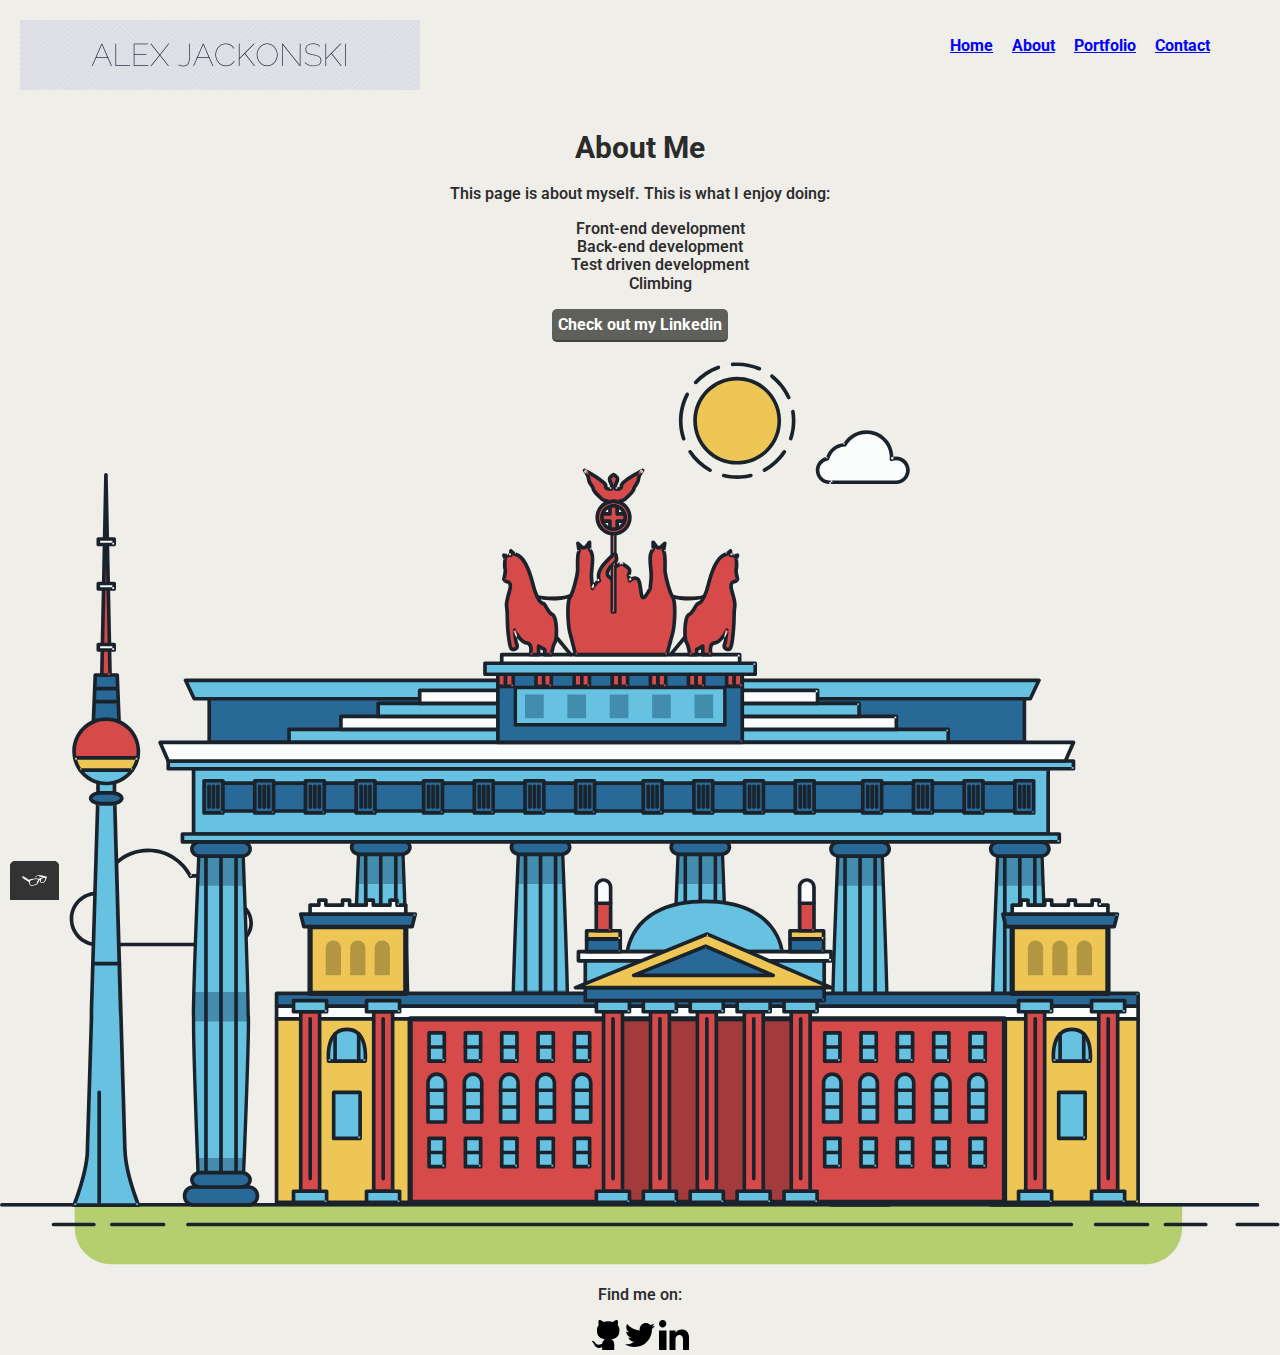
==== about.html @ c76a2e48 "Initial commit" ====
<!DOCTYPE html>
<html lang="en">

<head>
    <meta charset="UTF-8">
    <meta http-equiv="X-UA-Compatible" content="IE=edge">
    <meta name="viewport" content="width=device-width, initial-scale=1.0">
    <link rel="icon" href="img/wikipedia.ico" /> <!--add a proper favicon-->
    <link rel="stylesheet" type="text/css" href="css/normalize.css"/>
    <link rel="stylesheet" type="text/CSS" href="css/style.production.css">
    <link rel="preconnect" href="https://fonts.googleapis.com">
    <link rel="preconnect" href="https://fonts.gstatic.com" crossorigin>
    <link href="https://fonts.googleapis.com/css2?family=Roboto:wght@300&display=swap" rel="stylesheet">
    <title>Alex Jackonski - Portfolio</title>

</head>

<body>
    <header class="page-header">
        <img src="img/Alex Jackonski.png" alt="logo" class="page-header__item">
        <nav class="main-navigation page-header__item">
            <ul role="menubar" class="navigation-list">
                <li role="presentation">
                    <a href="index.html" role="menuitem" class="navigation-list__item navigation-list__item">Home</a>
                </li>
                <li role="presentation">
                    <a href="about.html" role="menuitem" class="navigation-list__item">About</a>
                </li>
                <li role="presentation">
                    <a href="work.html" role="menuitem" class="navigation-list__item">Portfolio</a>
                </li>
                <li role="presentation">
                    <a href="contact.html" role="menuitem" class="navigation-list__item">Contact</a>
                </li>
            </ul>
        </nav>
    </header>
    <div class="about-me">
        <h1>About Me</h1>

        <p>This page is about myself. This is what I enjoy doing:</p>
        <ul class="about-list">
          <li>Front-end development</li>
          <li>Back-end development</li>
          <li>Test driven development</li>
          <li>Climbing</li>
        </ul>
        
        <a href="https://www.linkedin.com/in/alex-jackonski-99b544273/" target="_blank" class="button" id="linkedin-button">Check out my Linkedin</a>

        <svg id="about-picture" xmlns="http://www.w3.org/2000/svg" class="berlin-illustration" height="auto" viewBox="0 0 700 505" xmlns:xlink="http://www.w3.org/1999/xlink">
            <defs>
                <polygon id="a" points=".06 231.917 .06 .929 688.717 .929 688.717 231.917"></polygon>
            </defs>
            <g fill="none" fill-rule="evenodd">
              <g transform="translate(0 241)" class="cloud-front">
              <path fill="#1A232C" d="M87.602,29 L87.602,28 C87.326,28.001 87.103,28.024 86.927,28.033 L86.979,29.031 L87.947,28.78 C85.741,20.282 78.041,14.002 68.852,14 C67.858,14 66.904,14.096 65.98,14.231 L66.125,15.22 L67.019,14.772 C62.626,6.015 53.567,0.001 43.102,0 C29.041,0.002 17.524,10.848 16.443,24.632 L17.44,24.71 L17.606,23.724 C16.803,23.589 15.969,23.5 15.102,23.5 C6.817,23.501 0.102,30.215 0.102,38.5 C0.102,46.785 6.817,53.499 15.102,53.5 L87.602,53.5 C94.644,53.499 100.351,47.792 100.352,40.75 C100.351,33.708 94.644,28.001 87.602,28 L87.602,30 C90.573,30 93.254,31.202 95.203,33.149 C97.15,35.097 98.351,37.778 98.352,40.75 C98.351,43.722 97.15,46.403 95.203,48.351 C93.254,50.298 90.573,51.5 87.602,51.5 L15.102,51.5 C11.509,51.5 8.265,50.046 5.909,47.692 C3.555,45.337 2.102,42.093 2.102,38.5 C2.102,34.907 3.555,31.663 5.909,29.308 C8.265,26.954 11.509,25.5 15.102,25.5 C15.831,25.5 16.553,25.575 17.273,25.697 C17.551,25.743 17.832,25.672 18.055,25.499 C18.277,25.325 18.414,25.07 18.436,24.789 C19.436,12.04 30.094,1.998 43.102,2 C52.786,1.999 61.163,7.564 65.231,15.669 C65.425,16.055 65.842,16.272 66.27,16.21 C67.132,16.084 67.988,16 68.852,16 C77.108,15.998 84.027,21.647 86.011,29.283 C86.13,29.741 86.557,30.054 87.031,30.03 C87.27,30.017 87.457,29.999 87.602,30 L87.602,29" transform="translate(38 36)"></path>
                </g>
                <path fill="#B5CE6F" d="M646.484,484.382 C646.484,489.501 644.531,494.62 640.627,498.525 C636.722,502.43 631.603,504.382 626.484,504.382 L60.873,504.382 C55.754,504.382 50.636,502.43 46.731,498.525 C42.826,494.62 40.873,489.501 40.873,484.382 L40.873,471.917 L646.484,471.917 L646.484,484.382"></path>
                <polyline fill="#67C2E2" points="334.824 185.029 101.449 185.029 106.209 195.08 563.438 195.08 568.2 185.029 334.824 185.029"></polyline>
                <path fill="#1A232C" d="M334.824,185.029 L334.824,184.029 L101.449,184.029 C101.104,184.029 100.788,184.203 100.604,184.494 C100.42,184.785 100.398,185.146 100.545,185.457 L105.306,195.508 C105.471,195.856 105.824,196.079 106.209,196.079 L563.438,196.079 C563.824,196.079 564.177,195.856 564.342,195.508 L569.104,185.457 C569.251,185.146 569.229,184.785 569.045,184.494 C568.861,184.203 568.544,184.029 568.2,184.029 L334.824,184.029 L334.824,186.029 L566.62,186.029 L562.806,194.08 L106.842,194.08 L103.029,186.029 L334.824,186.029 L334.824,185.029"></path>
                <polygon fill="#296997" points="114.416 218.974 560.222 218.974 560.222 195.08 114.416 195.08"></polygon>
                <path fill="#1A232C" d="M560.222,218.974 L560.222,217.974 L115.416,217.974 L115.416,196.079 L559.222,196.079 L559.222,218.974 L560.222,218.974 L560.222,217.974 L560.222,218.974 L561.222,218.974 L561.222,195.08 C561.222,194.816 561.115,194.559 560.929,194.372 C560.742,194.186 560.485,194.08 560.222,194.08 L114.416,194.08 C114.152,194.08 113.895,194.186 113.708,194.372 C113.522,194.559 113.416,194.816 113.416,195.08 L113.416,218.974 C113.416,219.237 113.522,219.495 113.708,219.681 C113.895,219.867 114.152,219.974 114.416,219.974 L560.222,219.974 C560.485,219.974 560.742,219.867 560.929,219.681 C561.115,219.495 561.222,219.237 561.222,218.974 L560.222,218.974"></path>
                <polygon fill="#67C2E2" points="105.85 269.08 573.225 269.08 573.225 233.398 105.85 233.398"></polygon>
                <path fill="#1A232C" d="M573.225,233.398 L573.225,232.398 L105.85,232.398 C105.587,232.398 105.329,232.505 105.143,232.691 C104.957,232.877 104.85,233.134 104.85,233.398 L104.85,269.08 C104.85,269.344 104.957,269.601 105.143,269.788 C105.329,269.974 105.587,270.08 105.85,270.08 L573.225,270.08 C573.488,270.08 573.745,269.974 573.932,269.788 C574.118,269.601 574.225,269.344 574.225,269.08 L574.225,233.398 C574.225,233.134 574.118,232.877 573.932,232.691 C573.745,232.505 573.488,232.398 573.225,232.398 L573.225,233.398 L572.225,233.398 L572.225,268.08 L106.85,268.08 L106.85,234.398 L573.225,234.398 L573.225,233.398 L572.225,233.398 L573.225,233.398"></path>
                <polygon fill="#296997" points="116.751 256.508 562.557 256.508 562.557 241.243 116.751 241.243"></polygon>
                <path fill="#1A232C" d="M562.557,256.508 L562.557,255.508 L117.75,255.508 L117.75,242.243 L561.557,242.243 L561.557,256.508 L562.557,256.508 L562.557,255.508 L562.557,256.508 L563.557,256.508 L563.557,241.243 C563.557,240.979 563.45,240.722 563.264,240.535 C563.078,240.349 562.82,240.243 562.557,240.243 L116.75,240.243 C116.487,240.243 116.23,240.349 116.043,240.535 C115.857,240.722 115.751,240.979 115.751,241.243 L115.751,256.508 C115.751,256.771 115.857,257.029 116.043,257.215 C116.23,257.401 116.487,257.508 116.751,257.508 L562.557,257.508 C562.82,257.508 563.077,257.401 563.264,257.215 C563.45,257.029 563.557,256.771 563.557,256.508 L562.557,256.508"></path>
                <polygon fill="#67C2E2" points="158.07 218.974 518.563 218.974 518.563 211.858 158.07 211.858"></polygon>
                <path fill="#1A232C" d="M518.563,211.858 L518.563,210.858 L158.07,210.858 C157.807,210.858 157.549,210.964 157.363,211.151 C157.177,211.337 157.07,211.594 157.07,211.858 L157.07,218.974 C157.07,219.237 157.177,219.495 157.363,219.681 C157.549,219.867 157.807,219.974 158.07,219.974 L518.563,219.974 C518.826,219.974 519.083,219.867 519.27,219.681 C519.456,219.495 519.562,219.237 519.562,218.974 L519.562,211.858 C519.562,211.594 519.456,211.337 519.27,211.151 C519.083,210.964 518.826,210.858 518.563,210.858 L518.563,211.858 L517.563,211.858 L517.563,217.974 L159.07,217.974 L159.07,212.858 L518.563,212.858 L518.563,211.858 L517.563,211.858 L518.563,211.858"></path>
                <polygon fill="#FBFDFC" points="186.438 211.858 490.194 211.858 490.194 204.741 186.438 204.741"></polygon>
                <path fill="#1A232C" d="M490.194,204.741 L490.194,203.741 L186.438,203.741 C186.175,203.741 185.917,203.848 185.731,204.034 C185.545,204.221 185.438,204.478 185.438,204.741 L185.438,211.858 C185.438,212.121 185.545,212.379 185.731,212.565 C185.917,212.751 186.175,212.858 186.438,212.858 L490.194,212.858 C490.458,212.858 490.715,212.751 490.902,212.565 C491.088,212.379 491.194,212.121 491.194,211.858 L491.194,204.741 C491.194,204.478 491.088,204.221 490.902,204.034 C490.715,203.848 490.458,203.741 490.194,203.741 L490.194,204.741 L489.194,204.741 L489.194,210.858 L187.438,210.858 L187.438,205.741 L490.194,205.741 L490.194,204.741 L489.194,204.741 L490.194,204.741"></path>
                <polygon fill="#67C2E2" points="206.805 204.741 469.828 204.741 469.828 197.624 206.805 197.624"></polygon>
                <path fill="#1A232C" d="M469.828,197.624 L469.828,196.624 L206.805,196.624 C206.541,196.624 206.284,196.731 206.098,196.917 C205.911,197.103 205.805,197.361 205.805,197.624 L205.805,204.741 C205.805,205.005 205.911,205.262 206.098,205.449 C206.284,205.635 206.541,205.741 206.805,205.741 L469.828,205.741 C470.091,205.741 470.349,205.635 470.535,205.449 C470.722,205.262 470.828,205.005 470.828,204.741 L470.828,197.624 C470.828,197.361 470.722,197.103 470.535,196.917 C470.349,196.731 470.091,196.624 469.828,196.624 L469.828,197.624 L468.828,197.624 L468.828,203.741 L207.805,203.741 L207.805,198.624 L469.828,198.624 L469.828,197.624 L468.828,197.624 L469.828,197.624"></path>
                <polygon fill="#FBFDFC" points="229.521 197.624 447.111 197.624 447.111 190.509 229.521 190.509"></polygon>
                <path fill="#1A232C" d="M447.111,190.509 L447.111,189.509 L229.521,189.509 C229.258,189.509 229,189.616 228.814,189.802 C228.628,189.988 228.521,190.246 228.521,190.509 L228.521,197.624 C228.521,197.888 228.628,198.145 228.814,198.332 C229,198.518 229.258,198.624 229.521,198.624 L447.111,198.624 C447.375,198.624 447.632,198.518 447.818,198.332 C448.005,198.145 448.111,197.888 448.111,197.624 L448.111,190.509 C448.111,190.246 448.005,189.988 447.818,189.802 C447.632,189.616 447.375,189.509 447.111,189.509 L447.111,190.509 L446.111,190.509 L446.111,196.624 L230.521,196.624 L230.521,191.509 L447.111,191.509 L447.111,190.509 L446.111,190.509 L447.111,190.509"></path>
                <path fill="#67C2E2" d="M135.607,355.447 C135.163,337.766 134.264,313.326 133.648,297.387 C133.274,287.721 133.004,281.18 133.004,281.18 L108.722,281.18 C108.722,281.18 108.452,287.721 108.079,297.387 C107.462,313.326 106.563,337.766 106.119,355.447 C105.953,362.059 105.85,367.732 105.85,371.653 L105.85,371.654 C105.85,386.117 107.243,424.332 108.089,446.189 C108.457,455.706 108.722,462.126 108.722,462.126 L133.004,462.126 C133.004,462.126 133.269,455.706 133.637,446.189 C134.482,424.332 135.876,386.117 135.876,371.654 L135.876,371.653 C135.876,367.732 135.773,362.059 135.607,355.447"></path>
                <path fill="#428DAE" d="M133.648 297.387L108.079 297.387C108.452 287.721 108.722 281.18 108.722 281.18L133.004 281.18C133.004 281.18 133.274 287.721 133.648 297.387M135.876 371.654L105.85 371.654 105.85 371.653C105.85 367.732 105.953 362.059 106.119 355.447L135.607 355.447C135.773 362.059 135.876 367.732 135.876 371.653L135.876 371.654M133.004 462.126L108.722 462.126C108.722 462.126 108.457 455.706 108.089 446.189L133.637 446.189C133.269 455.706 133.004 462.126 133.004 462.126"></path>
                <path fill="#1A232C" d="M109.612,461.199 L132.114,461.199 C132.447,453.007 134.949,390.886 134.949,371.653 C134.949,352.42 132.447,290.299 132.114,282.108 L109.612,282.108 C109.279,290.299 106.778,352.42 106.778,371.653 C106.778,390.886 109.279,453.007 109.612,461.199 Z M133.895,463.054 L107.832,463.054 L107.794,462.164 C107.766,461.466 104.922,392.193 104.922,371.653 C104.922,351.114 107.766,281.839 107.794,281.142 L107.832,280.252 L133.895,280.252 L133.931,281.142 C133.96,281.839 136.804,351.114 136.804,371.653 C136.804,392.193 133.96,461.466 133.931,462.164 L133.895,463.054 L133.895,463.054 Z"></path>
                <path fill="#1A232C" d="M111.638 281.18L111.638 462.126C111.638 462.679 112.086 463.126 112.638 463.126 113.19 463.126 113.638 462.679 113.638 462.126L113.638 281.18C113.638 280.628 113.19 280.18 112.638 280.18 112.086 280.18 111.638 280.628 111.638 281.18M119.863 281.18L119.863 462.126C119.863 462.679 120.311 463.126 120.863 463.126 121.416 463.126 121.863 462.679 121.863 462.126L121.863 281.18C121.863 280.628 121.416 280.18 120.863 280.18 120.311 280.18 119.863 280.628 119.863 281.18M128.088 281.18L128.088 462.126C128.088 462.679 128.536 463.126 129.088 463.126 129.64 463.126 130.088 462.679 130.088 462.126L130.088 281.18C130.088 280.628 129.64 280.18 129.088 280.18 128.536 280.18 128.088 280.628 128.088 281.18"></path>
                <path fill="#296997" d="M136.79,277.265 C136.79,279.418 134.675,281.18 132.09,281.18 L109.636,281.18 C107.051,281.18 104.936,279.418 104.936,277.265 C104.936,275.111 107.051,273.349 109.636,273.349 L132.09,273.349 C134.675,273.349 136.79,275.111 136.79,277.265"></path>
                <path fill="#1A232C" d="M136.79,277.265 L135.79,277.265 C135.789,278.005 135.433,278.704 134.769,279.262 C134.109,279.814 133.155,280.181 132.09,280.18 L109.636,280.18 C108.571,280.181 107.617,279.814 106.956,279.262 C106.293,278.704 105.936,278.005 105.936,277.265 C105.936,276.524 106.293,275.825 106.957,275.267 C107.617,274.715 108.571,274.348 109.636,274.349 L132.09,274.349 C133.155,274.348 134.109,274.716 134.769,275.267 C135.433,275.825 135.789,276.524 135.79,277.265 L137.79,277.265 C137.791,275.851 137.09,274.593 136.049,273.731 C135.006,272.863 133.61,272.35 132.09,272.349 L109.636,272.349 C108.116,272.35 106.72,272.863 105.676,273.731 C104.636,274.593 103.935,275.851 103.936,277.265 C103.935,278.678 104.636,279.937 105.677,280.798 C106.72,281.666 108.116,282.179 109.636,282.18 L132.09,282.18 C133.61,282.179 135.006,281.666 136.049,280.798 C137.09,279.937 137.791,278.678 137.79,277.265 L136.79,277.265"></path>
                <path fill="#296997" d="M140.775,467.217 C140.775,469.803 138.661,471.917 136.076,471.917 L105.65,471.917 C103.065,471.917 100.951,469.803 100.951,467.217 L100.951,466.825 C100.951,464.241 103.065,462.126 105.65,462.126 L136.076,462.126 C138.661,462.126 140.775,464.241 140.775,466.825 L140.775,467.217"></path>
                <path fill="#1A232C" d="M140.775,467.217 L139.775,467.217 C139.775,468.235 139.361,469.155 138.688,469.83 C138.013,470.503 137.093,470.917 136.076,470.917 L105.65,470.917 C104.633,470.917 103.713,470.504 103.038,469.83 C102.365,469.155 101.951,468.235 101.951,467.217 L101.951,466.825 C101.951,465.808 102.365,464.889 103.038,464.214 C103.713,463.54 104.633,463.127 105.65,463.126 L136.076,463.126 C137.093,463.127 138.013,463.54 138.688,464.214 C139.362,464.889 139.775,465.808 139.775,466.825 L139.775,467.217 L141.775,467.217 L141.775,466.825 C141.772,463.684 139.217,461.13 136.076,461.126 L105.65,461.126 C102.509,461.13 99.955,463.684 99.951,466.825 L99.951,467.217 C99.954,470.36 102.509,472.914 105.65,472.917 L136.076,472.917 C139.217,472.914 141.772,470.36 141.775,467.217 L140.775,467.217"></path>
                <path fill="#296997" d="M136.79,458.208 C136.79,460.363 134.675,462.126 132.09,462.126 L109.636,462.126 C107.051,462.126 104.936,460.363 104.936,458.208 C104.936,456.057 107.051,454.292 109.636,454.292 L132.09,454.292 C134.675,454.292 136.79,456.057 136.79,458.208"></path>
                <path fill="#1A232C" d="M136.79,458.208 L135.79,458.208 C135.789,458.949 135.432,459.649 134.769,460.207 C134.108,460.76 133.154,461.128 132.09,461.126 L109.636,461.126 C108.572,461.128 107.617,460.76 106.957,460.207 C106.293,459.649 105.936,458.949 105.936,458.208 C105.936,457.47 106.293,456.77 106.957,456.212 C107.617,455.659 108.572,455.291 109.636,455.292 L132.09,455.292 C133.154,455.291 134.108,455.659 134.769,456.212 C135.433,456.77 135.789,457.47 135.79,458.208 L137.79,458.208 C137.791,456.796 137.09,455.538 136.05,454.675 C135.006,453.808 133.61,453.294 132.09,453.292 L109.636,453.292 C108.115,453.294 106.719,453.808 105.676,454.675 C104.636,455.538 103.935,456.796 103.936,458.208 C103.935,459.622 104.636,460.881 105.676,461.743 C106.72,462.611 108.116,463.125 109.636,463.126 L132.09,463.126 C133.61,463.125 135.006,462.611 136.05,461.743 C137.09,460.881 137.791,459.622 137.79,458.208 L136.79,458.208"></path>
                <path fill="#67C2E2" d="M572.471,355.447 C572.025,337.766 571.126,313.326 570.51,297.387 C570.137,287.721 569.867,281.18 569.867,281.18 L545.585,281.18 C545.585,281.18 545.315,287.721 544.942,297.387 C544.326,313.326 543.427,337.766 542.981,355.447 C542.815,362.059 542.713,367.732 542.713,371.653 L542.713,371.654 C542.713,386.117 544.107,424.332 544.952,446.189 C545.32,455.706 545.585,462.126 545.585,462.126 L569.867,462.126 C569.867,462.126 570.132,455.706 570.499,446.189 C571.346,424.332 572.739,386.117 572.739,371.654 L572.739,371.653 C572.739,367.732 572.637,362.059 572.471,355.447"></path>
                <path fill="#428DAE" d="M569.582 297.387L566.951 297.387 566.951 282.108 568.977 282.108C569.063 284.206 569.29 289.841 569.582 297.387M564.951 297.387L545.871 297.387C546.162 289.841 546.39 284.206 546.476 282.108L564.951 282.108 564.951 297.387M571.8 369.187L566.951 369.187 566.951 356.265 571.562 356.265C571.685 361.272 571.771 365.701 571.8 369.187M564.951 369.187L543.653 369.187C543.684 365.512 543.777 360.79 543.912 355.447L553.551 355.447 553.551 356.265 564.951 356.265 564.951 369.187"></path>
                <path fill="#1A232C" d="M546.476,461.199 L568.977,461.199 C569.31,453.007 571.812,390.886 571.812,371.653 C571.812,352.42 569.31,290.299 568.977,282.108 L546.476,282.108 C546.142,290.299 543.642,352.42 543.642,371.653 C543.642,390.886 546.142,453.007 546.476,461.199 M570.758,463.054 L544.694,463.054 L544.658,462.164 C544.629,461.466 541.785,392.193 541.785,371.653 C541.785,351.114 544.629,281.839 544.658,281.142 L544.694,280.252 L570.758,280.252 L570.795,281.142 C570.823,281.839 573.667,351.114 573.667,371.653 C573.667,392.193 570.823,461.466 570.795,462.164 L570.758,463.054"></path>
                <path fill="#1A232C" d="M548.501 281.18L548.501 462.126C548.501 462.679 548.949 463.126 549.501 463.126 550.053 463.126 550.501 462.679 550.501 462.126L550.501 281.18C550.501 280.628 550.053 280.18 549.501 280.18 548.949 280.18 548.501 280.628 548.501 281.18M556.727 281.18L556.727 462.126C556.727 462.679 557.174 463.126 557.727 463.126 558.279 463.126 558.727 462.679 558.727 462.126L558.727 281.18C558.727 280.628 558.279 280.18 557.727 280.18 557.174 280.18 556.727 280.628 556.727 281.18M564.951 281.18L564.951 462.126C564.951 462.679 565.399 463.126 565.951 463.126 566.503 463.126 566.951 462.679 566.951 462.126L566.951 281.18C566.951 280.628 566.503 280.18 565.951 280.18 565.399 280.18 564.951 280.628 564.951 281.18"></path>
                <path fill="#296997" d="M573.653,277.265 C573.653,279.418 571.537,281.18 568.953,281.18 L546.499,281.18 C543.915,281.18 541.799,279.418 541.799,277.265 C541.799,275.111 543.915,273.349 546.499,273.349 L568.953,273.349 C571.537,273.349 573.653,275.111 573.653,277.265"></path>
                <path fill="#1A232C" d="M573.653,277.265 L572.653,277.265 C572.653,278.005 572.296,278.704 571.632,279.262 C570.972,279.814 570.017,280.181 568.953,280.18 L546.499,280.18 C545.435,280.181 544.48,279.814 543.82,279.262 C543.156,278.704 542.8,278.005 542.799,277.265 C542.8,276.525 543.156,275.825 543.82,275.267 C544.481,274.715 545.435,274.348 546.499,274.349 L568.953,274.349 C570.017,274.348 570.972,274.715 571.632,275.267 C572.296,275.825 572.653,276.525 572.653,277.265 L574.653,277.265 C574.654,275.851 573.953,274.593 572.912,273.731 C571.869,272.863 570.473,272.35 568.953,272.349 L546.499,272.349 C544.979,272.35 543.583,272.863 542.54,273.731 C541.499,274.593 540.798,275.851 540.799,277.265 C540.798,278.679 541.499,279.937 542.54,280.798 C543.583,281.666 544.979,282.179 546.499,282.18 L568.953,282.18 C570.473,282.179 571.869,281.666 572.912,280.798 C573.953,279.937 574.654,278.679 574.653,277.265 L573.653,277.265"></path>
                <path fill="#296997" d="M577.639,467.217 C577.639,469.803 575.524,471.917 572.938,471.917 L542.514,471.917 C539.929,471.917 537.813,469.803 537.813,467.217 L537.813,466.825 C537.813,464.241 539.929,462.126 542.514,462.126 L572.938,462.126 C575.524,462.126 577.639,464.241 577.639,466.825 L577.639,467.217"></path>
                <path fill="#1A232C" d="M577.639,467.217 L576.639,467.217 C576.638,468.235 576.225,469.155 575.551,469.83 C574.876,470.503 573.956,470.917 572.938,470.917 L542.514,470.917 C541.497,470.917 540.576,470.503 539.901,469.83 C539.227,469.155 538.814,468.234 538.813,467.217 L538.813,466.825 C538.814,465.808 539.227,464.889 539.901,464.214 C540.576,463.54 541.497,463.127 542.514,463.126 L572.938,463.126 C573.956,463.127 574.876,463.54 575.551,464.214 C576.225,464.888 576.638,465.808 576.639,466.825 L576.639,467.217 L578.639,467.217 L578.639,466.825 C578.635,463.684 576.081,461.13 572.938,461.126 L542.514,461.126 C539.372,461.13 536.817,463.684 536.813,466.825 L536.813,467.217 C536.817,470.36 539.372,472.914 542.514,472.917 L572.938,472.917 C576.081,472.914 578.635,470.359 578.639,467.217 L577.639,467.217"></path>
                <path fill="#296997" d="M573.653,458.208 C573.653,460.363 571.537,462.126 568.953,462.126 L546.499,462.126 C543.915,462.126 541.799,460.363 541.799,458.208 C541.799,456.057 543.915,454.292 546.499,454.292 L568.953,454.292 C571.537,454.292 573.653,456.057 573.653,458.208"></path>
                <path fill="#1A232C" d="M573.653,458.208 L572.653,458.208 C572.653,458.949 572.296,459.649 571.632,460.207 C570.971,460.76 570.017,461.128 568.953,461.126 L546.499,461.126 C545.435,461.128 544.481,460.76 543.82,460.207 C543.157,459.649 542.799,458.949 542.799,458.208 C542.799,457.47 543.156,456.77 543.82,456.212 C544.481,455.659 545.435,455.291 546.499,455.292 L568.953,455.292 C570.017,455.291 570.971,455.659 571.632,456.212 C572.296,456.77 572.653,457.47 572.653,458.208 L574.653,458.208 C574.654,456.796 573.953,455.538 572.912,454.675 C571.869,453.808 570.473,453.294 568.953,453.292 L546.499,453.292 C544.979,453.294 543.583,453.808 542.54,454.675 C541.499,455.538 540.798,456.796 540.799,458.208 C540.798,459.622 541.499,460.881 542.54,461.743 C543.583,462.611 544.979,463.125 546.499,463.126 L568.953,463.126 C570.473,463.125 571.869,462.611 572.912,461.743 C573.953,460.881 574.654,459.622 574.653,458.208 L573.653,458.208"></path>
                <path fill="#67C2E2" d="M485.098,355.447 C484.654,337.766 483.753,313.326 483.137,297.387 C482.764,287.721 482.494,281.18 482.494,281.18 L458.213,281.18 C458.213,281.18 457.942,287.721 457.569,297.387 C456.953,313.326 456.055,337.766 455.608,355.447 C455.443,362.059 455.34,367.732 455.34,371.653 L455.34,371.654 C455.34,386.117 456.733,424.332 457.58,446.189 C457.948,455.706 458.213,462.126 458.213,462.126 L482.494,462.126 C482.494,462.126 482.759,455.706 483.126,446.189 C483.973,424.332 485.366,386.117 485.366,371.654 L485.366,371.653 C485.366,367.732 485.265,362.059 485.098,355.447"></path>
                <path fill="#428DAE" d="M483.137 297.387L457.569 297.387C457.942 287.721 458.213 281.18 458.213 281.18L482.494 281.18C482.494 281.18 482.764 287.721 483.137 297.387M485.355 369.187L455.351 369.187C455.382 365.502 455.475 360.78 455.608 355.447L485.098 355.447C485.232 360.78 485.325 365.502 485.355 369.187"></path>
                <path fill="#1A232C" d="M459.103,461.199 L481.605,461.199 C481.938,453.007 484.439,390.886 484.439,371.653 C484.439,352.42 481.938,290.299 481.605,282.108 L459.103,282.108 C458.769,290.299 456.268,352.42 456.268,371.653 C456.268,390.886 458.769,453.007 459.103,461.199 Z M483.386,463.054 L457.321,463.054 L457.285,462.164 C457.256,461.466 454.412,392.193 454.412,371.653 C454.412,351.114 457.256,281.839 457.285,281.142 L457.321,280.252 L483.386,280.252 L483.422,281.142 C483.45,281.839 486.294,351.114 486.294,371.653 C486.294,392.193 483.45,461.466 483.422,462.164 L483.386,463.054 L483.386,463.054 Z"></path>
                <path fill="#1A232C" d="M461.128 281.18L461.128 462.126C461.128 462.679 461.576 463.126 462.128 463.126 462.68 463.126 463.128 462.679 463.128 462.126L463.128 281.18C463.128 280.628 462.68 280.18 462.128 280.18 461.576 280.18 461.128 280.628 461.128 281.18M469.354 281.18L469.354 462.126C469.354 462.679 469.801 463.126 470.354 463.126 470.906 463.126 471.354 462.679 471.354 462.126L471.354 281.18C471.354 280.628 470.906 280.18 470.354 280.18 469.801 280.18 469.354 280.628 469.354 281.18M477.578 281.18L477.578 462.126C477.578 462.679 478.026 463.126 478.578 463.126 479.13 463.126 479.578 462.679 479.578 462.126L479.578 281.18C479.578 280.628 479.13 280.18 478.578 280.18 478.026 280.18 477.578 280.628 477.578 281.18"></path>
                <path fill="#296997" d="M486.281,277.265 C486.281,279.418 484.164,281.18 481.58,281.18 L459.126,281.18 C456.542,281.18 454.426,279.418 454.426,277.265 C454.426,275.111 456.542,273.349 459.126,273.349 L481.58,273.349 C484.164,273.349 486.281,275.111 486.281,277.265"></path>
                <path fill="#1A232C" d="M486.281,277.265 L485.281,277.265 C485.281,278.005 484.924,278.704 484.26,279.262 C483.599,279.814 482.644,280.181 481.58,280.18 L459.126,280.18 C458.062,280.181 457.107,279.814 456.447,279.262 C455.783,278.704 455.427,278.005 455.426,277.265 C455.427,276.525 455.783,275.825 456.447,275.267 C457.108,274.715 458.062,274.348 459.126,274.349 L481.58,274.349 C482.644,274.348 483.599,274.716 484.26,275.268 C484.924,275.825 485.281,276.525 485.281,277.265 L487.281,277.265 C487.282,275.851 486.58,274.593 485.54,273.731 C484.496,272.863 483.1,272.35 481.58,272.349 L459.126,272.349 C457.606,272.35 456.21,272.863 455.167,273.731 C454.126,274.593 453.425,275.851 453.426,277.265 C453.425,278.679 454.126,279.937 455.167,280.798 C456.21,281.666 457.606,282.179 459.126,282.18 L481.58,282.18 C483.1,282.179 484.496,281.666 485.54,280.799 C486.58,279.937 487.282,278.679 487.281,277.265 L486.281,277.265"></path>
                <path fill="#296997" d="M490.266,467.217 C490.266,469.803 488.151,471.917 485.565,471.917 L455.141,471.917 C452.556,471.917 450.44,469.803 450.44,467.217 L450.44,466.825 C450.44,464.241 452.556,462.126 455.141,462.126 L485.565,462.126 C488.151,462.126 490.266,464.241 490.266,466.825 L490.266,467.217"></path>
                <path fill="#1A232C" d="M490.266,467.217 L489.266,467.217 C489.265,468.235 488.852,469.155 488.178,469.83 C487.503,470.503 486.583,470.917 485.565,470.917 L455.141,470.917 C454.124,470.917 453.203,470.503 452.528,469.83 C451.854,469.155 451.441,468.234 451.44,467.217 L451.44,466.825 C451.441,465.808 451.854,464.889 452.528,464.214 C453.203,463.54 454.124,463.127 455.141,463.126 L485.565,463.126 C486.583,463.127 487.503,463.54 488.178,464.214 C488.852,464.888 489.265,465.808 489.266,466.825 L489.266,467.217 L491.266,467.217 L491.266,466.825 C491.262,463.684 488.708,461.13 485.565,461.126 L455.141,461.126 C451.999,461.13 449.444,463.684 449.44,466.825 L449.44,467.217 C449.444,470.36 451.999,472.914 455.141,472.917 L485.565,472.917 C488.708,472.914 491.262,470.359 491.266,467.217 L490.266,467.217"></path>
                <path fill="#296997" d="M486.281,458.208 C486.281,460.363 484.164,462.126 481.58,462.126 L459.126,462.126 C456.542,462.126 454.426,460.363 454.426,458.208 C454.426,456.057 456.542,454.292 459.126,454.292 L481.58,454.292 C484.164,454.292 486.281,456.057 486.281,458.208"></path>
                <path fill="#1A232C" d="M486.281,458.208 L485.281,458.208 C485.281,458.949 484.923,459.649 484.26,460.207 C483.599,460.76 482.644,461.128 481.58,461.126 L459.126,461.126 C458.062,461.128 457.108,460.76 456.447,460.207 C455.784,459.649 455.427,458.949 455.426,458.208 C455.426,457.47 455.783,456.77 456.447,456.212 C457.108,455.659 458.062,455.291 459.126,455.292 L481.58,455.292 C482.644,455.291 483.598,455.659 484.26,456.212 C484.924,456.77 485.281,457.47 485.281,458.208 L487.281,458.208 C487.282,456.795 486.58,455.538 485.54,454.675 C484.496,453.808 483.1,453.294 481.58,453.292 L459.126,453.292 C457.606,453.294 456.21,453.808 455.167,454.675 C454.126,455.538 453.425,456.796 453.426,458.208 C453.425,459.622 454.126,460.881 455.167,461.743 C456.21,462.611 457.606,463.125 459.126,463.126 L481.58,463.126 C483.1,463.125 484.496,462.611 485.54,461.743 C486.581,460.881 487.282,459.622 487.281,458.208 L486.281,458.208"></path>
                <path fill="#67C2E2" d="M397.726,354.466 C397.28,336.787 396.381,312.346 395.765,296.407 C395.392,286.742 395.122,280.2 395.122,280.2 L370.84,280.2 C370.84,280.2 370.57,286.742 370.197,296.407 C369.581,312.346 368.682,336.787 368.236,354.466 C368.07,361.078 367.968,366.751 367.968,370.672 L367.968,370.673 C367.968,385.136 369.361,423.352 370.207,445.208 C370.575,454.726 370.84,461.146 370.84,461.146 L395.122,461.146 C395.122,461.146 395.386,454.726 395.754,445.208 C396.601,423.352 397.994,385.136 397.994,370.673 L397.994,370.672 C397.994,366.751 397.892,361.078 397.726,354.466"></path>
                <path fill="#428DAE" d="M394.837 296.407L392.206 296.407 392.206 281.127 394.233 281.127C394.318 283.225 394.545 288.861 394.837 296.407L394.837 296.407zM383.981 296.407L390.206 296.407 390.206 281.127 383.981 281.127 383.981 296.407zM375.756 296.407L381.98 296.407 381.98 281.127 375.756 281.127 375.756 296.407zM373.756 296.407L371.126 296.407C371.417 288.861 371.645 283.225 371.73 281.127L373.756 281.127 373.756 296.407 373.756 296.407zM397.062 369.187L392.206 369.187 392.206 354.466 396.796 354.466C396.943 360.298 397.041 365.389 397.062 369.187L397.062 369.187zM383.981 369.187L390.206 369.187 390.206 354.466 383.981 354.466 383.981 369.187zM375.756 369.187L381.98 369.187 381.98 354.466 375.756 354.466 375.756 369.187zM373.756 369.187L368.9 369.187C368.921 365.389 369.019 360.298 369.166 354.466L373.756 354.466 373.756 369.187 373.756 369.187z"></path>
                <path fill="#1A232C" d="M371.73,460.218 L394.233,460.218 C394.565,452.027 397.066,389.906 397.066,370.672 C397.066,351.44 394.565,289.319 394.233,281.127 L371.73,281.127 C371.397,289.319 368.895,351.44 368.895,370.672 C368.895,389.906 371.397,452.027 371.73,460.218 M396.013,462.074 L369.949,462.074 L369.912,461.184 C369.884,460.486 367.04,391.212 367.04,370.672 C367.04,350.133 369.884,280.859 369.912,280.162 L369.949,279.272 L396.013,279.272 L396.05,280.162 C396.078,280.859 398.922,350.133 398.922,370.672 C398.922,391.212 396.078,460.486 396.05,461.184 L396.013,462.074"></path>
                <path fill="#1A232C" d="M373.756 280.2L373.756 461.146C373.756 461.698 374.203 462.146 374.756 462.146 375.308 462.146 375.756 461.698 375.756 461.146L375.756 280.2C375.756 279.647 375.308 279.2 374.756 279.2 374.203 279.2 373.756 279.647 373.756 280.2M381.98 280.2L381.98 461.146C381.98 461.698 382.428 462.146 382.98 462.146 383.533 462.146 383.981 461.698 383.981 461.146L383.981 280.2C383.981 279.647 383.533 279.2 382.98 279.2 382.428 279.2 381.98 279.647 381.98 280.2M390.206 280.2L390.206 461.146C390.206 461.698 390.654 462.146 391.206 462.146 391.758 462.146 392.206 461.698 392.206 461.146L392.206 280.2C392.206 279.647 391.758 279.2 391.206 279.2 390.654 279.2 390.206 279.647 390.206 280.2"></path>
                <path fill="#296997" d="M398.908,276.285 C398.908,278.439 396.792,280.2 394.208,280.2 L371.754,280.2 C369.17,280.2 367.053,278.439 367.053,276.285 C367.053,274.13 369.17,272.369 371.754,272.369 L394.208,272.369 C396.792,272.369 398.908,274.13 398.908,276.285"></path>
                <path fill="#1A232C" d="M398.908,276.285 L397.908,276.285 C397.907,277.025 397.551,277.724 396.887,278.281 C396.227,278.833 395.272,279.201 394.208,279.2 L371.754,279.2 C370.69,279.201 369.735,278.833 369.074,278.281 C368.41,277.724 368.053,277.025 368.053,276.285 C368.053,275.544 368.41,274.845 369.074,274.287 C369.735,273.735 370.69,273.367 371.754,273.369 L394.208,273.369 C395.272,273.367 396.227,273.735 396.887,274.287 C397.551,274.844 397.907,275.544 397.908,276.285 L399.908,276.285 C399.909,274.871 399.208,273.612 398.167,272.75 C397.124,271.883 395.728,271.37 394.208,271.369 L371.754,271.369 C370.234,271.37 368.838,271.883 367.794,272.75 C366.754,273.612 366.052,274.871 366.053,276.285 C366.052,277.699 366.754,278.957 367.795,279.818 C368.838,280.686 370.234,281.198 371.754,281.2 L394.208,281.2 C395.728,281.198 397.123,280.686 398.167,279.818 C399.208,278.957 399.909,277.698 399.908,276.285 L398.908,276.285"></path>
                <path fill="#296997" d="M402.894,466.237 C402.894,468.823 400.779,470.937 398.193,470.937 L367.768,470.937 C365.183,470.937 363.068,468.823 363.068,466.237 L363.068,465.844 C363.068,463.26 365.183,461.146 367.768,461.146 L398.193,461.146 C400.779,461.146 402.894,463.26 402.894,465.844 L402.894,466.237"></path>
                <path fill="#1A232C" d="M402.894,466.237 L401.894,466.237 C401.893,467.254 401.48,468.174 400.806,468.849 C400.131,469.523 399.211,469.937 398.193,469.937 L367.768,469.937 C366.751,469.937 365.831,469.523 365.156,468.849 C364.482,468.174 364.069,467.254 364.068,466.237 L364.068,465.844 C364.069,464.828 364.482,463.908 365.156,463.233 C365.831,462.56 366.751,462.146 367.768,462.146 L398.193,462.146 C399.211,462.146 400.131,462.56 400.806,463.233 C401.48,463.908 401.893,464.828 401.894,465.844 L401.894,466.237 L403.894,466.237 L403.894,465.844 C403.89,462.703 401.336,460.15 398.193,460.146 L367.768,460.146 C364.626,460.15 362.072,462.703 362.068,465.844 L362.068,466.237 C362.072,469.379 364.626,471.933 367.768,471.937 L398.193,471.937 C401.336,471.933 403.89,469.379 403.894,466.237 L402.894,466.237"></path>
                <path fill="#296997" d="M398.908,457.228 C398.908,459.382 396.792,461.146 394.208,461.146 L371.754,461.146 C369.17,461.146 367.053,459.382 367.053,457.228 C367.053,455.077 369.17,453.312 371.754,453.312 L394.208,453.312 C396.792,453.312 398.908,455.077 398.908,457.228"></path>
                <path fill="#1A232C" d="M398.908,457.228 L397.908,457.228 C397.908,457.968 397.55,458.669 396.887,459.226 C396.226,459.779 395.272,460.147 394.208,460.146 L371.754,460.146 C370.69,460.147 369.736,459.779 369.074,459.226 C368.411,458.668 368.053,457.968 368.053,457.228 C368.053,456.489 368.41,455.789 369.074,455.231 C369.736,454.679 370.69,454.311 371.754,454.312 L394.208,454.312 C395.272,454.311 396.226,454.679 396.887,455.231 C397.551,455.789 397.908,456.489 397.908,457.228 L399.908,457.228 C399.909,455.815 399.208,454.557 398.167,453.695 C397.124,452.827 395.728,452.313 394.208,452.312 L371.754,452.312 C370.234,452.313 368.838,452.827 367.794,453.695 C366.754,454.557 366.052,455.815 366.053,457.228 C366.052,458.642 366.753,459.901 367.794,460.763 C368.838,461.631 370.234,462.145 371.754,462.146 L394.208,462.146 C395.728,462.145 397.124,461.631 398.167,460.763 C399.208,459.9 399.909,458.642 399.908,457.228 L398.908,457.228"></path>
                <path fill="#67C2E2" d="M310.353,354.466 C309.908,336.787 309.009,312.346 308.393,296.407 C308.019,286.742 307.75,280.2 307.75,280.2 L283.467,280.2 C283.467,280.2 283.198,286.742 282.824,296.407 C282.208,312.346 281.309,336.787 280.864,354.466 C280.698,361.078 280.596,366.751 280.596,370.672 L280.596,370.673 C280.596,385.136 281.989,423.352 282.834,445.208 C283.202,454.726 283.467,461.146 283.467,461.146 L307.75,461.146 C307.75,461.146 308.014,454.726 308.382,445.208 C309.228,423.352 310.622,385.136 310.622,370.673 L310.622,370.672 C310.622,366.751 310.518,361.078 310.353,354.466"></path>
                <path fill="#428DAE" d="M308.393 296.407L282.824 296.407C283.198 286.742 283.467 280.2 283.467 280.2L307.75 280.2C307.75 280.2 308.019 286.742 308.393 296.407M310.617 369.187L280.6 369.187C280.621 365.377 280.718 360.285 280.864 354.466L310.353 354.466C310.498 360.285 310.596 365.377 310.617 369.187"></path>
                <path fill="#1A232C" d="M284.357,460.218 L306.86,460.218 C307.193,452.027 309.694,389.906 309.694,370.672 C309.694,351.44 307.193,289.319 306.86,281.127 L284.357,281.127 C284.024,289.319 281.523,351.44 281.523,370.672 C281.523,389.906 284.024,452.027 284.357,460.218 Z M308.639,462.074 L282.576,462.074 L282.54,461.184 C282.511,460.486 279.668,391.212 279.668,370.672 C279.668,350.133 282.511,280.859 282.54,280.162 L282.576,279.272 L308.639,279.272 L308.677,280.162 C308.706,280.859 311.549,350.133 311.549,370.672 C311.549,391.212 308.706,460.486 308.677,461.184 L308.639,462.074 L308.639,462.074 Z"></path>
                <path fill="#1A232C" d="M286.383 280.2L286.383 461.146C286.383 461.698 286.831 462.146 287.383 462.146 287.936 462.146 288.383 461.698 288.383 461.146L288.383 280.2C288.383 279.647 287.936 279.2 287.383 279.2 286.831 279.2 286.383 279.647 286.383 280.2M294.608 280.2L294.608 461.146C294.608 461.698 295.056 462.146 295.608 462.146 296.161 462.146 296.608 461.698 296.608 461.146L296.608 280.2C296.608 279.647 296.161 279.2 295.608 279.2 295.056 279.2 294.608 279.647 294.608 280.2M302.834 280.2L302.834 461.146C302.834 461.698 303.281 462.146 303.834 462.146 304.386 462.146 304.834 461.698 304.834 461.146L304.834 280.2C304.834 279.647 304.386 279.2 303.834 279.2 303.281 279.2 302.834 279.647 302.834 280.2"></path>
                <path fill="#296997" d="M311.535,276.285 C311.535,278.439 309.42,280.2 306.836,280.2 L284.381,280.2 C281.797,280.2 279.681,278.439 279.681,276.285 C279.681,274.13 281.797,272.369 284.381,272.369 L306.836,272.369 C309.42,272.369 311.535,274.13 311.535,276.285"></path>
                <path fill="#1A232C" d="M311.535,276.285 L310.535,276.285 C310.534,277.025 310.177,277.724 309.514,278.282 C308.854,278.833 307.901,279.201 306.836,279.2 L284.381,279.2 C283.316,279.201 282.362,278.833 281.702,278.281 C281.038,277.724 280.681,277.025 280.681,276.285 C280.681,275.544 281.038,274.844 281.702,274.287 C282.362,273.735 283.317,273.367 284.381,273.369 L306.836,273.369 C307.9,273.367 308.854,273.735 309.514,274.287 C310.177,274.844 310.534,275.544 310.535,276.285 L312.535,276.285 C312.535,274.871 311.835,273.613 310.795,272.75 C309.751,271.883 308.356,271.37 306.836,271.369 L284.381,271.369 C282.861,271.37 281.465,271.883 280.422,272.75 C279.381,273.612 278.68,274.871 278.681,276.285 C278.68,277.698 279.381,278.957 280.422,279.818 C281.465,280.686 282.861,281.198 284.381,281.2 L306.836,281.2 C308.356,281.198 309.751,280.685 310.794,279.818 C311.835,278.956 312.535,277.698 312.535,276.285 L311.535,276.285"></path>
                <path fill="#296997" d="M315.522,466.237 C315.522,468.823 313.407,470.937 310.821,470.937 L280.396,470.937 C277.811,470.937 275.696,468.823 275.696,466.237 L275.696,465.844 C275.696,463.26 277.811,461.146 280.396,461.146 L310.821,461.146 C313.407,461.146 315.522,463.26 315.522,465.844 L315.522,466.237"></path>
                <path fill="#1A232C" d="M315.522,466.237 L314.522,466.237 C314.521,467.254 314.108,468.174 313.434,468.849 C312.759,469.523 311.838,469.937 310.821,469.937 L280.396,469.937 C279.379,469.937 278.458,469.523 277.783,468.849 C277.11,468.174 276.696,467.254 276.696,466.237 L276.696,465.844 C276.696,464.828 277.11,463.908 277.783,463.233 C278.458,462.56 279.379,462.146 280.396,462.146 L310.821,462.146 C311.838,462.146 312.759,462.56 313.434,463.233 C314.108,463.908 314.521,464.828 314.522,465.844 L314.522,466.237 L316.521,466.237 L316.521,465.844 C316.518,462.703 313.963,460.15 310.821,460.146 L280.396,460.146 C277.254,460.15 274.7,462.703 274.696,465.844 L274.696,466.237 C274.699,469.379 277.254,471.933 280.396,471.937 L310.821,471.937 C313.963,471.933 316.518,469.379 316.521,466.237 L315.522,466.237"></path>
                <path fill="#296997" d="M311.535,457.228 C311.535,459.382 309.42,461.146 306.836,461.146 L284.381,461.146 C281.797,461.146 279.681,459.382 279.681,457.228 C279.681,455.077 281.797,453.312 284.381,453.312 L306.836,453.312 C309.42,453.312 311.535,455.077 311.535,457.228"></path>
                <path fill="#1A232C" d="M311.535,457.228 L310.535,457.228 C310.534,457.969 310.177,458.669 309.514,459.227 C308.854,459.779 307.9,460.147 306.836,460.146 L284.381,460.146 C283.317,460.147 282.363,459.779 281.702,459.227 C281.038,458.669 280.681,457.968 280.681,457.228 C280.681,456.489 281.038,455.789 281.702,455.231 C282.363,454.679 283.317,454.311 284.381,454.312 L306.836,454.312 C307.9,454.311 308.854,454.679 309.514,455.231 C310.177,455.789 310.534,456.489 310.535,457.228 L312.535,457.228 C312.535,455.815 311.835,454.558 310.795,453.695 C309.752,452.827 308.356,452.313 306.836,452.312 L284.381,452.312 C282.861,452.313 281.465,452.827 280.422,453.695 C279.381,454.557 278.68,455.815 278.681,457.228 C278.68,458.642 279.381,459.9 280.422,460.763 C281.465,461.631 282.861,462.145 284.381,462.146 L306.836,462.146 C308.356,462.145 309.752,461.631 310.795,460.763 C311.835,459.9 312.535,458.641 312.535,457.228 L311.535,457.228"></path>
                <path fill="#67C2E2" d="M222.981,354.466 C222.535,336.787 221.636,312.346 221.02,296.407 C220.647,286.742 220.377,280.2 220.377,280.2 L196.094,280.2 C196.094,280.2 195.825,286.742 195.452,296.407 C194.835,312.346 193.936,336.787 193.491,354.466 C193.325,361.078 193.223,366.751 193.223,370.672 L193.223,370.673 C193.223,385.136 194.616,423.352 195.462,445.208 C195.83,454.726 196.094,461.146 196.094,461.146 L220.377,461.146 C220.377,461.146 220.642,454.726 221.009,445.208 C221.855,423.352 223.249,385.136 223.249,370.673 L223.249,370.672 C223.249,366.751 223.146,361.078 222.981,354.466"></path>
                <path fill="#428DAE" d="M220.091 296.407L209.236 296.407 209.236 281.127 219.487 281.127C219.573 283.225 219.8 288.861 220.091 296.407L220.091 296.407zM201.011 296.407L207.236 296.407 207.236 281.127 201.011 281.127 201.011 296.407zM199.011 296.407L196.381 296.407C196.672 288.861 196.899 283.225 196.985 281.127L199.011 281.127 199.011 296.407 199.011 296.407zM222.317 369.187L209.236 369.187 209.236 356.265 221.923 356.265 221.923 354.466 222.051 354.466C222.198 360.298 222.296 365.389 222.317 369.187L222.317 369.187zM201.011 369.187L207.236 369.187 207.236 356.265 201.011 356.265 201.011 369.187zM199.011 369.187L194.155 369.187C194.174 365.784 194.255 361.345 194.377 356.265L199.011 356.265 199.011 369.187 199.011 369.187z"></path>
                <path fill="#1A232C" d="M196.985,460.218 L219.487,460.218 C219.82,452.027 222.321,389.906 222.321,370.672 C222.321,351.44 219.82,289.319 219.487,281.127 L196.985,281.127 C196.651,289.319 194.151,351.44 194.151,370.672 C194.151,389.906 196.651,452.027 196.985,460.218 M221.267,462.074 L195.204,462.074 L195.167,461.184 C195.138,460.486 192.295,391.212 192.295,370.672 C192.295,350.133 195.138,280.859 195.167,280.162 L195.204,279.272 L221.267,279.272 L221.305,280.162 C221.334,280.859 224.177,350.133 224.177,370.672 C224.177,391.212 221.334,460.486 221.305,461.184 L221.267,462.074"></path>
                <path fill="#1A232C" d="M199.011 280.2L199.011 461.146C199.011 461.698 199.458 462.146 200.011 462.146 200.563 462.146 201.011 461.698 201.011 461.146L201.011 280.2C201.011 279.647 200.563 279.2 200.011 279.2 199.458 279.2 199.011 279.647 199.011 280.2M207.236 280.2L207.236 461.146C207.236 461.698 207.684 462.146 208.236 462.146 208.788 462.146 209.236 461.698 209.236 461.146L209.236 280.2C209.236 279.647 208.788 279.2 208.236 279.2 207.684 279.2 207.236 279.647 207.236 280.2M215.461 280.2L215.461 461.146C215.461 461.698 215.909 462.146 216.461 462.146 217.013 462.146 217.461 461.698 217.461 461.146L217.461 280.2C217.461 279.647 217.013 279.2 216.461 279.2 215.909 279.2 215.461 279.647 215.461 280.2"></path>
                <path fill="#296997" d="M224.162,276.285 C224.162,278.439 222.047,280.2 219.463,280.2 L197.008,280.2 C194.424,280.2 192.308,278.439 192.308,276.285 C192.308,274.13 194.424,272.369 197.008,272.369 L219.463,272.369 C222.047,272.369 224.162,274.13 224.162,276.285"></path>
                <path fill="#1A232C" d="M224.162,276.285 L223.162,276.285 C223.161,277.025 222.805,277.724 222.142,278.282 C221.482,278.833 220.528,279.201 219.463,279.2 L197.008,279.2 C195.944,279.201 194.99,278.833 194.329,278.281 C193.665,277.724 193.308,277.025 193.308,276.285 C193.308,275.544 193.665,274.845 194.329,274.287 C194.99,273.735 195.944,273.367 197.008,273.369 L219.463,273.369 C220.528,273.367 221.481,273.735 222.142,274.287 C222.805,274.844 223.161,275.544 223.162,276.285 L225.162,276.285 C225.163,274.871 224.462,273.613 223.422,272.75 C222.379,271.883 220.983,271.37 219.463,271.369 L197.008,271.369 C195.489,271.37 194.093,271.883 193.049,272.75 C192.008,273.612 191.307,274.871 191.308,276.285 C191.307,277.698 192.008,278.957 193.049,279.818 C194.093,280.686 195.489,281.198 197.008,281.2 L219.463,281.2 C220.983,281.198 222.379,280.686 223.422,279.818 C224.462,278.956 225.163,277.698 225.162,276.285 L224.162,276.285"></path>
                <path fill="#296997" d="M228.149,466.237 C228.149,468.823 226.034,470.937 223.448,470.937 L193.022,470.937 C190.438,470.937 188.323,468.823 188.323,466.237 L188.323,465.844 C188.323,463.26 190.438,461.146 193.022,461.146 L223.448,461.146 C226.034,461.146 228.149,463.26 228.149,465.844 L228.149,466.237"></path>
                <path fill="#1A232C" d="M228.149,466.237 L227.149,466.237 C227.149,467.254 226.735,468.174 226.061,468.849 C225.386,469.523 224.466,469.937 223.448,469.937 L193.022,469.937 C192.006,469.937 191.086,469.523 190.411,468.849 C189.737,468.174 189.324,467.254 189.323,466.237 L189.323,465.844 C189.324,464.828 189.737,463.908 190.411,463.233 C191.086,462.56 192.006,462.146 193.022,462.146 L223.448,462.146 C224.466,462.146 225.386,462.56 226.061,463.233 C226.735,463.908 227.149,464.828 227.149,465.844 L227.149,466.237 L229.149,466.237 L229.149,465.844 C229.145,462.703 226.59,460.15 223.448,460.146 L193.022,460.146 C189.881,460.15 187.327,462.703 187.323,465.844 L187.323,466.237 C187.327,469.379 189.881,471.933 193.022,471.937 L223.448,471.937 C226.59,471.933 229.145,469.379 229.149,466.237 L228.149,466.237"></path>
                <path fill="#296997" d="M224.162,457.228 C224.162,459.382 222.047,461.146 219.463,461.146 L197.008,461.146 C194.424,461.146 192.308,459.382 192.308,457.228 C192.308,455.077 194.424,453.312 197.008,453.312 L219.463,453.312 C222.047,453.312 224.162,455.077 224.162,457.228"></path>
                <path fill="#1A232C" d="M224.162,457.228 L223.162,457.228 C223.161,457.969 222.805,458.669 222.141,459.227 C221.481,459.779 220.527,460.147 219.463,460.146 L197.008,460.146 C195.944,460.147 194.99,459.779 194.329,459.227 C193.665,458.669 193.308,457.968 193.308,457.228 C193.308,456.489 193.665,455.789 194.329,455.231 C194.99,454.679 195.945,454.311 197.008,454.312 L219.463,454.312 C220.527,454.311 221.481,454.679 222.141,455.231 C222.805,455.789 223.161,456.489 223.162,457.228 L225.162,457.228 C225.163,455.815 224.462,454.557 223.422,453.695 C222.379,452.827 220.984,452.313 219.463,452.312 L197.008,452.312 C195.488,452.313 194.092,452.827 193.049,453.695 C192.008,454.557 191.307,455.815 191.308,457.228 C191.307,458.642 192.008,459.9 193.049,460.763 C194.092,461.631 195.488,462.145 197.008,462.146 L219.463,462.146 C220.983,462.145 222.379,461.631 223.422,460.763 C224.462,459.9 225.163,458.641 225.162,457.228 L224.162,457.228"></path>
                <polygon fill="#67C2E2" points="99.774 273.349 579.301 273.349 579.301 269.08 99.774 269.08"></polygon>
                <path fill="#1A232C" d="M579.301,273.349 L579.301,272.349 L100.774,272.349 L100.774,270.08 L578.301,270.08 L578.301,273.349 L579.301,273.349 L579.301,272.349 L579.301,273.349 L580.301,273.349 L580.301,269.08 C580.301,268.817 580.194,268.56 580.008,268.373 C579.822,268.187 579.564,268.08 579.301,268.08 L99.774,268.08 C99.511,268.08 99.254,268.187 99.067,268.373 C98.881,268.56 98.774,268.817 98.774,269.08 L98.774,273.349 C98.774,273.612 98.881,273.87 99.067,274.056 C99.254,274.242 99.511,274.349 99.774,274.349 L579.301,274.349 C579.564,274.349 579.822,274.242 580.008,274.056 C580.194,273.87 580.301,273.612 580.301,273.349 L579.301,273.349"></path>
                <polygon fill="#67C2E2" points="92.01 233.398 587.064 233.398 587.064 229.131 92.01 229.131"></polygon>
                <path fill="#1A232C" d="M587.064,233.398 L587.064,232.398 L93.01,232.398 L93.01,230.131 L586.064,230.131 L586.064,233.398 L587.064,233.398 L587.064,232.398 L587.064,233.398 L588.064,233.398 L588.064,229.131 C588.064,228.868 587.958,228.61 587.772,228.424 C587.585,228.238 587.328,228.131 587.064,228.131 L92.01,228.131 C91.746,228.131 91.489,228.238 91.303,228.424 C91.116,228.61 91.01,228.868 91.01,229.131 L91.01,233.398 C91.01,233.661 91.117,233.919 91.303,234.105 C91.489,234.291 91.746,234.398 92.01,234.398 L587.064,234.398 C587.328,234.398 587.585,234.291 587.771,234.105 C587.958,233.919 588.064,233.661 588.064,233.398 L587.064,233.398"></path>
                <polyline fill="#FBFDFC" points="337.318 218.974 87.572 218.974 92.01 229.131 582.626 229.131 587.064 218.974 337.318 218.974"></polyline>
                <path fill="#1A232C" d="M337.318,218.974 L337.318,217.974 L87.572,217.974 C87.235,217.974 86.92,218.144 86.736,218.426 C86.551,218.709 86.521,219.065 86.656,219.374 L91.093,229.532 C91.253,229.896 91.612,230.131 92.01,230.131 L582.626,230.131 C583.024,230.131 583.383,229.897 583.542,229.532 L587.981,219.374 C588.116,219.065 588.086,218.709 587.901,218.426 C587.716,218.144 587.402,217.974 587.064,217.974 L337.318,217.974 L337.318,219.974 L585.536,219.974 L581.972,228.131 L92.664,228.131 L89.1,219.974 L337.318,219.974 L337.318,218.974"></path>
                <polygon fill="#296997" points="272.283 218.974 405.943 218.974 405.943 181.701 272.283 181.701"></polygon>
                <path fill="#1A232C" d="M405.943,218.974 L405.943,217.974 L273.283,217.974 L273.283,182.701 L404.943,182.701 L404.943,218.974 L405.943,218.974 L405.943,217.974 L405.943,218.974 L406.943,218.974 L406.943,181.701 C406.943,181.437 406.837,181.18 406.65,180.993 C406.464,180.807 406.207,180.701 405.943,180.701 L272.283,180.701 C272.02,180.701 271.762,180.807 271.576,180.993 C271.39,181.18 271.283,181.437 271.283,181.701 L271.283,218.974 C271.283,219.237 271.39,219.495 271.576,219.681 C271.762,219.867 272.02,219.974 272.283,219.974 L405.943,219.974 C406.207,219.974 406.464,219.867 406.65,219.681 C406.837,219.495 406.943,219.237 406.943,218.974 L405.943,218.974"></path>
                <polygon fill="#67C2E2" points="281.833 209.312 396.393 209.312 396.393 188.946 281.833 188.946"></polygon>
                <polygon fill="#428DAE" points="287.111 205.753 297.328 205.753 297.328 192.749 287.111 192.749"></polygon>
                <polygon fill="#428DAE" points="310.284 205.753 320.501 205.753 320.501 192.749 310.284 192.749"></polygon>
                <polygon fill="#428DAE" points="333.457 205.753 343.673 205.753 343.673 192.749 333.457 192.749"></polygon>
                <polygon fill="#428DAE" points="356.63 205.753 366.847 205.753 366.847 192.749 356.63 192.749"></polygon>
                <polygon fill="#428DAE" points="379.804 205.753 390.02 205.753 390.02 192.749 379.804 192.749"></polygon>
                <path fill="#1A232C" d="M282.761,208.384 L395.465,208.384 L395.465,189.873 L282.761,189.873 L282.761,208.384 Z M280.905,210.24 L397.32,210.24 L397.32,188.018 L280.905,188.018 L280.905,210.24 Z"></path>
                <polygon fill="#D64A4A" points="272.283 188.359 276.48 188.359 276.48 181.701 272.283 181.701"></polygon>
                <path fill="#1A232C" d="M276.48,188.359 L276.48,187.359 L273.283,187.359 L273.283,182.701 L275.48,182.701 L275.48,188.359 L276.48,188.359 L276.48,187.359 L276.48,188.359 L277.48,188.359 L277.48,181.701 C277.48,181.437 277.374,181.18 277.188,180.993 C277.001,180.807 276.744,180.701 276.48,180.701 L272.283,180.701 C272.02,180.701 271.762,180.807 271.576,180.993 C271.39,181.18 271.283,181.437 271.283,181.701 L271.283,188.359 C271.283,188.622 271.39,188.88 271.576,189.066 C271.762,189.252 272.02,189.359 272.283,189.359 L276.48,189.359 C276.744,189.359 277.001,189.252 277.188,189.066 C277.374,188.88 277.48,188.622 277.48,188.359 L276.48,188.359"></path>
                <polygon fill="#D64A4A" points="276.48 188.359 280.678 188.359 280.678 181.701 276.48 181.701"></polygon>
                <path fill="#1A232C" d="M280.678,188.359 L280.678,187.359 L277.48,187.359 L277.48,182.701 L279.678,182.701 L279.678,188.359 L280.678,188.359 L280.678,187.359 L280.678,188.359 L281.678,188.359 L281.678,181.701 C281.678,181.437 281.571,181.18 281.385,180.993 C281.199,180.807 280.941,180.701 280.678,180.701 L276.48,180.701 C276.217,180.701 275.96,180.807 275.773,180.993 C275.587,181.18 275.48,181.437 275.48,181.701 L275.48,188.359 C275.48,188.622 275.587,188.88 275.773,189.066 C275.96,189.252 276.217,189.359 276.48,189.359 L280.678,189.359 C280.941,189.359 281.199,189.252 281.385,189.066 C281.571,188.88 281.678,188.622 281.678,188.359 L280.678,188.359"></path>
                <polygon fill="#D64A4A" points="293.13 188.359 297.328 188.359 297.328 181.701 293.13 181.701"></polygon>
                <path fill="#1A232C" d="M297.328,188.359 L297.328,187.359 L294.13,187.359 L294.13,182.701 L296.328,182.701 L296.328,188.359 L297.328,188.359 L297.328,187.359 L297.328,188.359 L298.328,188.359 L298.328,181.701 C298.328,181.437 298.221,181.18 298.035,180.993 C297.849,180.807 297.591,180.701 297.328,180.701 L293.13,180.701 C292.867,180.701 292.609,180.807 292.423,180.993 C292.237,181.18 292.13,181.437 292.13,181.701 L292.13,188.359 C292.13,188.622 292.237,188.88 292.423,189.066 C292.609,189.252 292.867,189.359 293.13,189.359 L297.328,189.359 C297.591,189.359 297.849,189.252 298.035,189.066 C298.221,188.88 298.328,188.622 298.328,188.359 L297.328,188.359"></path>
                <polygon fill="#D64A4A" points="297.328 188.359 301.524 188.359 301.524 181.701 297.328 181.701"></polygon>
                <path fill="#1A232C" d="M301.524,188.359 L301.524,187.359 L298.328,187.359 L298.328,182.701 L300.524,182.701 L300.524,188.359 L301.524,188.359 L301.524,187.359 L301.524,188.359 L302.524,188.359 L302.524,181.701 C302.524,181.437 302.418,181.18 302.232,180.993 C302.045,180.807 301.788,180.701 301.524,180.701 L297.328,180.701 C297.064,180.701 296.807,180.807 296.621,180.993 C296.434,181.18 296.328,181.437 296.328,181.701 L296.328,188.359 C296.328,188.622 296.434,188.88 296.621,189.066 C296.807,189.252 297.064,189.359 297.328,189.359 L301.524,189.359 C301.788,189.359 302.045,189.252 302.232,189.066 C302.418,188.88 302.524,188.622 302.524,188.359 L301.524,188.359"></path>
                <polygon fill="#D64A4A" points="313.977 188.359 318.175 188.359 318.175 181.701 313.977 181.701"></polygon>
                <path fill="#1A232C" d="M318.175,188.359 L318.175,187.359 L314.977,187.359 L314.977,182.701 L317.175,182.701 L317.175,188.359 L318.175,188.359 L318.175,187.359 L318.175,188.359 L319.175,188.359 L319.175,181.701 C319.175,181.437 319.068,181.18 318.882,180.993 C318.696,180.807 318.438,180.701 318.175,180.701 L313.977,180.701 C313.714,180.701 313.456,180.807 313.27,180.993 C313.084,181.18 312.977,181.437 312.977,181.701 L312.977,188.359 C312.977,188.622 313.084,188.88 313.27,189.066 C313.456,189.252 313.714,189.359 313.977,189.359 L318.175,189.359 C318.438,189.359 318.696,189.252 318.882,189.066 C319.068,188.88 319.175,188.622 319.175,188.359 L318.175,188.359"></path>
                <polygon fill="#D64A4A" points="318.175 188.359 322.372 188.359 322.372 181.701 318.175 181.701"></polygon>
                <path fill="#1A232C" d="M322.372,188.359 L322.372,187.359 L319.175,187.359 L319.175,182.701 L321.372,182.701 L321.372,188.359 L322.372,188.359 L322.372,187.359 L322.372,188.359 L323.372,188.359 L323.372,181.701 C323.372,181.437 323.265,181.18 323.079,180.993 C322.893,180.807 322.635,180.701 322.372,180.701 L318.175,180.701 C317.911,180.701 317.654,180.807 317.468,180.993 C317.281,181.18 317.175,181.437 317.175,181.701 L317.175,188.359 C317.175,188.622 317.282,188.88 317.468,189.066 C317.654,189.252 317.911,189.359 318.175,189.359 L322.372,189.359 C322.635,189.359 322.892,189.252 323.079,189.066 C323.265,188.88 323.372,188.622 323.372,188.359 L322.372,188.359"></path>
                <polygon fill="#D64A4A" points="334.824 188.359 339.022 188.359 339.022 181.701 334.824 181.701"></polygon>
                <path fill="#1A232C" d="M339.022,188.359 L339.022,187.359 L335.824,187.359 L335.824,182.701 L338.021,182.701 L338.022,188.359 L339.022,188.359 L339.022,187.359 L339.022,188.359 L340.021,188.359 L340.021,181.701 C340.021,181.437 339.915,181.18 339.729,180.993 C339.542,180.807 339.285,180.701 339.022,180.701 L334.824,180.701 C334.561,180.701 334.303,180.807 334.117,180.993 C333.931,181.18 333.824,181.437 333.824,181.701 L333.824,188.359 C333.824,188.622 333.931,188.88 334.117,189.066 C334.303,189.252 334.561,189.359 334.824,189.359 L339.022,189.359 C339.285,189.359 339.542,189.252 339.729,189.066 C339.915,188.88 340.021,188.622 340.021,188.359 L339.022,188.359"></path>
                <polygon fill="#D64A4A" points="339.022 188.359 343.219 188.359 343.219 181.701 339.022 181.701"></polygon>
                <path fill="#1A232C" d="M343.219,188.359 L343.219,187.359 L340.021,187.359 L340.021,182.701 L342.219,182.701 L342.219,188.359 L343.219,188.359 L343.219,187.359 L343.219,188.359 L344.219,188.359 L344.219,181.701 C344.219,181.437 344.112,181.18 343.926,180.993 C343.74,180.807 343.482,180.701 343.219,180.701 L339.022,180.701 C338.758,180.701 338.501,180.807 338.314,180.993 C338.128,181.18 338.022,181.437 338.022,181.701 L338.022,188.359 C338.022,188.622 338.128,188.88 338.314,189.066 C338.501,189.252 338.758,189.359 339.022,189.359 L343.219,189.359 C343.482,189.359 343.74,189.252 343.926,189.066 C344.112,188.88 344.219,188.622 344.219,188.359 L343.219,188.359"></path>
                <polygon fill="#D64A4A" points="355.671 188.359 359.868 188.359 359.868 181.701 355.671 181.701"></polygon>
                <path fill="#1A232C" d="M359.868,188.359 L359.868,187.359 L356.671,187.359 L356.671,182.701 L358.868,182.701 L358.868,188.359 L359.868,188.359 L359.868,187.359 L359.868,188.359 L360.868,188.359 L360.868,181.701 C360.868,181.437 360.762,181.18 360.575,180.993 C360.389,180.807 360.132,180.701 359.868,180.701 L355.671,180.701 C355.408,180.701 355.15,180.807 354.964,180.993 C354.778,181.18 354.671,181.437 354.671,181.701 L354.671,188.359 C354.671,188.622 354.778,188.88 354.964,189.066 C355.15,189.252 355.408,189.359 355.671,189.359 L359.868,189.359 C360.132,189.359 360.389,189.252 360.575,189.066 C360.762,188.88 360.868,188.622 360.868,188.359 L359.868,188.359"></path>
                <polygon fill="#D64A4A" points="359.868 188.359 364.065 188.359 364.065 181.701 359.868 181.701"></polygon>
                <path fill="#1A232C" d="M364.065,188.359 L364.065,187.359 L360.868,187.359 L360.868,182.701 L363.065,182.701 L363.065,188.359 L364.065,188.359 L364.065,187.359 L364.065,188.359 L365.065,188.359 L365.065,181.701 C365.065,181.437 364.959,181.18 364.773,180.993 C364.586,180.807 364.329,180.701 364.065,180.701 L359.868,180.701 C359.605,180.701 359.347,180.807 359.161,180.993 C358.975,181.18 358.868,181.437 358.868,181.701 L358.868,188.359 C358.868,188.622 358.975,188.88 359.161,189.066 C359.347,189.252 359.605,189.359 359.868,189.359 L364.065,189.359 C364.329,189.359 364.586,189.252 364.773,189.066 C364.959,188.88 365.065,188.622 365.065,188.359 L364.065,188.359"></path>
                <polygon fill="#D64A4A" points="376.518 188.359 380.715 188.359 380.715 181.701 376.518 181.701"></polygon>
                <path fill="#1A232C" d="M380.715,188.359 L380.715,187.359 L377.518,187.359 L377.518,182.701 L379.715,182.701 L379.715,188.359 L380.715,188.359 L380.715,187.359 L380.715,188.359 L381.715,188.359 L381.715,181.701 C381.715,181.437 381.608,181.18 381.422,180.993 C381.236,180.807 380.978,180.701 380.715,180.701 L376.518,180.701 C376.254,180.701 375.997,180.807 375.81,180.993 C375.624,181.18 375.518,181.437 375.518,181.701 L375.518,188.359 C375.518,188.622 375.624,188.88 375.81,189.066 C375.997,189.252 376.254,189.359 376.518,189.359 L380.715,189.359 C380.978,189.359 381.236,189.252 381.422,189.066 C381.608,188.88 381.715,188.622 381.715,188.359 L380.715,188.359"></path>
                <polygon fill="#D64A4A" points="380.715 188.359 384.912 188.359 384.912 181.701 380.715 181.701"></polygon>
                <path fill="#1A232C" d="M384.912,188.359 L384.912,187.359 L381.715,187.359 L381.715,182.701 L383.912,182.701 L383.912,188.359 L384.912,188.359 L384.912,187.359 L384.912,188.359 L385.912,188.359 L385.912,181.701 C385.912,181.437 385.805,181.18 385.619,180.993 C385.433,180.807 385.175,180.701 384.912,180.701 L380.715,180.701 C380.452,180.701 380.194,180.807 380.008,180.993 C379.822,181.18 379.715,181.437 379.715,181.701 L379.715,188.359 C379.715,188.622 379.822,188.88 380.008,189.066 C380.194,189.252 380.452,189.359 380.715,189.359 L384.912,189.359 C385.175,189.359 385.433,189.252 385.619,189.066 C385.805,188.88 385.912,188.622 385.912,188.359 L384.912,188.359"></path>
                <polygon fill="#D64A4A" points="397.364 188.359 401.561 188.359 401.561 181.701 397.364 181.701"></polygon>
                <path fill="#1A232C" d="M401.561,188.359 L401.561,187.359 L398.364,187.359 L398.364,182.701 L400.561,182.701 L400.561,188.359 L401.561,188.359 L401.561,187.359 L401.561,188.359 L402.561,188.359 L402.561,181.701 C402.561,181.437 402.454,181.18 402.268,180.993 C402.081,180.807 401.824,180.701 401.561,180.701 L397.364,180.701 C397.101,180.701 396.843,180.807 396.657,180.993 C396.471,181.18 396.364,181.437 396.364,181.701 L396.364,188.359 C396.364,188.622 396.471,188.88 396.657,189.066 C396.843,189.252 397.101,189.359 397.364,189.359 L401.561,189.359 C401.824,189.359 402.081,189.252 402.268,189.066 C402.454,188.88 402.561,188.622 402.561,188.359 L401.561,188.359"></path>
                <polygon fill="#D64A4A" points="401.561 188.359 405.759 188.359 405.759 181.701 401.561 181.701"></polygon>
                <path fill="#1A232C" d="M405.759,188.359 L405.759,187.359 L402.561,187.359 L402.561,182.701 L404.759,182.701 L404.759,188.359 L405.759,188.359 L405.759,187.359 L405.759,188.359 L406.759,188.359 L406.759,181.701 C406.759,181.437 406.652,181.18 406.466,180.993 C406.28,180.807 406.022,180.701 405.759,180.701 L401.561,180.701 C401.297,180.701 401.04,180.807 400.853,180.993 C400.667,181.18 400.561,181.437 400.561,181.701 L400.561,188.359 C400.561,188.622 400.667,188.88 400.853,189.066 C401.04,189.252 401.297,189.359 401.561,189.359 L405.759,189.359 C406.022,189.359 406.28,189.252 406.466,189.066 C406.652,188.88 406.759,188.622 406.759,188.359 L405.759,188.359"></path>
                <polygon fill="#67C2E2" points="265.221 181.701 413.006 181.701 413.006 175.695 265.221 175.695"></polygon>
                <path fill="#1A232C" d="M413.006,175.695 L413.006,174.695 L265.221,174.695 C264.957,174.695 264.7,174.801 264.514,174.988 C264.327,175.174 264.221,175.431 264.221,175.695 L264.221,181.701 C264.221,181.964 264.327,182.221 264.514,182.408 C264.7,182.594 264.957,182.701 265.221,182.701 L413.006,182.701 C413.269,182.701 413.527,182.594 413.713,182.408 C413.899,182.221 414.006,181.964 414.006,181.701 L414.006,175.695 C414.006,175.431 413.899,175.174 413.713,174.988 C413.527,174.801 413.269,174.695 413.006,174.695 L413.006,175.695 L412.006,175.695 L412.006,180.701 L266.221,180.701 L266.221,176.695 L413.006,176.695 L413.006,175.695 L412.006,175.695 L413.006,175.695"></path>
                <polygon fill="#FBFDFC" points="274.382 175.695 404.506 175.695 404.506 170.979 274.382 170.979"></polygon>
                <path fill="#1A232C" d="M404.506,170.979 L404.506,169.979 L274.382,169.979 C274.119,169.979 273.861,170.086 273.675,170.272 C273.489,170.458 273.382,170.716 273.382,170.979 L273.382,175.695 C273.382,175.958 273.489,176.216 273.675,176.402 C273.861,176.588 274.119,176.695 274.382,176.695 L404.506,176.695 C404.769,176.695 405.027,176.588 405.213,176.402 C405.399,176.216 405.506,175.958 405.506,175.695 L405.506,170.979 C405.506,170.716 405.399,170.458 405.213,170.272 C405.027,170.086 404.769,169.979 404.506,169.979 L404.506,170.979 L403.506,170.979 L403.506,174.695 L275.382,174.695 L275.382,171.979 L404.506,171.979 L404.506,170.979 L403.506,170.979 L404.506,170.979"></path>
                <path fill="#D64A4A" d="M375.91,159.845 L366.735,170.979"></path>
                <path fill="#1A232C" d="M375.138,159.209 L365.964,170.343 C365.612,170.769 365.673,171.399 366.099,171.751 C366.526,172.102 367.156,172.041 367.507,171.615 L376.682,160.481 C377.033,160.055 376.972,159.425 376.546,159.073 C376.12,158.722 375.49,158.783 375.138,159.209"></path>
                <path fill="#D64A4A" d="M401.361,153.429 C401.361,153.429 400.742,167.964 398.733,168.119 C396.723,168.273 395.486,167.037 396.259,165.335 C397.031,163.634 397.495,157.604 397.495,157.604 C397.495,157.604 394.402,164.098 390.847,164.562 C387.29,165.026 388.837,170.979 388.837,170.979 L384.353,170.979 L384.353,166.263 L380.95,168.273 L380.95,170.979 L377.239,170.979 C377.239,170.979 376.621,165.953 375.384,164.252 C374.147,162.552 374.147,150.336 376.775,149.099 C379.404,147.862 380.485,143.068 382.033,142.914 C383.579,142.759 385.435,139.049 386.672,135.183 C387.909,131.317 390.46,117.285 397.418,116.009 L399.506,114.269 L399.506,116.704 C399.506,116.704 400.55,116.473 401.361,116.936 L403.333,116.588 L402.637,118.676 C402.637,118.676 403.101,122.851 402.637,124.011 C402.173,125.17 403.333,129.693 403.333,129.693 C403.333,129.693 402.985,130.737 401.478,131.085 C399.97,131.433 399.622,132.593 399.854,134.448 C400.086,136.304 402.289,141.986 401.825,144.653 C401.361,147.321 401.519,150.726 401.361,153.429"></path>
                <path fill="#1A232C" d="M401.361,153.429 L400.362,153.387 C400.362,153.387 400.353,153.608 400.332,154.002 C400.26,155.379 400.05,158.847 399.645,161.95 C399.444,163.499 399.189,164.962 398.898,165.982 C398.756,166.49 398.597,166.888 398.479,167.088 L398.408,167.196 L398.387,167.221 L398.569,167.406 L398.449,167.179 L398.387,167.221 L398.569,167.406 L398.449,167.179 L398.697,167.651 L398.657,167.121 L398.449,167.179 L398.697,167.651 L398.657,167.121 L398.4,167.132 C397.86,167.133 397.483,166.988 397.289,166.836 C397.096,166.675 397.036,166.56 397.026,166.316 C397.026,166.178 397.06,165.99 397.169,165.749 C397.429,165.165 397.598,164.439 397.76,163.595 C398.232,161.093 398.49,157.699 398.492,157.681 C398.529,157.199 398.219,156.762 397.753,156.638 C397.286,156.513 396.8,156.738 396.592,157.174 L396.563,157.235 C396.404,157.559 395.603,159.129 394.473,160.622 C393.91,161.368 393.264,162.092 392.605,162.628 C391.945,163.168 391.285,163.5 390.717,163.57 C390.092,163.65 389.529,163.876 389.079,164.214 C388.399,164.723 388.006,165.437 387.788,166.143 C387.568,166.854 387.503,167.584 387.502,168.266 C387.505,169.843 387.859,171.184 387.869,171.23 L388.837,170.979 L388.837,169.979 L385.353,169.979 L385.353,166.263 C385.353,165.903 385.161,165.573 384.848,165.395 C384.535,165.216 384.154,165.219 383.844,165.402 L380.442,167.412 C380.137,167.592 379.95,167.919 379.95,168.273 L379.95,169.979 L377.239,169.979 L377.239,170.979 L378.232,170.857 C378.229,170.84 378.073,169.562 377.754,168.047 C377.594,167.289 377.395,166.472 377.146,165.71 C376.893,164.947 376.61,164.245 376.192,163.664 L376.176,163.636 C376.129,163.552 376.04,163.311 375.966,162.986 C375.733,162 375.58,160.263 375.582,158.403 C375.581,156.47 375.74,154.375 376.074,152.735 C376.24,151.917 376.452,151.213 376.681,150.727 C376.904,150.231 377.156,150.009 377.201,150.004 C378.062,149.596 378.721,148.948 379.272,148.253 C380.096,147.208 380.706,146.017 381.241,145.125 C381.505,144.681 381.752,144.314 381.942,144.105 C382.036,144 382.113,143.937 382.15,143.914 L382.173,143.901 L382.117,143.754 L382.132,143.909 L382.173,143.901 L382.117,143.754 L382.132,143.909 C382.515,143.87 382.854,143.729 383.15,143.547 C383.668,143.224 384.09,142.773 384.499,142.232 C385.107,141.42 385.67,140.39 386.198,139.232 C386.723,138.074 387.208,136.789 387.624,135.488 C387.953,134.457 388.339,132.869 388.858,131.003 C389.632,128.212 390.698,124.826 392.168,122.09 C392.9,120.722 393.733,119.522 394.645,118.638 C395.56,117.752 396.531,117.189 397.598,116.992 C397.765,116.962 397.928,116.885 398.058,116.777 L398.506,116.404 L398.506,116.704 C398.506,117.008 398.643,117.294 398.88,117.484 C399.117,117.674 399.426,117.747 399.723,117.681 L399.644,117.325 L399.716,117.682 L399.723,117.681 L399.644,117.325 L399.716,117.682 C399.725,117.68 399.905,117.646 400.129,117.646 C400.388,117.644 400.688,117.698 400.865,117.805 C401.069,117.921 401.303,117.962 401.535,117.921 L401.853,117.865 L401.688,118.36 C401.642,118.498 401.627,118.641 401.643,118.787 C401.643,118.787 401.655,118.894 401.674,119.088 C401.73,119.666 401.843,120.989 401.843,122.112 C401.843,122.485 401.83,122.836 401.803,123.115 C401.778,123.391 401.725,123.606 401.708,123.639 C401.549,124.057 401.533,124.424 401.527,124.834 C401.531,125.838 401.744,127.072 401.95,128.105 C402.157,129.132 402.362,129.931 402.364,129.942 L403.333,129.693 L402.384,129.377 L402.762,129.503 L402.395,129.347 L402.384,129.377 L402.762,129.503 L402.395,129.347 C402.392,129.356 402.329,129.497 402.165,129.654 C401.999,129.81 401.739,129.996 401.253,130.11 C400.462,130.284 399.756,130.712 399.337,131.358 C398.916,131.999 398.789,132.737 398.788,133.5 C398.788,133.844 398.815,134.201 398.861,134.572 C398.93,135.103 399.092,135.731 399.296,136.481 C399.602,137.597 400.005,138.947 400.329,140.271 C400.655,141.591 400.892,142.895 400.889,143.819 C400.889,144.076 400.872,144.301 400.84,144.482 C400.353,147.317 400.521,150.743 400.363,153.371 L400.362,153.387 L401.361,153.429 L402.36,153.487 C402.516,150.709 402.37,147.325 402.81,144.825 C402.867,144.499 402.889,144.165 402.889,143.819 C402.883,142.181 402.401,140.226 401.915,138.423 C401.671,137.525 401.422,136.673 401.225,135.952 C401.027,135.236 400.882,134.633 400.846,134.324 C400.807,134.016 400.788,133.74 400.788,133.5 C400.787,132.958 400.889,132.631 401.005,132.462 C401.122,132.297 401.261,132.17 401.703,132.059 C402.656,131.843 403.32,131.368 403.712,130.929 C404.108,130.49 404.25,130.103 404.282,130.009 C404.342,129.829 404.349,129.629 404.302,129.445 L404.269,129.315 C404.195,129.014 404.006,128.224 403.837,127.337 C403.668,126.455 403.525,125.457 403.527,124.834 C403.527,124.694 403.534,124.575 403.545,124.493 L403.561,124.4 L403.566,124.381 L403.547,124.375 L403.565,124.382 L403.566,124.381 L403.547,124.375 L403.565,124.382 C403.703,124.028 403.753,123.689 403.793,123.311 C403.83,122.935 403.843,122.529 403.843,122.112 C403.842,120.451 403.632,118.585 403.631,118.566 L402.637,118.676 L403.585,118.993 L404.282,116.905 C404.394,116.569 404.321,116.203 404.09,115.935 C403.859,115.667 403.508,115.542 403.159,115.603 L401.187,115.952 L401.361,116.936 L401.858,116.068 C401.224,115.711 400.595,115.649 400.129,115.646 C399.661,115.647 399.337,115.718 399.289,115.728 L399.506,116.704 L400.506,116.704 L400.506,114.269 C400.506,113.88 400.282,113.528 399.93,113.363 C399.578,113.198 399.165,113.252 398.866,113.501 L396.778,115.24 L397.418,116.009 L397.238,115.025 C395.176,115.405 393.519,116.71 392.195,118.377 C390.205,120.888 388.847,124.295 387.829,127.447 C387.323,129.023 386.907,130.535 386.561,131.829 C386.215,133.121 385.936,134.204 385.719,134.878 C385.118,136.76 384.36,138.607 383.599,139.946 C383.22,140.615 382.838,141.155 382.513,141.494 C382.352,141.663 382.206,141.78 382.101,141.844 C381.995,141.91 381.938,141.919 381.934,141.919 C381.485,141.964 381.12,142.169 380.841,142.397 C380.351,142.803 380.016,143.307 379.669,143.86 C379.161,144.688 378.665,145.643 378.108,146.459 C377.555,147.28 376.945,147.922 376.35,148.194 C375.615,148.556 375.203,149.184 374.869,149.88 C374.379,150.938 374.079,152.284 373.874,153.772 C373.673,155.257 373.583,156.873 373.582,158.403 C373.583,159.803 373.658,161.127 373.803,162.222 C373.876,162.77 373.966,163.261 374.081,163.689 C374.201,164.12 374.322,164.481 374.575,164.84 C374.777,165.11 375.034,165.674 375.245,166.331 C375.569,167.321 375.826,168.528 375.994,169.475 C376.079,169.949 376.142,170.358 376.185,170.648 C376.206,170.793 376.221,170.908 376.232,170.985 L376.247,171.101 C376.308,171.601 376.735,171.979 377.239,171.979 L380.95,171.979 C381.214,171.979 381.471,171.872 381.657,171.686 C381.844,171.5 381.95,171.242 381.95,170.979 L381.95,168.844 L383.353,168.015 L383.353,170.979 C383.353,171.242 383.459,171.5 383.645,171.686 C383.832,171.872 384.089,171.979 384.353,171.979 L388.837,171.979 C389.148,171.979 389.438,171.836 389.628,171.591 C389.818,171.345 389.883,171.028 389.805,170.727 L389.803,170.721 C389.776,170.62 389.5,169.458 389.502,168.266 C389.498,167.536 389.614,166.806 389.854,166.343 C389.973,166.109 390.11,165.941 390.277,165.816 C390.445,165.692 390.65,165.598 390.976,165.553 C392.149,165.395 393.157,164.785 394.035,164.04 C395.349,162.913 396.412,161.428 397.176,160.214 C397.937,159.001 398.386,158.058 398.398,158.034 L397.495,157.604 L396.498,157.527 C396.498,157.528 396.47,157.894 396.415,158.479 C396.333,159.356 396.191,160.715 396,161.994 C395.905,162.634 395.798,163.254 395.683,163.775 C395.571,164.294 395.44,164.725 395.348,164.922 C395.14,165.379 395.026,165.85 395.026,166.316 C395.016,167.158 395.435,167.95 396.075,168.426 C396.713,168.91 397.523,169.13 398.4,169.131 C398.535,169.131 398.671,169.126 398.81,169.116 C399.245,169.082 399.583,168.857 399.801,168.635 C400.213,168.207 400.418,167.722 400.63,167.14 C400.982,166.128 401.245,164.807 401.468,163.351 C402.127,158.999 402.359,153.49 402.36,153.472 L401.361,153.429 L402.36,153.487 L401.361,153.429"></path>
                <path fill="#D64A4A" d="M385.085,139.252 C385.085,139.252 376.873,142.052 366.735,138.714"></path>
                <path fill="#1A232C" d="M384.762,138.305 L384.739,138.313 C384.438,138.411 381.414,139.352 376.96,139.351 C374.127,139.351 370.717,138.973 367.048,137.764 C366.523,137.592 365.958,137.877 365.786,138.402 C365.613,138.926 365.898,139.491 366.423,139.664 C370.325,140.949 373.949,141.351 376.96,141.351 C382.011,141.35 385.335,140.222 385.408,140.198 C385.93,140.02 386.21,139.452 386.031,138.929 C385.853,138.406 385.285,138.127 384.762,138.305"></path>
                <polyline fill="#CA6A6F" points="334.873 122.735 336.209 121.807 336.209 103.793 334.873 103.793 334.873 122.735"></polyline>
                <path fill="#1A232C" d="M334.873,122.735 L335.443,123.556 L336.779,122.628 C337.049,122.441 337.209,122.135 337.209,121.807 L337.209,103.793 C337.209,103.53 337.102,103.272 336.916,103.086 C336.73,102.9 336.472,102.793 336.209,102.793 L334.873,102.793 C334.61,102.793 334.352,102.9 334.166,103.086 C333.98,103.272 333.873,103.53 333.873,103.793 L333.873,122.735 C333.873,123.108 334.079,123.448 334.41,123.621 C334.74,123.794 335.137,123.769 335.443,123.556 L334.873,122.735 L335.873,122.735 L335.873,104.793 L336.209,104.793 L336.209,103.793 L335.209,103.793 L335.209,121.284 L334.303,121.913 L334.873,122.735 L335.873,122.735 L334.873,122.735"></path>
                <path fill="#D64A4A" d="M367.891,139.512 C366.035,136.729 363.603,126.832 363.659,124.359 C363.715,121.885 363.909,115.777 362.865,114.269 L363.562,110.094 L361.01,112.53 L359.387,112.298 L357.183,109.514 L357.183,113.457 C357.183,113.457 355.676,114.849 355.56,118.212 C355.443,121.575 356.255,125.75 356.139,128.302 C356.023,130.853 355.549,134.796 355.549,134.796 C355.549,134.796 352.987,140.117 351.563,139.742 C350.139,139.367 350.663,130.296 348.414,129.396 C346.166,128.497 344.426,130.621 344.426,130.621 L343.614,127.606 C343.614,127.606 344.774,125.634 344.194,124.359 C343.628,123.113 339.976,121.209 339.804,121.12 L339.804,121.111 L339.796,121.116 L339.787,121.111 L339.787,121.12 C339.614,121.21 335.963,123.113 335.397,124.359 C334.816,125.634 335.977,127.606 335.977,127.606 L335.165,130.621 C335.165,130.621 334.469,129.345 332.846,128.185 C331.222,127.026 332.961,123.895 333.657,123.083 C334.353,122.271 337.601,120.415 337.137,118.096 C336.673,115.777 337.368,114.153 331.338,120.3 C325.307,126.446 327.858,130.505 327.858,130.505 C326.351,130.853 324.043,134.796 324.043,134.796 C324.043,134.796 323.568,130.853 323.452,128.302 C323.336,125.75 324.147,121.575 324.032,118.212 C323.916,114.849 322.408,113.457 322.408,113.457 L322.408,109.514 L320.205,112.298 L318.581,112.53 L316.03,110.094 L316.726,114.269 C315.682,115.777 315.875,121.885 315.931,124.359 C315.987,126.832 313.555,136.729 311.7,139.512 C309.844,142.295 310.617,155.285 311.7,159.15 C312.782,163.015 314.792,170.979 314.792,170.979 L364.799,170.979 C364.799,170.979 366.809,163.015 367.891,159.15 C368.974,155.285 369.746,142.295 367.891,139.512"></path>
                <path fill="#1A232C" d="M367.891,139.512 L368.723,138.957 C368.35,138.406 367.861,137.322 367.396,136.025 C366.691,134.073 365.998,131.609 365.488,129.41 C365.233,128.31 365.022,127.275 364.878,126.407 C364.733,125.542 364.656,124.828 364.658,124.447 L364.659,124.386 L364.659,124.381 C364.677,123.58 364.71,122.379 364.71,121.071 C364.71,119.714 364.675,118.244 364.547,116.949 C364.482,116.3 364.395,115.696 364.268,115.155 C364.136,114.613 363.984,114.138 363.687,113.7 L362.865,114.269 L363.852,114.433 L364.548,110.259 C364.619,109.833 364.411,109.412 364.029,109.21 C363.648,109.008 363.184,109.073 362.871,109.371 L360.671,111.471 L359.923,111.364 L357.967,108.893 C357.702,108.559 357.256,108.43 356.854,108.57 C356.452,108.71 356.183,109.088 356.183,109.514 L356.183,113.457 L357.183,113.457 L356.504,112.723 C356.362,112.843 354.68,114.514 354.56,118.178 C354.552,118.416 354.548,118.657 354.548,118.9 C354.549,120.464 354.703,122.111 354.854,123.658 C355.005,125.203 355.151,126.654 355.15,127.767 C355.15,127.939 355.147,128.102 355.14,128.257 C355.084,129.495 354.938,131.11 354.806,132.404 C354.74,133.052 354.677,133.621 354.631,134.028 C354.585,134.434 354.556,134.676 354.556,134.676 L355.549,134.796 L354.648,134.362 L354.624,134.411 C354.5,134.664 353.897,135.868 353.185,136.968 C352.832,137.516 352.447,138.038 352.119,138.379 C351.958,138.549 351.81,138.671 351.719,138.727 L351.641,138.769 L351.712,138.968 L351.712,138.76 L351.641,138.769 L351.712,138.968 L351.712,138.76 L351.712,139.173 L351.816,138.774 L351.712,138.76 L351.712,139.173 L351.816,138.774 L351.691,139.252 L352.076,138.922 C352.063,138.906 351.978,138.817 351.817,138.775 L351.691,139.252 L352.076,138.922 L352.021,138.969 L352.08,138.927 L352.076,138.922 L352.021,138.969 L352.08,138.927 C352.066,138.917 351.966,138.714 351.888,138.414 C351.741,137.884 351.611,137.06 351.488,136.142 C351.301,134.758 351.122,133.155 350.799,131.766 C350.636,131.07 350.44,130.425 350.153,129.856 C350.008,129.571 349.838,129.303 349.619,129.061 C349.401,128.821 349.124,128.603 348.786,128.468 C348.276,128.263 347.766,128.174 347.289,128.174 C346.154,128.178 345.255,128.651 344.647,129.084 C344.035,129.522 343.69,129.943 343.652,129.987 L344.426,130.621 L345.391,130.361 L344.58,127.346 L343.614,127.606 L344.476,128.113 C344.493,128.084 344.7,127.731 344.913,127.204 C345.123,126.675 345.352,125.977 345.357,125.186 C345.356,124.791 345.295,124.364 345.105,123.945 C344.969,123.65 344.791,123.418 344.593,123.196 C344.247,122.814 343.826,122.468 343.375,122.135 C342.031,121.149 340.398,120.304 340.265,120.233 L339.804,121.12 L340.804,121.12 L340.804,121.111 C340.804,120.757 340.614,120.427 340.309,120.248 C340.003,120.069 339.622,120.066 339.313,120.24 L339.306,120.244 L339.796,121.116 L340.243,120.221 L340.234,120.217 C339.923,120.061 339.557,120.078 339.261,120.261 C338.966,120.443 338.787,120.764 338.787,121.111 L338.787,121.12 L339.787,121.12 L339.326,120.233 C339.226,120.285 338.249,120.793 337.201,121.463 C336.675,121.8 336.132,122.175 335.656,122.573 C335.418,122.772 335.196,122.977 334.998,123.196 C334.8,123.418 334.622,123.65 334.486,123.945 C334.296,124.364 334.234,124.791 334.234,125.186 C334.239,125.977 334.468,126.675 334.678,127.204 C334.891,127.731 335.098,128.084 335.115,128.113 L335.977,127.606 L335.011,127.346 L334.199,130.361 L335.165,130.621 L336.043,130.142 C335.995,130.057 335.223,128.658 333.427,127.372 C333.33,127.3 333.288,127.243 333.245,127.148 C333.204,127.054 333.173,126.912 333.173,126.722 C333.167,126.278 333.363,125.608 333.639,125.023 C333.907,124.44 334.262,123.909 334.416,123.734 C334.465,123.669 334.758,123.413 335.116,123.124 C335.66,122.677 336.383,122.09 337.003,121.354 C337.313,120.984 337.6,120.574 337.818,120.109 C338.035,119.645 338.182,119.118 338.182,118.55 C338.182,118.336 338.161,118.118 338.117,117.9 C338.016,117.403 337.978,116.908 337.867,116.413 C337.805,116.163 337.736,115.896 337.518,115.592 C337.409,115.442 337.248,115.287 337.042,115.178 C336.837,115.068 336.599,115.018 336.389,115.019 C335.932,115.029 335.609,115.188 335.271,115.38 C334.77,115.679 334.219,116.129 333.471,116.81 C332.727,117.49 331.801,118.4 330.624,119.599 C327.22,123.058 326.316,126.058 326.322,128.137 C326.323,129.893 326.943,130.927 327.012,131.037 L327.858,130.505 L327.633,129.53 C327.271,129.616 326.974,129.777 326.699,129.962 C326.221,130.29 325.799,130.714 325.394,131.173 C324.197,132.543 323.198,134.264 323.18,134.291 L324.043,134.796 L325.035,134.676 C325.035,134.676 325.006,134.434 324.96,134.027 C324.822,132.81 324.535,130.118 324.451,128.256 C324.444,128.103 324.44,127.94 324.44,127.769 C324.439,126.656 324.585,125.204 324.737,123.658 C324.888,122.11 325.043,120.462 325.043,118.897 C325.043,118.655 325.039,118.416 325.031,118.178 C324.911,114.514 323.229,112.843 323.087,112.723 L322.408,113.457 L323.408,113.457 L323.408,109.514 C323.408,109.088 323.139,108.709 322.737,108.57 C322.335,108.43 321.888,108.559 321.624,108.893 L319.668,111.364 L318.92,111.471 L316.72,109.371 C316.408,109.073 315.944,109.008 315.562,109.21 C315.18,109.412 314.972,109.832 315.043,110.259 L315.739,114.433 L316.726,114.269 L315.903,113.7 C315.607,114.138 315.455,114.614 315.323,115.157 C315.133,115.967 315.028,116.928 314.963,117.954 C314.9,118.978 314.88,120.061 314.88,121.079 C314.88,122.384 314.913,123.581 314.931,124.382 L314.931,124.38 L314.932,124.446 C314.935,124.96 314.795,126.042 314.546,127.326 C314.175,129.263 313.567,131.723 312.889,133.931 C312.55,135.034 312.193,136.076 311.843,136.953 C311.495,137.828 311.144,138.546 310.868,138.957 C310.573,139.404 310.38,139.916 310.218,140.502 C309.746,142.248 309.583,144.724 309.579,147.403 C309.58,149.695 309.709,152.114 309.916,154.248 C310.125,156.387 310.402,158.218 310.737,159.42 C311.274,161.337 312.047,164.293 312.683,166.763 C313.002,167.999 313.287,169.114 313.492,169.921 C313.697,170.727 313.822,171.222 313.822,171.224 C313.935,171.669 314.333,171.979 314.792,171.979 L364.799,171.979 C365.258,171.979 365.656,171.669 365.768,171.224 C365.769,171.222 365.894,170.727 366.099,169.921 C366.714,167.504 368.048,162.297 368.854,159.419 C369.188,158.218 369.465,156.387 369.675,154.249 C369.882,152.115 370.011,149.696 370.011,147.404 C370.011,145.621 369.933,143.919 369.747,142.472 C369.653,141.748 369.532,141.088 369.373,140.502 C369.21,139.916 369.018,139.404 368.723,138.957 L367.059,140.067 C367.169,140.228 367.32,140.569 367.443,141.03 C367.83,142.422 368.015,144.825 368.011,147.404 C368.011,149.62 367.885,151.987 367.684,154.055 C367.485,156.119 367.203,157.907 366.928,158.88 C365.839,162.771 363.831,170.73 363.829,170.734 L364.799,170.979 L364.799,169.979 L314.792,169.979 L314.792,170.979 L315.762,170.734 C315.76,170.73 313.752,162.771 312.663,158.88 C312.388,157.907 312.105,156.119 311.906,154.055 C311.706,151.986 311.579,149.619 311.579,147.403 C311.579,145.681 311.656,144.046 311.827,142.728 C311.912,142.069 312.021,141.49 312.147,141.03 C312.271,140.569 312.421,140.228 312.532,140.067 C313.077,139.242 313.575,138.082 314.075,136.704 C314.819,134.644 315.524,132.128 316.05,129.861 C316.313,128.727 316.531,127.657 316.685,126.734 C316.838,125.807 316.93,125.043 316.932,124.446 L316.93,124.337 L316.93,124.336 C316.912,123.529 316.88,122.351 316.88,121.079 C316.879,119.758 316.915,118.335 317.033,117.15 C317.092,116.559 317.172,116.028 317.269,115.615 C317.362,115.204 317.492,114.909 317.548,114.838 C317.695,114.625 317.755,114.36 317.712,114.105 L317.509,112.889 L317.891,113.253 C318.113,113.465 318.418,113.563 318.723,113.52 L320.346,113.288 C320.599,113.252 320.83,113.119 320.989,112.918 L321.408,112.388 L321.408,113.457 C321.408,113.736 321.525,114.003 321.73,114.192 L321.98,113.921 L321.72,114.183 L321.73,114.192 L321.98,113.921 L321.72,114.183 C321.749,114.222 322.927,115.373 323.032,118.247 C323.04,118.459 323.043,118.676 323.043,118.897 C323.043,120.33 322.897,121.924 322.746,123.464 C322.597,125.007 322.441,126.493 322.44,127.769 C322.44,127.966 322.444,128.159 322.453,128.347 C322.573,130.964 323.049,134.903 323.05,134.915 C323.101,135.341 323.419,135.688 323.839,135.775 C324.259,135.862 324.689,135.671 324.905,135.301 L324.928,135.264 C325.045,135.066 325.627,134.109 326.326,133.195 C326.673,132.738 327.053,132.293 327.394,131.971 C327.563,131.811 327.723,131.682 327.85,131.599 C327.977,131.514 328.07,131.48 328.083,131.479 C328.399,131.406 328.659,131.186 328.783,130.886 C328.907,130.586 328.878,130.247 328.705,129.973 L328.242,130.263 L328.712,129.984 L328.705,129.973 L328.242,130.263 L328.712,129.984 L328.654,129.869 C328.545,129.629 328.323,129.035 328.322,128.137 C328.329,126.634 328.923,124.201 332.052,121 C333.601,119.42 334.701,118.363 335.449,117.731 C335.822,117.416 336.108,117.208 336.289,117.102 L336.463,117.014 L336.461,117.009 L336.462,117.013 L336.463,117.014 L336.461,117.009 L336.462,117.013 L336.389,116.646 L336.389,117.019 L336.462,117.013 L336.389,116.646 L336.389,117.019 L336.389,116.416 L336.109,116.947 C336.206,117 336.321,117.021 336.389,117.019 L336.389,116.416 L336.109,116.947 L336.385,116.423 L335.924,116.799 L336.109,116.947 L336.385,116.423 L335.924,116.799 L336.176,116.593 L335.881,116.734 L335.924,116.799 L336.176,116.593 L335.881,116.734 L335.891,116.762 C335.918,116.84 335.959,117.051 335.998,117.32 C336.038,117.591 336.083,117.925 336.156,118.292 L336.182,118.55 C336.182,118.845 336.081,119.166 335.866,119.524 C335.547,120.06 334.976,120.627 334.407,121.112 C334.122,121.356 333.839,121.583 333.585,121.794 C333.328,122.009 333.107,122.192 332.898,122.432 C332.566,122.825 332.178,123.429 331.826,124.181 C331.482,124.931 331.18,125.796 331.173,126.722 C331.173,127.119 331.235,127.535 331.408,127.939 C331.579,128.342 331.873,128.722 332.265,128.999 C332.99,129.517 333.507,130.062 333.838,130.469 C334.003,130.672 334.122,130.841 334.196,130.953 L334.274,131.077 L334.288,131.102 L334.29,131.105 L334.771,130.836 L334.287,131.1 L334.29,131.105 L334.771,130.836 L334.287,131.1 C334.482,131.458 334.878,131.662 335.283,131.614 C335.688,131.566 336.025,131.274 336.131,130.881 L336.942,127.866 C337.012,127.608 336.974,127.329 336.838,127.099 L336.547,127.27 L336.84,127.101 L336.838,127.099 L336.547,127.27 L336.84,127.101 C336.835,127.093 336.671,126.807 336.518,126.419 C336.362,126.034 336.23,125.541 336.234,125.186 C336.234,125.002 336.265,124.864 336.307,124.773 C336.312,124.756 336.372,124.656 336.484,124.535 C336.678,124.318 337.014,124.029 337.4,123.747 C338.565,122.888 340.156,122.054 340.248,122.007 C340.579,121.835 340.787,121.493 340.787,121.12 L340.787,121.111 L339.787,121.111 L339.34,122.006 L339.349,122.01 C339.645,122.158 339.998,122.149 340.286,121.987 L340.294,121.983 L339.804,121.111 L338.804,121.111 L338.804,121.12 C338.804,121.493 339.011,121.835 339.342,122.007 C339.415,122.045 340.35,122.533 341.312,123.148 C341.792,123.455 342.279,123.794 342.652,124.107 C342.839,124.262 342.996,124.411 343.107,124.535 C343.218,124.656 343.279,124.756 343.284,124.773 C343.326,124.864 343.357,125.002 343.357,125.186 C343.361,125.553 343.219,126.065 343.058,126.456 C342.979,126.653 342.898,126.821 342.84,126.936 L342.771,127.066 L342.754,127.096 L342.751,127.101 L343.045,127.271 L342.752,127.099 L342.751,127.101 L343.045,127.271 L342.752,127.099 C342.617,127.329 342.579,127.608 342.649,127.866 L343.46,130.881 C343.558,131.244 343.848,131.52 344.216,131.599 C344.584,131.678 344.961,131.546 345.199,131.255 L345.151,131.215 L345.198,131.256 L345.199,131.255 L345.151,131.215 L345.198,131.256 C345.227,131.221 345.494,130.922 345.886,130.658 C346.281,130.389 346.779,130.172 347.289,130.174 C347.522,130.175 347.767,130.215 348.043,130.325 L348.11,130.376 C348.192,130.452 348.335,130.656 348.465,130.968 C348.7,131.511 348.903,132.349 349.062,133.274 C349.305,134.668 349.464,136.261 349.677,137.579 C349.786,138.241 349.904,138.831 350.084,139.346 C350.176,139.604 350.282,139.848 350.453,140.09 C350.62,140.324 350.887,140.595 351.308,140.709 C351.443,140.744 351.58,140.761 351.712,140.76 C352.185,140.755 352.546,140.576 352.846,140.379 C353.37,140.025 353.788,139.544 354.199,139.009 C355.406,137.413 356.433,135.258 356.45,135.23 C356.498,135.13 356.528,135.025 356.542,134.915 C356.543,134.903 357.019,130.964 357.138,128.347 C357.146,128.158 357.15,127.965 357.15,127.767 C357.149,126.491 356.994,125.007 356.844,123.464 C356.694,121.925 356.548,120.332 356.548,118.9 C356.548,118.678 356.552,118.46 356.559,118.247 C356.613,116.71 356.978,115.674 357.306,115.027 C357.47,114.705 357.627,114.48 357.733,114.343 L357.85,114.204 L357.871,114.183 L357.611,113.922 L357.861,114.192 L357.871,114.183 L357.611,113.922 L357.861,114.192 C358.066,114.003 358.183,113.736 358.183,113.457 L358.183,112.388 L358.603,112.918 C358.761,113.119 358.992,113.252 359.245,113.288 L360.868,113.52 C361.172,113.563 361.478,113.465 361.7,113.253 L362.082,112.889 L361.879,114.104 C361.836,114.36 361.895,114.625 362.043,114.838 C362.099,114.909 362.228,115.203 362.321,115.614 C362.468,116.233 362.571,117.114 362.63,118.073 C362.69,119.034 362.71,120.081 362.71,121.071 C362.71,122.346 362.678,123.527 362.659,124.336 L362.66,124.332 L362.658,124.447 C362.661,125.238 362.822,126.348 363.079,127.704 C363.468,129.726 364.088,132.233 364.79,134.519 C365.141,135.661 365.512,136.748 365.89,137.695 C366.271,138.644 366.647,139.447 367.059,140.067 L367.891,139.512"></path>
                <polyline fill="#CA6A6F" points="334.873 122.028 334.873 147.553 336.209 147.553 336.209 120.741 334.873 122.028"></polyline>
                <path fill="#1A232C" d="M334.873,122.028 L333.873,122.028 L333.873,147.553 C333.873,147.816 333.98,148.074 334.166,148.26 C334.352,148.446 334.61,148.553 334.873,148.553 L336.209,148.553 C336.472,148.553 336.73,148.446 336.916,148.26 C337.102,148.074 337.209,147.816 337.209,147.553 L337.209,120.741 C337.209,120.339 336.97,119.977 336.6,119.82 C336.231,119.663 335.804,119.742 335.515,120.02 L334.179,121.308 C333.984,121.496 333.873,121.757 333.873,122.028 L334.873,122.028 L335.567,122.748 L336.903,121.461 L336.209,120.741 L335.209,120.741 L335.209,146.553 L334.873,146.553 L334.873,147.553 L335.873,147.553 L335.873,122.028 L334.873,122.028 L335.567,122.748 L334.873,122.028"></path>
                <polyline fill="#D64A4A" points="342.586 93.971 337.516 93.971 337.516 88.9 333.565 88.9 333.565 93.971 328.495 93.971 328.495 97.921 333.565 97.921 333.565 102.991 337.516 102.991 337.516 97.921 342.586 97.921 342.586 93.971"></polyline>
                <path fill="#1A232C" d="M342.586,93.971 L342.586,92.971 L338.516,92.971 L338.516,88.9 C338.516,88.637 338.409,88.379 338.223,88.193 C338.037,88.007 337.779,87.9 337.516,87.9 L333.565,87.9 C333.302,87.9 333.045,88.007 332.858,88.193 C332.672,88.379 332.565,88.637 332.565,88.9 L332.565,92.971 L328.495,92.971 C328.232,92.971 327.974,93.077 327.788,93.263 C327.602,93.45 327.495,93.707 327.495,93.971 L327.495,97.921 C327.495,98.184 327.602,98.442 327.788,98.628 C327.974,98.814 328.232,98.921 328.495,98.921 L332.565,98.921 L332.565,102.991 C332.565,103.254 332.672,103.512 332.858,103.698 C333.045,103.884 333.302,103.991 333.565,103.991 L337.516,103.991 C337.779,103.991 338.037,103.884 338.223,103.698 C338.409,103.512 338.516,103.254 338.516,102.991 L338.516,98.921 L342.586,98.921 C342.849,98.921 343.107,98.814 343.293,98.628 C343.479,98.442 343.586,98.184 343.586,97.921 L343.586,93.971 C343.586,93.707 343.479,93.45 343.293,93.263 C343.107,93.077 342.849,92.971 342.586,92.971 L342.586,93.971 L341.586,93.971 L341.586,96.921 L337.516,96.921 C337.252,96.921 336.995,97.027 336.809,97.214 C336.622,97.4 336.516,97.657 336.516,97.921 L336.516,101.991 L334.565,101.991 L334.565,97.921 C334.565,97.657 334.459,97.4 334.273,97.214 C334.086,97.027 333.829,96.921 333.565,96.921 L329.495,96.921 L329.495,94.971 L333.565,94.971 C333.829,94.971 334.086,94.864 334.273,94.678 C334.459,94.491 334.565,94.234 334.565,93.971 L334.565,89.9 L336.516,89.9 L336.516,93.971 C336.516,94.234 336.622,94.491 336.809,94.678 C336.995,94.864 337.252,94.971 337.516,94.971 L342.586,94.971 L342.586,93.971 L341.586,93.971 L342.586,93.971"></path>
                <path fill="#D64A4A" d="M335.541,102.324 C332.019,102.324 329.162,99.468 329.162,95.946 C329.162,92.423 332.019,89.567 335.541,89.567 C339.064,89.567 341.919,92.423 341.919,95.946 C341.919,99.468 339.064,102.324 335.541,102.324 Z M335.541,87.016 C330.609,87.016 326.611,91.014 326.611,95.946 C326.611,100.878 330.609,104.875 335.541,104.875 C340.473,104.875 344.471,100.878 344.471,95.946 C344.471,91.014 340.473,87.016 335.541,87.016 L335.541,87.016 Z"></path>
                <path fill="#1A232C" d="M335.541,102.324 L335.541,101.324 C334.053,101.324 332.714,100.724 331.738,99.749 C330.763,98.772 330.163,97.434 330.162,95.946 C330.163,94.458 330.763,93.119 331.738,92.143 C332.714,91.168 334.053,90.568 335.541,90.567 C337.029,90.568 338.367,91.168 339.344,92.143 C340.319,93.119 340.918,94.457 340.919,95.946 C340.918,97.434 340.319,98.772 339.344,99.749 C338.367,100.724 337.029,101.324 335.541,101.324 L335.541,103.324 C339.616,103.323 342.918,100.021 342.919,95.946 C342.918,91.871 339.616,88.568 335.541,88.567 C331.466,88.568 328.163,91.87 328.162,95.946 C328.163,100.021 331.466,103.323 335.541,103.324 L335.541,102.324 Z M335.541,87.016 L335.541,86.016 C330.057,86.017 325.612,90.461 325.611,95.946 C325.612,101.431 330.057,105.875 335.541,105.875 C341.025,105.875 345.47,101.43 345.471,95.946 C345.47,90.461 341.025,86.017 335.541,86.016 L335.541,88.016 C337.734,88.016 339.71,88.902 341.148,90.339 C342.585,91.777 343.47,93.753 343.471,95.946 C343.47,98.139 342.585,100.115 341.148,101.553 C339.71,102.989 337.734,103.875 335.541,103.875 C333.348,103.875 331.372,102.989 329.934,101.553 C328.497,100.115 327.611,98.139 327.611,95.946 C327.611,93.753 328.497,91.777 329.934,90.339 C331.372,88.902 333.348,88.016 335.541,88.016 L335.541,87.016 L335.541,87.016 Z"></path>
                <path fill="#D64A4A" d="M339.82,78.756 C340.028,80.465 338.022,80.532 336.685,80.394 C336.639,80.248 336.308,79.108 336.693,77.97 C337.106,76.752 338.44,75.129 337.223,73.853 C336.005,72.578 335.541,72.531 335.541,72.531 C335.541,72.531 335.077,72.578 333.859,73.853 C332.642,75.129 333.976,76.752 334.389,77.97 C334.774,79.108 334.442,80.248 334.397,80.394 C333.061,80.532 331.054,80.465 331.261,78.756 C331.569,76.217 319.664,70.239 319.664,70.239 C319.664,70.239 321.751,72.868 321.905,74.955 C322.06,77.042 324.303,78.975 324.457,80.367 C324.611,81.759 327.858,84.62 328.941,85.702 C330.024,86.784 333.432,87.272 333.432,87.272 L335.541,87.016 L337.65,87.272 C337.65,87.272 341.058,86.784 342.141,85.702 C343.223,84.62 346.47,81.759 346.624,80.367 C346.779,78.975 349.022,77.042 349.176,74.955 C349.33,72.868 351.418,70.239 351.418,70.239 C351.418,70.239 339.512,76.217 339.82,78.756"></path>
                <path fill="#1A232C" d="M339.82,78.756 L338.828,78.876 L338.835,78.993 C338.832,79.12 338.813,79.136 338.803,79.155 C338.793,79.177 338.711,79.261 338.471,79.333 C338.239,79.403 337.894,79.442 337.536,79.441 C337.284,79.441 337.025,79.424 336.787,79.4 L336.685,80.394 L337.639,80.094 C337.629,80.067 337.507,79.648 337.509,79.151 C337.508,78.872 337.545,78.571 337.64,78.291 C337.74,77.987 337.987,77.518 338.229,76.983 C338.466,76.445 338.718,75.822 338.723,75.074 C338.734,74.437 338.483,73.711 337.946,73.163 C337.297,72.484 336.824,72.102 336.463,71.871 C336.103,71.642 335.847,71.558 335.641,71.536 L335.442,71.536 C335.235,71.558 334.979,71.642 334.619,71.871 C334.258,72.102 333.785,72.484 333.136,73.163 C332.599,73.711 332.348,74.437 332.359,75.074 C332.364,75.822 332.616,76.445 332.853,76.983 C333.095,77.518 333.342,77.987 333.442,78.291 C333.537,78.57 333.573,78.871 333.573,79.15 C333.574,79.649 333.454,80.062 333.441,80.102 L334.397,80.394 L334.295,79.4 C334.057,79.424 333.798,79.441 333.546,79.441 C333.068,79.446 332.614,79.365 332.42,79.26 C332.319,79.209 332.29,79.172 332.278,79.155 C332.268,79.136 332.249,79.119 332.246,78.992 L332.253,78.877 L332.254,78.876 L332.267,78.657 C332.266,78.306 332.172,77.996 332.045,77.718 C331.802,77.197 331.435,76.752 330.989,76.296 C330.206,75.506 329.155,74.707 327.998,73.918 C324.537,71.564 320.132,69.357 320.112,69.345 C319.694,69.135 319.183,69.245 318.888,69.608 C318.592,69.972 318.589,70.495 318.88,70.861 L318.897,70.882 C318.993,71.006 319.488,71.658 319.96,72.485 C320.436,73.306 320.866,74.325 320.908,75.029 C321.023,76.411 321.738,77.524 322.344,78.468 C322.651,78.939 322.943,79.366 323.147,79.724 C323.355,80.08 323.457,80.368 323.463,80.477 L323.463,80.478 C323.503,80.824 323.616,81.114 323.753,81.395 C323.997,81.883 324.336,82.35 324.727,82.826 C325.311,83.537 326.014,84.255 326.662,84.891 C327.308,85.524 327.904,86.078 328.235,86.409 C328.666,86.833 329.176,87.096 329.713,87.326 C330.517,87.662 331.392,87.886 332.084,88.038 C332.773,88.188 333.273,88.26 333.29,88.262 L333.552,88.265 L335.541,88.023 L337.53,88.265 L337.792,88.262 C337.815,88.259 338.694,88.133 339.742,87.861 C340.266,87.723 340.833,87.551 341.369,87.326 C341.906,87.096 342.416,86.833 342.848,86.409 C343.356,85.899 344.46,84.894 345.458,83.837 C345.959,83.304 346.438,82.757 346.825,82.216 C347.018,81.945 347.189,81.675 347.328,81.395 C347.465,81.114 347.577,80.823 347.618,80.477 L347.618,80.478 C347.624,80.369 347.726,80.08 347.934,79.725 C348.241,79.185 348.743,78.5 349.202,77.727 C349.657,76.95 350.092,76.065 350.173,75.029 C350.217,74.277 350.706,73.171 351.216,72.322 C351.468,71.894 351.719,71.522 351.905,71.261 C351.997,71.131 352.074,71.028 352.126,70.959 L352.185,70.882 L352.201,70.861 C352.492,70.495 352.489,69.972 352.194,69.608 C351.899,69.245 351.388,69.135 350.969,69.345 C350.955,69.353 348.039,70.816 345.093,72.624 C343.619,73.529 342.139,74.516 340.986,75.481 C340.408,75.966 339.911,76.442 339.524,76.936 C339.331,77.185 339.165,77.439 339.036,77.718 C338.909,77.996 338.815,78.306 338.814,78.657 L338.828,78.879 L338.828,78.876 L339.82,78.756 L340.813,78.633 L340.62,78.657 L340.814,78.657 L340.813,78.633 L340.62,78.657 L340.814,78.657 L340.756,78.657 L340.814,78.664 L340.814,78.657 L340.756,78.657 L340.814,78.664 C340.804,78.655 340.903,78.387 341.189,78.057 C341.677,77.468 342.617,76.685 343.724,75.907 C345.387,74.733 347.433,73.531 349.054,72.631 C349.865,72.181 350.57,71.805 351.072,71.543 C351.322,71.411 351.522,71.308 351.659,71.238 C351.795,71.169 351.866,71.133 351.867,71.133 L351.418,70.239 L350.635,69.617 C350.617,69.641 350.071,70.327 349.493,71.306 C348.921,72.294 348.289,73.545 348.179,74.881 C348.139,75.587 347.655,76.484 347.063,77.375 C346.771,77.823 346.463,78.27 346.199,78.731 C345.938,79.194 345.702,79.669 345.63,80.256 L345.63,80.257 C345.632,80.259 345.609,80.362 345.535,80.508 C345.409,80.767 345.146,81.15 344.81,81.556 C344.306,82.17 343.643,82.852 343.019,83.463 C342.394,84.076 341.813,84.615 341.434,84.994 C341.324,85.112 341.002,85.315 340.595,85.482 C339.984,85.74 339.194,85.949 338.573,86.084 C338.262,86.151 337.991,86.202 337.801,86.235 C337.706,86.251 337.631,86.264 337.58,86.272 L337.509,86.282 L337.65,87.272 L337.771,86.28 L335.662,86.023 L335.42,86.023 L333.311,86.28 L333.432,87.272 L333.574,86.282 L333.443,86.262 C333.134,86.212 332.316,86.067 331.495,85.829 C331.085,85.711 330.675,85.57 330.339,85.417 C330.003,85.268 329.745,85.096 329.648,84.994 C329.074,84.422 328.013,83.455 327.078,82.464 C326.613,81.972 326.184,81.475 325.884,81.055 C325.735,80.845 325.618,80.655 325.545,80.508 C325.471,80.362 325.448,80.258 325.45,80.257 L325.451,80.257 C325.38,79.67 325.143,79.195 324.883,78.731 C324.486,78.042 323.992,77.373 323.601,76.709 C323.206,76.047 322.937,75.41 322.903,74.881 C322.792,73.545 322.161,72.294 321.588,71.306 C321.01,70.327 320.465,69.641 320.447,69.617 L319.664,70.239 L319.215,71.133 C319.215,71.133 319.389,71.22 319.702,71.382 C320.797,71.949 323.555,73.414 326.005,74.997 C327.228,75.786 328.376,76.608 329.174,77.329 C329.573,77.687 329.883,78.022 330.065,78.28 C330.156,78.408 330.214,78.515 330.241,78.584 L330.265,78.655 L330.267,78.665 L330.335,78.657 L330.267,78.657 L330.267,78.665 L330.335,78.657 L330.267,78.657 L330.443,78.657 L330.268,78.635 L330.267,78.657 L330.443,78.657 L330.268,78.635 L330.268,78.634 C330.254,78.754 330.246,78.873 330.246,78.992 C330.243,79.45 330.371,79.907 330.617,80.269 C330.99,80.82 331.537,81.1 332.04,81.25 C332.551,81.4 333.063,81.44 333.546,81.441 C333.885,81.441 334.208,81.419 334.5,81.389 C334.899,81.348 335.236,81.071 335.354,80.687 C335.398,80.539 335.572,79.948 335.573,79.15 C335.573,78.703 335.517,78.187 335.336,77.649 C335.146,77.1 334.878,76.617 334.678,76.165 C334.472,75.717 334.353,75.318 334.359,75.074 C334.369,74.861 334.39,74.761 334.583,74.544 C335.152,73.947 335.519,73.668 335.695,73.557 L335.79,73.501 L335.813,73.49 L335.582,72.942 L335.641,73.526 C335.756,73.515 335.813,73.49 335.813,73.49 L335.582,72.942 L335.641,73.526 L335.541,72.531 L335.442,73.526 L335.506,72.885 L335.27,73.49 C335.28,73.494 335.339,73.516 335.442,73.526 L335.506,72.885 L335.27,73.49 L335.28,73.495 C335.352,73.527 335.753,73.76 336.499,74.544 C336.692,74.761 336.713,74.861 336.723,75.074 C336.729,75.318 336.61,75.717 336.404,76.165 C336.204,76.617 335.936,77.1 335.746,77.649 C335.564,78.187 335.509,78.704 335.509,79.151 C335.51,79.95 335.682,80.535 335.731,80.694 C335.85,81.074 336.186,81.348 336.582,81.389 C336.874,81.419 337.197,81.441 337.536,81.441 C338.179,81.436 338.876,81.378 339.551,81.051 C339.885,80.886 340.22,80.634 340.464,80.27 C340.71,79.908 340.838,79.451 340.835,78.993 C340.835,78.875 340.828,78.755 340.813,78.635 L340.813,78.633 L339.82,78.756"></path>
                <path fill="#D64A4A" d="M302.979,159.845 L312.154,170.979"></path>
                <path fill="#1A232C" d="M302.207,160.481 L311.382,171.615 C311.733,172.041 312.364,172.102 312.79,171.751 C313.216,171.399 313.277,170.769 312.926,170.343 L303.75,159.209 C303.399,158.783 302.769,158.722 302.343,159.073 C301.916,159.425 301.856,160.055 302.207,160.481"></path>
                <path fill="#D64A4A" d="M277.527,153.429 C277.527,153.429 278.146,167.964 280.156,168.119 C282.166,168.273 283.403,167.037 282.63,165.335 C281.856,163.634 281.393,157.604 281.393,157.604 C281.393,157.604 284.485,164.098 288.042,164.562 C291.598,165.026 290.052,170.979 290.052,170.979 L294.536,170.979 L294.536,166.263 L297.938,168.273 L297.938,170.979 L301.649,170.979 C301.649,170.979 302.267,165.953 303.505,164.252 C304.742,162.552 304.742,150.336 302.113,149.099 C299.484,147.862 298.402,143.068 296.855,142.914 C295.309,142.759 293.454,139.049 292.217,135.183 C290.98,131.317 288.429,117.285 281.47,116.009 L279.383,114.269 L279.383,116.704 C279.383,116.704 278.339,116.473 277.527,116.936 L275.556,116.588 L276.251,118.676 C276.251,118.676 275.788,122.851 276.251,124.011 C276.715,125.17 275.556,129.693 275.556,129.693 C275.556,129.693 275.904,130.737 277.411,131.085 C278.919,131.433 279.267,132.593 279.035,134.448 C278.803,136.304 276.6,141.986 277.064,144.653 C277.527,147.321 277.37,150.726 277.527,153.429"></path>
                <path fill="#1A232C" d="M277.527,153.429 L276.528,153.472 C276.529,153.484 276.684,157.131 277.094,160.826 C277.3,162.677 277.567,164.534 277.926,165.997 C278.109,166.732 278.307,167.364 278.574,167.896 C278.711,168.162 278.863,168.408 279.088,168.635 C279.307,168.857 279.644,169.082 280.079,169.116 C280.218,169.126 280.354,169.131 280.489,169.131 C281.366,169.13 282.176,168.91 282.814,168.426 C283.454,167.95 283.873,167.158 283.862,166.316 C283.862,165.85 283.748,165.379 283.54,164.922 C283.414,164.655 283.234,163.989 283.093,163.224 C282.873,162.065 282.695,160.63 282.575,159.496 C282.514,158.928 282.468,158.434 282.437,158.083 C282.405,157.732 282.39,157.528 282.39,157.527 L281.393,157.604 L280.49,158.034 C280.506,158.066 281.297,159.73 282.574,161.495 C283.214,162.379 283.975,163.289 284.853,164.04 C285.731,164.785 286.739,165.395 287.912,165.553 C288.238,165.598 288.444,165.692 288.612,165.816 C288.858,166 289.054,166.298 289.191,166.737 C289.328,167.172 289.387,167.721 289.386,168.268 C289.387,168.902 289.31,169.531 289.233,169.992 C289.194,170.223 289.156,170.413 289.128,170.541 L289.094,170.687 L289.086,170.721 L289.084,170.728 C289.006,171.028 289.071,171.345 289.261,171.591 C289.451,171.836 289.742,171.979 290.052,171.979 L294.536,171.979 C294.799,171.979 295.057,171.872 295.243,171.686 C295.429,171.5 295.536,171.242 295.536,170.979 L295.536,168.015 L296.938,168.844 L296.938,170.979 C296.938,171.242 297.045,171.5 297.231,171.686 C297.417,171.872 297.675,171.979 297.938,171.979 L301.649,171.979 C302.153,171.979 302.581,171.601 302.642,171.101 C302.642,171.101 302.651,171.031 302.669,170.895 C302.734,170.421 302.917,169.189 303.211,167.919 C303.357,167.285 303.531,166.641 303.725,166.089 C303.916,165.538 304.139,165.076 304.313,164.841 C304.567,164.481 304.688,164.12 304.808,163.689 C304.979,163.048 305.098,162.261 305.181,161.36 C305.264,160.46 305.306,159.452 305.307,158.402 C305.306,156.361 305.147,154.172 304.774,152.337 C304.586,151.417 304.348,150.586 304.02,149.88 C303.686,149.184 303.273,148.556 302.539,148.194 C302.085,147.983 301.623,147.569 301.184,147.012 C300.522,146.179 299.939,145.069 299.364,144.1 C299.072,143.614 298.784,143.161 298.433,142.768 C298.257,142.572 298.062,142.388 297.822,142.232 C297.584,142.078 297.289,141.952 296.955,141.919 C296.951,141.919 296.893,141.91 296.787,141.844 C296.601,141.734 296.301,141.453 295.989,141.032 C295.514,140.402 294.997,139.475 294.512,138.405 C294.025,137.333 293.565,136.114 293.169,134.878 C292.88,133.976 292.483,132.36 291.958,130.468 C291.166,127.622 290.079,124.123 288.484,121.144 C287.683,119.654 286.755,118.29 285.636,117.203 C284.521,116.119 283.192,115.307 281.651,115.025 L281.47,116.009 L282.11,115.24 L280.023,113.501 C279.724,113.252 279.311,113.198 278.959,113.363 C278.606,113.528 278.383,113.88 278.383,114.269 L278.383,116.704 L279.383,116.704 L279.6,115.728 C279.551,115.718 279.228,115.647 278.759,115.646 C278.293,115.649 277.665,115.711 277.031,116.068 L277.527,116.936 L277.701,115.952 L275.73,115.603 C275.384,115.543 275.028,115.669 274.799,115.935 C274.569,116.201 274.496,116.572 274.607,116.904 L275.303,118.992 L276.251,118.676 L275.258,118.566 C275.256,118.585 275.046,120.451 275.045,122.112 C275.045,122.529 275.058,122.935 275.095,123.311 C275.135,123.689 275.185,124.028 275.323,124.382 L275.342,124.374 L275.322,124.38 L275.323,124.382 L275.342,124.374 L275.322,124.38 C275.333,124.405 275.363,124.59 275.361,124.834 C275.364,125.549 275.175,126.744 274.978,127.711 C274.88,128.197 274.782,128.634 274.708,128.947 C274.671,129.104 274.641,129.229 274.619,129.315 L274.587,129.445 C274.54,129.629 274.547,129.829 274.607,130.01 C274.639,130.103 274.781,130.49 275.177,130.929 C275.569,131.368 276.233,131.843 277.186,132.059 C277.628,132.17 277.766,132.297 277.884,132.462 C278,132.631 278.102,132.958 278.101,133.499 C278.101,133.739 278.081,134.016 278.043,134.324 C278.006,134.633 277.862,135.237 277.664,135.952 C277.368,137.034 276.957,138.407 276.617,139.796 C276.278,141.189 276.003,142.587 275.999,143.82 C276,144.165 276.022,144.5 276.078,144.825 C276.296,146.07 276.373,147.548 276.411,149.053 C276.449,150.56 276.448,152.093 276.529,153.487 L277.527,153.429 L276.528,153.472 L277.527,153.429 L278.526,153.371 C278.449,152.062 278.448,150.541 278.41,149.003 C278.371,147.462 278.295,145.904 278.049,144.482 C278.017,144.301 277.999,144.076 277.999,143.82 C277.993,142.582 278.424,140.691 278.903,138.948 C279.142,138.072 279.389,137.225 279.593,136.481 C279.797,135.731 279.959,135.103 280.027,134.572 C280.074,134.201 280.101,133.844 280.101,133.499 C280.099,132.737 279.973,131.998 279.551,131.357 C279.132,130.712 278.426,130.284 277.636,130.11 C277.082,129.979 276.818,129.757 276.66,129.587 L276.512,129.384 L276.493,129.346 L276.127,129.503 L276.504,129.377 L276.493,129.346 L276.127,129.503 L276.504,129.377 L275.556,129.693 L276.524,129.942 C276.527,129.931 276.732,129.132 276.939,128.105 C277.144,127.072 277.357,125.838 277.361,124.834 C277.355,124.425 277.339,124.057 277.18,123.639 C277.163,123.606 277.11,123.391 277.086,123.115 C277.058,122.836 277.045,122.485 277.045,122.112 C277.045,121.364 277.095,120.525 277.145,119.879 C277.171,119.556 277.196,119.281 277.215,119.088 C277.233,118.894 277.245,118.787 277.245,118.787 C277.261,118.641 277.246,118.499 277.2,118.36 L277.035,117.865 L277.353,117.921 C277.585,117.962 277.819,117.921 278.024,117.805 C278.201,117.698 278.501,117.644 278.759,117.646 C278.887,117.646 279.001,117.657 279.077,117.667 L279.159,117.68 L279.173,117.682 L279.245,117.324 L279.166,117.681 L279.173,117.682 L279.245,117.324 L279.166,117.681 C279.462,117.747 279.772,117.674 280.009,117.484 C280.245,117.294 280.383,117.008 280.383,116.704 L280.383,116.404 L280.83,116.777 C280.964,116.889 281.118,116.961 281.29,116.992 C282.707,117.25 283.978,118.178 285.128,119.622 C286.85,121.776 288.181,125.012 289.156,128.06 C289.646,129.584 290.053,131.062 290.396,132.346 C290.74,133.631 291.017,134.712 291.264,135.488 C291.9,137.471 292.689,139.412 293.551,140.934 C293.984,141.695 294.433,142.353 294.929,142.875 C295.179,143.136 295.441,143.364 295.739,143.547 C296.035,143.729 296.373,143.87 296.756,143.909 L296.775,143.724 L296.723,143.903 L296.756,143.909 L296.775,143.724 L296.723,143.903 L296.738,143.852 L296.715,143.9 L296.723,143.903 L296.738,143.852 L296.715,143.9 C296.723,143.902 296.807,143.953 296.92,144.076 C297.122,144.289 297.395,144.696 297.686,145.191 C298.128,145.935 298.626,146.875 299.248,147.76 C299.873,148.641 300.627,149.499 301.688,150.004 C301.733,150.009 301.984,150.231 302.208,150.727 C302.554,151.458 302.85,152.671 303.033,154.04 C303.219,155.413 303.307,156.952 303.307,158.402 C303.307,159.728 303.233,160.983 303.103,161.958 C303.039,162.445 302.959,162.863 302.877,163.171 C302.836,163.324 302.794,163.449 302.758,163.536 L302.713,163.636 L302.696,163.664 C302.279,164.245 301.995,164.947 301.742,165.71 C301.004,167.983 300.663,170.825 300.657,170.857 L301.649,170.979 L301.649,169.979 L298.938,169.979 L298.938,168.273 C298.938,167.919 298.751,167.592 298.447,167.412 L295.045,165.402 C294.734,165.219 294.354,165.216 294.04,165.395 C293.727,165.573 293.536,165.903 293.536,166.263 L293.536,169.979 L290.052,169.979 L290.052,170.979 L291.02,171.23 C291.03,171.184 291.384,169.844 291.386,168.268 C291.382,167.36 291.277,166.361 290.82,165.443 C290.591,164.987 290.261,164.552 289.809,164.214 C289.359,163.876 288.796,163.65 288.171,163.57 C287.565,163.496 286.854,163.121 286.151,162.518 C285.096,161.622 284.104,160.27 283.406,159.152 C283.055,158.593 282.775,158.092 282.583,157.735 C282.488,157.556 282.414,157.413 282.365,157.316 L282.311,157.206 L282.295,157.174 C282.088,156.738 281.602,156.513 281.135,156.638 C280.668,156.762 280.358,157.199 280.396,157.681 C280.396,157.69 280.513,159.208 280.729,160.954 C280.837,161.828 280.969,162.758 281.128,163.596 C281.291,164.439 281.459,165.165 281.72,165.749 C281.829,165.99 281.862,166.178 281.862,166.316 C281.852,166.56 281.792,166.676 281.6,166.837 C281.405,166.988 281.028,167.133 280.489,167.132 L280.232,167.121 L280.192,167.649 L280.442,167.18 L280.232,167.121 L280.192,167.649 L280.442,167.18 L280.323,167.403 L280.502,167.221 L280.442,167.18 L280.323,167.403 L280.502,167.221 C280.487,167.222 280.298,166.935 280.15,166.49 C279.872,165.706 279.61,164.454 279.4,163.063 C279.082,160.972 278.862,158.544 278.723,156.647 C278.654,155.698 278.605,154.881 278.573,154.302 C278.541,153.724 278.527,153.387 278.526,153.387 L278.526,153.371 L277.527,153.429"></path>
                <path fill="#D64A4A" d="M293.804,139.252 C293.804,139.252 302.015,142.052 312.154,138.714"></path>
                <path fill="#1A232C" d="M293.481,140.198 C293.555,140.222 296.878,141.35 301.929,141.351 C304.939,141.351 308.564,140.949 312.467,139.664 C312.991,139.491 313.276,138.926 313.104,138.402 C312.931,137.877 312.366,137.592 311.841,137.764 C308.171,138.973 304.762,139.351 301.929,139.351 C299.553,139.351 297.585,139.084 296.219,138.82 C295.536,138.687 295.004,138.556 294.647,138.459 C294.469,138.41 294.334,138.37 294.246,138.343 L294.15,138.313 L294.127,138.305 C293.604,138.127 293.036,138.406 292.858,138.929 C292.679,139.452 292.959,140.02 293.481,140.198"></path>
                <polygon fill="#296997" points="111.594 257.55 121.907 257.55 121.907 239.925 111.594 239.925"></polygon>
                <path fill="#1A232C" d="M121.907,257.55 L121.907,256.55 L112.594,256.55 L112.594,240.925 L120.907,240.925 L120.907,257.55 L121.907,257.55 L121.907,256.55 L121.907,257.55 L122.907,257.55 L122.907,239.925 C122.907,239.662 122.801,239.404 122.614,239.218 C122.428,239.032 122.171,238.925 121.907,238.925 L111.594,238.925 C111.331,238.925 111.073,239.032 110.887,239.218 C110.701,239.404 110.594,239.662 110.594,239.925 L110.594,257.55 C110.594,257.813 110.701,258.071 110.887,258.257 C111.073,258.443 111.331,258.55 111.594,258.55 L121.907,258.55 C122.171,258.55 122.428,258.443 122.614,258.257 C122.801,258.071 122.907,257.813 122.907,257.55 L121.907,257.55"></path>
                <path fill="#296997" d="M114.335,242.929 L114.335,254.287"></path>
                <path fill="#1A232C" d="M113.335,242.929 L113.335,254.287 C113.335,254.839 113.783,255.287 114.335,255.287 C114.888,255.287 115.335,254.839 115.335,254.287 L115.335,242.929 C115.335,242.377 114.888,241.929 114.335,241.929 C113.783,241.929 113.335,242.377 113.335,242.929"></path>
                <path fill="#296997" d="M116.751,242.929 L116.751,254.287"></path>
                <path fill="#1A232C" d="M115.751,242.929 L115.751,254.287 C115.751,254.839 116.198,255.287 116.751,255.287 C117.303,255.287 117.751,254.839 117.751,254.287 L117.751,242.929 C117.751,242.377 117.303,241.929 116.751,241.929 C116.198,241.929 115.751,242.377 115.751,242.929"></path>
                <path fill="#296997" d="M119.166,242.929 L119.166,254.287"></path>
                <path fill="#1A232C" d="M118.166,242.929 L118.166,254.287 C118.166,254.839 118.614,255.287 119.166,255.287 C119.718,255.287 120.166,254.839 120.166,254.287 L120.166,242.929 C120.166,242.377 119.718,241.929 119.166,241.929 C118.614,241.929 118.166,242.377 118.166,242.929"></path>
                <polygon fill="#296997" points="139.314 257.55 149.627 257.55 149.627 239.925 139.314 239.925"></polygon>
                <path fill="#1A232C" d="M149.627,257.55 L149.627,256.55 L140.314,256.55 L140.314,240.925 L148.627,240.925 L148.627,257.55 L149.627,257.55 L149.627,256.55 L149.627,257.55 L150.627,257.55 L150.627,239.925 C150.627,239.662 150.521,239.404 150.335,239.218 C150.148,239.032 149.891,238.925 149.627,238.925 L139.314,238.925 C139.051,238.925 138.794,239.032 138.607,239.218 C138.421,239.404 138.314,239.662 138.314,239.925 L138.314,257.55 C138.314,257.813 138.421,258.071 138.607,258.257 C138.794,258.443 139.051,258.55 139.314,258.55 L149.627,258.55 C149.891,258.55 150.148,258.443 150.335,258.257 C150.521,258.071 150.627,257.813 150.627,257.55 L149.627,257.55"></path>
                <path fill="#296997" d="M142.055,242.929 L142.055,254.287"></path>
                <path fill="#1A232C" d="M141.055,242.929 L141.055,254.287 C141.055,254.839 141.503,255.287 142.055,255.287 C142.607,255.287 143.055,254.839 143.055,254.287 L143.055,242.929 C143.055,242.377 142.607,241.929 142.055,241.929 C141.503,241.929 141.055,242.377 141.055,242.929"></path>
                <path fill="#296997" d="M144.47,242.929 L144.47,254.287"></path>
                <path fill="#1A232C" d="M143.47,242.929 L143.47,254.287 C143.47,254.839 143.918,255.287 144.47,255.287 C145.023,255.287 145.47,254.839 145.47,254.287 L145.47,242.929 C145.47,242.377 145.023,241.929 144.47,241.929 C143.918,241.929 143.47,242.377 143.47,242.929"></path>
                <path fill="#296997" d="M146.886,242.929 L146.886,254.287"></path>
                <path fill="#1A232C" d="M145.886,242.929 L145.886,254.287 C145.886,254.839 146.333,255.287 146.886,255.287 C147.438,255.287 147.886,254.839 147.886,254.287 L147.886,242.929 C147.886,242.377 147.438,241.929 146.886,241.929 C146.333,241.929 145.886,242.377 145.886,242.929"></path>
                <polygon fill="#296997" points="167.034 257.55 177.347 257.55 177.347 239.925 167.034 239.925"></polygon>
                <path fill="#1A232C" d="M177.347,257.55 L177.347,256.55 L168.034,256.55 L168.034,240.925 L176.347,240.925 L176.347,257.55 L177.347,257.55 L177.347,256.55 L177.347,257.55 L178.347,257.55 L178.347,239.925 C178.347,239.662 178.241,239.404 178.054,239.218 C177.868,239.032 177.611,238.925 177.347,238.925 L167.034,238.925 C166.771,238.925 166.513,239.032 166.327,239.218 C166.141,239.404 166.034,239.662 166.034,239.925 L166.034,257.55 C166.034,257.813 166.141,258.071 166.327,258.257 C166.513,258.443 166.771,258.55 167.034,258.55 L177.347,258.55 C177.611,258.55 177.868,258.443 178.054,258.257 C178.24,258.071 178.347,257.813 178.347,257.55 L177.347,257.55"></path>
                <path fill="#296997" d="M169.775,242.929 L169.775,254.287"></path>
                <path fill="#1A232C" d="M168.775,242.929 L168.775,254.287 C168.775,254.839 169.223,255.287 169.775,255.287 C170.327,255.287 170.775,254.839 170.775,254.287 L170.775,242.929 C170.775,242.377 170.327,241.929 169.775,241.929 C169.223,241.929 168.775,242.377 168.775,242.929"></path>
                <path fill="#296997" d="M172.19,242.929 L172.19,254.287"></path>
                <path fill="#1A232C" d="M171.19,242.929 L171.19,254.287 C171.19,254.839 171.638,255.287 172.19,255.287 C172.743,255.287 173.19,254.839 173.19,254.287 L173.19,242.929 C173.19,242.377 172.743,241.929 172.19,241.929 C171.638,241.929 171.19,242.377 171.19,242.929"></path>
                <path fill="#296997" d="M174.606,242.929 L174.606,254.287"></path>
                <path fill="#1A232C" d="M173.606,242.929 L173.606,254.287 C173.606,254.839 174.054,255.287 174.606,255.287 C175.158,255.287 175.606,254.839 175.606,254.287 L175.606,242.929 C175.606,242.377 175.158,241.929 174.606,241.929 C174.054,241.929 173.606,242.377 173.606,242.929"></path>
                <polygon fill="#296997" points="194.754 257.55 205.067 257.55 205.067 239.925 194.754 239.925"></polygon>
                <path fill="#1A232C" d="M205.067,257.55 L205.067,256.55 L195.754,256.55 L195.754,240.925 L204.067,240.925 L204.067,257.55 L205.067,257.55 L205.067,256.55 L205.067,257.55 L206.067,257.55 L206.067,239.925 C206.067,239.662 205.961,239.404 205.775,239.218 C205.588,239.032 205.331,238.925 205.067,238.925 L194.754,238.925 C194.491,238.925 194.233,239.032 194.047,239.218 C193.861,239.404 193.754,239.662 193.754,239.925 L193.754,257.55 C193.754,257.813 193.861,258.071 194.047,258.257 C194.233,258.443 194.491,258.55 194.754,258.55 L205.067,258.55 C205.331,258.55 205.588,258.443 205.775,258.257 C205.961,258.071 206.067,257.813 206.067,257.55 L205.067,257.55"></path>
                <path fill="#296997" d="M197.495,242.929 L197.495,254.287"></path>
                <path fill="#1A232C" d="M196.495,242.929 L196.495,254.287 C196.495,254.839 196.942,255.287 197.495,255.287 C198.047,255.287 198.495,254.839 198.495,254.287 L198.495,242.929 C198.495,242.377 198.047,241.929 197.495,241.929 C196.942,241.929 196.495,242.377 196.495,242.929"></path>
                <path fill="#296997" d="M199.91,242.929 L199.91,254.287"></path>
                <path fill="#1A232C" d="M198.91,242.929 L198.91,254.287 C198.91,254.839 199.358,255.287 199.91,255.287 C200.462,255.287 200.91,254.839 200.91,254.287 L200.91,242.929 C200.91,242.377 200.462,241.929 199.91,241.929 C199.358,241.929 198.91,242.377 198.91,242.929"></path>
                <path fill="#296997" d="M202.326,242.929 L202.326,254.287"></path>
                <path fill="#1A232C" d="M201.326,242.929 L201.326,254.287 C201.326,254.839 201.773,255.287 202.326,255.287 C202.878,255.287 203.326,254.839 203.326,254.287 L203.326,242.929 C203.326,242.377 202.878,241.929 202.326,241.929 C201.773,241.929 201.326,242.377 201.326,242.929"></path>
                <polygon fill="#296997" points="231.671 257.55 241.985 257.55 241.985 239.925 231.671 239.925"></polygon>
                <path fill="#1A232C" d="M241.985,257.55 L241.985,256.55 L232.671,256.55 L232.671,240.925 L240.985,240.925 L240.985,257.55 L241.985,257.55 L241.985,256.55 L241.985,257.55 L242.985,257.55 L242.985,239.925 C242.985,239.662 242.878,239.404 242.692,239.218 C242.506,239.032 242.248,238.925 241.985,238.925 L231.671,238.925 C231.408,238.925 231.15,239.032 230.964,239.218 C230.778,239.404 230.671,239.662 230.671,239.925 L230.671,257.55 C230.671,257.813 230.778,258.071 230.964,258.257 C231.15,258.443 231.408,258.55 231.671,258.55 L241.985,258.55 C242.248,258.55 242.506,258.443 242.692,258.257 C242.878,258.071 242.985,257.813 242.985,257.55 L241.985,257.55"></path>
                <path fill="#296997" d="M234.413,242.929 L234.413,254.287"></path>
                <path fill="#1A232C" d="M233.413,242.929 L233.413,254.287 C233.413,254.839 233.86,255.287 234.413,255.287 C234.965,255.287 235.413,254.839 235.413,254.287 L235.413,242.929 C235.413,242.377 234.965,241.929 234.413,241.929 C233.86,241.929 233.413,242.377 233.413,242.929"></path>
                <path fill="#296997" d="M236.828,242.929 L236.828,254.287"></path>
                <path fill="#1A232C" d="M235.828,242.929 L235.828,254.287 C235.828,254.839 236.276,255.287 236.828,255.287 C237.38,255.287 237.828,254.839 237.828,254.287 L237.828,242.929 C237.828,242.377 237.38,241.929 236.828,241.929 C236.276,241.929 235.828,242.377 235.828,242.929"></path>
                <path fill="#296997" d="M239.243,242.929 L239.243,254.287"></path>
                <path fill="#1A232C" d="M238.243,242.929 L238.243,254.287 C238.243,254.839 238.691,255.287 239.243,255.287 C239.795,255.287 240.243,254.839 240.243,254.287 L240.243,242.929 C240.243,242.377 239.795,241.929 239.243,241.929 C238.691,241.929 238.243,242.377 238.243,242.929"></path>
                <polygon fill="#296997" points="259.391 257.55 269.705 257.55 269.705 239.925 259.391 239.925"></polygon>
                <path fill="#1A232C" d="M269.705,257.55 L269.705,256.55 L260.391,256.55 L260.391,240.925 L268.705,240.925 L268.705,257.55 L269.705,257.55 L269.705,256.55 L269.705,257.55 L270.705,257.55 L270.705,239.925 C270.705,239.662 270.598,239.404 270.412,239.218 C270.226,239.032 269.968,238.925 269.705,238.925 L259.391,238.925 C259.128,238.925 258.87,239.032 258.684,239.218 C258.498,239.404 258.391,239.662 258.391,239.925 L258.391,257.55 C258.391,257.813 258.498,258.071 258.684,258.257 C258.87,258.443 259.128,258.55 259.391,258.55 L269.705,258.55 C269.968,258.55 270.225,258.443 270.412,258.257 C270.598,258.071 270.705,257.813 270.705,257.55 L269.705,257.55"></path>
                <path fill="#296997" d="M262.133,242.929 L262.133,254.287"></path>
                <path fill="#1A232C" d="M261.133,242.929 L261.133,254.287 C261.133,254.839 261.581,255.287 262.133,255.287 C262.685,255.287 263.133,254.839 263.133,254.287 L263.133,242.929 C263.133,242.377 262.685,241.929 262.133,241.929 C261.581,241.929 261.133,242.377 261.133,242.929"></path>
                <path fill="#296997" d="M264.548,242.929 L264.548,254.287"></path>
                <path fill="#1A232C" d="M263.548,242.929 L263.548,254.287 C263.548,254.839 263.996,255.287 264.548,255.287 C265.1,255.287 265.548,254.839 265.548,254.287 L265.548,242.929 C265.548,242.377 265.1,241.929 264.548,241.929 C263.996,241.929 263.548,242.377 263.548,242.929"></path>
                <path fill="#296997" d="M266.963,242.929 L266.963,254.287"></path>
                <path fill="#1A232C" d="M265.963,242.929 L265.963,254.287 C265.963,254.839 266.411,255.287 266.963,255.287 C267.515,255.287 267.963,254.839 267.963,254.287 L267.963,242.929 C267.963,242.377 267.515,241.929 266.963,241.929 C266.411,241.929 265.963,242.377 265.963,242.929"></path>
                <polygon fill="#296997" points="287.111 257.55 297.425 257.55 297.425 239.925 287.111 239.925"></polygon>
                <path fill="#1A232C" d="M297.425,257.55 L297.425,256.55 L288.111,256.55 L288.111,240.925 L296.425,240.925 L296.425,257.55 L297.425,257.55 L297.425,256.55 L297.425,257.55 L298.425,257.55 L298.425,239.925 C298.425,239.662 298.318,239.404 298.132,239.218 C297.946,239.032 297.688,238.925 297.425,238.925 L287.111,238.925 C286.848,238.925 286.59,239.032 286.404,239.218 C286.218,239.404 286.111,239.662 286.111,239.925 L286.111,257.55 C286.111,257.813 286.218,258.071 286.404,258.257 C286.59,258.443 286.848,258.55 287.111,258.55 L297.425,258.55 C297.688,258.55 297.946,258.443 298.132,258.257 C298.318,258.071 298.425,257.813 298.425,257.55 L297.425,257.55"></path>
                <path fill="#296997" d="M289.853,242.929 L289.853,254.287"></path>
                <path fill="#1A232C" d="M288.853,242.929 L288.853,254.287 C288.853,254.839 289.3,255.287 289.853,255.287 C290.405,255.287 290.853,254.839 290.853,254.287 L290.853,242.929 C290.853,242.377 290.405,241.929 289.853,241.929 C289.3,241.929 288.853,242.377 288.853,242.929"></path>
                <path fill="#296997" d="M292.268,242.929 L292.268,254.287"></path>
                <path fill="#1A232C" d="M291.268,242.929 L291.268,254.287 C291.268,254.839 291.715,255.287 292.268,255.287 C292.82,255.287 293.268,254.839 293.268,254.287 L293.268,242.929 C293.268,242.377 292.82,241.929 292.268,241.929 C291.715,241.929 291.268,242.377 291.268,242.929"></path>
                <path fill="#296997" d="M294.683,242.929 L294.683,254.287"></path>
                <path fill="#1A232C" d="M293.683,242.929 L293.683,254.287 C293.683,254.839 294.13,255.287 294.683,255.287 C295.235,255.287 295.683,254.839 295.683,254.287 L295.683,242.929 C295.683,242.377 295.235,241.929 294.683,241.929 C294.13,241.929 293.683,242.377 293.683,242.929"></path>
                <polygon fill="#296997" points="314.831 257.55 325.145 257.55 325.145 239.925 314.831 239.925"></polygon>
                <path fill="#1A232C" d="M325.145,257.55 L325.145,256.55 L315.831,256.55 L315.831,240.925 L324.145,240.925 L324.145,257.55 L325.145,257.55 L325.145,256.55 L325.145,257.55 L326.145,257.55 L326.145,239.925 C326.145,239.662 326.038,239.404 325.852,239.218 C325.665,239.032 325.408,238.925 325.145,238.925 L314.831,238.925 C314.568,238.925 314.31,239.032 314.124,239.218 C313.938,239.404 313.831,239.662 313.831,239.925 L313.831,257.55 C313.831,257.813 313.938,258.071 314.124,258.257 C314.31,258.443 314.568,258.55 314.831,258.55 L325.145,258.55 C325.408,258.55 325.665,258.443 325.852,258.257 C326.038,258.071 326.145,257.813 326.145,257.55 L325.145,257.55"></path>
                <path fill="#296997" d="M317.573,242.929 L317.573,254.287"></path>
                <path fill="#1A232C" d="M316.573,242.929 L316.573,254.287 C316.573,254.839 317.02,255.287 317.573,255.287 C318.125,255.287 318.573,254.839 318.573,254.287 L318.573,242.929 C318.573,242.377 318.125,241.929 317.573,241.929 C317.02,241.929 316.573,242.377 316.573,242.929"></path>
                <path fill="#296997" d="M319.987,242.929 L319.987,254.287"></path>
                <path fill="#1A232C" d="M318.987,242.929 L318.987,254.287 C318.987,254.839 319.435,255.287 319.987,255.287 C320.54,255.287 320.987,254.839 320.987,254.287 L320.987,242.929 C320.987,242.377 320.54,241.929 319.987,241.929 C319.435,241.929 318.987,242.377 318.987,242.929"></path>
                <path fill="#296997" d="M322.403,242.929 L322.403,254.287"></path>
                <path fill="#1A232C" d="M321.403,242.929 L321.403,254.287 C321.403,254.839 321.851,255.287 322.403,255.287 C322.955,255.287 323.403,254.839 323.403,254.287 L323.403,242.929 C323.403,242.377 322.955,241.929 322.403,241.929 C321.851,241.929 321.403,242.377 321.403,242.929"></path>
                <polygon fill="#296997" points="351.749 257.55 362.063 257.55 362.063 239.925 351.749 239.925"></polygon>
                <path fill="#1A232C" d="M362.063,257.55 L362.063,256.55 L352.749,256.55 L352.749,240.925 L361.063,240.925 L361.063,257.55 L362.063,257.55 L362.063,256.55 L362.063,257.55 L363.063,257.55 L363.063,239.925 C363.063,239.662 362.956,239.404 362.77,239.218 C362.583,239.032 362.326,238.925 362.063,238.925 L351.749,238.925 C351.486,238.925 351.228,239.032 351.042,239.218 C350.856,239.404 350.749,239.662 350.749,239.925 L350.749,257.55 C350.749,257.813 350.856,258.071 351.042,258.257 C351.228,258.443 351.486,258.55 351.749,258.55 L362.063,258.55 C362.326,258.55 362.583,258.443 362.77,258.257 C362.956,258.071 363.063,257.813 363.063,257.55 L362.063,257.55"></path>
                <path fill="#296997" d="M354.49,242.929 L354.49,254.287"></path>
                <path fill="#1A232C" d="M353.49,242.929 L353.49,254.287 C353.49,254.839 353.938,255.287 354.49,255.287 C355.043,255.287 355.49,254.839 355.49,254.287 L355.49,242.929 C355.49,242.377 355.043,241.929 354.49,241.929 C353.938,241.929 353.49,242.377 353.49,242.929"></path>
                <path fill="#296997" d="M356.904,242.929 L356.904,254.287"></path>
                <path fill="#1A232C" d="M355.904,242.929 L355.904,254.287 C355.904,254.839 356.352,255.287 356.904,255.287 C357.457,255.287 357.904,254.839 357.904,254.287 L357.904,242.929 C357.904,242.377 357.457,241.929 356.904,241.929 C356.352,241.929 355.904,242.377 355.904,242.929"></path>
                <path fill="#296997" d="M359.321,242.929 L359.321,254.287"></path>
                <path fill="#1A232C" d="M358.321,242.929 L358.321,254.287 C358.321,254.839 358.769,255.287 359.321,255.287 C359.874,255.287 360.321,254.839 360.321,254.287 L360.321,242.929 C360.321,242.377 359.874,241.929 359.321,241.929 C358.769,241.929 358.321,242.377 358.321,242.929"></path>
                <polygon fill="#296997" points="379.469 257.55 389.781 257.55 389.781 239.925 379.469 239.925"></polygon>
                <path fill="#1A232C" d="M389.781,257.55 L389.781,256.55 L380.469,256.55 L380.469,240.925 L388.781,240.925 L388.781,257.55 L389.781,257.55 L389.781,256.55 L389.781,257.55 L390.781,257.55 L390.781,239.925 C390.781,239.662 390.675,239.404 390.488,239.218 C390.302,239.032 390.045,238.925 389.781,238.925 L379.469,238.925 C379.205,238.925 378.948,239.032 378.762,239.218 C378.575,239.404 378.469,239.662 378.469,239.925 L378.469,257.55 C378.469,257.813 378.575,258.071 378.762,258.257 C378.948,258.443 379.205,258.55 379.469,258.55 L389.781,258.55 C390.045,258.55 390.302,258.443 390.488,258.257 C390.675,258.071 390.781,257.813 390.781,257.55 L389.781,257.55"></path>
                <path fill="#296997" d="M382.21,242.929 L382.21,254.287"></path>
                <path fill="#1A232C" d="M381.21,242.929 L381.21,254.287 C381.21,254.839 381.658,255.287 382.21,255.287 C382.762,255.287 383.21,254.839 383.21,254.287 L383.21,242.929 C383.21,242.377 382.762,241.929 382.21,241.929 C381.658,241.929 381.21,242.377 381.21,242.929"></path>
                <path fill="#296997" d="M384.625,242.929 L384.625,254.287"></path>
                <path fill="#1A232C" d="M383.625,242.929 L383.625,254.287 C383.625,254.839 384.073,255.287 384.625,255.287 C385.177,255.287 385.625,254.839 385.625,254.287 L385.625,242.929 C385.625,242.377 385.177,241.929 384.625,241.929 C384.073,241.929 383.625,242.377 383.625,242.929"></path>
                <path fill="#296997" d="M387.041,242.929 L387.041,254.287"></path>
                <path fill="#1A232C" d="M386.041,242.929 L386.041,254.287 C386.041,254.839 386.489,255.287 387.041,255.287 C387.593,255.287 388.041,254.839 388.041,254.287 L388.041,242.929 C388.041,242.377 387.593,241.929 387.041,241.929 C386.489,241.929 386.041,242.377 386.041,242.929"></path>
                <polygon fill="#296997" points="407.189 257.55 417.502 257.55 417.502 239.925 407.189 239.925"></polygon>
                <path fill="#1A232C" d="M417.502,257.55 L417.502,256.55 L408.188,256.55 L408.188,240.925 L416.502,240.925 L416.502,257.55 L417.502,257.55 L417.502,256.55 L417.502,257.55 L418.502,257.55 L418.502,239.925 C418.502,239.662 418.395,239.404 418.209,239.218 C418.023,239.032 417.765,238.925 417.502,238.925 L407.189,238.925 C406.925,238.925 406.668,239.032 406.481,239.218 C406.295,239.404 406.189,239.662 406.189,239.925 L406.189,257.55 C406.189,257.813 406.295,258.071 406.481,258.257 C406.668,258.443 406.925,258.55 407.189,258.55 L417.502,258.55 C417.765,258.55 418.023,258.443 418.209,258.257 C418.395,258.071 418.502,257.813 418.502,257.55 L417.502,257.55"></path>
                <path fill="#296997" d="M409.93,242.929 L409.93,254.287"></path>
                <path fill="#1A232C" d="M408.93,242.929 L408.93,254.287 C408.93,254.839 409.377,255.287 409.93,255.287 C410.482,255.287 410.93,254.839 410.93,254.287 L410.93,242.929 C410.93,242.377 410.482,241.929 409.93,241.929 C409.377,241.929 408.93,242.377 408.93,242.929"></path>
                <path fill="#296997" d="M412.345,242.929 L412.345,254.287"></path>
                <path fill="#1A232C" d="M411.345,242.929 L411.345,254.287 C411.345,254.839 411.792,255.287 412.345,255.287 C412.897,255.287 413.345,254.839 413.345,254.287 L413.345,242.929 C413.345,242.377 412.897,241.929 412.345,241.929 C411.792,241.929 411.345,242.377 411.345,242.929"></path>
                <path fill="#296997" d="M414.761,242.929 L414.761,254.287"></path>
                <path fill="#1A232C" d="M413.761,242.929 L413.761,254.287 C413.761,254.839 414.208,255.287 414.761,255.287 C415.313,255.287 415.761,254.839 415.761,254.287 L415.761,242.929 C415.761,242.377 415.313,241.929 414.761,241.929 C414.208,241.929 413.761,242.377 413.761,242.929"></path>
                <polygon fill="#296997" points="434.908 257.55 445.222 257.55 445.222 239.925 434.908 239.925"></polygon>
                <path fill="#1A232C" d="M445.222,257.55 L445.222,256.55 L435.908,256.55 L435.908,240.925 L444.222,240.925 L444.222,257.55 L445.222,257.55 L445.222,256.55 L445.222,257.55 L446.222,257.55 L446.222,239.925 C446.222,239.662 446.115,239.404 445.929,239.218 C445.743,239.032 445.485,238.925 445.222,238.925 L434.908,238.925 C434.645,238.925 434.387,239.032 434.201,239.218 C434.015,239.404 433.908,239.662 433.908,239.925 L433.908,257.55 C433.908,257.813 434.015,258.071 434.201,258.257 C434.387,258.443 434.645,258.55 434.908,258.55 L445.222,258.55 C445.485,258.55 445.743,258.443 445.929,258.257 C446.115,258.071 446.222,257.813 446.222,257.55 L445.222,257.55"></path>
                <path fill="#296997" d="M437.649,242.929 L437.649,254.287"></path>
                <path fill="#1A232C" d="M436.649,242.929 L436.649,254.287 C436.649,254.839 437.097,255.287 437.649,255.287 C438.202,255.287 438.649,254.839 438.649,254.287 L438.649,242.929 C438.649,242.377 438.202,241.929 437.649,241.929 C437.097,241.929 436.649,242.377 436.649,242.929"></path>
                <path fill="#296997" d="M440.065,242.929 L440.065,254.287"></path>
                <path fill="#1A232C" d="M439.065,242.929 L439.065,254.287 C439.065,254.839 439.513,255.287 440.065,255.287 C440.618,255.287 441.065,254.839 441.065,254.287 L441.065,242.929 C441.065,242.377 440.618,241.929 440.065,241.929 C439.513,241.929 439.065,242.377 439.065,242.929"></path>
                <path fill="#296997" d="M442.48,242.929 L442.48,254.287"></path>
                <path fill="#1A232C" d="M441.48,242.929 L441.48,254.287 C441.48,254.839 441.928,255.287 442.48,255.287 C443.033,255.287 443.48,254.839 443.48,254.287 L443.48,242.929 C443.48,242.377 443.033,241.929 442.48,241.929 C441.928,241.929 441.48,242.377 441.48,242.929"></path>
                <polygon fill="#296997" points="471.825 257.55 482.139 257.55 482.139 239.925 471.825 239.925"></polygon>
                <path fill="#1A232C" d="M482.139,257.55 L482.139,256.55 L472.825,256.55 L472.825,240.925 L481.139,240.925 L481.139,257.55 L482.139,257.55 L482.139,256.55 L482.139,257.55 L483.139,257.55 L483.139,239.925 C483.139,239.662 483.032,239.404 482.846,239.218 C482.66,239.032 482.402,238.925 482.139,238.925 L471.825,238.925 C471.562,238.925 471.304,239.032 471.118,239.218 C470.932,239.404 470.825,239.662 470.825,239.925 L470.825,257.55 C470.825,257.813 470.932,258.071 471.118,258.257 C471.304,258.443 471.562,258.55 471.825,258.55 L482.139,258.55 C482.402,258.55 482.66,258.443 482.846,258.257 C483.032,258.071 483.139,257.813 483.139,257.55 L482.139,257.55"></path>
                <path fill="#296997" d="M474.566,242.929 L474.566,254.287"></path>
                <path fill="#1A232C" d="M473.566,242.929 L473.566,254.287 C473.566,254.839 474.014,255.287 474.566,255.287 C475.119,255.287 475.566,254.839 475.566,254.287 L475.566,242.929 C475.566,242.377 475.119,241.929 474.566,241.929 C474.014,241.929 473.566,242.377 473.566,242.929"></path>
                <path fill="#296997" d="M476.981,242.929 L476.981,254.287"></path>
                <path fill="#1A232C" d="M475.981,242.929 L475.981,254.287 C475.981,254.839 476.429,255.287 476.981,255.287 C477.534,255.287 477.981,254.839 477.981,254.287 L477.981,242.929 C477.981,242.377 477.534,241.929 476.981,241.929 C476.429,241.929 475.981,242.377 475.981,242.929"></path>
                <path fill="#296997" d="M479.397,242.929 L479.397,254.287"></path>
                <path fill="#1A232C" d="M478.397,242.929 L478.397,254.287 C478.397,254.839 478.844,255.287 479.397,255.287 C479.949,255.287 480.397,254.839 480.397,254.287 L480.397,242.929 C480.397,242.377 479.949,241.929 479.397,241.929 C478.844,241.929 478.397,242.377 478.397,242.929"></path>
                <polygon fill="#296997" points="499.545 257.55 509.858 257.55 509.858 239.925 499.545 239.925"></polygon>
                <path fill="#1A232C" d="M509.858,257.55 L509.858,256.55 L500.545,256.55 L500.545,240.925 L508.858,240.925 L508.858,257.55 L509.858,257.55 L509.858,256.55 L509.858,257.55 L510.858,257.55 L510.858,239.925 C510.858,239.662 510.752,239.404 510.566,239.218 C510.379,239.032 510.122,238.925 509.858,238.925 L499.545,238.925 C499.282,238.925 499.024,239.032 498.838,239.218 C498.652,239.404 498.545,239.662 498.545,239.925 L498.545,257.55 C498.545,257.813 498.652,258.071 498.838,258.257 C499.024,258.443 499.282,258.55 499.545,258.55 L509.858,258.55 C510.122,258.55 510.379,258.443 510.566,258.257 C510.752,258.071 510.858,257.813 510.858,257.55 L509.858,257.55"></path>
                <path fill="#296997" d="M502.286,242.929 L502.286,254.287"></path>
                <path fill="#1A232C" d="M501.286,242.929 L501.286,254.287 C501.286,254.839 501.734,255.287 502.286,255.287 C502.838,255.287 503.286,254.839 503.286,254.287 L503.286,242.929 C503.286,242.377 502.838,241.929 502.286,241.929 C501.734,241.929 501.286,242.377 501.286,242.929"></path>
                <path fill="#296997" d="M504.702,242.929 L504.702,254.287"></path>
                <path fill="#1A232C" d="M503.702,242.929 L503.702,254.287 C503.702,254.839 504.15,255.287 504.702,255.287 C505.254,255.287 505.702,254.839 505.702,254.287 L505.702,242.929 C505.702,242.377 505.254,241.929 504.702,241.929 C504.15,241.929 503.702,242.377 503.702,242.929"></path>
                <path fill="#296997" d="M507.117,242.929 L507.117,254.287"></path>
                <path fill="#1A232C" d="M506.117,242.929 L506.117,254.287 C506.117,254.839 506.565,255.287 507.117,255.287 C507.669,255.287 508.117,254.839 508.117,254.287 L508.117,242.929 C508.117,242.377 507.669,241.929 507.117,241.929 C506.565,241.929 506.117,242.377 506.117,242.929"></path>
                <polygon fill="#296997" points="527.265 257.55 537.579 257.55 537.579 239.925 527.265 239.925"></polygon>
                <path fill="#1A232C" d="M537.579,257.55 L537.579,256.55 L528.265,256.55 L528.265,240.925 L536.579,240.925 L536.579,257.55 L537.579,257.55 L537.579,256.55 L537.579,257.55 L538.579,257.55 L538.579,239.925 C538.579,239.662 538.472,239.404 538.286,239.218 C538.1,239.032 537.842,238.925 537.579,238.925 L527.265,238.925 C527.001,238.925 526.744,239.032 526.557,239.218 C526.371,239.404 526.265,239.662 526.265,239.925 L526.265,257.55 C526.265,257.813 526.371,258.071 526.557,258.257 C526.744,258.443 527.001,258.55 527.265,258.55 L537.579,258.55 C537.842,258.55 538.1,258.443 538.286,258.257 C538.472,258.071 538.579,257.813 538.579,257.55 L537.579,257.55"></path>
                <path fill="#296997" d="M530.007,242.929 L530.007,254.287"></path>
                <path fill="#1A232C" d="M529.007,242.929 L529.007,254.287 C529.007,254.839 529.455,255.287 530.007,255.287 C530.559,255.287 531.007,254.839 531.007,254.287 L531.007,242.929 C531.007,242.377 530.559,241.929 530.007,241.929 C529.455,241.929 529.007,242.377 529.007,242.929"></path>
                <path fill="#296997" d="M532.422,242.929 L532.422,254.287"></path>
                <path fill="#1A232C" d="M531.422,242.929 L531.422,254.287 C531.422,254.839 531.87,255.287 532.422,255.287 C532.974,255.287 533.422,254.839 533.422,254.287 L533.422,242.929 C533.422,242.377 532.974,241.929 532.422,241.929 C531.87,241.929 531.422,242.377 531.422,242.929"></path>
                <path fill="#296997" d="M534.838,242.929 L534.838,254.287"></path>
                <path fill="#1A232C" d="M533.838,242.929 L533.838,254.287 C533.838,254.839 534.286,255.287 534.838,255.287 C535.39,255.287 535.838,254.839 535.838,254.287 L535.838,242.929 C535.838,242.377 535.39,241.929 534.838,241.929 C534.286,241.929 533.838,242.377 533.838,242.929"></path>
                <polygon fill="#296997" points="554.985 257.55 565.299 257.55 565.299 239.925 554.985 239.925"></polygon>
                <path fill="#1A232C" d="M565.299,257.55 L565.299,256.55 L555.985,256.55 L555.985,240.925 L564.299,240.925 L564.299,257.55 L565.299,257.55 L565.299,256.55 L565.299,257.55 L566.299,257.55 L566.299,239.925 C566.299,239.662 566.192,239.404 566.006,239.218 C565.82,239.032 565.562,238.925 565.299,238.925 L554.985,238.925 C554.722,238.925 554.464,239.032 554.278,239.218 C554.092,239.404 553.985,239.662 553.985,239.925 L553.985,257.55 C553.985,257.813 554.092,258.071 554.278,258.257 C554.464,258.443 554.722,258.55 554.985,258.55 L565.299,258.55 C565.562,258.55 565.82,258.443 566.006,258.257 C566.192,258.071 566.299,257.813 566.299,257.55 L565.299,257.55"></path>
                <path fill="#296997" d="M557.727,242.929 L557.727,254.287"></path>
                <path fill="#1A232C" d="M556.727,242.929 L556.727,254.287 C556.727,254.839 557.174,255.287 557.727,255.287 C558.279,255.287 558.727,254.839 558.727,254.287 L558.727,242.929 C558.727,242.377 558.279,241.929 557.727,241.929 C557.174,241.929 556.727,242.377 556.727,242.929"></path>
                <path fill="#296997" d="M560.142,242.929 L560.142,254.287"></path>
                <path fill="#1A232C" d="M559.142,242.929 L559.142,254.287 C559.142,254.839 559.589,255.287 560.142,255.287 C560.694,255.287 561.142,254.839 561.142,254.287 L561.142,242.929 C561.142,242.377 560.694,241.929 560.142,241.929 C559.589,241.929 559.142,242.377 559.142,242.929"></path>
                <path fill="#296997" d="M562.557,242.929 L562.557,254.287"></path>
                <g transform="translate(0 241)">
                    <mask id="b" fill="white">
                        <use xlink:href="#a"></use>
                    </mask>
                    <path fill="#1A232C" d="M561.557 1.929L561.557 13.287C561.557 13.839 562.004 14.287 562.557 14.287 563.109 14.287 563.557 13.839 563.557 13.287L563.557 1.929C563.557 1.377 563.109.929 562.557.929 562.004.929 561.557 1.377 561.557 1.929M1 231.917L687.717 231.917C688.269 231.917 688.717 231.47 688.717 230.917 688.717 230.365 688.269 229.917 687.717 229.917L1 229.917C.448 229.917 0 230.365 0 230.917 0 231.47.448 231.917 1 231.917" mask="url(#b)"></path>
                </g>
    
                <path fill="#FBFDFC" d="M102.808,482.615 L585.908,482.615"></path>
                <path fill="#1A232C" d="M102.808,483.615 L585.908,483.615 C586.46,483.615 586.908,483.167 586.908,482.615 C586.908,482.062 586.46,481.615 585.908,481.615 L102.808,481.615 C102.256,481.615 101.808,482.062 101.808,482.615 C101.808,483.167 102.256,483.615 102.808,483.615"></path>
                <path fill="#67C2E2" d="M68.388,442.64 C67.908,430.16 62.767,252.426 62.767,252.426 L53.434,252.426 C53.434,252.426 48.293,430.16 47.814,442.64 C47.333,455.12 40.434,472.06 40.434,472.06 L75.767,472.06 C75.767,472.06 68.868,455.12 68.388,442.64"></path>
                <path fill="#1A232C" d="M68.388,442.64 L69.387,442.602 C69.147,436.377 67.742,388.814 66.397,342.824 C65.724,319.827 65.067,297.22 64.577,280.363 C64.333,271.934 64.13,264.943 63.988,260.059 C63.918,257.616 63.862,255.701 63.824,254.396 C63.787,253.091 63.767,252.399 63.767,252.397 C63.751,251.857 63.307,251.426 62.767,251.426 L53.434,251.426 C52.894,251.426 52.45,251.857 52.434,252.397 C52.434,252.399 52.414,253.091 52.377,254.396 C51.81,273.964 47.264,430.919 46.814,442.602 C46.584,448.681 44.762,455.987 42.988,461.736 C42.102,464.612 41.23,467.104 40.581,468.874 C40.256,469.759 39.987,470.463 39.799,470.945 C39.706,471.186 39.632,471.372 39.583,471.496 C39.533,471.621 39.508,471.683 39.508,471.683 C39.382,471.992 39.418,472.34 39.604,472.618 C39.791,472.895 40.1,473.06 40.434,473.06 L75.767,473.06 C76.101,473.06 76.41,472.895 76.597,472.618 C76.784,472.34 76.819,471.992 76.693,471.683 C76.693,471.683 76.668,471.621 76.618,471.496 C76.246,470.562 74.542,466.204 72.881,460.64 C71.218,455.079 69.603,448.3 69.387,442.602 L68.388,442.64 L67.388,442.678 C67.638,449.08 69.505,456.484 71.302,462.324 C73.1,468.161 74.834,472.419 74.841,472.437 L75.767,472.06 L75.767,471.06 L40.434,471.06 L40.434,472.06 L41.36,472.437 C41.368,472.419 43.102,468.161 44.9,462.324 C46.696,456.484 48.563,449.08 48.813,442.678 C49.293,430.18 54.434,252.459 54.434,252.455 L53.434,252.426 L53.434,253.426 L62.767,253.426 L62.767,252.426 L61.768,252.455 C61.768,252.459 66.908,430.18 67.388,442.678 L68.388,442.64"></path>
                <polygon fill="#67C2E2" points="53.601 247.426 62.601 247.426 62.601 239.676 53.601 239.676"></polygon>
                <path fill="#1A232C" d="M62.601,247.426 L62.601,246.426 L54.601,246.426 L54.601,240.676 L61.601,240.676 L61.601,247.426 L62.601,247.426 L62.601,246.426 L62.601,247.426 L63.601,247.426 L63.601,239.676 C63.601,239.413 63.494,239.155 63.308,238.969 C63.121,238.783 62.864,238.676 62.601,238.676 L53.601,238.676 C53.337,238.676 53.08,238.783 52.894,238.969 C52.707,239.155 52.601,239.413 52.601,239.676 L52.601,247.426 C52.601,247.689 52.707,247.947 52.894,248.133 C53.08,248.319 53.337,248.426 53.601,248.426 L62.601,248.426 C62.864,248.426 63.121,248.319 63.308,248.133 C63.494,247.947 63.601,247.689 63.601,247.426 L62.601,247.426"></path>
                <polyline fill="#296997" points="65.267 211.176 50.934 211.176 52.101 182.093 64.101 182.093 65.267 211.176"></polyline>
                <path fill="#1A232C" d="M65.267,211.176 L65.267,210.176 L51.975,210.176 L53.061,183.093 L63.14,183.093 L64.268,211.216 L65.267,211.176 L65.267,210.176 L65.267,211.176 L66.266,211.136 L65.1,182.053 C65.078,181.516 64.638,181.093 64.101,181.093 L52.101,181.093 C51.564,181.093 51.123,181.516 51.101,182.053 L49.935,211.136 C49.924,211.407 50.025,211.674 50.213,211.869 C50.401,212.064 50.663,212.176 50.934,212.176 L65.267,212.176 C65.538,212.176 65.8,212.064 65.988,211.869 C66.176,211.674 66.277,211.407 66.266,211.136 L65.267,211.176"></path>
                <path fill="#296997" d="M66.601,249.509 C66.601,251.114 63.9,252.426 60.601,252.426 L55.601,252.426 C52.301,252.426 49.601,251.114 49.601,249.509 C49.601,247.906 52.301,246.593 55.601,246.593 L60.601,246.593 C63.9,246.593 66.601,247.906 66.601,249.509"></path>
                <path fill="#296997" d="M66.601,249.509 C66.601,251.114 63.9,252.426 60.601,252.426 L55.601,252.426 C52.301,252.426 49.601,251.114 49.601,249.509 C49.601,247.906 52.301,246.593 55.601,246.593 L60.601,246.593 C63.9,246.593 66.601,247.906 66.601,249.509"></path>
                <path fill="#1A232C" d="M66.601,249.509 L65.601,249.509 C65.599,249.621 65.562,249.764 65.374,249.984 C65.099,250.308 64.48,250.703 63.637,250.976 C62.794,251.254 61.738,251.427 60.601,251.426 L55.601,251.426 C54.084,251.429 52.71,251.116 51.8,250.67 C51.345,250.45 51.012,250.198 50.827,249.984 C50.639,249.764 50.602,249.621 50.601,249.509 C50.602,249.397 50.639,249.255 50.827,249.035 C51.102,248.711 51.721,248.316 52.565,248.043 C53.407,247.765 54.463,247.592 55.601,247.593 L60.601,247.593 C62.117,247.59 63.491,247.903 64.401,248.349 C64.856,248.569 65.189,248.821 65.374,249.035 C65.562,249.255 65.599,249.397 65.601,249.509 L67.601,249.509 C67.602,248.819 67.301,248.196 66.88,247.719 C66.241,246.998 65.334,246.501 64.262,246.143 C63.188,245.79 61.938,245.594 60.601,245.593 L55.601,245.593 C53.817,245.596 52.191,245.939 50.926,246.55 C50.294,246.859 49.746,247.236 49.321,247.719 C48.9,248.196 48.599,248.819 48.601,249.509 C48.599,250.199 48.9,250.823 49.321,251.3 C49.96,252.021 50.867,252.518 51.939,252.876 C53.013,253.229 54.263,253.425 55.601,253.426 L60.601,253.426 C62.384,253.423 64.01,253.08 65.275,252.469 C65.907,252.16 66.456,251.783 66.88,251.3 C67.301,250.823 67.602,250.199 67.601,249.509 L66.601,249.509"></path>
                <polyline fill="#D64A4A" points="60.184 182.093 55.684 182.093 57.934 72.676 60.184 182.093"></polyline>
                <path fill="#1A232C" d="M60.184,182.093 L60.184,181.093 L56.705,181.093 L57.934,121.316 L59.184,182.114 L60.184,182.093 L60.184,181.093 L60.184,182.093 L61.184,182.073 L58.934,72.656 C58.923,72.113 58.477,71.676 57.934,71.676 C57.391,71.676 56.945,72.113 56.934,72.656 L54.684,182.073 C54.679,182.34 54.783,182.602 54.97,182.793 C55.157,182.984 55.417,183.093 55.684,183.093 L60.184,183.093 C60.451,183.093 60.712,182.984 60.898,182.793 C61.085,182.602 61.189,182.34 61.184,182.073 L60.184,182.093"></path>
                <polygon fill="#FBFDFC" points="53.768 168.426 62.435 168.426 62.435 165.426 53.768 165.426"></polygon>
                <path fill="#1A232C" d="M62.434,168.426 L62.434,167.426 L54.768,167.426 L54.768,166.426 L61.434,166.426 L61.434,168.426 L62.434,168.426 L62.434,167.426 L62.434,168.426 L63.434,168.426 L63.434,165.426 C63.434,165.163 63.327,164.905 63.141,164.719 C62.955,164.533 62.697,164.426 62.434,164.426 L53.768,164.426 C53.504,164.426 53.247,164.533 53.061,164.719 C52.874,164.905 52.768,165.163 52.768,165.426 L52.768,168.426 C52.768,168.689 52.874,168.947 53.061,169.133 C53.247,169.319 53.504,169.426 53.768,169.426 L62.434,169.426 C62.697,169.426 62.955,169.319 63.141,169.133 C63.327,168.947 63.434,168.689 63.434,168.426 L62.434,168.426"></path>
                <polygon fill="#FBFDFC" points="53.768 135.093 62.435 135.093 62.435 132.093 53.768 132.093"></polygon>
                <path fill="#1A232C" d="M62.434,135.093 L62.434,134.093 L54.768,134.093 L54.768,133.093 L61.434,133.093 L61.434,135.093 L62.434,135.093 L62.434,134.093 L62.434,135.093 L63.434,135.093 L63.434,132.093 C63.434,131.829 63.327,131.572 63.141,131.386 C62.955,131.199 62.697,131.093 62.434,131.093 L53.768,131.093 C53.504,131.093 53.247,131.199 53.061,131.386 C52.874,131.572 52.768,131.829 52.768,132.093 L52.768,135.093 C52.768,135.356 52.874,135.614 53.061,135.8 C53.247,135.986 53.504,136.093 53.768,136.093 L62.434,136.093 C62.697,136.093 62.955,135.986 63.141,135.8 C63.327,135.614 63.434,135.356 63.434,135.093 L62.434,135.093"></path>
                <polygon fill="#FBFDFC" points="53.768 110.759 62.435 110.759 62.435 107.759 53.768 107.759"></polygon>
                <path fill="#1A232C" d="M62.434 110.759L62.434 109.759 54.768 109.759 54.768 108.759 61.434 108.759 61.434 110.759 62.434 110.759 62.434 109.759 62.434 110.759 63.434 110.759 63.434 107.759C63.434 107.496 63.327 107.238 63.141 107.052 62.955 106.866 62.697 106.759 62.434 106.759L53.768 106.759C53.504 106.759 53.247 106.866 53.061 107.052 52.874 107.238 52.768 107.496 52.768 107.759L52.768 110.759C52.768 111.022 52.874 111.28 53.061 111.466 53.247 111.652 53.504 111.759 53.768 111.759L62.434 111.759C62.697 111.759 62.955 111.652 63.141 111.466 63.327 111.28 63.434 111.022 63.434 110.759L62.434 110.759M52.05 190.551L63.809 190.551C64.361 190.551 64.809 190.103 64.809 189.551 64.809 188.999 64.361 188.551 63.809 188.551L52.05 188.551C51.498 188.551 51.05 188.999 51.05 189.551 51.05 190.103 51.498 190.551 52.05 190.551M52.05 197.634L63.809 197.634C64.361 197.634 64.809 197.186 64.809 196.634 64.809 196.082 64.361 195.634 63.809 195.634L52.05 195.634C51.498 195.634 51.05 196.082 51.05 196.634 51.05 197.186 51.498 197.634 52.05 197.634"></path>
                <path fill="#D64A4A" d="M75.684,223.843 C75.684,214.132 67.811,206.259 58.101,206.259 C48.39,206.259 40.517,214.132 40.517,223.843 C40.517,225.072 40.645,226.269 40.884,227.426 L75.317,227.426 C75.556,226.269 75.684,225.072 75.684,223.843"></path>
                <path fill="#1A232C" d="M75.684,223.843 L76.684,223.843 C76.683,213.58 68.364,205.26 58.101,205.259 C47.837,205.26 39.518,213.58 39.517,223.843 C39.517,225.141 39.652,226.407 39.905,227.629 C40.001,228.093 40.41,228.426 40.884,228.426 L75.317,228.426 C75.791,228.426 76.2,228.093 76.296,227.629 C76.549,226.407 76.684,225.141 76.684,223.843 L74.684,223.843 C74.684,225.002 74.564,226.131 74.338,227.224 L75.317,227.426 L75.317,226.426 L40.884,226.426 L40.884,227.426 L41.864,227.224 C41.638,226.131 41.517,225.002 41.517,223.843 C41.518,219.261 43.372,215.121 46.374,212.117 C49.379,209.114 53.518,207.26 58.101,207.259 C62.683,207.26 66.823,209.114 69.827,212.117 C72.829,215.121 74.684,219.261 74.684,223.843 L75.684,223.843"></path>
                <path fill="#67C2E2" d="M58.101,241.426 C63.971,241.426 69.155,238.538 72.349,234.118 L43.852,234.118 C47.046,238.538 52.23,241.426 58.101,241.426"></path>
                <path fill="#1A232C" d="M58.101,241.426 L58.101,242.426 C64.305,242.426 69.789,239.371 73.16,234.703 C73.38,234.398 73.411,233.998 73.24,233.662 C73.068,233.327 72.725,233.118 72.349,233.118 L43.852,233.118 C43.476,233.118 43.133,233.327 42.962,233.662 C42.79,233.997 42.821,234.398 43.042,234.703 C46.412,239.371 51.897,242.426 58.101,242.426 L58.101,240.426 C52.563,240.426 47.68,237.705 44.663,233.532 L43.852,234.118 L43.852,235.118 L72.349,235.118 L72.349,234.118 L71.538,233.532 C68.521,237.705 63.638,240.426 58.101,240.426 L58.101,241.426"></path>
                <path fill="#EDC655" d="M40.884,227.426 C41.394,229.888 42.431,232.15 43.852,234.118 L72.349,234.118 C73.771,232.15 74.807,229.888 75.317,227.426 L40.884,227.426"></path>
                <path fill="#1A232C" d="M40.884,227.426 L39.905,227.629 C40.445,230.236 41.542,232.628 43.041,234.703 C43.229,234.963 43.531,235.118 43.852,235.118 L72.349,235.118 C72.67,235.118 72.972,234.963 73.16,234.703 C74.659,232.628 75.756,230.236 76.296,227.629 C76.357,227.335 76.282,227.028 76.092,226.795 C75.903,226.562 75.617,226.426 75.317,226.426 L40.884,226.426 C40.584,226.426 40.298,226.562 40.109,226.795 C39.919,227.028 39.844,227.335 39.905,227.629 L40.884,227.426 L40.884,228.426 L75.317,228.426 L75.317,227.426 L74.338,227.223 C73.858,229.54 72.882,231.672 71.538,233.532 L72.349,234.118 L72.349,233.118 L43.852,233.118 L43.852,234.118 L44.663,233.532 C43.319,231.672 42.343,229.54 41.863,227.223 L40.884,227.426 L40.884,228.426 L40.884,227.426"></path>
                <polygon fill="#FBFDFC" points="151.248 370.187 622.418 370.187 622.418 363.226 151.248 363.226"></polygon>
                <path fill="#1A232C" d="M622.418,363.226 L622.418,362.226 L151.248,362.226 C150.984,362.226 150.727,362.333 150.54,362.519 C150.354,362.705 150.248,362.963 150.248,363.226 L150.248,370.187 C150.248,370.45 150.354,370.708 150.54,370.894 C150.727,371.08 150.984,371.187 151.248,371.187 L622.418,371.187 C622.681,371.187 622.939,371.08 623.125,370.894 C623.311,370.708 623.418,370.45 623.418,370.187 L623.418,363.226 C623.418,362.963 623.311,362.705 623.125,362.519 C622.939,362.333 622.681,362.226 622.418,362.226 L622.418,363.226 L621.418,363.226 L621.418,369.187 L152.248,369.187 L152.248,364.226 L622.418,364.226 L622.418,363.226 L621.418,363.226 L622.418,363.226"></path>
                <polygon fill="#296997" points="151.248 363.226 622.418 363.226 622.418 356.265 151.248 356.265"></polygon>
                <path fill="#1A232C" d="M622.418,356.265 L622.418,355.265 L151.248,355.265 C150.984,355.265 150.727,355.372 150.54,355.558 C150.354,355.744 150.248,356.002 150.248,356.265 L150.248,363.226 C150.248,363.489 150.354,363.747 150.54,363.933 C150.727,364.119 150.984,364.226 151.248,364.226 L622.418,364.226 C622.681,364.226 622.939,364.119 623.125,363.933 C623.311,363.747 623.418,363.489 623.418,363.226 L623.418,356.265 C623.418,356.002 623.311,355.744 623.125,355.558 C622.939,355.372 622.681,355.265 622.418,355.265 L622.418,356.265 L621.418,356.265 L621.418,362.226 L152.248,362.226 L152.248,357.265 L622.418,357.265 L622.418,356.265 L621.418,356.265 L622.418,356.265"></path>
                <polygon fill="#EDC655" points="151.248 470.489 622.418 470.489 622.418 370.187 151.248 370.187"></polygon>
                <path fill="#1A232C" d="M622.418,470.489 L622.418,469.489 L152.248,469.489 L152.248,371.187 L621.418,371.187 L621.418,470.489 L622.418,470.489 L622.418,469.489 L622.418,470.489 L623.418,470.489 L623.418,370.187 C623.418,369.923 623.311,369.666 623.125,369.48 C622.939,369.294 622.681,369.187 622.418,369.187 L151.248,369.187 C150.984,369.187 150.727,369.294 150.541,369.48 C150.354,369.666 150.248,369.923 150.248,370.187 L150.248,470.489 C150.248,470.752 150.354,471.009 150.541,471.196 C150.727,471.382 150.984,471.489 151.248,471.489 L622.418,471.489 C622.681,471.489 622.939,471.382 623.125,471.196 C623.311,471.009 623.418,470.752 623.418,470.489 L622.418,470.489"></path>
                <path fill="#67C2E2" d="M385.404,305.937 C345.101,305.937 343.136,333.42 343.136,333.42 L427.674,333.42 C427.674,333.42 425.709,305.937 385.404,305.937"></path>
                <path fill="#1A232C" d="M385.404,305.937 L385.404,304.937 C375.216,304.937 367.392,306.675 361.394,309.316 C352.392,313.274 347.542,319.273 344.993,324.269 C342.438,329.268 342.146,333.259 342.138,333.349 C342.118,333.627 342.214,333.898 342.404,334.102 C342.594,334.305 342.857,334.42 343.136,334.42 L427.674,334.42 C427.952,334.42 428.216,334.305 428.406,334.102 C428.595,333.898 428.691,333.627 428.671,333.349 C428.66,333.234 428.148,326.163 422.432,319.052 C419.576,315.5 415.414,311.955 409.415,309.316 C403.417,306.675 395.593,304.937 385.404,304.937 L385.404,306.937 C395.368,306.937 402.904,308.634 408.609,311.146 C417.164,314.918 421.644,320.513 424.036,325.18 C425.229,327.512 425.892,329.612 426.255,331.118 C426.436,331.871 426.542,332.476 426.603,332.887 C426.633,333.092 426.652,333.249 426.663,333.352 L426.674,333.464 L426.676,333.492 L427.674,333.42 L427.674,332.42 L343.136,332.42 L343.136,333.42 L344.133,333.492 L344.134,333.483 C344.156,333.184 344.779,326.52 350.189,319.994 C352.896,316.727 356.796,313.478 362.469,311.029 C368.141,308.582 375.597,306.937 385.404,306.937 L385.404,305.937"></path>
                <polygon fill="#FBFDFC" points="316.336 338.418 454.474 338.418 454.474 333.42 316.336 333.42"></polygon>
                <path fill="#1A232C" d="M454.474,338.418 L454.474,337.418 L317.336,337.418 L317.336,334.42 L453.474,334.42 L453.474,338.418 L454.474,338.418 L454.474,337.418 L454.474,338.418 L455.474,338.418 L455.474,333.42 C455.474,333.157 455.367,332.899 455.181,332.713 C454.995,332.527 454.737,332.42 454.474,332.42 L316.336,332.42 C316.073,332.42 315.815,332.527 315.629,332.713 C315.443,332.899 315.336,333.157 315.336,333.42 L315.336,338.418 C315.336,338.682 315.443,338.939 315.629,339.125 C315.815,339.312 316.073,339.418 316.336,339.418 L454.474,339.418 C454.737,339.418 454.995,339.312 455.181,339.125 C455.367,338.939 455.474,338.682 455.474,338.418 L454.474,338.418"></path>
                <polygon fill="#67C2E2" points="320.084 353.053 450.726 353.053 450.726 338.418 320.084 338.418"></polygon>
                <path fill="#1A232C" d="M450.726,353.053 L450.726,352.053 L321.083,352.053 L321.083,339.418 L449.726,339.418 L449.726,353.053 L450.726,353.053 L450.726,352.053 L450.726,353.053 L451.726,353.053 L451.726,338.418 C451.726,338.155 451.619,337.897 451.433,337.711 C451.247,337.525 450.989,337.418 450.726,337.418 L320.084,337.418 C319.82,337.418 319.563,337.525 319.376,337.711 C319.19,337.897 319.084,338.155 319.084,338.418 L319.084,353.053 C319.084,353.316 319.19,353.574 319.376,353.76 C319.563,353.946 319.82,354.053 320.084,354.053 L450.726,354.053 C450.989,354.053 451.246,353.946 451.433,353.76 C451.619,353.574 451.726,353.316 451.726,353.053 L450.726,353.053"></path>
                <polygon fill="#D64A4A" points="224.304 470.489 549.362 470.489 549.362 370.187 224.304 370.187"></polygon>
                <polygon fill="#A33B3C" points="333.939 470.489 437.875 470.489 437.875 371.615 333.939 371.615"></polygon>
                <path fill="#1A232C" d="M225.731,469.061 L547.935,469.061 L547.935,371.615 L225.731,371.615 L225.731,469.061 Z M549.362,471.916 L224.304,471.916 C223.514,471.916 222.876,471.278 222.876,470.489 L222.876,370.187 C222.876,369.397 223.514,368.758 224.304,368.758 L549.362,368.758 C550.151,368.758 550.79,369.397 550.79,370.187 L550.79,470.489 C550.79,471.278 550.151,471.916 549.362,471.916 L549.362,471.916 Z"></path>
                <polygon fill="#D64A4A" points="330.079 464.42 340.429 464.42 340.429 366.26 330.079 366.26"></polygon>
                <path fill="#1A232C" d="M340.429,464.42 L340.429,463.42 L331.079,463.42 L331.079,367.26 L339.429,367.26 L339.429,464.42 L340.429,464.42 L340.429,463.42 L340.429,464.42 L341.429,464.42 L341.429,366.26 C341.429,365.997 341.322,365.739 341.136,365.553 C340.95,365.367 340.692,365.26 340.429,365.26 L330.079,365.26 C329.816,365.26 329.558,365.367 329.372,365.553 C329.186,365.739 329.079,365.997 329.079,366.26 L329.079,464.42 C329.079,464.684 329.186,464.941 329.372,465.127 C329.558,465.314 329.816,465.42 330.079,465.42 L340.429,465.42 C340.692,465.42 340.95,465.314 341.136,465.127 C341.322,464.941 341.429,464.684 341.429,464.42 L340.429,464.42"></path>
                <path fill="#1A232C" d="M334.254,370.187 L334.254,457.52 C334.254,458.072 334.702,458.52 335.254,458.52 C335.806,458.52 336.254,458.072 336.254,457.52 L336.254,370.187 C336.254,369.635 335.806,369.187 335.254,369.187 C334.702,369.187 334.254,369.635 334.254,370.187"></path>
                <polygon fill="#67C2E2" points="326.15 366.26 344.237 366.26 344.237 360.192 326.15 360.192"></polygon>
                <path fill="#1A232C" d="M344.237,366.26 L344.237,365.26 L327.15,365.26 L327.15,361.192 L343.237,361.192 L343.237,366.26 L344.237,366.26 L344.237,365.26 L344.237,366.26 L345.237,366.26 L345.237,360.192 C345.237,359.928 345.131,359.671 344.944,359.485 C344.758,359.298 344.501,359.192 344.237,359.192 L326.15,359.192 C325.887,359.192 325.63,359.298 325.443,359.485 C325.257,359.671 325.15,359.928 325.15,360.192 L325.15,366.26 C325.15,366.523 325.257,366.781 325.443,366.967 C325.63,367.153 325.887,367.26 326.15,367.26 L344.237,367.26 C344.501,367.26 344.758,367.153 344.944,366.967 C345.131,366.781 345.237,366.523 345.237,366.26 L344.237,366.26"></path>
                <polygon fill="#67C2E2" points="326.15 470.489 344.237 470.489 344.237 464.42 326.15 464.42"></polygon>
                <path fill="#1A232C" d="M344.237,470.489 L344.237,469.489 L327.15,469.489 L327.15,465.42 L343.237,465.42 L343.237,470.489 L344.237,470.489 L344.237,469.489 L344.237,470.489 L345.237,470.489 L345.237,464.42 C345.237,464.157 345.131,463.899 344.944,463.713 C344.758,463.527 344.501,463.42 344.237,463.42 L326.15,463.42 C325.887,463.42 325.63,463.527 325.443,463.713 C325.257,463.899 325.15,464.157 325.15,464.42 L325.15,470.489 C325.15,470.752 325.257,471.01 325.443,471.196 C325.63,471.382 325.887,471.489 326.15,471.489 L344.237,471.489 C344.501,471.489 344.758,471.382 344.944,471.196 C345.131,471.01 345.237,470.752 345.237,470.489 L344.237,470.489"></path>
                <polygon fill="#D64A4A" points="164.455 464.42 174.806 464.42 174.806 366.26 164.455 366.26"></polygon>
                <path fill="#1A232C" d="M174.806,464.42 L174.806,463.42 L165.455,463.42 L165.455,367.26 L173.806,367.26 L173.806,464.42 L174.806,464.42 L174.806,463.42 L174.806,464.42 L175.806,464.42 L175.806,366.26 C175.806,365.997 175.699,365.739 175.513,365.553 C175.327,365.367 175.069,365.26 174.806,365.26 L164.455,365.26 C164.191,365.26 163.934,365.367 163.748,365.553 C163.561,365.739 163.455,365.997 163.455,366.26 L163.455,464.42 C163.455,464.684 163.561,464.941 163.748,465.127 C163.934,465.314 164.191,465.42 164.455,465.42 L174.806,465.42 C175.069,465.42 175.327,465.314 175.513,465.127 C175.699,464.941 175.806,464.684 175.806,464.42 L174.806,464.42"></path>
                <path fill="#1A232C" d="M168.631,370.187 L168.631,457.52 C168.631,458.072 169.079,458.52 169.631,458.52 C170.183,458.52 170.631,458.072 170.631,457.52 L170.631,370.187 C170.631,369.635 170.183,369.187 169.631,369.187 C169.079,369.187 168.631,369.635 168.631,370.187"></path>
                <polygon fill="#67C2E2" points="160.528 366.26 178.614 366.26 178.614 360.192 160.528 360.192"></polygon>
                <path fill="#1A232C" d="M178.614,366.26 L178.614,365.26 L161.528,365.26 L161.528,361.192 L177.614,361.192 L177.614,366.26 L178.614,366.26 L178.614,365.26 L178.614,366.26 L179.614,366.26 L179.614,360.192 C179.614,359.928 179.507,359.671 179.321,359.485 C179.135,359.298 178.877,359.192 178.614,359.192 L160.528,359.192 C160.265,359.192 160.007,359.298 159.821,359.485 C159.635,359.671 159.528,359.928 159.528,360.192 L159.528,366.26 C159.528,366.523 159.635,366.781 159.821,366.967 C160.007,367.153 160.265,367.26 160.528,367.26 L178.614,367.26 C178.877,367.26 179.135,367.153 179.321,366.967 C179.507,366.781 179.614,366.523 179.614,366.26 L178.614,366.26"></path>
                <polygon fill="#67C2E2" points="160.528 470.489 178.614 470.489 178.614 464.42 160.528 464.42"></polygon>
                <path fill="#1A232C" d="M178.614,470.489 L178.614,469.489 L161.528,469.489 L161.528,465.42 L177.614,465.42 L177.614,470.489 L178.614,470.489 L178.614,469.489 L178.614,470.489 L179.614,470.489 L179.614,464.42 C179.614,464.157 179.507,463.899 179.321,463.713 C179.135,463.527 178.877,463.42 178.614,463.42 L160.528,463.42 C160.265,463.42 160.007,463.527 159.821,463.713 C159.635,463.899 159.528,464.157 159.528,464.42 L159.528,470.489 C159.528,470.752 159.635,471.01 159.821,471.196 C160.007,471.382 160.265,471.489 160.528,471.489 L178.614,471.489 C178.877,471.489 179.135,471.382 179.321,471.196 C179.507,471.01 179.614,470.752 179.614,470.489 L178.614,470.489"></path>
                <polygon fill="#D64A4A" points="204.375 464.42 214.726 464.42 214.726 366.26 204.375 366.26"></polygon>
                <path fill="#1A232C" d="M214.726,464.42 L214.726,463.42 L205.375,463.42 L205.375,367.26 L213.726,367.26 L213.726,464.42 L214.726,464.42 L214.726,463.42 L214.726,464.42 L215.726,464.42 L215.726,366.26 C215.726,365.997 215.619,365.739 215.433,365.553 C215.247,365.367 214.989,365.26 214.726,365.26 L204.375,365.26 C204.111,365.26 203.854,365.367 203.667,365.553 C203.481,365.739 203.375,365.997 203.375,366.26 L203.375,464.42 C203.375,464.684 203.481,464.941 203.667,465.127 C203.854,465.314 204.111,465.42 204.375,465.42 L214.726,465.42 C214.989,465.42 215.246,465.314 215.433,465.127 C215.619,464.941 215.726,464.684 215.726,464.42 L214.726,464.42"></path>
                <path fill="#1A232C" d="M208.55,370.187 L208.55,457.52 C208.55,458.072 208.998,458.52 209.55,458.52 C210.102,458.52 210.55,458.072 210.55,457.52 L210.55,370.187 C210.55,369.635 210.102,369.187 209.55,369.187 C208.998,369.187 208.55,369.635 208.55,370.187"></path>
                <polygon fill="#67C2E2" points="200.447 366.26 218.534 366.26 218.534 360.192 200.447 360.192"></polygon>
                <path fill="#1A232C" d="M218.534,366.26 L218.534,365.26 L201.447,365.26 L201.447,361.192 L217.534,361.192 L217.534,366.26 L218.534,366.26 L218.534,365.26 L218.534,366.26 L219.534,366.26 L219.534,360.192 C219.534,359.928 219.427,359.671 219.241,359.485 C219.055,359.298 218.797,359.192 218.534,359.192 L200.447,359.192 C200.184,359.192 199.926,359.298 199.74,359.485 C199.554,359.671 199.447,359.928 199.447,360.192 L199.447,366.26 C199.447,366.523 199.554,366.781 199.74,366.967 C199.926,367.153 200.184,367.26 200.447,367.26 L218.534,367.26 C218.797,367.26 219.055,367.153 219.241,366.967 C219.427,366.781 219.534,366.523 219.534,366.26 L218.534,366.26"></path>
                <polygon fill="#67C2E2" points="200.447 470.489 218.534 470.489 218.534 464.42 200.447 464.42"></polygon>
                <path fill="#1A232C" d="M218.534,470.489 L218.534,469.489 L201.447,469.489 L201.447,465.42 L217.534,465.42 L217.534,470.489 L218.534,470.489 L218.534,469.489 L218.534,470.489 L219.534,470.489 L219.534,464.42 C219.534,464.157 219.427,463.899 219.241,463.713 C219.055,463.527 218.797,463.42 218.534,463.42 L200.447,463.42 C200.184,463.42 199.926,463.527 199.74,463.713 C199.554,463.899 199.447,464.157 199.447,464.42 L199.447,470.489 C199.447,470.752 199.554,471.01 199.74,471.196 C199.926,471.382 200.184,471.489 200.447,471.489 L218.534,471.489 C218.797,471.489 219.055,471.382 219.241,471.196 C219.427,471.01 219.534,470.752 219.534,470.489 L218.534,470.489"></path>
                <polygon fill="#D64A4A" points="432.7 464.42 443.053 464.42 443.053 366.26 432.7 366.26"></polygon>
                <path fill="#1A232C" d="M443.053,464.42 L443.053,463.42 L433.7,463.42 L433.7,367.26 L442.053,367.26 L442.053,464.42 L443.053,464.42 L443.053,463.42 L443.053,464.42 L444.053,464.42 L444.053,366.26 C444.053,365.997 443.946,365.739 443.76,365.553 C443.574,365.367 443.316,365.26 443.053,365.26 L432.7,365.26 C432.437,365.26 432.179,365.367 431.993,365.553 C431.807,365.739 431.7,365.997 431.7,366.26 L431.7,464.42 C431.7,464.684 431.807,464.941 431.993,465.127 C432.179,465.314 432.437,465.42 432.7,465.42 L443.053,465.42 C443.316,465.42 443.574,465.314 443.76,465.127 C443.946,464.941 444.053,464.684 444.053,464.42 L443.053,464.42"></path>
                <path fill="#1A232C" d="M436.875,370.187 L436.875,457.52 C436.875,458.072 437.323,458.52 437.875,458.52 C438.427,458.52 438.875,458.072 438.875,457.52 L438.875,370.187 C438.875,369.635 438.427,369.187 437.875,369.187 C437.323,369.187 436.875,369.635 436.875,370.187"></path>
                <polygon fill="#67C2E2" points="428.774 366.26 446.859 366.26 446.859 360.192 428.774 360.192"></polygon>
                <path fill="#1A232C" d="M446.859,366.26 L446.859,365.26 L429.774,365.26 L429.774,361.192 L445.859,361.192 L445.859,366.26 L446.859,366.26 L446.859,365.26 L446.859,366.26 L447.859,366.26 L447.859,360.192 C447.859,359.928 447.753,359.671 447.566,359.485 C447.38,359.298 447.123,359.192 446.859,359.192 L428.774,359.192 C428.511,359.192 428.254,359.298 428.067,359.485 C427.881,359.671 427.774,359.928 427.774,360.192 L427.774,366.26 C427.774,366.523 427.881,366.781 428.067,366.967 C428.254,367.153 428.511,367.26 428.774,367.26 L446.859,367.26 C447.123,367.26 447.38,367.153 447.566,366.967 C447.753,366.781 447.859,366.523 447.859,366.26 L446.859,366.26"></path>
                <polygon fill="#67C2E2" points="428.774 470.489 446.859 470.489 446.859 464.42 428.774 464.42"></polygon>
                <path fill="#1A232C" d="M446.859,470.489 L446.859,469.489 L429.774,469.489 L429.774,465.42 L445.859,465.42 L445.859,470.489 L446.859,470.489 L446.859,469.489 L446.859,470.489 L447.859,470.489 L447.859,464.42 C447.859,464.157 447.753,463.899 447.566,463.713 C447.38,463.527 447.123,463.42 446.859,463.42 L428.774,463.42 C428.511,463.42 428.254,463.527 428.067,463.713 C427.881,463.899 427.774,464.157 427.774,464.42 L427.774,470.489 C427.774,470.752 427.881,471.01 428.067,471.196 C428.254,471.382 428.511,471.489 428.774,471.489 L446.859,471.489 C447.123,471.489 447.38,471.382 447.566,471.196 C447.753,471.01 447.859,470.752 447.859,470.489 L446.859,470.489"></path>
                <polygon fill="#D64A4A" points="407.045 464.42 417.396 464.42 417.396 366.26 407.045 366.26"></polygon>
                <path fill="#1A232C" d="M417.396,464.42 L417.396,463.42 L408.045,463.42 L408.045,367.26 L416.396,367.26 L416.396,464.42 L417.396,464.42 L417.396,463.42 L417.396,464.42 L418.396,464.42 L418.396,366.26 C418.396,365.997 418.289,365.739 418.103,365.553 C417.916,365.367 417.659,365.26 417.396,365.26 L407.045,365.26 C406.782,365.26 406.524,365.367 406.338,365.553 C406.152,365.739 406.045,365.997 406.045,366.26 L406.045,464.42 C406.045,464.684 406.152,464.941 406.338,465.127 C406.524,465.314 406.782,465.42 407.045,465.42 L417.396,465.42 C417.659,465.42 417.916,465.314 418.103,465.127 C418.289,464.941 418.396,464.684 418.396,464.42 L417.396,464.42"></path>
                <path fill="#1A232C" d="M411.221,370.187 L411.221,457.52 C411.221,458.072 411.668,458.52 412.221,458.52 C412.773,458.52 413.221,458.072 413.221,457.52 L413.221,370.187 C413.221,369.635 412.773,369.187 412.221,369.187 C411.668,369.187 411.221,369.635 411.221,370.187"></path>
                <polygon fill="#67C2E2" points="403.118 366.26 421.203 366.26 421.203 360.192 403.118 360.192"></polygon>
                <path fill="#1A232C" d="M421.203,366.26 L421.203,365.26 L404.118,365.26 L404.118,361.192 L420.203,361.192 L420.203,366.26 L421.203,366.26 L421.203,365.26 L421.203,366.26 L422.203,366.26 L422.203,360.192 C422.203,359.928 422.096,359.671 421.91,359.485 C421.724,359.298 421.466,359.192 421.203,359.192 L403.118,359.192 C402.855,359.192 402.597,359.298 402.411,359.485 C402.225,359.671 402.118,359.928 402.118,360.192 L402.118,366.26 C402.118,366.523 402.225,366.781 402.411,366.967 C402.597,367.153 402.855,367.26 403.118,367.26 L421.203,367.26 C421.466,367.26 421.724,367.153 421.91,366.967 C422.096,366.781 422.203,366.523 422.203,366.26 L421.203,366.26"></path>
                <polygon fill="#67C2E2" points="403.118 470.489 421.203 470.489 421.203 464.42 403.118 464.42"></polygon>
                <path fill="#1A232C" d="M421.203,470.489 L421.203,469.489 L404.118,469.489 L404.118,465.42 L420.203,465.42 L420.203,470.489 L421.203,470.489 L421.203,469.489 L421.203,470.489 L422.203,470.489 L422.203,464.42 C422.203,464.157 422.096,463.899 421.91,463.713 C421.724,463.527 421.466,463.42 421.203,463.42 L403.118,463.42 C402.855,463.42 402.597,463.527 402.411,463.713 C402.225,463.899 402.118,464.157 402.118,464.42 L402.118,470.489 C402.118,470.752 402.225,471.01 402.411,471.196 C402.597,471.382 402.855,471.489 403.118,471.489 L421.203,471.489 C421.466,471.489 421.724,471.382 421.91,471.196 C422.096,471.01 422.203,470.752 422.203,470.489 L421.203,470.489"></path>
                <polygon fill="#D64A4A" points="381.389 464.42 391.74 464.42 391.74 366.26 381.389 366.26"></polygon>
                <path fill="#1A232C" d="M391.74,464.42 L391.74,463.42 L382.389,463.42 L382.389,367.26 L390.74,367.26 L390.74,464.42 L391.74,464.42 L391.74,463.42 L391.74,464.42 L392.74,464.42 L392.74,366.26 C392.74,365.997 392.634,365.739 392.447,365.553 C392.261,365.367 392.004,365.26 391.74,365.26 L381.389,365.26 C381.125,365.26 380.868,365.367 380.682,365.553 C380.495,365.739 380.389,365.997 380.389,366.26 L380.389,464.42 C380.389,464.684 380.495,464.941 380.682,465.127 C380.868,465.314 381.125,465.42 381.389,465.42 L391.74,465.42 C392.004,465.42 392.261,465.314 392.447,465.127 C392.634,464.941 392.74,464.684 392.74,464.42 L391.74,464.42"></path>
                <path fill="#1A232C" d="M385.565,370.187 L385.565,457.52 C385.565,458.072 386.013,458.52 386.565,458.52 C387.118,458.52 387.565,458.072 387.565,457.52 L387.565,370.187 C387.565,369.635 387.118,369.187 386.565,369.187 C386.013,369.187 385.565,369.635 385.565,370.187"></path>
                <polygon fill="#67C2E2" points="377.463 366.26 395.549 366.26 395.549 360.192 377.463 360.192"></polygon>
                <path fill="#1A232C" d="M395.549,366.26 L395.549,365.26 L378.463,365.26 L378.463,361.192 L394.549,361.192 L394.549,366.26 L395.549,366.26 L395.549,365.26 L395.549,366.26 L396.549,366.26 L396.549,360.192 C396.549,359.928 396.442,359.671 396.256,359.485 C396.07,359.298 395.812,359.192 395.549,359.192 L377.463,359.192 C377.2,359.192 376.942,359.298 376.756,359.485 C376.57,359.671 376.463,359.928 376.463,360.192 L376.463,366.26 C376.463,366.523 376.57,366.781 376.756,366.967 C376.942,367.153 377.2,367.26 377.463,367.26 L395.549,367.26 C395.812,367.26 396.07,367.153 396.256,366.967 C396.442,366.781 396.549,366.523 396.549,366.26 L395.549,366.26"></path>
                <polygon fill="#67C2E2" points="377.463 470.489 395.549 470.489 395.549 464.42 377.463 464.42"></polygon>
                <path fill="#1A232C" d="M395.549,470.489 L395.549,469.489 L378.463,469.489 L378.463,465.42 L394.549,465.42 L394.549,470.489 L395.549,470.489 L395.549,469.489 L395.549,470.489 L396.549,470.489 L396.549,464.42 C396.549,464.157 396.442,463.899 396.256,463.713 C396.07,463.527 395.812,463.42 395.549,463.42 L377.463,463.42 C377.2,463.42 376.942,463.527 376.756,463.713 C376.57,463.899 376.463,464.157 376.463,464.42 L376.463,470.489 C376.463,470.752 376.57,471.01 376.756,471.196 C376.942,471.382 377.2,471.489 377.463,471.489 L395.549,471.489 C395.812,471.489 396.07,471.382 396.256,471.196 C396.442,471.01 396.549,470.752 396.549,470.489 L395.549,470.489"></path>
                <polygon fill="#D64A4A" points="355.733 464.42 366.086 464.42 366.086 366.26 355.733 366.26"></polygon>
                <path fill="#1A232C" d="M366.086,464.42 L366.086,463.42 L356.733,463.42 L356.733,367.26 L365.086,367.26 L365.086,464.42 L366.086,464.42 L366.086,463.42 L366.086,464.42 L367.086,464.42 L367.086,366.26 C367.086,365.997 366.979,365.739 366.793,365.553 C366.607,365.367 366.349,365.26 366.086,365.26 L355.733,365.26 C355.47,365.26 355.213,365.367 355.026,365.553 C354.84,365.739 354.733,365.997 354.733,366.26 L354.733,464.42 C354.733,464.684 354.84,464.941 355.026,465.127 C355.213,465.314 355.47,465.42 355.733,465.42 L366.086,465.42 C366.349,465.42 366.607,465.314 366.793,465.127 C366.979,464.941 367.086,464.684 367.086,464.42 L366.086,464.42"></path>
                <path fill="#1A232C" d="M359.909,370.187 L359.909,457.52 C359.909,458.072 360.357,458.52 360.909,458.52 C361.461,458.52 361.909,458.072 361.909,457.52 L361.909,370.187 C361.909,369.635 361.461,369.187 360.909,369.187 C360.357,369.187 359.909,369.635 359.909,370.187"></path>
                <polygon fill="#67C2E2" points="351.808 366.26 369.893 366.26 369.893 360.192 351.808 360.192"></polygon>
                <path fill="#1A232C" d="M369.893,366.26 L369.893,365.26 L352.808,365.26 L352.808,361.192 L368.893,361.192 L368.893,366.26 L369.893,366.26 L369.893,365.26 L369.893,366.26 L370.893,366.26 L370.893,360.192 C370.893,359.928 370.786,359.671 370.6,359.485 C370.414,359.298 370.156,359.192 369.893,359.192 L351.808,359.192 C351.544,359.192 351.287,359.298 351.101,359.485 C350.914,359.671 350.808,359.928 350.808,360.192 L350.808,366.26 C350.808,366.523 350.914,366.781 351.101,366.967 C351.287,367.153 351.544,367.26 351.808,367.26 L369.893,367.26 C370.156,367.26 370.413,367.153 370.6,366.967 C370.786,366.781 370.893,366.523 370.893,366.26 L369.893,366.26"></path>
                <polygon fill="#67C2E2" points="351.808 470.489 369.893 470.489 369.893 464.42 351.808 464.42"></polygon>
                <path fill="#1A232C" d="M369.893,470.489 L369.893,469.489 L352.808,469.489 L352.808,465.42 L368.893,465.42 L368.893,470.489 L369.893,470.489 L369.893,469.489 L369.893,470.489 L370.893,470.489 L370.893,464.42 C370.893,464.157 370.786,463.899 370.6,463.713 C370.414,463.527 370.156,463.42 369.893,463.42 L351.808,463.42 C351.544,463.42 351.287,463.527 351.101,463.713 C350.914,463.899 350.808,464.157 350.808,464.42 L350.808,470.489 C350.808,470.752 350.914,471.01 351.101,471.196 C351.287,471.382 351.544,471.489 351.808,471.489 L369.893,471.489 C370.156,471.489 370.413,471.382 370.6,471.196 C370.786,471.01 370.893,470.752 370.893,470.489 L369.893,470.489"></path>
                <polygon fill="#296997" points="320.084 360.192 450.726 360.192 450.726 353.053 320.084 353.053"></polygon>
                <path fill="#1A232C" d="M450.726,360.192 L450.726,359.192 L321.083,359.192 L321.083,354.053 L449.726,354.053 L449.726,360.192 L450.726,360.192 L450.726,359.192 L450.726,360.192 L451.726,360.192 L451.726,353.053 C451.726,352.79 451.619,352.532 451.433,352.346 C451.247,352.16 450.989,352.053 450.726,352.053 L320.084,352.053 C319.82,352.053 319.563,352.16 319.376,352.346 C319.19,352.532 319.084,352.79 319.084,353.053 L319.084,360.192 C319.084,360.455 319.19,360.713 319.376,360.899 C319.563,361.085 319.82,361.192 320.084,361.192 L450.726,361.192 C450.989,361.192 451.246,361.085 451.433,360.899 C451.619,360.713 451.726,360.455 451.726,360.192 L450.726,360.192"></path>
                <polyline fill="#EDC655" points="386.833 323.783 314.73 353.053 454.651 353.053 386.833 323.783"></polyline>
                <path fill="#1A232C" d="M386.833,323.783 L386.457,322.856 L314.353,352.127 C313.911,352.306 313.657,352.777 313.748,353.245 C313.839,353.713 314.253,354.053 314.73,354.053 L454.651,354.053 C455.125,354.053 455.535,353.72 455.631,353.255 C455.727,352.791 455.483,352.323 455.048,352.135 L387.229,322.864 C386.984,322.759 386.704,322.756 386.457,322.856 L386.833,323.783 L386.437,324.701 L449.811,352.053 L319.851,352.053 L387.209,324.709 L386.833,323.783 L386.437,324.701 L386.833,323.783"></path>
                <polyline fill="#296997" points="385.859 330.435 346.522 346.403 422.859 346.403 385.859 330.435"></polyline>
                <path fill="#1A232C" d="M385.859,330.435 L385.483,329.508 L346.146,345.476 C345.704,345.656 345.45,346.126 345.541,346.594 C345.632,347.062 346.046,347.403 346.522,347.403 L422.859,347.403 C423.333,347.403 423.743,347.069 423.839,346.605 C423.935,346.141 423.691,345.672 423.256,345.485 L386.256,329.517 C386.01,329.411 385.731,329.408 385.483,329.508 L385.859,330.435 L385.463,331.353 L418.018,345.403 L351.645,345.403 L386.236,331.361 L385.859,330.435 L385.463,331.353 L385.859,330.435"></path>
                <polygon fill="#296997" points="320.821 333.42 339.204 333.42 339.204 326.639 320.821 326.639"></polygon>
                <path fill="#1A232C" d="M339.204,333.42 L339.204,332.42 L321.821,332.42 L321.821,327.639 L338.204,327.639 L338.204,333.42 L339.204,333.42 L339.204,332.42 L339.204,333.42 L340.204,333.42 L340.204,326.639 C340.204,326.376 340.097,326.118 339.911,325.932 C339.725,325.746 339.467,325.639 339.204,325.639 L320.821,325.639 C320.558,325.639 320.3,325.746 320.114,325.932 C319.928,326.118 319.821,326.376 319.821,326.639 L319.821,333.42 C319.821,333.684 319.928,333.941 320.114,334.127 C320.3,334.314 320.558,334.42 320.821,334.42 L339.204,334.42 C339.467,334.42 339.725,334.314 339.911,334.127 C340.097,333.941 340.204,333.684 340.204,333.42 L339.204,333.42"></path>
                <polygon fill="#EDC655" points="320.821 326.459 339.204 326.459 339.204 321.999 320.821 321.999"></polygon>
                <path fill="#1A232C" d="M339.204,326.459 L339.204,325.459 L321.821,325.459 L321.821,322.999 L338.204,322.999 L338.204,326.459 L339.204,326.459 L339.204,325.459 L339.204,326.459 L340.204,326.459 L340.204,321.999 C340.204,321.736 340.097,321.478 339.911,321.292 C339.725,321.106 339.467,320.999 339.204,320.999 L320.821,320.999 C320.558,320.999 320.3,321.106 320.114,321.292 C319.928,321.478 319.821,321.736 319.821,321.999 L319.821,326.459 C319.821,326.723 319.928,326.98 320.114,327.166 C320.3,327.353 320.558,327.459 320.821,327.459 L339.204,327.459 C339.467,327.459 339.725,327.353 339.911,327.166 C340.097,326.98 340.204,326.723 340.204,326.459 L339.204,326.459"></path>
                <polygon fill="#D64A4A" points="326.086 321.999 333.939 321.999 333.939 306.956 326.086 306.956"></polygon>
                <path fill="#1A232C" d="M333.939,321.999 L333.939,320.999 L327.086,320.999 L327.086,307.956 L332.939,307.956 L332.939,321.999 L333.939,321.999 L333.939,320.999 L333.939,321.999 L334.939,321.999 L334.939,306.956 C334.939,306.693 334.833,306.436 334.647,306.249 C334.46,306.063 334.203,305.956 333.939,305.956 L326.086,305.956 C325.823,305.956 325.565,306.063 325.379,306.249 C325.193,306.436 325.086,306.693 325.086,306.956 L325.086,321.999 C325.086,322.263 325.193,322.52 325.379,322.706 C325.565,322.893 325.823,322.999 326.086,322.999 L333.939,322.999 C334.203,322.999 334.46,322.893 334.647,322.706 C334.833,322.52 334.939,322.263 334.939,321.999 L333.939,321.999"></path>
                <path fill="#FBFDFC" d="M330.012,294.232 C327.842,294.232 326.086,295.99 326.086,298.159 L326.086,306.956 L333.939,306.956 L333.939,298.159 C333.939,295.99 332.183,294.232 330.012,294.232"></path>
                <path fill="#1A232C" d="M330.012,294.232 L330.012,293.232 C327.29,293.232 325.086,295.438 325.086,298.159 L325.086,306.956 C325.086,307.22 325.193,307.477 325.379,307.664 C325.565,307.85 325.823,307.956 326.086,307.956 L333.939,307.956 C334.203,307.956 334.46,307.85 334.647,307.664 C334.833,307.477 334.939,307.22 334.939,306.956 L334.939,298.159 C334.939,295.437 332.735,293.232 330.012,293.232 L330.012,295.232 C331.63,295.235 332.937,296.542 332.939,298.159 L332.939,305.956 L327.086,305.956 L327.086,298.159 C327.089,296.542 328.395,295.235 330.012,295.232 L330.012,294.232"></path>
                <polygon fill="#296997" points="432.034 333.42 450.418 333.42 450.418 326.639 432.034 326.639"></polygon>
                <path fill="#1A232C" d="M450.418,333.42 L450.418,332.42 L433.034,332.42 L433.034,327.639 L449.418,327.639 L449.418,333.42 L450.418,333.42 L450.418,332.42 L450.418,333.42 L451.418,333.42 L451.418,326.639 C451.418,326.376 451.311,326.118 451.125,325.932 C450.939,325.746 450.681,325.639 450.418,325.639 L432.034,325.639 C431.771,325.639 431.513,325.746 431.327,325.932 C431.141,326.118 431.034,326.376 431.034,326.639 L431.034,333.42 C431.034,333.684 431.141,333.941 431.327,334.127 C431.513,334.314 431.771,334.42 432.034,334.42 L450.418,334.42 C450.681,334.42 450.939,334.314 451.125,334.127 C451.311,333.941 451.418,333.684 451.418,333.42 L450.418,333.42"></path>
                <polygon fill="#EDC655" points="432.034 326.459 450.418 326.459 450.418 321.999 432.034 321.999"></polygon>
                <path fill="#1A232C" d="M450.418,326.459 L450.418,325.459 L433.034,325.459 L433.034,322.999 L449.418,322.999 L449.418,326.459 L450.418,326.459 L450.418,325.459 L450.418,326.459 L451.418,326.459 L451.418,321.999 C451.418,321.736 451.311,321.478 451.125,321.292 C450.939,321.106 450.681,320.999 450.418,320.999 L432.034,320.999 C431.771,320.999 431.513,321.106 431.327,321.292 C431.141,321.478 431.034,321.736 431.034,321.999 L431.034,326.459 C431.034,326.723 431.141,326.98 431.327,327.166 C431.513,327.353 431.771,327.459 432.034,327.459 L450.418,327.459 C450.681,327.459 450.939,327.353 451.125,327.166 C451.311,326.98 451.418,326.723 451.418,326.459 L450.418,326.459"></path>
                <polygon fill="#D64A4A" points="437.301 321.999 445.152 321.999 445.152 306.956 437.301 306.956"></polygon>
                <path fill="#1A232C" d="M445.152,321.999 L445.152,320.999 L438.301,320.999 L438.301,307.956 L444.152,307.956 L444.152,321.999 L445.152,321.999 L445.152,320.999 L445.152,321.999 L446.152,321.999 L446.152,306.956 C446.152,306.693 446.046,306.436 445.859,306.249 C445.673,306.063 445.416,305.956 445.152,305.956 L437.301,305.956 C437.037,305.956 436.78,306.063 436.594,306.249 C436.407,306.436 436.301,306.693 436.301,306.956 L436.301,321.999 C436.301,322.263 436.408,322.52 436.594,322.706 C436.78,322.893 437.037,322.999 437.301,322.999 L445.152,322.999 C445.416,322.999 445.673,322.893 445.859,322.706 C446.046,322.52 446.152,322.263 446.152,321.999 L445.152,321.999"></path>
                <path fill="#FBFDFC" d="M441.227,294.232 C439.057,294.232 437.301,295.99 437.301,298.159 L437.301,306.956 L445.152,306.956 L445.152,298.159 C445.152,295.99 443.397,294.232 441.227,294.232"></path>
                <path fill="#1A232C" d="M441.227,294.232 L441.227,293.232 C438.504,293.232 436.301,295.438 436.301,298.159 L436.301,306.956 C436.301,307.22 436.408,307.477 436.594,307.664 C436.78,307.85 437.037,307.956 437.301,307.956 L445.152,307.956 C445.416,307.956 445.673,307.85 445.859,307.664 C446.046,307.477 446.152,307.22 446.152,306.956 L446.152,298.159 C446.152,295.438 443.949,293.232 441.227,293.232 L441.227,295.232 C442.844,295.235 444.149,296.541 444.152,298.159 L444.152,305.956 L438.301,305.956 L438.301,298.159 C438.304,296.541 439.609,295.235 441.227,295.232 L441.227,294.232"></path>
                <path fill="#67C2E2" d="M323.059,405.168 C323.059,402.541 320.928,400.409 318.298,400.409 C315.668,400.409 313.539,402.541 313.539,405.168 L313.539,426.585 L323.058,426.585 L323.058,405.182 L323.059,405.168"></path>
                <path fill="#1A232C" d="M323.059,405.168 L324.059,405.168 C324.058,401.989 321.481,399.409 318.298,399.409 C315.115,399.409 312.54,401.989 312.539,405.168 L312.539,426.585 C312.539,426.849 312.646,427.106 312.832,427.292 C313.018,427.479 313.276,427.585 313.539,427.585 L323.058,427.585 C323.321,427.585 323.579,427.479 323.765,427.292 C323.951,427.106 324.058,426.849 324.058,426.585 L324.058,405.182 L323.058,405.182 L324.055,405.253 L324.056,405.24 L324.059,405.168 L323.059,405.168 L322.061,405.097 L322.06,405.111 L322.058,405.182 L322.058,425.585 L314.539,425.585 L314.539,405.168 C314.54,404.128 314.958,403.194 315.64,402.51 C316.323,401.828 317.256,401.409 318.298,401.409 C319.34,401.409 320.274,401.828 320.957,402.51 C321.639,403.194 322.058,404.128 322.059,405.168 L323.059,405.168 L322.061,405.097 L323.059,405.168"></path>
                <path fill="#67C2E2" d="M313.539,409.212 L323.058,409.212"></path>
                <path fill="#1A232C" d="M313.539,410.212 L323.058,410.212 C323.61,410.212 324.058,409.765 324.058,409.212 C324.058,408.66 323.61,408.212 323.058,408.212 L313.539,408.212 C312.987,408.212 312.539,408.66 312.539,409.212 C312.539,409.765 312.987,410.212 313.539,410.212"></path>
                <path fill="#67C2E2" d="M313.539,418.373 L323.058,418.373"></path>
                <path fill="#1A232C" d="M313.539,419.373 L323.058,419.373 C323.61,419.373 324.058,418.926 324.058,418.373 C324.058,417.821 323.61,417.373 323.058,417.373 L313.539,417.373 C312.987,417.373 312.539,417.821 312.539,418.373 C312.539,418.926 312.987,419.373 313.539,419.373"></path>
                <path fill="#67C2E2" d="M303.189,405.168 C303.189,402.541 301.058,400.409 298.43,400.409 C295.8,400.409 293.67,402.541 293.67,405.168 L293.67,426.585 L303.189,426.585 L303.189,405.168"></path>
                <path fill="#1A232C" d="M303.189,405.168 L304.189,405.168 C304.188,401.988 301.611,399.41 298.43,399.409 C295.247,399.409 292.671,401.989 292.67,405.168 L292.67,426.585 C292.67,426.849 292.777,427.106 292.963,427.292 C293.149,427.479 293.407,427.585 293.67,427.585 L303.189,427.585 C303.452,427.585 303.709,427.479 303.896,427.292 C304.082,427.106 304.188,426.849 304.188,426.585 L304.188,405.182 L303.189,405.182 L304.186,405.253 L304.187,405.24 L304.189,405.168 L303.189,405.168 L302.192,405.097 L302.191,405.111 L302.189,405.182 L302.189,425.585 L294.67,425.585 L294.67,405.168 C294.67,404.128 295.089,403.194 295.771,402.51 C296.454,401.828 297.388,401.409 298.43,401.409 C299.471,401.409 300.404,401.828 301.088,402.51 C301.77,403.194 302.189,404.128 302.189,405.168 L303.189,405.168 L302.192,405.097 L303.189,405.168"></path>
                <path fill="#67C2E2" d="M293.67,409.212 L303.189,409.212"></path>
                <path fill="#1A232C" d="M293.67,410.212 L303.189,410.212 C303.741,410.212 304.189,409.765 304.189,409.212 C304.189,408.66 303.741,408.212 303.189,408.212 L293.67,408.212 C293.118,408.212 292.67,408.66 292.67,409.212 C292.67,409.765 293.118,410.212 293.67,410.212"></path>
                <path fill="#67C2E2" d="M293.67,418.373 L303.189,418.373"></path>
                <path fill="#1A232C" d="M293.67,419.373 L303.189,419.373 C303.741,419.373 304.189,418.926 304.189,418.373 C304.189,417.821 303.741,417.373 303.189,417.373 L293.67,417.373 C293.118,417.373 292.67,417.821 292.67,418.373 C292.67,418.926 293.118,419.373 293.67,419.373"></path>
                <path fill="#67C2E2" d="M283.321,405.168 C283.321,402.541 281.189,400.409 278.561,400.409 C275.931,400.409 273.8,402.541 273.8,405.168 L273.8,426.585 L283.319,426.585 L283.319,405.182 L283.321,405.168"></path>
                <path fill="#1A232C" d="M283.321,405.168 L284.321,405.168 C284.32,401.988 281.743,399.41 278.561,399.409 C275.378,399.409 272.801,401.989 272.8,405.168 L272.8,426.585 C272.8,426.849 272.907,427.106 273.093,427.292 C273.279,427.479 273.537,427.585 273.8,427.585 L283.319,427.585 C283.582,427.585 283.84,427.479 284.026,427.292 C284.212,427.106 284.319,426.849 284.319,426.585 L284.319,405.182 L283.319,405.182 L284.303,405.358 L284.306,405.344 L284.321,405.168 L283.321,405.168 L282.337,404.993 L282.334,405.006 L282.319,405.182 L282.319,425.585 L274.8,425.585 L274.8,405.168 C274.801,404.128 275.219,403.194 275.901,402.51 C276.585,401.828 277.519,401.409 278.561,401.409 C279.602,401.409 280.536,401.828 281.22,402.51 C281.902,403.194 282.321,404.128 282.321,405.168 L283.321,405.168 L282.337,404.993 L283.321,405.168"></path>
                <path fill="#67C2E2" d="M273.8,409.212 L283.319,409.212"></path>
                <path fill="#1A232C" d="M273.8,410.212 L283.319,410.212 C283.871,410.212 284.319,409.765 284.319,409.212 C284.319,408.66 283.871,408.212 283.319,408.212 L273.8,408.212 C273.248,408.212 272.8,408.66 272.8,409.212 C272.8,409.765 273.248,410.212 273.8,410.212"></path>
                <path fill="#67C2E2" d="M273.8,418.373 L283.319,418.373"></path>
                <path fill="#1A232C" d="M273.8,419.373 L283.319,419.373 C283.871,419.373 284.319,418.926 284.319,418.373 C284.319,417.821 283.871,417.373 283.319,417.373 L273.8,417.373 C273.248,417.373 272.8,417.821 272.8,418.373 C272.8,418.926 273.248,419.373 273.8,419.373"></path>
                <path fill="#67C2E2" d="M263.452,405.168 C263.452,402.541 261.32,400.409 258.691,400.409 C256.062,400.409 253.931,402.541 253.931,405.168 L253.931,426.585 L263.451,426.585 L263.451,405.182 L263.452,405.168"></path>
                <path fill="#1A232C" d="M263.452,405.168 L264.452,405.168 C264.451,401.988 261.873,399.41 258.691,399.409 C255.509,399.409 252.932,401.989 252.931,405.168 L252.931,426.585 C252.931,426.849 253.038,427.106 253.224,427.292 C253.41,427.479 253.668,427.585 253.931,427.585 L263.451,427.585 C263.714,427.585 263.972,427.479 264.158,427.292 C264.344,427.106 264.451,426.849 264.451,426.585 L264.451,405.182 L263.451,405.182 L264.448,405.253 L264.449,405.24 L264.452,405.168 L263.452,405.168 L262.454,405.097 L262.453,405.111 L262.451,405.182 L262.451,425.585 L254.931,425.585 L254.931,405.168 C254.932,404.128 255.35,403.194 256.032,402.51 C256.716,401.828 257.65,401.409 258.691,401.409 C259.732,401.409 260.666,401.828 261.35,402.51 C262.032,403.194 262.451,404.128 262.452,405.168 L263.452,405.168 L262.454,405.097 L263.452,405.168"></path>
                <path fill="#67C2E2" d="M253.931,409.212 L263.451,409.212"></path>
                <path fill="#1A232C" d="M253.931,410.212 L263.451,410.212 C264.003,410.212 264.451,409.765 264.451,409.212 C264.451,408.66 264.003,408.212 263.451,408.212 L253.931,408.212 C253.379,408.212 252.931,408.66 252.931,409.212 C252.931,409.765 253.379,410.212 253.931,410.212"></path>
                <path fill="#67C2E2" d="M253.931,418.373 L263.451,418.373"></path>
                <path fill="#1A232C" d="M253.931,419.373 L263.451,419.373 C264.003,419.373 264.451,418.926 264.451,418.373 C264.451,417.821 264.003,417.373 263.451,417.373 L253.931,417.373 C253.379,417.373 252.931,417.821 252.931,418.373 C252.931,418.926 253.379,419.373 253.931,419.373"></path>
                <path fill="#67C2E2" d="M243.583,405.168 C243.583,402.541 241.451,400.409 238.822,400.409 C236.193,400.409 234.062,402.541 234.062,405.168 L234.062,426.585 L243.581,426.585 L243.581,405.182 L243.583,405.168"></path>
                <path fill="#1A232C" d="M243.583,405.168 L244.583,405.168 C244.582,401.988 242.004,399.41 238.822,399.409 C235.64,399.409 233.063,401.989 233.062,405.168 L233.062,426.585 C233.062,426.849 233.169,427.106 233.355,427.292 C233.541,427.479 233.799,427.585 234.062,427.585 L243.581,427.585 C243.844,427.585 244.102,427.479 244.288,427.292 C244.474,427.106 244.581,426.849 244.581,426.585 L244.581,405.182 L243.581,405.182 L244.575,405.289 L244.577,405.275 L244.583,405.168 L243.583,405.168 L242.588,405.062 L242.587,405.075 L242.581,405.182 L242.581,425.585 L235.062,425.585 L235.062,405.168 C235.063,404.128 235.481,403.194 236.163,402.51 C236.847,401.828 237.781,401.409 238.822,401.409 C239.863,401.409 240.797,401.828 241.481,402.51 C242.163,403.194 242.582,404.128 242.583,405.168 L243.583,405.168 L242.588,405.062 L243.583,405.168"></path>
                <path fill="#67C2E2" d="M234.062,409.212 L243.581,409.212"></path>
                <path fill="#1A232C" d="M234.062,410.212 L243.581,410.212 C244.133,410.212 244.581,409.765 244.581,409.212 C244.581,408.66 244.133,408.212 243.581,408.212 L234.062,408.212 C233.51,408.212 233.062,408.66 233.062,409.212 C233.062,409.765 233.51,410.212 234.062,410.212"></path>
                <path fill="#67C2E2" d="M234.062,418.373 L243.581,418.373"></path>
                <path fill="#1A232C" d="M234.062,419.373 L243.581,419.373 C244.133,419.373 244.581,418.926 244.581,418.373 C244.581,417.821 244.133,417.373 243.581,417.373 L234.062,417.373 C233.51,417.373 233.062,417.821 233.062,418.373 C233.062,418.926 233.51,419.373 234.062,419.373"></path>
                <polygon fill="#67C2E2" points="314.134 393.269 322.464 393.269 322.464 377.801 314.134 377.801"></polygon>
                <path fill="#1A232C" d="M322.464,393.269 L322.464,392.269 L315.134,392.269 L315.134,378.801 L321.464,378.801 L321.464,393.269 L322.464,393.269 L322.464,392.269 L322.464,393.269 L323.464,393.269 L323.464,377.801 C323.464,377.538 323.357,377.28 323.171,377.094 C322.985,376.908 322.727,376.801 322.464,376.801 L314.134,376.801 C313.87,376.801 313.613,376.908 313.427,377.094 C313.24,377.28 313.134,377.538 313.134,377.801 L313.134,393.269 C313.134,393.532 313.241,393.79 313.427,393.976 C313.613,394.162 313.87,394.269 314.134,394.269 L322.464,394.269 C322.727,394.269 322.985,394.162 323.171,393.976 C323.357,393.79 323.464,393.532 323.464,393.269 L322.464,393.269"></path>
                <path fill="#67C2E2" d="M314.134,385.535 L322.464,385.535"></path>
                <path fill="#1A232C" d="M314.134,386.535 L322.464,386.535 C323.016,386.535 323.464,386.087 323.464,385.535 C323.464,384.982 323.016,384.535 322.464,384.535 L314.134,384.535 C313.582,384.535 313.134,384.982 313.134,385.535 C313.134,386.087 313.582,386.535 314.134,386.535"></path>
                <polygon fill="#67C2E2" points="294.264 393.269 302.593 393.269 302.593 377.801 294.264 377.801"></polygon>
                <path fill="#1A232C" d="M302.593,393.269 L302.593,392.269 L295.264,392.269 L295.264,378.801 L301.593,378.801 L301.593,393.269 L302.593,393.269 L302.593,392.269 L302.593,393.269 L303.593,393.269 L303.593,377.801 C303.593,377.538 303.486,377.28 303.3,377.094 C303.114,376.908 302.856,376.801 302.593,376.801 L294.264,376.801 C294,376.801 293.743,376.908 293.557,377.094 C293.37,377.28 293.264,377.538 293.264,377.801 L293.264,393.269 C293.264,393.532 293.37,393.79 293.557,393.976 C293.743,394.162 294,394.269 294.264,394.269 L302.593,394.269 C302.856,394.269 303.114,394.162 303.3,393.976 C303.486,393.79 303.593,393.532 303.593,393.269 L302.593,393.269"></path>
                <path fill="#67C2E2" d="M294.264,385.535 L302.593,385.535"></path>
                <path fill="#1A232C" d="M294.264,386.535 L302.593,386.535 C303.145,386.535 303.593,386.087 303.593,385.535 C303.593,384.982 303.145,384.535 302.593,384.535 L294.264,384.535 C293.711,384.535 293.264,384.982 293.264,385.535 C293.264,386.087 293.711,386.535 294.264,386.535"></path>
                <polygon fill="#67C2E2" points="274.393 393.269 282.723 393.269 282.723 377.801 274.393 377.801"></polygon>
                <path fill="#1A232C" d="M282.723,393.269 L282.723,392.269 L275.393,392.269 L275.393,378.801 L281.723,378.801 L281.723,393.269 L282.723,393.269 L282.723,392.269 L282.723,393.269 L283.723,393.269 L283.723,377.801 C283.723,377.538 283.616,377.28 283.43,377.094 C283.244,376.908 282.986,376.801 282.723,376.801 L274.393,376.801 C274.13,376.801 273.872,376.908 273.686,377.094 C273.5,377.28 273.393,377.538 273.393,377.801 L273.393,393.269 C273.393,393.532 273.5,393.79 273.686,393.976 C273.872,394.162 274.13,394.269 274.393,394.269 L282.723,394.269 C282.986,394.269 283.244,394.162 283.43,393.976 C283.616,393.79 283.723,393.532 283.723,393.269 L282.723,393.269"></path>
                <path fill="#67C2E2" d="M274.393,385.535 L282.723,385.535"></path>
                <path fill="#1A232C" d="M274.393,386.535 L282.723,386.535 C283.275,386.535 283.723,386.087 283.723,385.535 C283.723,384.982 283.275,384.535 282.723,384.535 L274.393,384.535 C273.841,384.535 273.393,384.982 273.393,385.535 C273.393,386.087 273.841,386.535 274.393,386.535"></path>
                <polygon fill="#67C2E2" points="254.522 393.269 262.852 393.269 262.852 377.801 254.522 377.801"></polygon>
                <path fill="#1A232C" d="M262.852,393.269 L262.852,392.269 L255.522,392.269 L255.522,378.801 L261.852,378.801 L261.852,393.269 L262.852,393.269 L262.852,392.269 L262.852,393.269 L263.852,393.269 L263.852,377.801 C263.852,377.538 263.745,377.28 263.559,377.094 C263.373,376.908 263.115,376.801 262.852,376.801 L254.522,376.801 C254.259,376.801 254.001,376.908 253.815,377.094 C253.629,377.28 253.522,377.538 253.522,377.801 L253.522,393.269 C253.522,393.532 253.629,393.79 253.815,393.976 C254.001,394.162 254.259,394.269 254.522,394.269 L262.852,394.269 C263.115,394.269 263.373,394.162 263.559,393.976 C263.745,393.79 263.852,393.532 263.852,393.269 L262.852,393.269"></path>
                <path fill="#67C2E2" d="M254.522,385.535 L262.852,385.535"></path>
                <path fill="#1A232C" d="M254.522,386.535 L262.852,386.535 C263.404,386.535 263.852,386.087 263.852,385.535 C263.852,384.982 263.404,384.535 262.852,384.535 L254.522,384.535 C253.97,384.535 253.522,384.982 253.522,385.535 C253.522,386.087 253.97,386.535 254.522,386.535"></path>
                <polygon fill="#67C2E2" points="234.651 393.269 242.981 393.269 242.981 377.801 234.651 377.801"></polygon>
                <path fill="#1A232C" d="M242.981,393.269 L242.981,392.269 L235.651,392.269 L235.651,378.801 L241.981,378.801 L241.981,393.269 L242.981,393.269 L242.981,392.269 L242.981,393.269 L243.981,393.269 L243.981,377.801 C243.981,377.538 243.875,377.28 243.689,377.094 C243.502,376.908 243.245,376.801 242.981,376.801 L234.651,376.801 C234.388,376.801 234.13,376.908 233.944,377.094 C233.758,377.28 233.651,377.538 233.651,377.801 L233.651,393.269 C233.651,393.532 233.758,393.79 233.944,393.976 C234.131,394.162 234.388,394.269 234.651,394.269 L242.981,394.269 C243.245,394.269 243.502,394.162 243.689,393.976 C243.875,393.79 243.981,393.532 243.981,393.269 L242.981,393.269"></path>
                <path fill="#67C2E2" d="M234.651,385.535 L242.981,385.535"></path>
                <path fill="#1A232C" d="M234.651,386.535 L242.981,386.535 C243.534,386.535 243.981,386.087 243.981,385.535 C243.981,384.982 243.534,384.535 242.981,384.535 L234.651,384.535 C234.099,384.535 233.651,384.982 233.651,385.535 C233.651,386.087 234.099,386.535 234.651,386.535"></path>
                <polygon fill="#67C2E2" points="314.134 450.974 322.464 450.974 322.464 435.506 314.134 435.506"></polygon>
                <path fill="#1A232C" d="M322.464,450.974 L322.464,449.974 L315.134,449.974 L315.134,436.506 L321.464,436.506 L321.464,450.974 L322.464,450.974 L322.464,449.974 L322.464,450.974 L323.464,450.974 L323.464,435.506 C323.464,435.243 323.357,434.985 323.171,434.799 C322.985,434.613 322.727,434.506 322.464,434.506 L314.134,434.506 C313.87,434.506 313.613,434.613 313.427,434.799 C313.24,434.985 313.134,435.243 313.134,435.506 L313.134,450.974 C313.134,451.237 313.241,451.495 313.427,451.681 C313.613,451.867 313.87,451.974 314.134,451.974 L322.464,451.974 C322.727,451.974 322.985,451.867 323.171,451.681 C323.357,451.495 323.464,451.237 323.464,450.974 L322.464,450.974"></path>
                <path fill="#67C2E2" d="M314.134,443.241 L322.464,443.241"></path>
                <path fill="#1A232C" d="M314.134,444.241 L322.464,444.241 C323.016,444.241 323.464,443.793 323.464,443.241 C323.464,442.688 323.016,442.241 322.464,442.241 L314.134,442.241 C313.582,442.241 313.134,442.688 313.134,443.241 C313.134,443.793 313.582,444.241 314.134,444.241"></path>
                <polygon fill="#67C2E2" points="294.264 450.974 302.593 450.974 302.593 435.506 294.264 435.506"></polygon>
                <path fill="#1A232C" d="M302.593,450.974 L302.593,449.974 L295.264,449.974 L295.264,436.506 L301.593,436.506 L301.593,450.974 L302.593,450.974 L302.593,449.974 L302.593,450.974 L303.593,450.974 L303.593,435.506 C303.593,435.243 303.486,434.985 303.3,434.799 C303.114,434.613 302.856,434.506 302.593,434.506 L294.264,434.506 C294,434.506 293.743,434.613 293.557,434.799 C293.37,434.985 293.264,435.243 293.264,435.506 L293.264,450.974 C293.264,451.237 293.37,451.495 293.557,451.681 C293.743,451.867 294,451.974 294.264,451.974 L302.593,451.974 C302.856,451.974 303.114,451.867 303.3,451.681 C303.486,451.495 303.593,451.237 303.593,450.974 L302.593,450.974"></path>
                <path fill="#67C2E2" d="M294.264,443.241 L302.593,443.241"></path>
                <path fill="#1A232C" d="M294.264,444.241 L302.593,444.241 C303.145,444.241 303.593,443.793 303.593,443.241 C303.593,442.688 303.145,442.241 302.593,442.241 L294.264,442.241 C293.711,442.241 293.264,442.688 293.264,443.241 C293.264,443.793 293.711,444.241 294.264,444.241"></path>
                <polygon fill="#67C2E2" points="274.393 450.974 282.723 450.974 282.723 435.506 274.393 435.506"></polygon>
                <path fill="#1A232C" d="M282.723,450.974 L282.723,449.974 L275.393,449.974 L275.393,436.506 L281.723,436.506 L281.723,450.974 L282.723,450.974 L282.723,449.974 L282.723,450.974 L283.723,450.974 L283.723,435.506 C283.723,435.243 283.616,434.985 283.43,434.799 C283.244,434.613 282.986,434.506 282.723,434.506 L274.393,434.506 C274.13,434.506 273.872,434.613 273.686,434.799 C273.5,434.985 273.393,435.243 273.393,435.506 L273.393,450.974 C273.393,451.237 273.5,451.495 273.686,451.681 C273.872,451.867 274.13,451.974 274.393,451.974 L282.723,451.974 C282.986,451.974 283.244,451.867 283.43,451.681 C283.616,451.495 283.723,451.237 283.723,450.974 L282.723,450.974"></path>
                <path fill="#67C2E2" d="M274.393,443.241 L282.723,443.241"></path>
                <path fill="#1A232C" d="M274.393,444.241 L282.723,444.241 C283.275,444.241 283.723,443.793 283.723,443.241 C283.723,442.688 283.275,442.241 282.723,442.241 L274.393,442.241 C273.841,442.241 273.393,442.688 273.393,443.241 C273.393,443.793 273.841,444.241 274.393,444.241"></path>
                <polygon fill="#67C2E2" points="254.522 450.974 262.852 450.974 262.852 435.506 254.522 435.506"></polygon>
                <path fill="#1A232C" d="M262.852,450.974 L262.852,449.974 L255.522,449.974 L255.522,436.506 L261.852,436.506 L261.852,450.974 L262.852,450.974 L262.852,449.974 L262.852,450.974 L263.852,450.974 L263.852,435.506 C263.852,435.243 263.745,434.985 263.559,434.799 C263.373,434.613 263.115,434.506 262.852,434.506 L254.522,434.506 C254.259,434.506 254.001,434.613 253.815,434.799 C253.629,434.985 253.522,435.243 253.522,435.506 L253.522,450.974 C253.522,451.237 253.629,451.495 253.815,451.681 C254.001,451.867 254.259,451.974 254.522,451.974 L262.852,451.974 C263.115,451.974 263.373,451.867 263.559,451.681 C263.745,451.495 263.852,451.237 263.852,450.974 L262.852,450.974"></path>
                <path fill="#67C2E2" d="M254.522,443.241 L262.852,443.241"></path>
                <path fill="#1A232C" d="M254.522,444.241 L262.852,444.241 C263.404,444.241 263.852,443.793 263.852,443.241 C263.852,442.688 263.404,442.241 262.852,442.241 L254.522,442.241 C253.97,442.241 253.522,442.688 253.522,443.241 C253.522,443.793 253.97,444.241 254.522,444.241"></path>
                <polygon fill="#67C2E2" points="234.651 450.974 242.981 450.974 242.981 435.506 234.651 435.506"></polygon>
                <path fill="#1A232C" d="M242.981,450.974 L242.981,449.974 L235.651,449.974 L235.651,436.506 L241.981,436.506 L241.981,450.974 L242.981,450.974 L242.981,449.974 L242.981,450.974 L243.981,450.974 L243.981,435.506 C243.981,435.243 243.875,434.985 243.689,434.799 C243.502,434.613 243.245,434.506 242.981,434.506 L234.651,434.506 C234.388,434.506 234.13,434.613 233.944,434.799 C233.758,434.985 233.651,435.243 233.651,435.506 L233.651,450.974 C233.651,451.237 233.758,451.495 233.944,451.681 C234.131,451.867 234.388,451.974 234.651,451.974 L242.981,451.974 C243.245,451.974 243.502,451.867 243.689,451.681 C243.875,451.495 243.981,451.237 243.981,450.974 L242.981,450.974"></path>
                <path fill="#67C2E2" d="M234.651,443.241 L242.981,443.241"></path>
                <path fill="#1A232C" d="M234.651,444.241 L242.981,444.241 C243.534,444.241 243.981,443.793 243.981,443.241 C243.981,442.688 243.534,442.241 242.981,442.241 L234.651,442.241 C234.099,442.241 233.651,442.688 233.651,443.241 C233.651,443.793 234.099,444.241 234.651,444.241"></path>
                <path fill="#67C2E2" d="M539.414,405.168 C539.414,402.541 537.283,400.409 534.654,400.409 C532.024,400.409 529.894,402.541 529.894,405.168 L529.894,426.585 L539.413,426.585 L539.413,405.182 L539.414,405.168"></path>
                <path fill="#1A232C" d="M539.414,405.168 L540.414,405.168 C540.413,401.989 537.836,399.409 534.654,399.409 C531.471,399.409 528.894,401.989 528.894,405.168 L528.894,426.585 C528.894,426.849 529,427.106 529.186,427.292 C529.373,427.479 529.63,427.585 529.894,427.585 L539.413,427.585 C539.676,427.585 539.934,427.479 540.12,427.292 C540.306,427.106 540.413,426.849 540.413,426.585 L540.413,405.182 L539.413,405.182 L540.411,405.253 L540.411,405.24 L540.414,405.168 L539.414,405.168 L538.417,405.097 L538.416,405.111 L538.413,405.182 L538.413,425.585 L530.893,425.585 L530.893,405.168 C530.894,404.128 531.313,403.194 531.995,402.51 C532.679,401.828 533.612,401.409 534.654,401.409 C535.695,401.409 536.629,401.828 537.313,402.51 C537.995,403.194 538.414,404.128 538.414,405.168 L539.414,405.168 L538.417,405.097 L539.414,405.168"></path>
                <path fill="#67C2E2" d="M529.894,409.212 L539.413,409.212"></path>
                <path fill="#1A232C" d="M529.894,410.212 L539.413,410.212 C539.965,410.212 540.413,409.765 540.413,409.212 C540.413,408.66 539.965,408.212 539.413,408.212 L529.894,408.212 C529.341,408.212 528.894,408.66 528.894,409.212 C528.894,409.765 529.341,410.212 529.894,410.212"></path>
                <path fill="#67C2E2" d="M529.894,418.373 L539.413,418.373"></path>
                <path fill="#1A232C" d="M529.894,419.373 L539.413,419.373 C539.965,419.373 540.413,418.926 540.413,418.373 C540.413,417.821 539.965,417.373 539.413,417.373 L529.894,417.373 C529.341,417.373 528.894,417.821 528.894,418.373 C528.894,418.926 529.341,419.373 529.894,419.373"></path>
                <path fill="#67C2E2" d="M519.545,405.168 C519.545,402.541 517.413,400.409 514.785,400.409 C512.155,400.409 510.025,402.541 510.025,405.168 L510.025,426.585 L519.544,426.585 L519.544,405.182 L519.545,405.168"></path>
                <path fill="#1A232C" d="M519.545,405.168 L520.545,405.168 C520.544,401.988 517.966,399.41 514.785,399.409 C511.602,399.409 509.026,401.989 509.025,405.168 L509.025,426.585 C509.025,426.849 509.132,427.106 509.318,427.292 C509.505,427.479 509.762,427.585 510.025,427.585 L519.544,427.585 C519.807,427.585 520.065,427.479 520.251,427.292 C520.437,427.106 520.544,426.849 520.544,426.585 L520.544,405.182 L519.544,405.182 L520.541,405.253 L520.542,405.24 L520.545,405.168 L519.545,405.168 L518.547,405.097 L518.546,405.111 L518.544,405.182 L518.544,425.585 L511.025,425.585 L511.025,405.168 C511.026,404.128 511.444,403.194 512.126,402.51 C512.81,401.828 513.743,401.409 514.785,401.409 C515.826,401.409 516.76,401.828 517.443,402.51 C518.126,403.194 518.544,404.128 518.545,405.168 L519.545,405.168 L518.547,405.097 L519.545,405.168"></path>
                <path fill="#67C2E2" d="M510.025,409.212 L519.544,409.212"></path>
                <path fill="#1A232C" d="M510.025,410.212 L519.544,410.212 C520.096,410.212 520.544,409.765 520.544,409.212 C520.544,408.66 520.096,408.212 519.544,408.212 L510.025,408.212 C509.473,408.212 509.025,408.66 509.025,409.212 C509.025,409.765 509.473,410.212 510.025,410.212"></path>
                <path fill="#67C2E2" d="M510.025,418.373 L519.544,418.373"></path>
                <path fill="#1A232C" d="M510.025,419.373 L519.544,419.373 C520.096,419.373 520.544,418.926 520.544,418.373 C520.544,417.821 520.096,417.373 519.544,417.373 L510.025,417.373 C509.473,417.373 509.025,417.821 509.025,418.373 C509.025,418.926 509.473,419.373 510.025,419.373"></path>
                <path fill="#67C2E2" d="M499.677,405.168 C499.677,402.541 497.545,400.409 494.917,400.409 C492.287,400.409 490.156,402.541 490.156,405.168 L490.156,426.585 L499.676,426.585 L499.676,405.182 L499.677,405.168"></path>
                <path fill="#1A232C" d="M499.677,405.168 L500.677,405.168 C500.676,401.988 498.098,399.41 494.917,399.409 C491.734,399.409 489.157,401.989 489.156,405.168 L489.156,426.585 C489.156,426.849 489.263,427.106 489.449,427.292 C489.635,427.479 489.893,427.585 490.156,427.585 L499.676,427.585 C499.939,427.585 500.197,427.479 500.383,427.292 C500.569,427.106 500.676,426.849 500.676,426.585 L500.676,405.182 L499.676,405.182 L500.673,405.253 L500.674,405.24 L500.677,405.168 L499.677,405.168 L498.679,405.097 L498.678,405.111 L498.676,405.182 L498.676,425.585 L491.156,425.585 L491.156,405.168 C491.157,404.128 491.575,403.194 492.258,402.51 C492.941,401.828 493.875,401.409 494.917,401.409 C495.958,401.409 496.891,401.828 497.575,402.51 C498.257,403.194 498.676,404.128 498.677,405.168 L499.677,405.168 L498.679,405.097 L499.677,405.168"></path>
                <path fill="#67C2E2" d="M490.156,409.212 L499.676,409.212"></path>
                <path fill="#1A232C" d="M490.156,410.212 L499.676,410.212 C500.228,410.212 500.676,409.765 500.676,409.212 C500.676,408.66 500.228,408.212 499.676,408.212 L490.156,408.212 C489.604,408.212 489.156,408.66 489.156,409.212 C489.156,409.765 489.604,410.212 490.156,410.212"></path>
                <path fill="#67C2E2" d="M490.156,418.373 L499.676,418.373"></path>
                <path fill="#1A232C" d="M490.156,419.373 L499.676,419.373 C500.228,419.373 500.676,418.926 500.676,418.373 C500.676,417.821 500.228,417.373 499.676,417.373 L490.156,417.373 C489.604,417.373 489.156,417.821 489.156,418.373 C489.156,418.926 489.604,419.373 490.156,419.373"></path>
                <path fill="#67C2E2" d="M479.808,405.168 C479.808,402.541 477.676,400.409 475.047,400.409 C472.418,400.409 470.286,402.541 470.286,405.168 L470.286,426.585 L479.807,426.585 L479.807,405.182 L479.808,405.168"></path>
                <path fill="#1A232C" d="M479.808,405.168 L480.808,405.168 C480.807,401.988 478.229,399.41 475.047,399.409 C471.865,399.41 469.287,401.988 469.286,405.168 L469.286,426.585 C469.286,426.849 469.393,427.106 469.579,427.292 C469.765,427.479 470.023,427.585 470.286,427.585 L479.807,427.585 C480.07,427.585 480.328,427.479 480.514,427.292 C480.7,427.106 480.807,426.849 480.807,426.585 L480.807,405.182 L479.807,405.182 L480.804,405.253 L480.805,405.24 L480.808,405.168 L479.808,405.168 L478.81,405.097 L478.809,405.111 L478.807,405.182 L478.807,425.585 L471.286,425.585 L471.286,405.168 C471.287,404.128 471.705,403.194 472.388,402.51 C473.072,401.828 474.006,401.409 475.047,401.409 C476.088,401.409 477.022,401.828 477.706,402.51 C478.388,403.194 478.807,404.128 478.808,405.168 L479.808,405.168 L478.81,405.097 L479.808,405.168"></path>
                <path fill="#67C2E2" d="M470.286,409.212 L479.807,409.212"></path>
                <path fill="#1A232C" d="M470.286,410.212 L479.807,410.212 C480.359,410.212 480.807,409.765 480.807,409.212 C480.807,408.66 480.359,408.212 479.807,408.212 L470.286,408.212 C469.734,408.212 469.286,408.66 469.286,409.212 C469.286,409.765 469.734,410.212 470.286,410.212"></path>
                <path fill="#67C2E2" d="M470.286,418.373 L479.807,418.373"></path>
                <path fill="#1A232C" d="M470.286,419.373 L479.807,419.373 C480.359,419.373 480.807,418.926 480.807,418.373 C480.807,417.821 480.359,417.373 479.807,417.373 L470.286,417.373 C469.734,417.373 469.286,417.821 469.286,418.373 C469.286,418.926 469.734,419.373 470.286,419.373"></path>
                <path fill="#67C2E2" d="M459.939,405.168 C459.939,402.541 457.806,400.409 455.178,400.409 C452.55,400.409 450.418,402.541 450.418,405.168 L450.418,426.585 L459.938,426.585 L459.938,405.182 L459.939,405.168"></path>
                <path fill="#1A232C" d="M459.939,405.168 L460.938,405.168 C460.937,401.988 458.359,399.41 455.178,399.409 C451.997,399.41 449.419,401.988 449.418,405.168 L449.418,426.585 C449.418,426.849 449.525,427.106 449.711,427.292 C449.897,427.479 450.155,427.585 450.418,427.585 L459.938,427.585 C460.201,427.585 460.458,427.479 460.645,427.292 C460.831,427.106 460.938,426.849 460.938,426.585 L460.938,405.182 L459.938,405.182 L460.935,405.253 L460.936,405.24 L460.938,405.168 L459.939,405.168 L458.941,405.097 L458.94,405.111 L458.938,405.182 L458.938,425.585 L451.418,425.585 L451.418,405.168 C451.418,404.128 451.837,403.194 452.52,402.51 C453.203,401.828 454.137,401.409 455.178,401.409 C456.218,401.409 457.152,401.828 457.837,402.511 C458.519,403.194 458.938,404.128 458.939,405.168 L459.939,405.168 L458.941,405.097 L459.939,405.168"></path>
                <path fill="#67C2E2" d="M450.418,409.212 L459.938,409.212"></path>
                <path fill="#1A232C" d="M450.418,410.212 L459.938,410.212 C460.49,410.212 460.938,409.765 460.938,409.212 C460.938,408.66 460.49,408.212 459.938,408.212 L450.418,408.212 C449.866,408.212 449.418,408.66 449.418,409.212 C449.418,409.765 449.866,410.212 450.418,410.212"></path>
                <path fill="#67C2E2" d="M450.418,418.373 L459.938,418.373"></path>
                <path fill="#1A232C" d="M450.418,419.373 L459.938,419.373 C460.49,419.373 460.938,418.926 460.938,418.373 C460.938,417.821 460.49,417.373 459.938,417.373 L450.418,417.373 C449.866,417.373 449.418,417.821 449.418,418.373 C449.418,418.926 449.866,419.373 450.418,419.373"></path>
                <polygon fill="#67C2E2" points="530.49 393.269 538.819 393.269 538.819 377.801 530.49 377.801"></polygon>
                <path fill="#1A232C" d="M538.819,393.269 L538.819,392.269 L531.49,392.269 L531.49,378.801 L537.819,378.801 L537.819,393.269 L538.819,393.269 L538.819,392.269 L538.819,393.269 L539.819,393.269 L539.819,377.801 C539.819,377.538 539.713,377.28 539.526,377.094 C539.34,376.908 539.083,376.801 538.819,376.801 L530.49,376.801 C530.227,376.801 529.969,376.908 529.783,377.094 C529.597,377.28 529.49,377.538 529.49,377.801 L529.49,393.269 C529.49,393.532 529.597,393.79 529.783,393.976 C529.969,394.162 530.227,394.269 530.49,394.269 L538.819,394.269 C539.083,394.269 539.34,394.162 539.526,393.976 C539.713,393.79 539.819,393.532 539.819,393.269 L538.819,393.269"></path>
                <path fill="#67C2E2" d="M530.49,385.535 L538.819,385.535"></path>
                <path fill="#1A232C" d="M530.49,386.535 L538.819,386.535 C539.372,386.535 539.819,386.087 539.819,385.535 C539.819,384.982 539.372,384.535 538.819,384.535 L530.49,384.535 C529.938,384.535 529.49,384.982 529.49,385.535 C529.49,386.087 529.938,386.535 530.49,386.535"></path>
                <polygon fill="#67C2E2" points="510.619 393.269 518.949 393.269 518.949 377.801 510.619 377.801"></polygon>
                <path fill="#1A232C" d="M518.949,393.269 L518.949,392.269 L511.619,392.269 L511.619,378.801 L517.949,378.801 L517.949,393.269 L518.949,393.269 L518.949,392.269 L518.949,393.269 L519.949,393.269 L519.949,377.801 C519.949,377.538 519.843,377.28 519.656,377.094 C519.47,376.908 519.213,376.801 518.949,376.801 L510.619,376.801 C510.356,376.801 510.098,376.908 509.912,377.094 C509.726,377.28 509.619,377.538 509.619,377.801 L509.619,393.269 C509.619,393.532 509.726,393.79 509.912,393.976 C510.098,394.162 510.356,394.269 510.619,394.269 L518.949,394.269 C519.213,394.269 519.47,394.162 519.656,393.976 C519.843,393.79 519.949,393.532 519.949,393.269 L518.949,393.269"></path>
                <path fill="#67C2E2" d="M510.619,385.535 L518.949,385.535"></path>
                <path fill="#1A232C" d="M510.619,386.535 L518.949,386.535 C519.501,386.535 519.949,386.087 519.949,385.535 C519.949,384.982 519.501,384.535 518.949,384.535 L510.619,384.535 C510.067,384.535 509.619,384.982 509.619,385.535 C509.619,386.087 510.067,386.535 510.619,386.535"></path>
                <polygon fill="#67C2E2" points="490.749 393.269 499.078 393.269 499.078 377.801 490.749 377.801"></polygon>
                <path fill="#1A232C" d="M499.078,393.269 L499.078,392.269 L491.749,392.269 L491.749,378.801 L498.078,378.801 L498.078,393.269 L499.078,393.269 L499.078,392.269 L499.078,393.269 L500.078,393.269 L500.078,377.801 C500.078,377.538 499.971,377.28 499.785,377.094 C499.599,376.908 499.341,376.801 499.078,376.801 L490.749,376.801 C490.486,376.801 490.228,376.908 490.042,377.094 C489.856,377.28 489.749,377.538 489.749,377.801 L489.749,393.269 C489.749,393.532 489.856,393.79 490.042,393.976 C490.228,394.162 490.486,394.269 490.749,394.269 L499.078,394.269 C499.341,394.269 499.599,394.162 499.785,393.976 C499.971,393.79 500.078,393.532 500.078,393.269 L499.078,393.269"></path>
                <path fill="#67C2E2" d="M490.749,385.535 L499.078,385.535"></path>
                <path fill="#1A232C" d="M490.749,386.535 L499.078,386.535 C499.63,386.535 500.078,386.087 500.078,385.535 C500.078,384.982 499.63,384.535 499.078,384.535 L490.749,384.535 C490.197,384.535 489.749,384.982 489.749,385.535 C489.749,386.087 490.197,386.535 490.749,386.535"></path>
                <polygon fill="#67C2E2" points="470.878 393.269 479.208 393.269 479.208 377.801 470.878 377.801"></polygon>
                <path fill="#1A232C" d="M479.208,393.269 L479.208,392.269 L471.878,392.269 L471.878,378.801 L478.208,378.801 L478.208,393.269 L479.208,393.269 L479.208,392.269 L479.208,393.269 L480.208,393.269 L480.208,377.801 C480.208,377.538 480.101,377.28 479.915,377.094 C479.729,376.908 479.471,376.801 479.208,376.801 L470.878,376.801 C470.615,376.801 470.357,376.908 470.171,377.094 C469.985,377.28 469.878,377.538 469.878,377.801 L469.878,393.269 C469.878,393.532 469.985,393.79 470.171,393.976 C470.357,394.162 470.615,394.269 470.878,394.269 L479.208,394.269 C479.471,394.269 479.729,394.162 479.915,393.976 C480.101,393.79 480.208,393.532 480.208,393.269 L479.208,393.269"></path>
                <path fill="#67C2E2" d="M470.878,385.535 L479.208,385.535"></path>
                <path fill="#1A232C" d="M470.878,386.535 L479.208,386.535 C479.76,386.535 480.208,386.087 480.208,385.535 C480.208,384.982 479.76,384.535 479.208,384.535 L470.878,384.535 C470.326,384.535 469.878,384.982 469.878,385.535 C469.878,386.087 470.326,386.535 470.878,386.535"></path>
                <polygon fill="#67C2E2" points="451.008 393.269 459.337 393.269 459.337 377.801 451.008 377.801"></polygon>
                <path fill="#1A232C" d="M459.337,393.269 L459.337,392.269 L452.008,392.269 L452.008,378.801 L458.337,378.801 L458.337,393.269 L459.337,393.269 L459.337,392.269 L459.337,393.269 L460.337,393.269 L460.337,377.801 C460.337,377.538 460.23,377.28 460.044,377.094 C459.858,376.908 459.6,376.801 459.337,376.801 L451.008,376.801 C450.745,376.801 450.487,376.908 450.301,377.094 C450.115,377.28 450.008,377.538 450.008,377.801 L450.008,393.269 C450.008,393.532 450.115,393.79 450.301,393.976 C450.487,394.162 450.745,394.269 451.008,394.269 L459.337,394.269 C459.6,394.269 459.858,394.162 460.044,393.976 C460.23,393.79 460.337,393.532 460.337,393.269 L459.337,393.269"></path>
                <path fill="#67C2E2" d="M451.008,385.535 L459.337,385.535"></path>
                <path fill="#1A232C" d="M451.008,386.535 L459.337,386.535 C459.889,386.535 460.337,386.087 460.337,385.535 C460.337,384.982 459.889,384.535 459.337,384.535 L451.008,384.535 C450.456,384.535 450.008,384.982 450.008,385.535 C450.008,386.087 450.456,386.535 451.008,386.535"></path>
                <polygon fill="#67C2E2" points="530.49 450.974 538.819 450.974 538.819 435.506 530.49 435.506"></polygon>
                <path fill="#1A232C" d="M538.819,450.974 L538.819,449.974 L531.49,449.974 L531.49,436.506 L537.819,436.506 L537.819,450.974 L538.819,450.974 L538.819,449.974 L538.819,450.974 L539.819,450.974 L539.819,435.506 C539.819,435.243 539.713,434.985 539.526,434.799 C539.34,434.613 539.083,434.506 538.819,434.506 L530.49,434.506 C530.227,434.506 529.969,434.613 529.783,434.799 C529.597,434.985 529.49,435.243 529.49,435.506 L529.49,450.974 C529.49,451.237 529.597,451.495 529.783,451.681 C529.969,451.867 530.227,451.974 530.49,451.974 L538.819,451.974 C539.083,451.974 539.34,451.867 539.526,451.681 C539.713,451.495 539.819,451.237 539.819,450.974 L538.819,450.974"></path>
                <path fill="#67C2E2" d="M530.49,443.241 L538.819,443.241"></path>
                <path fill="#1A232C" d="M530.49,444.241 L538.819,444.241 C539.372,444.241 539.819,443.793 539.819,443.241 C539.819,442.688 539.372,442.241 538.819,442.241 L530.49,442.241 C529.938,442.241 529.49,442.688 529.49,443.241 C529.49,443.793 529.938,444.241 530.49,444.241"></path>
                <polygon fill="#67C2E2" points="510.619 450.974 518.949 450.974 518.949 435.506 510.619 435.506"></polygon>
                <path fill="#1A232C" d="M518.949,450.974 L518.949,449.974 L511.619,449.974 L511.619,436.506 L517.949,436.506 L517.949,450.974 L518.949,450.974 L518.949,449.974 L518.949,450.974 L519.949,450.974 L519.949,435.506 C519.949,435.243 519.843,434.985 519.656,434.799 C519.47,434.613 519.213,434.506 518.949,434.506 L510.619,434.506 C510.356,434.506 510.098,434.613 509.912,434.799 C509.726,434.985 509.619,435.243 509.619,435.506 L509.619,450.974 C509.619,451.237 509.726,451.495 509.912,451.681 C510.098,451.867 510.356,451.974 510.619,451.974 L518.949,451.974 C519.213,451.974 519.47,451.867 519.656,451.681 C519.843,451.495 519.949,451.237 519.949,450.974 L518.949,450.974"></path>
                <path fill="#67C2E2" d="M510.619,443.241 L518.949,443.241"></path>
                <path fill="#1A232C" d="M510.619,444.241 L518.949,444.241 C519.501,444.241 519.949,443.793 519.949,443.241 C519.949,442.688 519.501,442.241 518.949,442.241 L510.619,442.241 C510.067,442.241 509.619,442.688 509.619,443.241 C509.619,443.793 510.067,444.241 510.619,444.241"></path>
                <polygon fill="#67C2E2" points="490.749 450.974 499.078 450.974 499.078 435.506 490.749 435.506"></polygon>
                <path fill="#1A232C" d="M499.078,450.974 L499.078,449.974 L491.749,449.974 L491.749,436.506 L498.078,436.506 L498.078,450.974 L499.078,450.974 L499.078,449.974 L499.078,450.974 L500.078,450.974 L500.078,435.506 C500.078,435.243 499.971,434.985 499.785,434.799 C499.599,434.613 499.341,434.506 499.078,434.506 L490.749,434.506 C490.486,434.506 490.228,434.613 490.042,434.799 C489.856,434.985 489.749,435.243 489.749,435.506 L489.749,450.974 C489.749,451.237 489.856,451.495 490.042,451.681 C490.228,451.867 490.486,451.974 490.749,451.974 L499.078,451.974 C499.341,451.974 499.599,451.867 499.785,451.681 C499.971,451.495 500.078,451.237 500.078,450.974 L499.078,450.974"></path>
                <path fill="#67C2E2" d="M490.749,443.241 L499.078,443.241"></path>
                <path fill="#1A232C" d="M490.749,444.241 L499.078,444.241 C499.63,444.241 500.078,443.793 500.078,443.241 C500.078,442.688 499.63,442.241 499.078,442.241 L490.749,442.241 C490.197,442.241 489.749,442.688 489.749,443.241 C489.749,443.793 490.197,444.241 490.749,444.241"></path>
                <polygon fill="#67C2E2" points="470.878 450.974 479.208 450.974 479.208 435.506 470.878 435.506"></polygon>
                <path fill="#1A232C" d="M479.208,450.974 L479.208,449.974 L471.878,449.974 L471.878,436.506 L478.208,436.506 L478.208,450.974 L479.208,450.974 L479.208,449.974 L479.208,450.974 L480.208,450.974 L480.208,435.506 C480.208,435.243 480.101,434.985 479.915,434.799 C479.729,434.613 479.471,434.506 479.208,434.506 L470.878,434.506 C470.615,434.506 470.357,434.613 470.171,434.799 C469.985,434.985 469.878,435.243 469.878,435.506 L469.878,450.974 C469.878,451.237 469.985,451.495 470.171,451.681 C470.357,451.867 470.615,451.974 470.878,451.974 L479.208,451.974 C479.471,451.974 479.729,451.867 479.915,451.681 C480.101,451.495 480.208,451.237 480.208,450.974 L479.208,450.974"></path>
                <path fill="#67C2E2" d="M470.878,443.241 L479.208,443.241"></path>
                <path fill="#1A232C" d="M470.878,444.241 L479.208,444.241 C479.76,444.241 480.208,443.793 480.208,443.241 C480.208,442.688 479.76,442.241 479.208,442.241 L470.878,442.241 C470.326,442.241 469.878,442.688 469.878,443.241 C469.878,443.793 470.326,444.241 470.878,444.241"></path>
                <polygon fill="#67C2E2" points="451.008 450.974 459.337 450.974 459.337 435.506 451.008 435.506"></polygon>
                <path fill="#1A232C" d="M459.337,450.974 L459.337,449.974 L452.008,449.974 L452.008,436.506 L458.337,436.506 L458.337,450.974 L459.337,450.974 L459.337,449.974 L459.337,450.974 L460.337,450.974 L460.337,435.506 C460.337,435.243 460.23,434.985 460.044,434.799 C459.858,434.613 459.6,434.506 459.337,434.506 L451.008,434.506 C450.745,434.506 450.487,434.613 450.301,434.799 C450.115,434.985 450.008,435.243 450.008,435.506 L450.008,450.974 C450.008,451.237 450.115,451.495 450.301,451.681 C450.487,451.867 450.745,451.974 451.008,451.974 L459.337,451.974 C459.6,451.974 459.858,451.867 460.044,451.681 C460.23,451.495 460.337,451.237 460.337,450.974 L459.337,450.974"></path>
                <path fill="#67C2E2" d="M451.008,443.241 L459.337,443.241"></path>
                <path fill="#1A232C" d="M451.008,444.241 L459.337,444.241 C459.889,444.241 460.337,443.793 460.337,443.241 C460.337,442.688 459.889,442.241 459.337,442.241 L451.008,442.241 C450.456,442.241 450.008,442.688 450.008,443.241 C450.008,443.793 450.456,444.241 451.008,444.241"></path>
                <path fill="#67C2E2" d="M189.709,375.898 C177.572,375.898 179.714,393.269 179.714,393.269 L199.704,393.269 C199.704,393.269 201.845,375.898 189.709,375.898"></path>
                <path fill="#1A232C" d="M189.709,375.898 L189.709,374.898 C187.292,374.894 185.306,375.549 183.764,376.641 C181.444,378.282 180.165,380.801 179.45,383.321 C178.735,385.848 178.57,388.422 178.569,390.339 C178.569,392.142 178.718,393.361 178.722,393.391 C178.784,393.891 179.21,394.269 179.714,394.269 L199.704,394.269 C200.208,394.269 200.634,393.891 200.696,393.391 C200.7,393.361 200.849,392.143 200.849,390.34 C200.844,387.785 200.564,384.061 199.047,380.835 C198.287,379.225 197.199,377.731 195.654,376.641 C194.112,375.549 192.126,374.894 189.709,374.898 L189.709,376.898 C191.777,376.901 193.301,377.433 194.501,378.275 C196.295,379.535 197.402,381.6 198.044,383.868 C198.686,386.127 198.85,388.543 198.849,390.34 C198.849,391.186 198.814,391.895 198.779,392.389 C198.761,392.636 198.744,392.829 198.731,392.959 L198.716,393.104 L198.711,393.147 L199.704,393.269 L199.704,392.269 L179.714,392.269 L179.714,393.269 L180.707,393.147 L180.702,393.104 C180.677,392.882 180.568,391.819 180.569,390.339 C180.563,387.942 180.868,384.446 182.179,381.689 C182.832,380.307 183.719,379.119 184.916,378.275 C186.116,377.433 187.641,376.901 189.709,376.898 L189.709,375.898"></path>
                <path fill="#1A232C" d="M182.25 378.326L182.25 393.269C182.25 393.821 182.698 394.269 183.25 394.269 183.802 394.269 184.25 393.821 184.25 393.269L184.25 378.326C184.25 377.773 183.802 377.326 183.25 377.326 182.698 377.326 182.25 377.773 182.25 378.326M195.167 378.326L195.167 393.269C195.167 393.821 195.615 394.269 196.167 394.269 196.719 394.269 197.167 393.821 197.167 393.269L197.167 378.326C197.167 377.773 196.719 377.326 196.167 377.326 195.615 377.326 195.167 377.773 195.167 378.326"></path>
                <polygon fill="#67C2E2" points="182.479 435.506 196.939 435.506 196.939 410.403 182.479 410.403"></polygon>
                <path fill="#1A232C" d="M196.939,435.506 L196.939,434.506 L183.479,434.506 L183.479,411.403 L195.938,411.403 L195.939,435.506 L196.939,435.506 L196.939,434.506 L196.939,435.506 L197.938,435.506 L197.938,410.403 C197.938,410.139 197.832,409.882 197.646,409.696 C197.459,409.509 197.202,409.403 196.939,409.403 L182.479,409.403 C182.216,409.403 181.958,409.509 181.772,409.696 C181.586,409.882 181.479,410.139 181.479,410.403 L181.479,435.506 C181.479,435.77 181.586,436.027 181.772,436.213 C181.958,436.4 182.216,436.506 182.479,436.506 L196.939,436.506 C197.202,436.506 197.459,436.4 197.646,436.213 C197.832,436.027 197.938,435.77 197.938,435.506 L196.939,435.506"></path>
                <polygon fill="#D64A4A" points="560.961 464.42 571.313 464.42 571.313 366.26 560.961 366.26"></polygon>
                <path fill="#1A232C" d="M571.313,464.42 L571.313,463.42 L561.961,463.42 L561.961,367.26 L570.312,367.26 L570.313,464.42 L571.313,464.42 L571.313,463.42 L571.313,464.42 L572.312,464.42 L572.312,366.26 C572.312,365.997 572.206,365.739 572.02,365.553 C571.833,365.367 571.576,365.26 571.313,365.26 L560.961,365.26 C560.698,365.26 560.44,365.367 560.254,365.553 C560.068,365.739 559.961,365.997 559.961,366.26 L559.961,464.42 C559.961,464.684 560.068,464.941 560.254,465.127 C560.44,465.314 560.698,465.42 560.961,465.42 L571.313,465.42 C571.576,465.42 571.833,465.314 572.02,465.127 C572.206,464.941 572.312,464.684 572.312,464.42 L571.313,464.42"></path>
                <path fill="#1A232C" d="M565.137,370.187 L565.137,457.52 C565.137,458.072 565.584,458.52 566.137,458.52 C566.689,458.52 567.137,458.072 567.137,457.52 L567.137,370.187 C567.137,369.635 566.689,369.187 566.137,369.187 C565.584,369.187 565.137,369.635 565.137,370.187"></path>
                <polygon fill="#67C2E2" points="557.034 366.26 575.121 366.26 575.121 360.192 557.034 360.192"></polygon>
                <path fill="#1A232C" d="M575.121,366.26 L575.121,365.26 L558.034,365.26 L558.034,361.192 L574.121,361.192 L574.121,366.26 L575.121,366.26 L575.121,365.26 L575.121,366.26 L576.121,366.26 L576.121,360.192 C576.121,359.928 576.014,359.671 575.828,359.485 C575.642,359.298 575.384,359.192 575.121,359.192 L557.034,359.192 C556.771,359.192 556.513,359.298 556.327,359.485 C556.141,359.671 556.034,359.928 556.034,360.192 L556.034,366.26 C556.034,366.523 556.141,366.781 556.327,366.967 C556.513,367.153 556.771,367.26 557.034,367.26 L575.121,367.26 C575.384,367.26 575.642,367.153 575.828,366.967 C576.014,366.781 576.121,366.523 576.121,366.26 L575.121,366.26"></path>
                <polygon fill="#67C2E2" points="557.034 470.489 575.121 470.489 575.121 464.42 557.034 464.42"></polygon>
                <path fill="#1A232C" d="M575.121,470.489 L575.121,469.489 L558.034,469.489 L558.034,465.42 L574.121,465.42 L574.121,470.489 L575.121,470.489 L575.121,469.489 L575.121,470.489 L576.121,470.489 L576.121,464.42 C576.121,464.157 576.014,463.899 575.828,463.713 C575.642,463.527 575.384,463.42 575.121,463.42 L557.034,463.42 C556.771,463.42 556.513,463.527 556.327,463.713 C556.141,463.899 556.034,464.157 556.034,464.42 L556.034,470.489 C556.034,470.752 556.141,471.01 556.327,471.196 C556.513,471.382 556.771,471.489 557.034,471.489 L575.121,471.489 C575.384,471.489 575.642,471.382 575.828,471.196 C576.014,471.01 576.121,470.752 576.121,470.489 L575.121,470.489"></path>
                <polygon fill="#D64A4A" points="600.881 464.42 611.231 464.42 611.231 366.26 600.881 366.26"></polygon>
                <path fill="#1A232C" d="M611.231,464.42 L611.231,463.42 L601.881,463.42 L601.881,367.26 L610.231,367.26 L610.231,464.42 L611.231,464.42 L611.231,463.42 L611.231,464.42 L612.231,464.42 L612.231,366.26 C612.231,365.997 612.125,365.739 611.939,365.553 C611.752,365.367 611.495,365.26 611.231,365.26 L600.881,365.26 C600.617,365.26 600.36,365.367 600.174,365.553 C599.987,365.739 599.881,365.997 599.881,366.26 L599.881,464.42 C599.881,464.684 599.988,464.941 600.174,465.127 C600.36,465.314 600.617,465.42 600.881,465.42 L611.231,465.42 C611.495,465.42 611.752,465.314 611.939,465.127 C612.125,464.941 612.231,464.684 612.231,464.42 L611.231,464.42"></path>
                <path fill="#1A232C" d="M605.057,370.187 L605.057,457.52 C605.057,458.072 605.504,458.52 606.057,458.52 C606.609,458.52 607.057,458.072 607.057,457.52 L607.057,370.187 C607.057,369.635 606.609,369.187 606.057,369.187 C605.504,369.187 605.057,369.635 605.057,370.187"></path>
                <polygon fill="#67C2E2" points="596.955 366.26 615.04 366.26 615.04 360.192 596.955 360.192"></polygon>
                <path fill="#1A232C" d="M615.04,366.26 L615.04,365.26 L597.955,365.26 L597.955,361.192 L614.04,361.192 L614.04,366.26 L615.04,366.26 L615.04,365.26 L615.04,366.26 L616.04,366.26 L616.04,360.192 C616.04,359.928 615.933,359.671 615.747,359.485 C615.561,359.298 615.303,359.192 615.04,359.192 L596.955,359.192 C596.692,359.192 596.434,359.298 596.248,359.485 C596.062,359.671 595.955,359.928 595.955,360.192 L595.955,366.26 C595.955,366.523 596.062,366.781 596.248,366.967 C596.434,367.153 596.692,367.26 596.955,367.26 L615.04,367.26 C615.303,367.26 615.561,367.153 615.747,366.967 C615.933,366.781 616.04,366.523 616.04,366.26 L615.04,366.26"></path>
                <polygon fill="#67C2E2" points="596.955 470.489 615.04 470.489 615.04 464.42 596.955 464.42"></polygon>
                <path fill="#1A232C" d="M615.04,470.489 L615.04,469.489 L597.955,469.489 L597.955,465.42 L614.04,465.42 L614.04,470.489 L615.04,470.489 L615.04,469.489 L615.04,470.489 L616.04,470.489 L616.04,464.42 C616.04,464.157 615.933,463.899 615.747,463.713 C615.561,463.527 615.303,463.42 615.04,463.42 L596.955,463.42 C596.692,463.42 596.434,463.527 596.248,463.713 C596.062,463.899 595.955,464.157 595.955,464.42 L595.955,470.489 C595.955,470.752 596.062,471.01 596.248,471.196 C596.434,471.382 596.692,471.489 596.955,471.489 L615.04,471.489 C615.303,471.489 615.561,471.382 615.747,471.196 C615.933,471.01 616.04,470.752 616.04,470.489 L615.04,470.489"></path>
                <path fill="#67C2E2" d="M586.214,375.898 C574.078,375.898 576.222,393.269 576.222,393.269 L596.209,393.269 C596.209,393.269 598.352,375.898 586.214,375.898"></path>
                <path fill="#1A232C" d="M586.214,375.898 L586.214,374.898 C583.797,374.894 581.812,375.549 580.27,376.64 C577.95,378.281 576.672,380.799 575.957,383.318 C575.242,385.845 575.077,388.419 575.076,390.336 C575.076,392.141 575.226,393.361 575.229,393.391 C575.291,393.892 575.718,394.269 576.222,394.269 L596.209,394.269 C596.713,394.269 597.14,393.891 597.201,393.391 C597.205,393.361 597.355,392.142 597.355,390.338 C597.35,387.783 597.069,384.059 595.552,380.834 C594.792,379.224 593.704,377.73 592.159,376.641 C590.617,375.549 588.631,374.894 586.214,374.898 L586.214,376.898 C588.282,376.901 589.806,377.433 591.007,378.275 C592.8,379.534 593.907,381.599 594.549,383.866 C595.192,386.125 595.356,388.541 595.355,390.338 C595.355,391.184 595.319,391.894 595.284,392.388 C595.267,392.635 595.249,392.829 595.237,392.958 L595.221,393.104 L595.216,393.147 L596.209,393.269 L596.209,392.269 L576.222,392.269 L576.222,393.269 L577.214,393.146 L577.209,393.104 C577.184,392.881 577.075,391.818 577.076,390.336 C577.07,387.939 577.375,384.443 578.686,381.687 C579.339,380.306 580.226,379.119 581.423,378.275 C582.622,377.433 584.146,376.901 586.214,376.898 L586.214,375.898"></path>
                <path fill="#1A232C" d="M578.757 378.326L578.757 393.269C578.757 393.821 579.205 394.269 579.757 394.269 580.309 394.269 580.757 393.821 580.757 393.269L580.757 378.326C580.757 377.773 580.309 377.326 579.757 377.326 579.205 377.326 578.757 377.773 578.757 378.326M591.674 378.326L591.674 393.269C591.674 393.821 592.122 394.269 592.674 394.269 593.226 394.269 593.674 393.821 593.674 393.269L593.674 378.326C593.674 377.773 593.226 377.326 592.674 377.326 592.122 377.326 591.674 377.773 591.674 378.326"></path>
                <polygon fill="#67C2E2" points="578.986 435.506 593.444 435.506 593.444 410.403 578.986 410.403"></polygon>
                <path fill="#1A232C" d="M593.444,435.506 L593.444,434.506 L579.986,434.506 L579.986,411.403 L592.444,411.403 L592.444,435.506 L593.444,435.506 L593.444,434.506 L593.444,435.506 L594.444,435.506 L594.444,410.403 C594.444,410.139 594.338,409.882 594.151,409.696 C593.965,409.509 593.708,409.403 593.444,409.403 L578.986,409.403 C578.723,409.403 578.465,409.509 578.279,409.696 C578.093,409.882 577.986,410.139 577.986,410.403 L577.986,435.506 C577.986,435.77 578.093,436.027 578.279,436.213 C578.465,436.4 578.723,436.506 578.986,436.506 L593.444,436.506 C593.708,436.506 593.965,436.4 594.151,436.213 C594.338,436.027 594.444,435.77 594.444,435.506 L593.444,435.506"></path>
                <polygon fill="#EDC655" points="169.572 356.265 221.923 356.265 221.923 319.678 169.572 319.678"></polygon>
                <path fill="#B29642" d="M186.496 346.271L178.168 346.271 178.168 331.457C178.168 329.158 180.032 327.294 182.333 327.294 184.632 327.294 186.495 329.158 186.495 331.457L186.496 331.457 186.496 346.271M199.853 346.271L191.524 346.271 191.524 331.457C191.524 329.158 193.388 327.294 195.689 327.294 197.988 327.294 199.851 329.158 199.851 331.457L199.853 331.457 199.853 346.271M213.209 346.271L204.88 346.271 204.88 331.457C204.88 329.158 206.744 327.294 209.046 327.294 211.344 327.294 213.207 329.158 213.207 331.457L213.209 331.457 213.209 346.271"></path>
                <path fill="#1A232C" d="M171,354.837 L220.496,354.837 L220.496,321.107 L171,321.107 L171,354.837 Z M221.923,357.694 L169.572,357.694 C168.782,357.694 168.144,357.055 168.144,356.265 L168.144,319.678 C168.144,318.89 168.782,318.25 169.572,318.25 L221.923,318.25 C222.712,318.25 223.35,318.89 223.35,319.678 L223.35,356.265 C223.35,357.055 222.712,357.694 221.923,357.694 L221.923,357.694 Z"></path>
                <polyline fill="#296997" points="227.102 312.858 164.455 312.858 166.154 319.678 225.402 319.678 227.102 312.858"></polyline>
                <path fill="#1A232C" d="M227.102,312.858 L227.102,311.858 L164.455,311.858 C164.147,311.858 163.856,312 163.667,312.242 C163.478,312.484 163.41,312.802 163.484,313.1 L165.184,319.92 C165.295,320.365 165.695,320.678 166.154,320.678 L225.402,320.678 C225.861,320.678 226.261,320.365 226.372,319.92 L228.072,313.1 C228.147,312.802 228.079,312.484 227.89,312.242 C227.701,312 227.409,311.858 227.102,311.858 L227.102,312.858 L226.132,312.616 L224.621,318.678 L166.936,318.678 L165.734,313.858 L227.102,313.858 L227.102,312.858 L226.132,312.616 L227.102,312.858"></path>
                <polyline fill="#FBFDFC" points="217.104 307.957 217.104 305.223 213.296 305.223 213.296 307.957 204.136 307.957 204.136 305.223 200.328 305.223 200.328 307.957 191.168 307.957 191.168 305.223 187.359 305.223 187.359 307.957 178.199 307.957 178.199 305.223 174.391 305.223 174.391 307.957 169.572 307.957 169.572 312.858 221.923 312.858 221.923 307.957 217.104 307.957"></polyline>
                <path fill="#1A232C" d="M217.104,307.957 L218.104,307.957 L218.104,305.223 C218.104,304.96 217.997,304.702 217.811,304.516 C217.625,304.33 217.367,304.223 217.104,304.223 L213.296,304.223 C213.033,304.223 212.776,304.33 212.589,304.516 C212.403,304.702 212.296,304.96 212.296,305.223 L212.296,306.957 L205.136,306.957 L205.136,305.223 C205.136,304.96 205.029,304.702 204.843,304.516 C204.657,304.33 204.399,304.223 204.136,304.223 L200.328,304.223 C200.065,304.223 199.807,304.33 199.621,304.516 C199.435,304.702 199.328,304.96 199.328,305.223 L199.328,306.957 L192.167,306.957 L192.167,305.223 C192.167,304.96 192.061,304.702 191.875,304.516 C191.688,304.33 191.431,304.223 191.168,304.223 L187.359,304.223 C187.096,304.223 186.839,304.33 186.652,304.516 C186.466,304.702 186.359,304.96 186.359,305.223 L186.359,306.957 L179.199,306.957 L179.199,305.223 C179.199,304.96 179.092,304.702 178.906,304.516 C178.72,304.33 178.462,304.223 178.199,304.223 L174.391,304.223 C174.127,304.223 173.87,304.33 173.684,304.516 C173.497,304.702 173.391,304.96 173.391,305.223 L173.391,306.957 L169.572,306.957 C169.308,306.957 169.051,307.064 168.865,307.25 C168.678,307.437 168.572,307.694 168.572,307.957 L168.572,312.858 C168.572,313.121 168.678,313.379 168.865,313.565 C169.051,313.751 169.308,313.858 169.572,313.858 L221.923,313.858 C222.187,313.858 222.444,313.751 222.63,313.565 C222.817,313.379 222.923,313.121 222.923,312.858 L222.923,307.957 C222.923,307.694 222.817,307.437 222.63,307.25 C222.444,307.064 222.187,306.957 221.923,306.957 L217.104,306.957 L217.104,307.957 L218.104,307.957 L217.104,307.957 L217.104,308.957 L220.923,308.957 L220.923,311.858 L170.572,311.858 L170.572,308.957 L174.391,308.957 C174.654,308.957 174.912,308.851 175.098,308.664 C175.284,308.478 175.391,308.221 175.391,307.957 L175.391,306.223 L177.199,306.223 L177.199,307.957 C177.199,308.221 177.305,308.478 177.492,308.664 C177.678,308.851 177.935,308.957 178.199,308.957 L187.359,308.957 C187.623,308.957 187.88,308.851 188.066,308.664 C188.253,308.478 188.359,308.221 188.359,307.957 L188.359,306.223 L190.168,306.223 L190.168,307.957 C190.168,308.221 190.274,308.478 190.46,308.664 C190.647,308.851 190.904,308.957 191.168,308.957 L200.328,308.957 C200.591,308.957 200.849,308.851 201.035,308.664 C201.221,308.478 201.328,308.221 201.328,307.957 L201.328,306.223 L203.136,306.223 L203.136,307.957 C203.136,308.221 203.242,308.478 203.429,308.664 C203.615,308.851 203.872,308.957 204.136,308.957 L213.296,308.957 C213.56,308.957 213.817,308.851 214.004,308.664 C214.19,308.478 214.296,308.221 214.296,307.957 L214.296,306.223 L216.104,306.223 L216.104,307.957 C216.104,308.221 216.211,308.478 216.397,308.664 C216.583,308.851 216.841,308.957 217.104,308.957 L217.104,307.957"></path>
                <polygon fill="#EDC655" points="553.551 356.265 605.902 356.265 605.902 319.678 553.551 319.678"></polygon>
                <path fill="#B29642" d="M570.476 346.271L562.146 346.271 562.146 331.457C562.146 329.158 564.01 327.294 566.312 327.294 568.609 327.294 570.475 329.158 570.475 331.457L570.476 331.457 570.476 346.271M583.831 346.271L575.503 346.271 575.503 331.457C575.503 329.158 577.367 327.294 579.668 327.294 581.966 327.294 583.83 329.158 583.83 331.457L583.831 331.457 583.831 346.271M597.188 346.271L588.858 346.271 588.858 331.457C588.858 329.158 590.724 327.294 593.023 327.294 595.324 327.294 597.186 329.158 597.186 331.457L597.188 331.457 597.188 346.271"></path>
                <path fill="#1A232C" d="M554.979,354.837 L604.474,354.837 L604.474,321.107 L554.979,321.107 L554.979,354.837 Z M605.902,357.694 L553.551,357.694 C552.762,357.694 552.123,357.055 552.123,356.265 L552.123,319.678 C552.123,318.89 552.762,318.25 553.551,318.25 L605.902,318.25 C606.69,318.25 607.33,318.89 607.33,319.678 L607.33,356.265 C607.33,357.055 606.69,357.694 605.902,357.694 L605.902,357.694 Z"></path>
                <polyline fill="#296997" points="611.08 312.858 548.434 312.858 550.133 319.678 609.381 319.678 611.08 312.858"></polyline>
                <path fill="#1A232C" d="M611.08,312.858 L611.08,311.858 L548.434,311.858 C548.126,311.858 547.835,312 547.646,312.242 C547.456,312.484 547.389,312.801 547.463,313.1 L549.162,319.92 C549.273,320.365 549.674,320.678 550.133,320.678 L609.381,320.678 C609.84,320.678 610.24,320.365 610.351,319.92 L612.05,313.1 C612.125,312.801 612.057,312.484 611.868,312.242 C611.679,312 611.387,311.858 611.08,311.858 L611.08,312.858 L610.11,312.616 L608.599,318.678 L550.914,318.678 L549.713,313.858 L611.08,313.858 L611.08,312.858 L610.11,312.616 L611.08,312.858"></path>
                <polyline fill="#FBFDFC" points="601.083 307.957 601.083 305.223 597.274 305.223 597.274 307.957 588.114 307.957 588.114 305.223 584.306 305.223 584.306 307.957 575.146 307.957 575.146 305.223 571.338 305.223 571.338 307.957 562.178 307.957 562.178 305.223 558.369 305.223 558.369 307.957 553.551 307.957 553.551 312.858 605.902 312.858 605.902 307.957 601.083 307.957"></polyline>
                <path fill="#1A232C" d="M601.083,307.957 L602.083,307.957 L602.083,305.223 C602.083,304.96 601.976,304.702 601.79,304.516 C601.604,304.33 601.346,304.223 601.083,304.223 L597.274,304.223 C597.011,304.223 596.753,304.33 596.567,304.516 C596.381,304.702 596.274,304.96 596.274,305.223 L596.274,306.957 L589.114,306.957 L589.114,305.223 C589.114,304.96 589.008,304.702 588.821,304.516 C588.635,304.33 588.378,304.223 588.114,304.223 L584.306,304.223 C584.042,304.223 583.785,304.33 583.599,304.516 C583.412,304.702 583.306,304.96 583.306,305.223 L583.306,306.957 L576.145,306.957 L576.145,305.223 C576.145,304.96 576.039,304.702 575.853,304.516 C575.666,304.33 575.409,304.223 575.146,304.223 L571.338,304.223 C571.075,304.223 570.817,304.33 570.631,304.516 C570.445,304.702 570.338,304.96 570.338,305.223 L570.338,306.957 L563.178,306.957 L563.178,305.223 C563.178,304.96 563.071,304.702 562.885,304.516 C562.699,304.33 562.441,304.223 562.178,304.223 L558.369,304.223 C558.106,304.223 557.848,304.33 557.662,304.516 C557.476,304.702 557.369,304.96 557.369,305.223 L557.369,306.957 L553.551,306.957 C553.287,306.957 553.03,307.064 552.844,307.25 C552.657,307.437 552.551,307.694 552.551,307.957 L552.551,312.858 C552.551,313.121 552.657,313.379 552.844,313.565 C553.03,313.751 553.287,313.858 553.551,313.858 L605.902,313.858 C606.166,313.858 606.423,313.751 606.609,313.565 C606.796,313.379 606.902,313.121 606.902,312.858 L606.902,307.957 C606.902,307.694 606.796,307.437 606.609,307.25 C606.423,307.064 606.166,306.957 605.902,306.957 L601.083,306.957 L601.083,307.957 L602.083,307.957 L601.083,307.957 L601.083,308.957 L604.902,308.957 L604.902,311.858 L554.551,311.858 L554.551,308.957 L558.369,308.957 C558.632,308.957 558.89,308.851 559.076,308.664 C559.262,308.478 559.369,308.221 559.369,307.957 L559.369,306.223 L561.178,306.223 L561.178,307.957 C561.178,308.221 561.284,308.478 561.471,308.664 C561.657,308.851 561.914,308.957 562.178,308.957 L571.338,308.957 C571.601,308.957 571.859,308.851 572.045,308.664 C572.231,308.478 572.338,308.221 572.338,307.957 L572.338,306.223 L574.145,306.223 L574.146,307.957 C574.146,308.221 574.252,308.478 574.438,308.664 C574.625,308.851 574.882,308.957 575.146,308.957 L584.306,308.957 C584.569,308.957 584.827,308.851 585.013,308.664 C585.199,308.478 585.306,308.221 585.306,307.957 L585.306,306.223 L587.114,306.223 L587.114,307.957 C587.114,308.221 587.221,308.478 587.407,308.664 C587.593,308.851 587.851,308.957 588.114,308.957 L597.274,308.957 C597.538,308.957 597.795,308.851 597.982,308.664 C598.168,308.478 598.274,308.221 598.274,307.957 L598.274,306.223 L600.083,306.223 L600.083,307.957 C600.083,308.221 600.19,308.478 600.376,308.664 C600.562,308.851 600.82,308.957 601.083,308.957 L601.083,307.957"></path>
                <path fill="#FBFDFC" d="M89.484,482.615 L61.151,482.615"></path>
                <path fill="#1A232C" d="M89.484,481.615 L61.151,481.615 C60.599,481.615 60.151,482.062 60.151,482.615 C60.151,483.167 60.599,483.615 61.151,483.615 L89.484,483.615 C90.037,483.615 90.484,483.167 90.484,482.615 C90.484,482.062 90.037,481.615 89.484,481.615"></path>
                <path fill="#FBFDFC" d="M51.309,482.615 L29.273,482.615"></path>
                <path fill="#1A232C" d="M51.309,481.615 L29.273,481.615 C28.721,481.615 28.273,482.062 28.273,482.615 C28.273,483.167 28.721,483.615 29.273,483.615 L51.309,483.615 C51.861,483.615 52.309,483.167 52.309,482.615 C52.309,482.062 51.861,481.615 51.309,481.615"></path>
                <path fill="#FBFDFC" d="M599.187,482.615 L627.52,482.615"></path>
                <path fill="#1A232C" d="M599.187,483.615 L627.52,483.615 C628.072,483.615 628.52,483.167 628.52,482.615 C628.52,482.062 628.072,481.615 627.52,481.615 L599.187,481.615 C598.634,481.615 598.187,482.062 598.187,482.615 C598.187,483.167 598.634,483.615 599.187,483.615"></path>
                <path fill="#FBFDFC" d="M637.361,482.615 L659.398,482.615"></path>
                <path fill="#1A232C" d="M637.361,483.615 L659.398,483.615 C659.951,483.615 660.398,483.167 660.398,482.615 C660.398,482.062 659.951,481.615 659.398,481.615 L637.361,481.615 C636.809,481.615 636.361,482.062 636.361,482.615 C636.361,483.167 636.809,483.615 637.361,483.615"></path>
                <path fill="#FBFDFC" d="M676.652,482.615 L698.689,482.615"></path>
                <path fill="#1A232C" d="M676.652,483.615 L698.689,483.615 C699.242,483.615 699.689,483.167 699.689,482.615 C699.689,482.062 699.242,481.615 698.689,481.615 L676.652,481.615 C676.1,481.615 675.652,482.062 675.652,482.615 C675.652,483.167 676.1,483.615 676.652,483.615"></path>
                <path fill="#EDC655" class="sun" d="M380.124,43.03 C380.124,30.313 390.433,20.004 403.149,20.004 C415.866,20.004 426.175,30.313 426.175,43.03 C426.175,55.746 415.866,66.056 403.149,66.056 C390.433,66.056 380.124,55.746 380.124,43.03"></path>
                <path fill="#1A232C" d="M380.124 43.03L381.124 43.03C381.125 36.944 383.588 31.444 387.575 27.455 391.564 23.468 397.064 21.004 403.149 21.004 409.235 21.004 414.735 23.468 418.724 27.455 422.711 31.444 425.174 36.944 425.175 43.03 425.174 49.115 422.711 54.615 418.724 58.604 414.735 62.592 409.235 65.055 403.149 65.056 397.064 65.055 391.564 62.592 387.575 58.604 383.588 54.615 381.125 49.115 381.124 43.03L379.124 43.03C379.125 56.299 389.88 67.055 403.149 67.056 416.419 67.055 427.174 56.299 427.175 43.03 427.174 29.76 416.419 19.004 403.149 19.004 389.88 19.004 379.125 29.76 379.124 43.03L380.124 43.03M381.18 22.782C384.441 19.246 388.544 16.499 393.169 14.86 393.69 14.676 393.962 14.104 393.778 13.584 393.594 13.063 393.022 12.791 392.502 12.975 387.564 14.725 383.187 17.655 379.71 21.426 379.336 21.832 379.361 22.465 379.767 22.839 380.173 23.214 380.806 23.188 381.18 22.782zM400.715 13.251C401.518 13.186 402.33 13.153 403.149 13.153 407.323 13.153 411.292 14.008 414.898 15.552 415.406 15.769 415.994 15.534 416.211 15.026 416.428 14.518 416.193 13.93 415.685 13.713 411.837 12.065 407.597 11.153 403.149 11.153 402.276 11.153 401.41 11.188 400.554 11.257 400.004 11.302 399.594 11.784 399.638 12.334 399.682 12.885 400.164 13.295 400.715 13.251zM421.54 19.483C425.344 22.458 428.408 26.335 430.411 30.789 430.638 31.293 431.23 31.518 431.734 31.291 432.237 31.065 432.462 30.473 432.236 29.969 430.097 25.214 426.829 21.081 422.773 17.907 422.338 17.567 421.709 17.644 421.369 18.079 421.029 18.514 421.105 19.143 421.54 19.483zM432.634 38.177C432.891 39.756 433.025 41.377 433.025 43.03 433.025 46.344 432.487 49.528 431.492 52.504 431.317 53.028 431.6 53.595 432.124 53.77 432.648 53.945 433.214 53.662 433.389 53.138 434.451 49.961 435.025 46.561 435.025 43.03 435.025 41.269 434.882 39.54 434.607 37.855 434.518 37.31 434.004 36.94 433.459 37.029 432.914 37.118 432.545 37.632 432.634 38.177zM428.116 59.444C425.45 63.492 421.824 66.854 417.566 69.204 417.082 69.471 416.907 70.079 417.174 70.563 417.44 71.047 418.049 71.222 418.532 70.955 423.077 68.447 426.942 64.863 429.786 60.545 430.09 60.084 429.963 59.463 429.501 59.16 429.04 58.856 428.42 58.983 428.116 59.444zM410.384 72.024C408.068 72.6 405.646 72.906 403.149 72.906 400.689 72.906 398.3 72.609 396.014 72.049 395.477 71.917 394.936 72.246 394.805 72.782 394.673 73.319 395.001 73.86 395.538 73.991 397.978 74.589 400.528 74.906 403.149 74.906 405.809 74.906 408.395 74.58 410.867 73.965 411.403 73.832 411.729 73.289 411.596 72.754 411.463 72.218 410.92 71.891 410.384 72.024zM388.821 69.253C384.554 66.916 380.917 63.566 378.238 59.528 377.932 59.068 377.312 58.942 376.852 59.248 376.391 59.553 376.266 60.174 376.571 60.634 379.43 64.941 383.307 68.513 387.86 71.007 388.345 71.272 388.952 71.094 389.218 70.61 389.483 70.126 389.305 69.518 388.821 69.253zM374.839 52.6C373.824 49.597 373.274 46.379 373.273 43.03 373.274 37.989 374.52 33.246 376.721 29.083 376.979 28.595 376.793 27.99 376.305 27.732 375.816 27.473 375.211 27.66 374.953 28.148 372.604 32.59 371.273 37.658 371.273 43.03 371.273 46.599 371.861 50.034 372.944 53.241 373.121 53.764 373.689 54.045 374.212 53.868 374.735 53.691 375.016 53.124 374.839 52.6L374.839 52.6z"></path>
    
    <g transform="translate(446 48)" class="cloud-back">
                    <path fill="#FBFDFC" d="M6.576,15.756 C7.715,11.539 11.462,8.405 15.984,8.187 C18.35,4.065 22.785,1.282 27.877,1.282 C35.451,1.282 41.59,7.422 41.59,14.995 C41.59,15.386 41.564,15.77 41.531,16.153 C42.297,15.838 43.134,15.662 44.013,15.662 C47.615,15.662 50.536,18.582 50.536,22.185 C50.536,25.787 47.615,28.708 44.013,28.708 L8.321,28.708 L8.321,28.672 C8.098,28.695 7.871,28.708 7.641,28.708 C4.039,28.708 1.117,25.787 1.117,22.185 C1.117,18.946 3.481,16.266 6.576,15.756"></path>
                    <path fill="#1A232C" d="M6.576,15.756 L7.542,16.016 C8.569,12.212 11.952,9.381 16.033,9.186 C16.373,9.169 16.682,8.98 16.852,8.685 C19.048,4.86 23.156,2.282 27.877,2.282 C31.391,2.283 34.563,3.704 36.867,6.006 C39.169,8.309 40.589,11.481 40.59,14.995 C40.59,15.343 40.567,15.698 40.535,16.066 C40.505,16.412 40.659,16.753 40.939,16.959 C41.219,17.164 41.59,17.21 41.912,17.078 C42.562,16.81 43.268,16.662 44.013,16.661 C45.541,16.662 46.916,17.278 47.918,18.279 C48.919,19.282 49.536,20.656 49.536,22.185 C49.536,23.713 48.919,25.088 47.918,26.09 C46.916,27.091 45.541,27.707 44.013,27.708 L8.321,27.708 L8.321,28.708 L9.321,28.708 L9.321,28.672 C9.321,28.39 9.201,28.119 8.991,27.93 C8.782,27.741 8.5,27.649 8.219,27.677 C8.027,27.697 7.834,27.708 7.641,27.708 C6.113,27.707 4.738,27.091 3.735,26.09 C2.734,25.088 2.118,23.713 2.117,22.185 C2.115,19.444 4.12,17.174 6.739,16.742 C7.126,16.679 7.439,16.395 7.542,16.016 L6.576,15.756 L6.414,14.769 C2.843,15.357 0.119,18.447 0.117,22.185 C0.118,26.34 3.486,29.707 7.641,29.708 C7.908,29.708 8.169,29.693 8.423,29.667 L8.321,28.672 L7.321,28.672 L7.321,28.708 C7.321,28.971 7.428,29.229 7.614,29.415 C7.8,29.601 8.058,29.708 8.321,29.708 L44.013,29.708 C48.168,29.707 51.535,26.34 51.536,22.185 C51.535,18.029 48.168,14.662 44.013,14.662 C43,14.661 42.032,14.865 41.151,15.228 L41.531,16.153 L42.528,16.239 C42.562,15.843 42.59,15.429 42.59,14.995 C42.589,6.869 36.004,0.283 27.877,0.282 C22.414,0.282 17.651,3.27 15.117,7.689 L15.984,8.187 L15.936,7.188 C10.972,7.429 6.861,10.865 5.611,15.495 L6.576,15.756 L6.414,14.769 L6.576,15.756"></path>
                </g>
                <path fill="#1A232C" d="M55.253 470.489L55.253 410.403C55.253 409.85 54.805 409.403 54.253 409.403 53.701 409.403 53.253 409.85 53.253 410.403L53.253 470.489C53.253 471.041 53.701 471.489 54.253 471.489 54.805 471.489 55.253 471.041 55.253 470.489M50.889 340.95L65.312 340.95C65.865 340.95 66.312 340.502 66.312 339.95 66.312 339.397 65.865 338.95 65.312 338.95L50.889 338.95C50.336 338.95 49.889 339.397 49.889 339.95 49.889 340.502 50.336 340.95 50.889 340.95"></path>
            </g>
        </svg>

    </div>
    
    <footer class="page-footer">
        <div class="page-footer__item">
            <p>
                Find me on:
            </p>
            <div class="social-media">
                <a href="https://github.com/ajackonski"><img src="img/github.svg" alt="Github"></a>
                <a href="#"><img src="img/twitter.svg" alt="Twitter"></a>
                <!--I dont have a twitter account to link to as of submission time but I'll create one-->
                <a href="https://www.linkedin.com/in/alex-jackonski-99b544273/"><img src="img/linkedin.svg"
                        alt="Linkedin"></a>
            </div>
        </div>
    </footer>
    <script src="js/tota11y.min.js"></script>
</body>

</html>
---- css/style.production.css ----
/*
* Prefixed by https://autoprefixer.github.io
* PostCSS: v8.4.14,
* Autoprefixer: v10.4.7
* Browsers: last 4 version
*/

* {
    -webkit-box-sizing: border-box;
            box-sizing: border-box;
  }
  
  body {
      background-color:  #efeee8;
      color: #2b2b2b;
      font-family: 'Roboto', sans-serif;
      font-weight: 550;
      min-height: 100vh; 
  }
  
  h1 {
      font-size: 30px;
      font-weight: 700;
      line-height: normal;
  }
  
  h2 {
      font-size: 24px;
      font-weight: 700;
      line-height: normal;
  }
  
  h3 {
      font-size: 20px;
      font-weight: 700;
      line-height: normal;
  }
  a {
      color: blue;
      font-weight: 700;
      line-height: normal;
  }
  
  a:hover, a:focus {
      text-decoration: none;
      cursor: pointer;
    }
  
  a:visited {
      color: blueviolet;
  }
  
  a:active {
      color: brown;
  }
  
  input[type=submit] {
      border-radius: 3cqw;
      border-color: #2b2b2b;
  }
  
  input[type=submit]:hover {
      border-color: #d3d3d3;
      cursor: pointer;
  }
  
  input[type=submit]:focus {
      border-color: #d3d3d3;
      cursor: pointer;
  }
  
  .profile {
      max-width: 700px;
      margin: 0 auto;
    }
  
    .profile__portrait {
      float: left;
      max-width: 250px;
      max-height: 250px;
      margin-right: 40px;
      border-radius: 50%;
    }
  
  
  .page-footer {
      clear: both;
      display: -webkit-box;
      display: -ms-flexbox;
      display: flex;
      -webkit-box-orient: vertical;
      -webkit-box-direction: normal;
          -ms-flex-direction: column;
              flex-direction: column;
      text-align: center;
  }
  
  .about-me {
    width: 100%;
    margin: 0 auto;
    text-align: center;
  }
  
    .about-list li {
    list-style-type: none;
    margin: 0 auto;
    }
  
  .page-header {
      display: -webkit-box;
      display: -ms-flexbox;
      display: flex;
      width: 100%;
      padding: 20px;
      margin: 0 auto;
      border-bottom: #2b2b2b;
    }
  
    .page-header__item {
      -webkit-box-flex: 0;
          -ms-flex: 0 1 200px;
              flex: 0 1 200px;
      padding-right: 50px;
    }
  
    .page-header__item:last-child {
      -webkit-box-flex: 1;
          -ms-flex-positive: 1;
              flex-grow: 1;
      text-align: right;
    }
  
  .navigation-list {
    list-style-type: none;
  }
  
  .navigation-list li {
    display: inline-block;
    margin-left: 15px; 
  }
  
  /*start grid fallback*/
  .grid__item {
    display: inline-block;
    width: 33%;
  }
  
  @supports (display: grid) {
    .grid {
      display: -ms-grid;
      display: grid;
      -ms-grid-columns: 1fr 20px 1fr;
      grid-template-columns: 1fr 1fr;
      grid-gap: 20px;
      margin: 0;
   
    }
    .grid__item {
      background-color: #d3d3d3;
      width: auto;
      min-height: auto;
      margin: 0;
    }
    }
   /*end grid fallback*/
  
  button,
  #linkedin-button,
  .button {
    border: none;
    display: inline-block;
    font-family: inherit;
    background-color: #5f5f5c;
    color: white;
    text-decoration: none;
    padding: 6px;
    border-radius: 5px;
    text-align: center;
    border-bottom: 2px solid rgba(0, 0, 0, 0.3);
    -webkit-transition: opacity 0.2s;
    -o-transition: opacity 0.2s;
    transition: opacity 0.2s;
  }
  
  button:hover,
  button:focus,
  .button:hover,
  .button:focus {
    cursor: pointer;
    opacity: 0.8;
  }
  
  @-webkit-keyframes color-change {
    0% {
      fill: #edc655;
    }
    50% {
      fill: #fcffad;
    }
    100%{
      fill: #f76414;
    }
  }
  
  @keyframes color-change {
    0% {
      fill: #edc655;
    }
    50% {
      fill: #fcffad;
    }
    100%{
      fill: #f76414;
    }
  }
  
  @-webkit-keyframes cloud-move {
    from {
      -webkit-transform: translate(0,50px);
              transform: translate(0,50px);
    }
    to {
      -webkit-transform: translate(200px, 50px);
              transform: translate(200px, 50px);
    }
  }
  
  @keyframes cloud-move {
    from {
      -webkit-transform: translate(0,50px);
              transform: translate(0,50px);
    }
    to {
      -webkit-transform: translate(200px, 50px);
              transform: translate(200px, 50px);
    }
  }
  
  @-webkit-keyframes cloud-move-reverse {
    from {
      -webkit-transform: translate(446px, 48px);
              transform: translate(446px, 48px);
    }
    to {
      -webkit-transform: translate(100px, 48px);
              transform: translate(100px, 48px);
    }
  }
  
  @keyframes cloud-move-reverse {
    from {
      -webkit-transform: translate(446px, 48px);
              transform: translate(446px, 48px);
    }
    to {
      -webkit-transform: translate(100px, 48px);
              transform: translate(100px, 48px);
    }
  }
  
  .cloud-back {
    -webkit-animation: 34s cloud-move-reverse infinite alternate linear;
            animation: 34s cloud-move-reverse infinite alternate linear;
  }
  
  .cloud-front {
    -webkit-animation: 30s cloud-move infinite alternate linear;
            animation: 30s cloud-move infinite alternate linear;
  }
  
  .sun {
    -webkit-animation: 4s color-change infinite alternate linear;
            animation: 4s color-change infinite alternate linear;
  }
  
   /*start media queries*/
   @media all and (max-width: 500px) {
    .grid {
      -ms-grid-columns: 1fr;
      grid-template-columns: 1fr;
    }
   }
  
   @media all and (min-width: 500px) and (max-width: 750px) {
    .grid {
      -ms-grid-columns: 1fr 20px 1fr;
      grid-template-columns: 1fr 1fr;
    }
   }
   @media all and (max-width: 750px) {
    .grid {
      grid-gap: 10px;
    }
    .grid__item:last-child {
      grid-column: auto/auto;
      grid-row: auto/auto;
    }
    h1 {
      font-size: 22px;
    }
   }
   
  
  /*
  Colors used
  
  Text Color : #2b2b2b;
  Primary Color : #efeee8;
  Secondary Color (lightgray): #d3d3d3;
   */
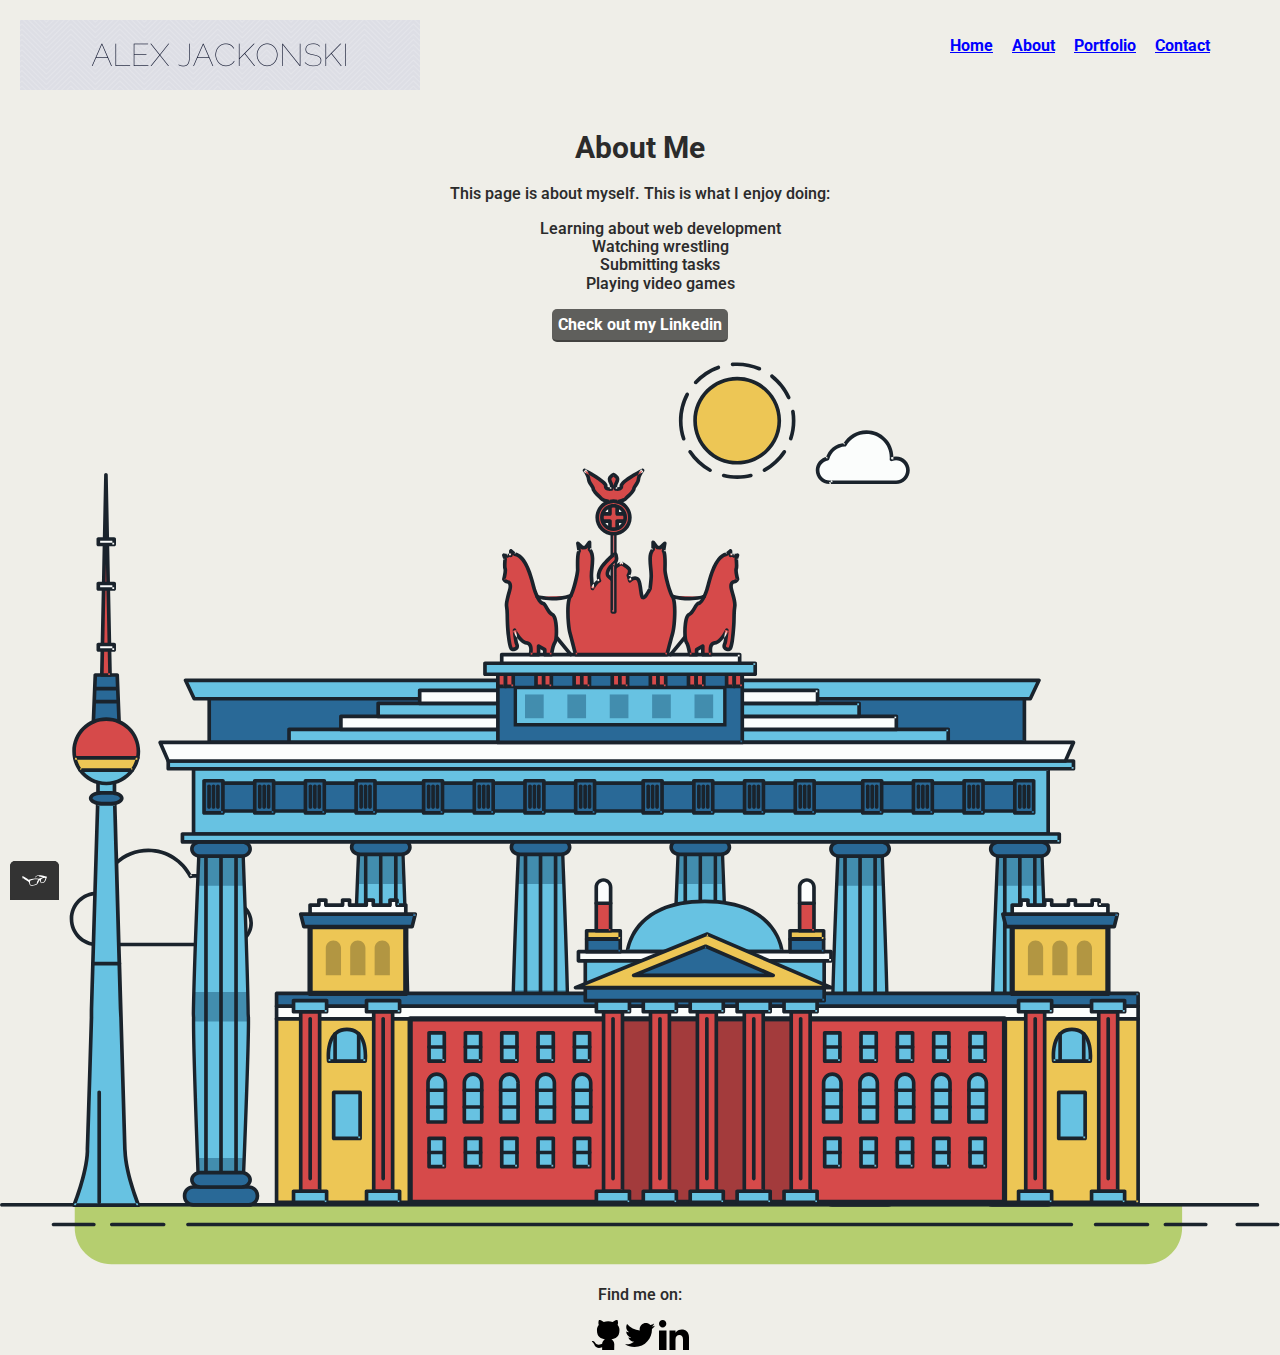
==== commit 4cd98d16: "updated about me text" ====
--- a/about.html
+++ b/about.html
@@ -11,7 +11,7 @@
     <link rel="preconnect" href="https://fonts.googleapis.com">
     <link rel="preconnect" href="https://fonts.gstatic.com" crossorigin>
     <link href="https://fonts.googleapis.com/css2?family=Roboto:wght@300&display=swap" rel="stylesheet">
-    <title>Alex Jackonski - Portfolio</title>
+    <title>Alex Jackonski - personal information</title>
 
 </head>
 
@@ -40,10 +40,10 @@
 
         <p>This page is about myself. This is what I enjoy doing:</p>
         <ul class="about-list">
-          <li>Front-end development</li>
-          <li>Back-end development</li>
-          <li>Test driven development</li>
-          <li>Climbing</li>
+          <li>Learning about web development</li>
+          <li>Watching wrestling</li>
+          <li>Submitting tasks</li>
+          <li>Playing video games</li>
         </ul>
         
         <a href="https://www.linkedin.com/in/alex-jackonski-99b544273/" target="_blank" class="button" id="linkedin-button">Check out my Linkedin</a>
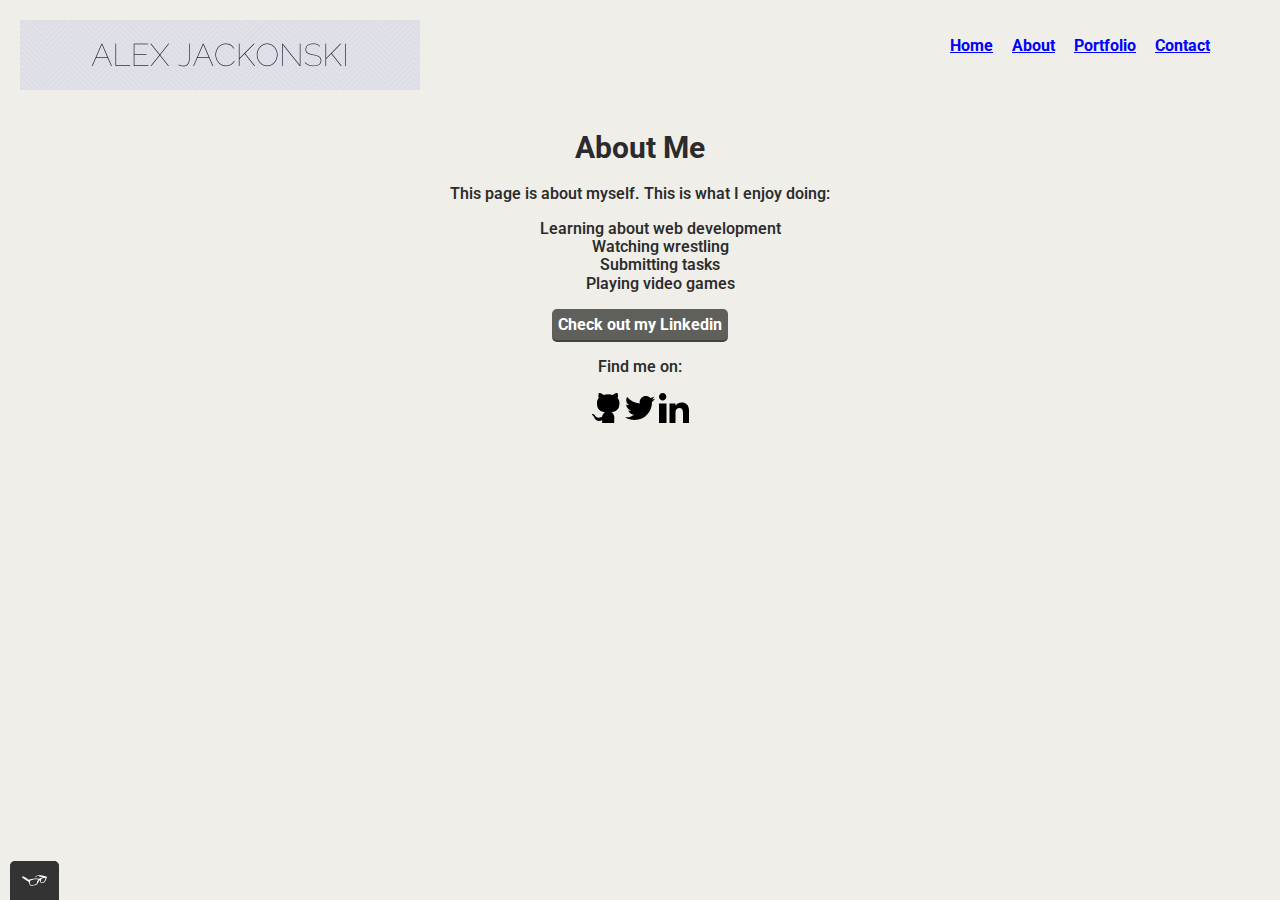
==== commit b781ed5f: "Update about.html" ====
--- a/about.html
+++ b/about.html
@@ -5,19 +5,19 @@
     <meta charset="UTF-8">
     <meta http-equiv="X-UA-Compatible" content="IE=edge">
     <meta name="viewport" content="width=device-width, initial-scale=1.0">
-    <link rel="icon" href="img/wikipedia.ico" /> <!--add a proper favicon-->
-    <link rel="stylesheet" type="text/css" href="css/normalize.css"/>
+    <link rel="icon" href="img/favicon.ico"> <!--add a proper favicon-->
+    <link rel="stylesheet" type="text/css" href="css/normalize.css">
     <link rel="stylesheet" type="text/CSS" href="css/style.production.css">
     <link rel="preconnect" href="https://fonts.googleapis.com">
     <link rel="preconnect" href="https://fonts.gstatic.com" crossorigin>
     <link href="https://fonts.googleapis.com/css2?family=Roboto:wght@300&display=swap" rel="stylesheet">
-    <title>Alex Jackonski - personal information</title>
+    <title>Alex Jackonski - About Me Page</title>
 
 </head>
 
 <body>
     <header class="page-header">
-        <img src="img/Alex Jackonski.png" alt="logo" class="page-header__item">
+        <img src="img/AlexJackonski.png" alt="website logo" class="page-header__item">
         <nav class="main-navigation page-header__item">
             <ul role="menubar" class="navigation-list">
                 <li role="presentation">
@@ -40,616 +40,17 @@
 
         <p>This page is about myself. This is what I enjoy doing:</p>
         <ul class="about-list">
-          <li>Learning about web development</li>
-          <li>Watching wrestling</li>
-          <li>Submitting tasks</li>
-          <li>Playing video games</li>
+            <li>Learning about web development</li>
+            <li>Watching wrestling</li>
+            <li>Submitting tasks</li>
+            <li>Playing video games</li>
         </ul>
+
+        <a href="https://www.linkedin.com/in/alex-jackonski-99b544273/" target="_blank" class="button"
+            id="linkedin-button">Check out my Linkedin</a>
+
         
-        <a href="https://www.linkedin.com/in/alex-jackonski-99b544273/" target="_blank" class="button" id="linkedin-button">Check out my Linkedin</a>
 
-        <svg id="about-picture" xmlns="http://www.w3.org/2000/svg" class="berlin-illustration" height="auto" viewBox="0 0 700 505" xmlns:xlink="http://www.w3.org/1999/xlink">
-            <defs>
-                <polygon id="a" points=".06 231.917 .06 .929 688.717 .929 688.717 231.917"></polygon>
-            </defs>
-            <g fill="none" fill-rule="evenodd">
-              <g transform="translate(0 241)" class="cloud-front">
-              <path fill="#1A232C" d="M87.602,29 L87.602,28 C87.326,28.001 87.103,28.024 86.927,28.033 L86.979,29.031 L87.947,28.78 C85.741,20.282 78.041,14.002 68.852,14 C67.858,14 66.904,14.096 65.98,14.231 L66.125,15.22 L67.019,14.772 C62.626,6.015 53.567,0.001 43.102,0 C29.041,0.002 17.524,10.848 16.443,24.632 L17.44,24.71 L17.606,23.724 C16.803,23.589 15.969,23.5 15.102,23.5 C6.817,23.501 0.102,30.215 0.102,38.5 C0.102,46.785 6.817,53.499 15.102,53.5 L87.602,53.5 C94.644,53.499 100.351,47.792 100.352,40.75 C100.351,33.708 94.644,28.001 87.602,28 L87.602,30 C90.573,30 93.254,31.202 95.203,33.149 C97.15,35.097 98.351,37.778 98.352,40.75 C98.351,43.722 97.15,46.403 95.203,48.351 C93.254,50.298 90.573,51.5 87.602,51.5 L15.102,51.5 C11.509,51.5 8.265,50.046 5.909,47.692 C3.555,45.337 2.102,42.093 2.102,38.5 C2.102,34.907 3.555,31.663 5.909,29.308 C8.265,26.954 11.509,25.5 15.102,25.5 C15.831,25.5 16.553,25.575 17.273,25.697 C17.551,25.743 17.832,25.672 18.055,25.499 C18.277,25.325 18.414,25.07 18.436,24.789 C19.436,12.04 30.094,1.998 43.102,2 C52.786,1.999 61.163,7.564 65.231,15.669 C65.425,16.055 65.842,16.272 66.27,16.21 C67.132,16.084 67.988,16 68.852,16 C77.108,15.998 84.027,21.647 86.011,29.283 C86.13,29.741 86.557,30.054 87.031,30.03 C87.27,30.017 87.457,29.999 87.602,30 L87.602,29" transform="translate(38 36)"></path>
-                </g>
-                <path fill="#B5CE6F" d="M646.484,484.382 C646.484,489.501 644.531,494.62 640.627,498.525 C636.722,502.43 631.603,504.382 626.484,504.382 L60.873,504.382 C55.754,504.382 50.636,502.43 46.731,498.525 C42.826,494.62 40.873,489.501 40.873,484.382 L40.873,471.917 L646.484,471.917 L646.484,484.382"></path>
-                <polyline fill="#67C2E2" points="334.824 185.029 101.449 185.029 106.209 195.08 563.438 195.08 568.2 185.029 334.824 185.029"></polyline>
-                <path fill="#1A232C" d="M334.824,185.029 L334.824,184.029 L101.449,184.029 C101.104,184.029 100.788,184.203 100.604,184.494 C100.42,184.785 100.398,185.146 100.545,185.457 L105.306,195.508 C105.471,195.856 105.824,196.079 106.209,196.079 L563.438,196.079 C563.824,196.079 564.177,195.856 564.342,195.508 L569.104,185.457 C569.251,185.146 569.229,184.785 569.045,184.494 C568.861,184.203 568.544,184.029 568.2,184.029 L334.824,184.029 L334.824,186.029 L566.62,186.029 L562.806,194.08 L106.842,194.08 L103.029,186.029 L334.824,186.029 L334.824,185.029"></path>
-                <polygon fill="#296997" points="114.416 218.974 560.222 218.974 560.222 195.08 114.416 195.08"></polygon>
-                <path fill="#1A232C" d="M560.222,218.974 L560.222,217.974 L115.416,217.974 L115.416,196.079 L559.222,196.079 L559.222,218.974 L560.222,218.974 L560.222,217.974 L560.222,218.974 L561.222,218.974 L561.222,195.08 C561.222,194.816 561.115,194.559 560.929,194.372 C560.742,194.186 560.485,194.08 560.222,194.08 L114.416,194.08 C114.152,194.08 113.895,194.186 113.708,194.372 C113.522,194.559 113.416,194.816 113.416,195.08 L113.416,218.974 C113.416,219.237 113.522,219.495 113.708,219.681 C113.895,219.867 114.152,219.974 114.416,219.974 L560.222,219.974 C560.485,219.974 560.742,219.867 560.929,219.681 C561.115,219.495 561.222,219.237 561.222,218.974 L560.222,218.974"></path>
-                <polygon fill="#67C2E2" points="105.85 269.08 573.225 269.08 573.225 233.398 105.85 233.398"></polygon>
-                <path fill="#1A232C" d="M573.225,233.398 L573.225,232.398 L105.85,232.398 C105.587,232.398 105.329,232.505 105.143,232.691 C104.957,232.877 104.85,233.134 104.85,233.398 L104.85,269.08 C104.85,269.344 104.957,269.601 105.143,269.788 C105.329,269.974 105.587,270.08 105.85,270.08 L573.225,270.08 C573.488,270.08 573.745,269.974 573.932,269.788 C574.118,269.601 574.225,269.344 574.225,269.08 L574.225,233.398 C574.225,233.134 574.118,232.877 573.932,232.691 C573.745,232.505 573.488,232.398 573.225,232.398 L573.225,233.398 L572.225,233.398 L572.225,268.08 L106.85,268.08 L106.85,234.398 L573.225,234.398 L573.225,233.398 L572.225,233.398 L573.225,233.398"></path>
-                <polygon fill="#296997" points="116.751 256.508 562.557 256.508 562.557 241.243 116.751 241.243"></polygon>
-                <path fill="#1A232C" d="M562.557,256.508 L562.557,255.508 L117.75,255.508 L117.75,242.243 L561.557,242.243 L561.557,256.508 L562.557,256.508 L562.557,255.508 L562.557,256.508 L563.557,256.508 L563.557,241.243 C563.557,240.979 563.45,240.722 563.264,240.535 C563.078,240.349 562.82,240.243 562.557,240.243 L116.75,240.243 C116.487,240.243 116.23,240.349 116.043,240.535 C115.857,240.722 115.751,240.979 115.751,241.243 L115.751,256.508 C115.751,256.771 115.857,257.029 116.043,257.215 C116.23,257.401 116.487,257.508 116.751,257.508 L562.557,257.508 C562.82,257.508 563.077,257.401 563.264,257.215 C563.45,257.029 563.557,256.771 563.557,256.508 L562.557,256.508"></path>
-                <polygon fill="#67C2E2" points="158.07 218.974 518.563 218.974 518.563 211.858 158.07 211.858"></polygon>
-                <path fill="#1A232C" d="M518.563,211.858 L518.563,210.858 L158.07,210.858 C157.807,210.858 157.549,210.964 157.363,211.151 C157.177,211.337 157.07,211.594 157.07,211.858 L157.07,218.974 C157.07,219.237 157.177,219.495 157.363,219.681 C157.549,219.867 157.807,219.974 158.07,219.974 L518.563,219.974 C518.826,219.974 519.083,219.867 519.27,219.681 C519.456,219.495 519.562,219.237 519.562,218.974 L519.562,211.858 C519.562,211.594 519.456,211.337 519.27,211.151 C519.083,210.964 518.826,210.858 518.563,210.858 L518.563,211.858 L517.563,211.858 L517.563,217.974 L159.07,217.974 L159.07,212.858 L518.563,212.858 L518.563,211.858 L517.563,211.858 L518.563,211.858"></path>
-                <polygon fill="#FBFDFC" points="186.438 211.858 490.194 211.858 490.194 204.741 186.438 204.741"></polygon>
-                <path fill="#1A232C" d="M490.194,204.741 L490.194,203.741 L186.438,203.741 C186.175,203.741 185.917,203.848 185.731,204.034 C185.545,204.221 185.438,204.478 185.438,204.741 L185.438,211.858 C185.438,212.121 185.545,212.379 185.731,212.565 C185.917,212.751 186.175,212.858 186.438,212.858 L490.194,212.858 C490.458,212.858 490.715,212.751 490.902,212.565 C491.088,212.379 491.194,212.121 491.194,211.858 L491.194,204.741 C491.194,204.478 491.088,204.221 490.902,204.034 C490.715,203.848 490.458,203.741 490.194,203.741 L490.194,204.741 L489.194,204.741 L489.194,210.858 L187.438,210.858 L187.438,205.741 L490.194,205.741 L490.194,204.741 L489.194,204.741 L490.194,204.741"></path>
-                <polygon fill="#67C2E2" points="206.805 204.741 469.828 204.741 469.828 197.624 206.805 197.624"></polygon>
-                <path fill="#1A232C" d="M469.828,197.624 L469.828,196.624 L206.805,196.624 C206.541,196.624 206.284,196.731 206.098,196.917 C205.911,197.103 205.805,197.361 205.805,197.624 L205.805,204.741 C205.805,205.005 205.911,205.262 206.098,205.449 C206.284,205.635 206.541,205.741 206.805,205.741 L469.828,205.741 C470.091,205.741 470.349,205.635 470.535,205.449 C470.722,205.262 470.828,205.005 470.828,204.741 L470.828,197.624 C470.828,197.361 470.722,197.103 470.535,196.917 C470.349,196.731 470.091,196.624 469.828,196.624 L469.828,197.624 L468.828,197.624 L468.828,203.741 L207.805,203.741 L207.805,198.624 L469.828,198.624 L469.828,197.624 L468.828,197.624 L469.828,197.624"></path>
-                <polygon fill="#FBFDFC" points="229.521 197.624 447.111 197.624 447.111 190.509 229.521 190.509"></polygon>
-                <path fill="#1A232C" d="M447.111,190.509 L447.111,189.509 L229.521,189.509 C229.258,189.509 229,189.616 228.814,189.802 C228.628,189.988 228.521,190.246 228.521,190.509 L228.521,197.624 C228.521,197.888 228.628,198.145 228.814,198.332 C229,198.518 229.258,198.624 229.521,198.624 L447.111,198.624 C447.375,198.624 447.632,198.518 447.818,198.332 C448.005,198.145 448.111,197.888 448.111,197.624 L448.111,190.509 C448.111,190.246 448.005,189.988 447.818,189.802 C447.632,189.616 447.375,189.509 447.111,189.509 L447.111,190.509 L446.111,190.509 L446.111,196.624 L230.521,196.624 L230.521,191.509 L447.111,191.509 L447.111,190.509 L446.111,190.509 L447.111,190.509"></path>
-                <path fill="#67C2E2" d="M135.607,355.447 C135.163,337.766 134.264,313.326 133.648,297.387 C133.274,287.721 133.004,281.18 133.004,281.18 L108.722,281.18 C108.722,281.18 108.452,287.721 108.079,297.387 C107.462,313.326 106.563,337.766 106.119,355.447 C105.953,362.059 105.85,367.732 105.85,371.653 L105.85,371.654 C105.85,386.117 107.243,424.332 108.089,446.189 C108.457,455.706 108.722,462.126 108.722,462.126 L133.004,462.126 C133.004,462.126 133.269,455.706 133.637,446.189 C134.482,424.332 135.876,386.117 135.876,371.654 L135.876,371.653 C135.876,367.732 135.773,362.059 135.607,355.447"></path>
-                <path fill="#428DAE" d="M133.648 297.387L108.079 297.387C108.452 287.721 108.722 281.18 108.722 281.18L133.004 281.18C133.004 281.18 133.274 287.721 133.648 297.387M135.876 371.654L105.85 371.654 105.85 371.653C105.85 367.732 105.953 362.059 106.119 355.447L135.607 355.447C135.773 362.059 135.876 367.732 135.876 371.653L135.876 371.654M133.004 462.126L108.722 462.126C108.722 462.126 108.457 455.706 108.089 446.189L133.637 446.189C133.269 455.706 133.004 462.126 133.004 462.126"></path>
-                <path fill="#1A232C" d="M109.612,461.199 L132.114,461.199 C132.447,453.007 134.949,390.886 134.949,371.653 C134.949,352.42 132.447,290.299 132.114,282.108 L109.612,282.108 C109.279,290.299 106.778,352.42 106.778,371.653 C106.778,390.886 109.279,453.007 109.612,461.199 Z M133.895,463.054 L107.832,463.054 L107.794,462.164 C107.766,461.466 104.922,392.193 104.922,371.653 C104.922,351.114 107.766,281.839 107.794,281.142 L107.832,280.252 L133.895,280.252 L133.931,281.142 C133.96,281.839 136.804,351.114 136.804,371.653 C136.804,392.193 133.96,461.466 133.931,462.164 L133.895,463.054 L133.895,463.054 Z"></path>
-                <path fill="#1A232C" d="M111.638 281.18L111.638 462.126C111.638 462.679 112.086 463.126 112.638 463.126 113.19 463.126 113.638 462.679 113.638 462.126L113.638 281.18C113.638 280.628 113.19 280.18 112.638 280.18 112.086 280.18 111.638 280.628 111.638 281.18M119.863 281.18L119.863 462.126C119.863 462.679 120.311 463.126 120.863 463.126 121.416 463.126 121.863 462.679 121.863 462.126L121.863 281.18C121.863 280.628 121.416 280.18 120.863 280.18 120.311 280.18 119.863 280.628 119.863 281.18M128.088 281.18L128.088 462.126C128.088 462.679 128.536 463.126 129.088 463.126 129.64 463.126 130.088 462.679 130.088 462.126L130.088 281.18C130.088 280.628 129.64 280.18 129.088 280.18 128.536 280.18 128.088 280.628 128.088 281.18"></path>
-                <path fill="#296997" d="M136.79,277.265 C136.79,279.418 134.675,281.18 132.09,281.18 L109.636,281.18 C107.051,281.18 104.936,279.418 104.936,277.265 C104.936,275.111 107.051,273.349 109.636,273.349 L132.09,273.349 C134.675,273.349 136.79,275.111 136.79,277.265"></path>
-                <path fill="#1A232C" d="M136.79,277.265 L135.79,277.265 C135.789,278.005 135.433,278.704 134.769,279.262 C134.109,279.814 133.155,280.181 132.09,280.18 L109.636,280.18 C108.571,280.181 107.617,279.814 106.956,279.262 C106.293,278.704 105.936,278.005 105.936,277.265 C105.936,276.524 106.293,275.825 106.957,275.267 C107.617,274.715 108.571,274.348 109.636,274.349 L132.09,274.349 C133.155,274.348 134.109,274.716 134.769,275.267 C135.433,275.825 135.789,276.524 135.79,277.265 L137.79,277.265 C137.791,275.851 137.09,274.593 136.049,273.731 C135.006,272.863 133.61,272.35 132.09,272.349 L109.636,272.349 C108.116,272.35 106.72,272.863 105.676,273.731 C104.636,274.593 103.935,275.851 103.936,277.265 C103.935,278.678 104.636,279.937 105.677,280.798 C106.72,281.666 108.116,282.179 109.636,282.18 L132.09,282.18 C133.61,282.179 135.006,281.666 136.049,280.798 C137.09,279.937 137.791,278.678 137.79,277.265 L136.79,277.265"></path>
-                <path fill="#296997" d="M140.775,467.217 C140.775,469.803 138.661,471.917 136.076,471.917 L105.65,471.917 C103.065,471.917 100.951,469.803 100.951,467.217 L100.951,466.825 C100.951,464.241 103.065,462.126 105.65,462.126 L136.076,462.126 C138.661,462.126 140.775,464.241 140.775,466.825 L140.775,467.217"></path>
-                <path fill="#1A232C" d="M140.775,467.217 L139.775,467.217 C139.775,468.235 139.361,469.155 138.688,469.83 C138.013,470.503 137.093,470.917 136.076,470.917 L105.65,470.917 C104.633,470.917 103.713,470.504 103.038,469.83 C102.365,469.155 101.951,468.235 101.951,467.217 L101.951,466.825 C101.951,465.808 102.365,464.889 103.038,464.214 C103.713,463.54 104.633,463.127 105.65,463.126 L136.076,463.126 C137.093,463.127 138.013,463.54 138.688,464.214 C139.362,464.889 139.775,465.808 139.775,466.825 L139.775,467.217 L141.775,467.217 L141.775,466.825 C141.772,463.684 139.217,461.13 136.076,461.126 L105.65,461.126 C102.509,461.13 99.955,463.684 99.951,466.825 L99.951,467.217 C99.954,470.36 102.509,472.914 105.65,472.917 L136.076,472.917 C139.217,472.914 141.772,470.36 141.775,467.217 L140.775,467.217"></path>
-                <path fill="#296997" d="M136.79,458.208 C136.79,460.363 134.675,462.126 132.09,462.126 L109.636,462.126 C107.051,462.126 104.936,460.363 104.936,458.208 C104.936,456.057 107.051,454.292 109.636,454.292 L132.09,454.292 C134.675,454.292 136.79,456.057 136.79,458.208"></path>
-                <path fill="#1A232C" d="M136.79,458.208 L135.79,458.208 C135.789,458.949 135.432,459.649 134.769,460.207 C134.108,460.76 133.154,461.128 132.09,461.126 L109.636,461.126 C108.572,461.128 107.617,460.76 106.957,460.207 C106.293,459.649 105.936,458.949 105.936,458.208 C105.936,457.47 106.293,456.77 106.957,456.212 C107.617,455.659 108.572,455.291 109.636,455.292 L132.09,455.292 C133.154,455.291 134.108,455.659 134.769,456.212 C135.433,456.77 135.789,457.47 135.79,458.208 L137.79,458.208 C137.791,456.796 137.09,455.538 136.05,454.675 C135.006,453.808 133.61,453.294 132.09,453.292 L109.636,453.292 C108.115,453.294 106.719,453.808 105.676,454.675 C104.636,455.538 103.935,456.796 103.936,458.208 C103.935,459.622 104.636,460.881 105.676,461.743 C106.72,462.611 108.116,463.125 109.636,463.126 L132.09,463.126 C133.61,463.125 135.006,462.611 136.05,461.743 C137.09,460.881 137.791,459.622 137.79,458.208 L136.79,458.208"></path>
-                <path fill="#67C2E2" d="M572.471,355.447 C572.025,337.766 571.126,313.326 570.51,297.387 C570.137,287.721 569.867,281.18 569.867,281.18 L545.585,281.18 C545.585,281.18 545.315,287.721 544.942,297.387 C544.326,313.326 543.427,337.766 542.981,355.447 C542.815,362.059 542.713,367.732 542.713,371.653 L542.713,371.654 C542.713,386.117 544.107,424.332 544.952,446.189 C545.32,455.706 545.585,462.126 545.585,462.126 L569.867,462.126 C569.867,462.126 570.132,455.706 570.499,446.189 C571.346,424.332 572.739,386.117 572.739,371.654 L572.739,371.653 C572.739,367.732 572.637,362.059 572.471,355.447"></path>
-                <path fill="#428DAE" d="M569.582 297.387L566.951 297.387 566.951 282.108 568.977 282.108C569.063 284.206 569.29 289.841 569.582 297.387M564.951 297.387L545.871 297.387C546.162 289.841 546.39 284.206 546.476 282.108L564.951 282.108 564.951 297.387M571.8 369.187L566.951 369.187 566.951 356.265 571.562 356.265C571.685 361.272 571.771 365.701 571.8 369.187M564.951 369.187L543.653 369.187C543.684 365.512 543.777 360.79 543.912 355.447L553.551 355.447 553.551 356.265 564.951 356.265 564.951 369.187"></path>
-                <path fill="#1A232C" d="M546.476,461.199 L568.977,461.199 C569.31,453.007 571.812,390.886 571.812,371.653 C571.812,352.42 569.31,290.299 568.977,282.108 L546.476,282.108 C546.142,290.299 543.642,352.42 543.642,371.653 C543.642,390.886 546.142,453.007 546.476,461.199 M570.758,463.054 L544.694,463.054 L544.658,462.164 C544.629,461.466 541.785,392.193 541.785,371.653 C541.785,351.114 544.629,281.839 544.658,281.142 L544.694,280.252 L570.758,280.252 L570.795,281.142 C570.823,281.839 573.667,351.114 573.667,371.653 C573.667,392.193 570.823,461.466 570.795,462.164 L570.758,463.054"></path>
-                <path fill="#1A232C" d="M548.501 281.18L548.501 462.126C548.501 462.679 548.949 463.126 549.501 463.126 550.053 463.126 550.501 462.679 550.501 462.126L550.501 281.18C550.501 280.628 550.053 280.18 549.501 280.18 548.949 280.18 548.501 280.628 548.501 281.18M556.727 281.18L556.727 462.126C556.727 462.679 557.174 463.126 557.727 463.126 558.279 463.126 558.727 462.679 558.727 462.126L558.727 281.18C558.727 280.628 558.279 280.18 557.727 280.18 557.174 280.18 556.727 280.628 556.727 281.18M564.951 281.18L564.951 462.126C564.951 462.679 565.399 463.126 565.951 463.126 566.503 463.126 566.951 462.679 566.951 462.126L566.951 281.18C566.951 280.628 566.503 280.18 565.951 280.18 565.399 280.18 564.951 280.628 564.951 281.18"></path>
-                <path fill="#296997" d="M573.653,277.265 C573.653,279.418 571.537,281.18 568.953,281.18 L546.499,281.18 C543.915,281.18 541.799,279.418 541.799,277.265 C541.799,275.111 543.915,273.349 546.499,273.349 L568.953,273.349 C571.537,273.349 573.653,275.111 573.653,277.265"></path>
-                <path fill="#1A232C" d="M573.653,277.265 L572.653,277.265 C572.653,278.005 572.296,278.704 571.632,279.262 C570.972,279.814 570.017,280.181 568.953,280.18 L546.499,280.18 C545.435,280.181 544.48,279.814 543.82,279.262 C543.156,278.704 542.8,278.005 542.799,277.265 C542.8,276.525 543.156,275.825 543.82,275.267 C544.481,274.715 545.435,274.348 546.499,274.349 L568.953,274.349 C570.017,274.348 570.972,274.715 571.632,275.267 C572.296,275.825 572.653,276.525 572.653,277.265 L574.653,277.265 C574.654,275.851 573.953,274.593 572.912,273.731 C571.869,272.863 570.473,272.35 568.953,272.349 L546.499,272.349 C544.979,272.35 543.583,272.863 542.54,273.731 C541.499,274.593 540.798,275.851 540.799,277.265 C540.798,278.679 541.499,279.937 542.54,280.798 C543.583,281.666 544.979,282.179 546.499,282.18 L568.953,282.18 C570.473,282.179 571.869,281.666 572.912,280.798 C573.953,279.937 574.654,278.679 574.653,277.265 L573.653,277.265"></path>
-                <path fill="#296997" d="M577.639,467.217 C577.639,469.803 575.524,471.917 572.938,471.917 L542.514,471.917 C539.929,471.917 537.813,469.803 537.813,467.217 L537.813,466.825 C537.813,464.241 539.929,462.126 542.514,462.126 L572.938,462.126 C575.524,462.126 577.639,464.241 577.639,466.825 L577.639,467.217"></path>
-                <path fill="#1A232C" d="M577.639,467.217 L576.639,467.217 C576.638,468.235 576.225,469.155 575.551,469.83 C574.876,470.503 573.956,470.917 572.938,470.917 L542.514,470.917 C541.497,470.917 540.576,470.503 539.901,469.83 C539.227,469.155 538.814,468.234 538.813,467.217 L538.813,466.825 C538.814,465.808 539.227,464.889 539.901,464.214 C540.576,463.54 541.497,463.127 542.514,463.126 L572.938,463.126 C573.956,463.127 574.876,463.54 575.551,464.214 C576.225,464.888 576.638,465.808 576.639,466.825 L576.639,467.217 L578.639,467.217 L578.639,466.825 C578.635,463.684 576.081,461.13 572.938,461.126 L542.514,461.126 C539.372,461.13 536.817,463.684 536.813,466.825 L536.813,467.217 C536.817,470.36 539.372,472.914 542.514,472.917 L572.938,472.917 C576.081,472.914 578.635,470.359 578.639,467.217 L577.639,467.217"></path>
-                <path fill="#296997" d="M573.653,458.208 C573.653,460.363 571.537,462.126 568.953,462.126 L546.499,462.126 C543.915,462.126 541.799,460.363 541.799,458.208 C541.799,456.057 543.915,454.292 546.499,454.292 L568.953,454.292 C571.537,454.292 573.653,456.057 573.653,458.208"></path>
-                <path fill="#1A232C" d="M573.653,458.208 L572.653,458.208 C572.653,458.949 572.296,459.649 571.632,460.207 C570.971,460.76 570.017,461.128 568.953,461.126 L546.499,461.126 C545.435,461.128 544.481,460.76 543.82,460.207 C543.157,459.649 542.799,458.949 542.799,458.208 C542.799,457.47 543.156,456.77 543.82,456.212 C544.481,455.659 545.435,455.291 546.499,455.292 L568.953,455.292 C570.017,455.291 570.971,455.659 571.632,456.212 C572.296,456.77 572.653,457.47 572.653,458.208 L574.653,458.208 C574.654,456.796 573.953,455.538 572.912,454.675 C571.869,453.808 570.473,453.294 568.953,453.292 L546.499,453.292 C544.979,453.294 543.583,453.808 542.54,454.675 C541.499,455.538 540.798,456.796 540.799,458.208 C540.798,459.622 541.499,460.881 542.54,461.743 C543.583,462.611 544.979,463.125 546.499,463.126 L568.953,463.126 C570.473,463.125 571.869,462.611 572.912,461.743 C573.953,460.881 574.654,459.622 574.653,458.208 L573.653,458.208"></path>
-                <path fill="#67C2E2" d="M485.098,355.447 C484.654,337.766 483.753,313.326 483.137,297.387 C482.764,287.721 482.494,281.18 482.494,281.18 L458.213,281.18 C458.213,281.18 457.942,287.721 457.569,297.387 C456.953,313.326 456.055,337.766 455.608,355.447 C455.443,362.059 455.34,367.732 455.34,371.653 L455.34,371.654 C455.34,386.117 456.733,424.332 457.58,446.189 C457.948,455.706 458.213,462.126 458.213,462.126 L482.494,462.126 C482.494,462.126 482.759,455.706 483.126,446.189 C483.973,424.332 485.366,386.117 485.366,371.654 L485.366,371.653 C485.366,367.732 485.265,362.059 485.098,355.447"></path>
-                <path fill="#428DAE" d="M483.137 297.387L457.569 297.387C457.942 287.721 458.213 281.18 458.213 281.18L482.494 281.18C482.494 281.18 482.764 287.721 483.137 297.387M485.355 369.187L455.351 369.187C455.382 365.502 455.475 360.78 455.608 355.447L485.098 355.447C485.232 360.78 485.325 365.502 485.355 369.187"></path>
-                <path fill="#1A232C" d="M459.103,461.199 L481.605,461.199 C481.938,453.007 484.439,390.886 484.439,371.653 C484.439,352.42 481.938,290.299 481.605,282.108 L459.103,282.108 C458.769,290.299 456.268,352.42 456.268,371.653 C456.268,390.886 458.769,453.007 459.103,461.199 Z M483.386,463.054 L457.321,463.054 L457.285,462.164 C457.256,461.466 454.412,392.193 454.412,371.653 C454.412,351.114 457.256,281.839 457.285,281.142 L457.321,280.252 L483.386,280.252 L483.422,281.142 C483.45,281.839 486.294,351.114 486.294,371.653 C486.294,392.193 483.45,461.466 483.422,462.164 L483.386,463.054 L483.386,463.054 Z"></path>
-                <path fill="#1A232C" d="M461.128 281.18L461.128 462.126C461.128 462.679 461.576 463.126 462.128 463.126 462.68 463.126 463.128 462.679 463.128 462.126L463.128 281.18C463.128 280.628 462.68 280.18 462.128 280.18 461.576 280.18 461.128 280.628 461.128 281.18M469.354 281.18L469.354 462.126C469.354 462.679 469.801 463.126 470.354 463.126 470.906 463.126 471.354 462.679 471.354 462.126L471.354 281.18C471.354 280.628 470.906 280.18 470.354 280.18 469.801 280.18 469.354 280.628 469.354 281.18M477.578 281.18L477.578 462.126C477.578 462.679 478.026 463.126 478.578 463.126 479.13 463.126 479.578 462.679 479.578 462.126L479.578 281.18C479.578 280.628 479.13 280.18 478.578 280.18 478.026 280.18 477.578 280.628 477.578 281.18"></path>
-                <path fill="#296997" d="M486.281,277.265 C486.281,279.418 484.164,281.18 481.58,281.18 L459.126,281.18 C456.542,281.18 454.426,279.418 454.426,277.265 C454.426,275.111 456.542,273.349 459.126,273.349 L481.58,273.349 C484.164,273.349 486.281,275.111 486.281,277.265"></path>
-                <path fill="#1A232C" d="M486.281,277.265 L485.281,277.265 C485.281,278.005 484.924,278.704 484.26,279.262 C483.599,279.814 482.644,280.181 481.58,280.18 L459.126,280.18 C458.062,280.181 457.107,279.814 456.447,279.262 C455.783,278.704 455.427,278.005 455.426,277.265 C455.427,276.525 455.783,275.825 456.447,275.267 C457.108,274.715 458.062,274.348 459.126,274.349 L481.58,274.349 C482.644,274.348 483.599,274.716 484.26,275.268 C484.924,275.825 485.281,276.525 485.281,277.265 L487.281,277.265 C487.282,275.851 486.58,274.593 485.54,273.731 C484.496,272.863 483.1,272.35 481.58,272.349 L459.126,272.349 C457.606,272.35 456.21,272.863 455.167,273.731 C454.126,274.593 453.425,275.851 453.426,277.265 C453.425,278.679 454.126,279.937 455.167,280.798 C456.21,281.666 457.606,282.179 459.126,282.18 L481.58,282.18 C483.1,282.179 484.496,281.666 485.54,280.799 C486.58,279.937 487.282,278.679 487.281,277.265 L486.281,277.265"></path>
-                <path fill="#296997" d="M490.266,467.217 C490.266,469.803 488.151,471.917 485.565,471.917 L455.141,471.917 C452.556,471.917 450.44,469.803 450.44,467.217 L450.44,466.825 C450.44,464.241 452.556,462.126 455.141,462.126 L485.565,462.126 C488.151,462.126 490.266,464.241 490.266,466.825 L490.266,467.217"></path>
-                <path fill="#1A232C" d="M490.266,467.217 L489.266,467.217 C489.265,468.235 488.852,469.155 488.178,469.83 C487.503,470.503 486.583,470.917 485.565,470.917 L455.141,470.917 C454.124,470.917 453.203,470.503 452.528,469.83 C451.854,469.155 451.441,468.234 451.44,467.217 L451.44,466.825 C451.441,465.808 451.854,464.889 452.528,464.214 C453.203,463.54 454.124,463.127 455.141,463.126 L485.565,463.126 C486.583,463.127 487.503,463.54 488.178,464.214 C488.852,464.888 489.265,465.808 489.266,466.825 L489.266,467.217 L491.266,467.217 L491.266,466.825 C491.262,463.684 488.708,461.13 485.565,461.126 L455.141,461.126 C451.999,461.13 449.444,463.684 449.44,466.825 L449.44,467.217 C449.444,470.36 451.999,472.914 455.141,472.917 L485.565,472.917 C488.708,472.914 491.262,470.359 491.266,467.217 L490.266,467.217"></path>
-                <path fill="#296997" d="M486.281,458.208 C486.281,460.363 484.164,462.126 481.58,462.126 L459.126,462.126 C456.542,462.126 454.426,460.363 454.426,458.208 C454.426,456.057 456.542,454.292 459.126,454.292 L481.58,454.292 C484.164,454.292 486.281,456.057 486.281,458.208"></path>
-                <path fill="#1A232C" d="M486.281,458.208 L485.281,458.208 C485.281,458.949 484.923,459.649 484.26,460.207 C483.599,460.76 482.644,461.128 481.58,461.126 L459.126,461.126 C458.062,461.128 457.108,460.76 456.447,460.207 C455.784,459.649 455.427,458.949 455.426,458.208 C455.426,457.47 455.783,456.77 456.447,456.212 C457.108,455.659 458.062,455.291 459.126,455.292 L481.58,455.292 C482.644,455.291 483.598,455.659 484.26,456.212 C484.924,456.77 485.281,457.47 485.281,458.208 L487.281,458.208 C487.282,456.795 486.58,455.538 485.54,454.675 C484.496,453.808 483.1,453.294 481.58,453.292 L459.126,453.292 C457.606,453.294 456.21,453.808 455.167,454.675 C454.126,455.538 453.425,456.796 453.426,458.208 C453.425,459.622 454.126,460.881 455.167,461.743 C456.21,462.611 457.606,463.125 459.126,463.126 L481.58,463.126 C483.1,463.125 484.496,462.611 485.54,461.743 C486.581,460.881 487.282,459.622 487.281,458.208 L486.281,458.208"></path>
-                <path fill="#67C2E2" d="M397.726,354.466 C397.28,336.787 396.381,312.346 395.765,296.407 C395.392,286.742 395.122,280.2 395.122,280.2 L370.84,280.2 C370.84,280.2 370.57,286.742 370.197,296.407 C369.581,312.346 368.682,336.787 368.236,354.466 C368.07,361.078 367.968,366.751 367.968,370.672 L367.968,370.673 C367.968,385.136 369.361,423.352 370.207,445.208 C370.575,454.726 370.84,461.146 370.84,461.146 L395.122,461.146 C395.122,461.146 395.386,454.726 395.754,445.208 C396.601,423.352 397.994,385.136 397.994,370.673 L397.994,370.672 C397.994,366.751 397.892,361.078 397.726,354.466"></path>
-                <path fill="#428DAE" d="M394.837 296.407L392.206 296.407 392.206 281.127 394.233 281.127C394.318 283.225 394.545 288.861 394.837 296.407L394.837 296.407zM383.981 296.407L390.206 296.407 390.206 281.127 383.981 281.127 383.981 296.407zM375.756 296.407L381.98 296.407 381.98 281.127 375.756 281.127 375.756 296.407zM373.756 296.407L371.126 296.407C371.417 288.861 371.645 283.225 371.73 281.127L373.756 281.127 373.756 296.407 373.756 296.407zM397.062 369.187L392.206 369.187 392.206 354.466 396.796 354.466C396.943 360.298 397.041 365.389 397.062 369.187L397.062 369.187zM383.981 369.187L390.206 369.187 390.206 354.466 383.981 354.466 383.981 369.187zM375.756 369.187L381.98 369.187 381.98 354.466 375.756 354.466 375.756 369.187zM373.756 369.187L368.9 369.187C368.921 365.389 369.019 360.298 369.166 354.466L373.756 354.466 373.756 369.187 373.756 369.187z"></path>
-                <path fill="#1A232C" d="M371.73,460.218 L394.233,460.218 C394.565,452.027 397.066,389.906 397.066,370.672 C397.066,351.44 394.565,289.319 394.233,281.127 L371.73,281.127 C371.397,289.319 368.895,351.44 368.895,370.672 C368.895,389.906 371.397,452.027 371.73,460.218 M396.013,462.074 L369.949,462.074 L369.912,461.184 C369.884,460.486 367.04,391.212 367.04,370.672 C367.04,350.133 369.884,280.859 369.912,280.162 L369.949,279.272 L396.013,279.272 L396.05,280.162 C396.078,280.859 398.922,350.133 398.922,370.672 C398.922,391.212 396.078,460.486 396.05,461.184 L396.013,462.074"></path>
-                <path fill="#1A232C" d="M373.756 280.2L373.756 461.146C373.756 461.698 374.203 462.146 374.756 462.146 375.308 462.146 375.756 461.698 375.756 461.146L375.756 280.2C375.756 279.647 375.308 279.2 374.756 279.2 374.203 279.2 373.756 279.647 373.756 280.2M381.98 280.2L381.98 461.146C381.98 461.698 382.428 462.146 382.98 462.146 383.533 462.146 383.981 461.698 383.981 461.146L383.981 280.2C383.981 279.647 383.533 279.2 382.98 279.2 382.428 279.2 381.98 279.647 381.98 280.2M390.206 280.2L390.206 461.146C390.206 461.698 390.654 462.146 391.206 462.146 391.758 462.146 392.206 461.698 392.206 461.146L392.206 280.2C392.206 279.647 391.758 279.2 391.206 279.2 390.654 279.2 390.206 279.647 390.206 280.2"></path>
-                <path fill="#296997" d="M398.908,276.285 C398.908,278.439 396.792,280.2 394.208,280.2 L371.754,280.2 C369.17,280.2 367.053,278.439 367.053,276.285 C367.053,274.13 369.17,272.369 371.754,272.369 L394.208,272.369 C396.792,272.369 398.908,274.13 398.908,276.285"></path>
-                <path fill="#1A232C" d="M398.908,276.285 L397.908,276.285 C397.907,277.025 397.551,277.724 396.887,278.281 C396.227,278.833 395.272,279.201 394.208,279.2 L371.754,279.2 C370.69,279.201 369.735,278.833 369.074,278.281 C368.41,277.724 368.053,277.025 368.053,276.285 C368.053,275.544 368.41,274.845 369.074,274.287 C369.735,273.735 370.69,273.367 371.754,273.369 L394.208,273.369 C395.272,273.367 396.227,273.735 396.887,274.287 C397.551,274.844 397.907,275.544 397.908,276.285 L399.908,276.285 C399.909,274.871 399.208,273.612 398.167,272.75 C397.124,271.883 395.728,271.37 394.208,271.369 L371.754,271.369 C370.234,271.37 368.838,271.883 367.794,272.75 C366.754,273.612 366.052,274.871 366.053,276.285 C366.052,277.699 366.754,278.957 367.795,279.818 C368.838,280.686 370.234,281.198 371.754,281.2 L394.208,281.2 C395.728,281.198 397.123,280.686 398.167,279.818 C399.208,278.957 399.909,277.698 399.908,276.285 L398.908,276.285"></path>
-                <path fill="#296997" d="M402.894,466.237 C402.894,468.823 400.779,470.937 398.193,470.937 L367.768,470.937 C365.183,470.937 363.068,468.823 363.068,466.237 L363.068,465.844 C363.068,463.26 365.183,461.146 367.768,461.146 L398.193,461.146 C400.779,461.146 402.894,463.26 402.894,465.844 L402.894,466.237"></path>
-                <path fill="#1A232C" d="M402.894,466.237 L401.894,466.237 C401.893,467.254 401.48,468.174 400.806,468.849 C400.131,469.523 399.211,469.937 398.193,469.937 L367.768,469.937 C366.751,469.937 365.831,469.523 365.156,468.849 C364.482,468.174 364.069,467.254 364.068,466.237 L364.068,465.844 C364.069,464.828 364.482,463.908 365.156,463.233 C365.831,462.56 366.751,462.146 367.768,462.146 L398.193,462.146 C399.211,462.146 400.131,462.56 400.806,463.233 C401.48,463.908 401.893,464.828 401.894,465.844 L401.894,466.237 L403.894,466.237 L403.894,465.844 C403.89,462.703 401.336,460.15 398.193,460.146 L367.768,460.146 C364.626,460.15 362.072,462.703 362.068,465.844 L362.068,466.237 C362.072,469.379 364.626,471.933 367.768,471.937 L398.193,471.937 C401.336,471.933 403.89,469.379 403.894,466.237 L402.894,466.237"></path>
-                <path fill="#296997" d="M398.908,457.228 C398.908,459.382 396.792,461.146 394.208,461.146 L371.754,461.146 C369.17,461.146 367.053,459.382 367.053,457.228 C367.053,455.077 369.17,453.312 371.754,453.312 L394.208,453.312 C396.792,453.312 398.908,455.077 398.908,457.228"></path>
-                <path fill="#1A232C" d="M398.908,457.228 L397.908,457.228 C397.908,457.968 397.55,458.669 396.887,459.226 C396.226,459.779 395.272,460.147 394.208,460.146 L371.754,460.146 C370.69,460.147 369.736,459.779 369.074,459.226 C368.411,458.668 368.053,457.968 368.053,457.228 C368.053,456.489 368.41,455.789 369.074,455.231 C369.736,454.679 370.69,454.311 371.754,454.312 L394.208,454.312 C395.272,454.311 396.226,454.679 396.887,455.231 C397.551,455.789 397.908,456.489 397.908,457.228 L399.908,457.228 C399.909,455.815 399.208,454.557 398.167,453.695 C397.124,452.827 395.728,452.313 394.208,452.312 L371.754,452.312 C370.234,452.313 368.838,452.827 367.794,453.695 C366.754,454.557 366.052,455.815 366.053,457.228 C366.052,458.642 366.753,459.901 367.794,460.763 C368.838,461.631 370.234,462.145 371.754,462.146 L394.208,462.146 C395.728,462.145 397.124,461.631 398.167,460.763 C399.208,459.9 399.909,458.642 399.908,457.228 L398.908,457.228"></path>
-                <path fill="#67C2E2" d="M310.353,354.466 C309.908,336.787 309.009,312.346 308.393,296.407 C308.019,286.742 307.75,280.2 307.75,280.2 L283.467,280.2 C283.467,280.2 283.198,286.742 282.824,296.407 C282.208,312.346 281.309,336.787 280.864,354.466 C280.698,361.078 280.596,366.751 280.596,370.672 L280.596,370.673 C280.596,385.136 281.989,423.352 282.834,445.208 C283.202,454.726 283.467,461.146 283.467,461.146 L307.75,461.146 C307.75,461.146 308.014,454.726 308.382,445.208 C309.228,423.352 310.622,385.136 310.622,370.673 L310.622,370.672 C310.622,366.751 310.518,361.078 310.353,354.466"></path>
-                <path fill="#428DAE" d="M308.393 296.407L282.824 296.407C283.198 286.742 283.467 280.2 283.467 280.2L307.75 280.2C307.75 280.2 308.019 286.742 308.393 296.407M310.617 369.187L280.6 369.187C280.621 365.377 280.718 360.285 280.864 354.466L310.353 354.466C310.498 360.285 310.596 365.377 310.617 369.187"></path>
-                <path fill="#1A232C" d="M284.357,460.218 L306.86,460.218 C307.193,452.027 309.694,389.906 309.694,370.672 C309.694,351.44 307.193,289.319 306.86,281.127 L284.357,281.127 C284.024,289.319 281.523,351.44 281.523,370.672 C281.523,389.906 284.024,452.027 284.357,460.218 Z M308.639,462.074 L282.576,462.074 L282.54,461.184 C282.511,460.486 279.668,391.212 279.668,370.672 C279.668,350.133 282.511,280.859 282.54,280.162 L282.576,279.272 L308.639,279.272 L308.677,280.162 C308.706,280.859 311.549,350.133 311.549,370.672 C311.549,391.212 308.706,460.486 308.677,461.184 L308.639,462.074 L308.639,462.074 Z"></path>
-                <path fill="#1A232C" d="M286.383 280.2L286.383 461.146C286.383 461.698 286.831 462.146 287.383 462.146 287.936 462.146 288.383 461.698 288.383 461.146L288.383 280.2C288.383 279.647 287.936 279.2 287.383 279.2 286.831 279.2 286.383 279.647 286.383 280.2M294.608 280.2L294.608 461.146C294.608 461.698 295.056 462.146 295.608 462.146 296.161 462.146 296.608 461.698 296.608 461.146L296.608 280.2C296.608 279.647 296.161 279.2 295.608 279.2 295.056 279.2 294.608 279.647 294.608 280.2M302.834 280.2L302.834 461.146C302.834 461.698 303.281 462.146 303.834 462.146 304.386 462.146 304.834 461.698 304.834 461.146L304.834 280.2C304.834 279.647 304.386 279.2 303.834 279.2 303.281 279.2 302.834 279.647 302.834 280.2"></path>
-                <path fill="#296997" d="M311.535,276.285 C311.535,278.439 309.42,280.2 306.836,280.2 L284.381,280.2 C281.797,280.2 279.681,278.439 279.681,276.285 C279.681,274.13 281.797,272.369 284.381,272.369 L306.836,272.369 C309.42,272.369 311.535,274.13 311.535,276.285"></path>
-                <path fill="#1A232C" d="M311.535,276.285 L310.535,276.285 C310.534,277.025 310.177,277.724 309.514,278.282 C308.854,278.833 307.901,279.201 306.836,279.2 L284.381,279.2 C283.316,279.201 282.362,278.833 281.702,278.281 C281.038,277.724 280.681,277.025 280.681,276.285 C280.681,275.544 281.038,274.844 281.702,274.287 C282.362,273.735 283.317,273.367 284.381,273.369 L306.836,273.369 C307.9,273.367 308.854,273.735 309.514,274.287 C310.177,274.844 310.534,275.544 310.535,276.285 L312.535,276.285 C312.535,274.871 311.835,273.613 310.795,272.75 C309.751,271.883 308.356,271.37 306.836,271.369 L284.381,271.369 C282.861,271.37 281.465,271.883 280.422,272.75 C279.381,273.612 278.68,274.871 278.681,276.285 C278.68,277.698 279.381,278.957 280.422,279.818 C281.465,280.686 282.861,281.198 284.381,281.2 L306.836,281.2 C308.356,281.198 309.751,280.685 310.794,279.818 C311.835,278.956 312.535,277.698 312.535,276.285 L311.535,276.285"></path>
-                <path fill="#296997" d="M315.522,466.237 C315.522,468.823 313.407,470.937 310.821,470.937 L280.396,470.937 C277.811,470.937 275.696,468.823 275.696,466.237 L275.696,465.844 C275.696,463.26 277.811,461.146 280.396,461.146 L310.821,461.146 C313.407,461.146 315.522,463.26 315.522,465.844 L315.522,466.237"></path>
-                <path fill="#1A232C" d="M315.522,466.237 L314.522,466.237 C314.521,467.254 314.108,468.174 313.434,468.849 C312.759,469.523 311.838,469.937 310.821,469.937 L280.396,469.937 C279.379,469.937 278.458,469.523 277.783,468.849 C277.11,468.174 276.696,467.254 276.696,466.237 L276.696,465.844 C276.696,464.828 277.11,463.908 277.783,463.233 C278.458,462.56 279.379,462.146 280.396,462.146 L310.821,462.146 C311.838,462.146 312.759,462.56 313.434,463.233 C314.108,463.908 314.521,464.828 314.522,465.844 L314.522,466.237 L316.521,466.237 L316.521,465.844 C316.518,462.703 313.963,460.15 310.821,460.146 L280.396,460.146 C277.254,460.15 274.7,462.703 274.696,465.844 L274.696,466.237 C274.699,469.379 277.254,471.933 280.396,471.937 L310.821,471.937 C313.963,471.933 316.518,469.379 316.521,466.237 L315.522,466.237"></path>
-                <path fill="#296997" d="M311.535,457.228 C311.535,459.382 309.42,461.146 306.836,461.146 L284.381,461.146 C281.797,461.146 279.681,459.382 279.681,457.228 C279.681,455.077 281.797,453.312 284.381,453.312 L306.836,453.312 C309.42,453.312 311.535,455.077 311.535,457.228"></path>
-                <path fill="#1A232C" d="M311.535,457.228 L310.535,457.228 C310.534,457.969 310.177,458.669 309.514,459.227 C308.854,459.779 307.9,460.147 306.836,460.146 L284.381,460.146 C283.317,460.147 282.363,459.779 281.702,459.227 C281.038,458.669 280.681,457.968 280.681,457.228 C280.681,456.489 281.038,455.789 281.702,455.231 C282.363,454.679 283.317,454.311 284.381,454.312 L306.836,454.312 C307.9,454.311 308.854,454.679 309.514,455.231 C310.177,455.789 310.534,456.489 310.535,457.228 L312.535,457.228 C312.535,455.815 311.835,454.558 310.795,453.695 C309.752,452.827 308.356,452.313 306.836,452.312 L284.381,452.312 C282.861,452.313 281.465,452.827 280.422,453.695 C279.381,454.557 278.68,455.815 278.681,457.228 C278.68,458.642 279.381,459.9 280.422,460.763 C281.465,461.631 282.861,462.145 284.381,462.146 L306.836,462.146 C308.356,462.145 309.752,461.631 310.795,460.763 C311.835,459.9 312.535,458.641 312.535,457.228 L311.535,457.228"></path>
-                <path fill="#67C2E2" d="M222.981,354.466 C222.535,336.787 221.636,312.346 221.02,296.407 C220.647,286.742 220.377,280.2 220.377,280.2 L196.094,280.2 C196.094,280.2 195.825,286.742 195.452,296.407 C194.835,312.346 193.936,336.787 193.491,354.466 C193.325,361.078 193.223,366.751 193.223,370.672 L193.223,370.673 C193.223,385.136 194.616,423.352 195.462,445.208 C195.83,454.726 196.094,461.146 196.094,461.146 L220.377,461.146 C220.377,461.146 220.642,454.726 221.009,445.208 C221.855,423.352 223.249,385.136 223.249,370.673 L223.249,370.672 C223.249,366.751 223.146,361.078 222.981,354.466"></path>
-                <path fill="#428DAE" d="M220.091 296.407L209.236 296.407 209.236 281.127 219.487 281.127C219.573 283.225 219.8 288.861 220.091 296.407L220.091 296.407zM201.011 296.407L207.236 296.407 207.236 281.127 201.011 281.127 201.011 296.407zM199.011 296.407L196.381 296.407C196.672 288.861 196.899 283.225 196.985 281.127L199.011 281.127 199.011 296.407 199.011 296.407zM222.317 369.187L209.236 369.187 209.236 356.265 221.923 356.265 221.923 354.466 222.051 354.466C222.198 360.298 222.296 365.389 222.317 369.187L222.317 369.187zM201.011 369.187L207.236 369.187 207.236 356.265 201.011 356.265 201.011 369.187zM199.011 369.187L194.155 369.187C194.174 365.784 194.255 361.345 194.377 356.265L199.011 356.265 199.011 369.187 199.011 369.187z"></path>
-                <path fill="#1A232C" d="M196.985,460.218 L219.487,460.218 C219.82,452.027 222.321,389.906 222.321,370.672 C222.321,351.44 219.82,289.319 219.487,281.127 L196.985,281.127 C196.651,289.319 194.151,351.44 194.151,370.672 C194.151,389.906 196.651,452.027 196.985,460.218 M221.267,462.074 L195.204,462.074 L195.167,461.184 C195.138,460.486 192.295,391.212 192.295,370.672 C192.295,350.133 195.138,280.859 195.167,280.162 L195.204,279.272 L221.267,279.272 L221.305,280.162 C221.334,280.859 224.177,350.133 224.177,370.672 C224.177,391.212 221.334,460.486 221.305,461.184 L221.267,462.074"></path>
-                <path fill="#1A232C" d="M199.011 280.2L199.011 461.146C199.011 461.698 199.458 462.146 200.011 462.146 200.563 462.146 201.011 461.698 201.011 461.146L201.011 280.2C201.011 279.647 200.563 279.2 200.011 279.2 199.458 279.2 199.011 279.647 199.011 280.2M207.236 280.2L207.236 461.146C207.236 461.698 207.684 462.146 208.236 462.146 208.788 462.146 209.236 461.698 209.236 461.146L209.236 280.2C209.236 279.647 208.788 279.2 208.236 279.2 207.684 279.2 207.236 279.647 207.236 280.2M215.461 280.2L215.461 461.146C215.461 461.698 215.909 462.146 216.461 462.146 217.013 462.146 217.461 461.698 217.461 461.146L217.461 280.2C217.461 279.647 217.013 279.2 216.461 279.2 215.909 279.2 215.461 279.647 215.461 280.2"></path>
-                <path fill="#296997" d="M224.162,276.285 C224.162,278.439 222.047,280.2 219.463,280.2 L197.008,280.2 C194.424,280.2 192.308,278.439 192.308,276.285 C192.308,274.13 194.424,272.369 197.008,272.369 L219.463,272.369 C222.047,272.369 224.162,274.13 224.162,276.285"></path>
-                <path fill="#1A232C" d="M224.162,276.285 L223.162,276.285 C223.161,277.025 222.805,277.724 222.142,278.282 C221.482,278.833 220.528,279.201 219.463,279.2 L197.008,279.2 C195.944,279.201 194.99,278.833 194.329,278.281 C193.665,277.724 193.308,277.025 193.308,276.285 C193.308,275.544 193.665,274.845 194.329,274.287 C194.99,273.735 195.944,273.367 197.008,273.369 L219.463,273.369 C220.528,273.367 221.481,273.735 222.142,274.287 C222.805,274.844 223.161,275.544 223.162,276.285 L225.162,276.285 C225.163,274.871 224.462,273.613 223.422,272.75 C222.379,271.883 220.983,271.37 219.463,271.369 L197.008,271.369 C195.489,271.37 194.093,271.883 193.049,272.75 C192.008,273.612 191.307,274.871 191.308,276.285 C191.307,277.698 192.008,278.957 193.049,279.818 C194.093,280.686 195.489,281.198 197.008,281.2 L219.463,281.2 C220.983,281.198 222.379,280.686 223.422,279.818 C224.462,278.956 225.163,277.698 225.162,276.285 L224.162,276.285"></path>
-                <path fill="#296997" d="M228.149,466.237 C228.149,468.823 226.034,470.937 223.448,470.937 L193.022,470.937 C190.438,470.937 188.323,468.823 188.323,466.237 L188.323,465.844 C188.323,463.26 190.438,461.146 193.022,461.146 L223.448,461.146 C226.034,461.146 228.149,463.26 228.149,465.844 L228.149,466.237"></path>
-                <path fill="#1A232C" d="M228.149,466.237 L227.149,466.237 C227.149,467.254 226.735,468.174 226.061,468.849 C225.386,469.523 224.466,469.937 223.448,469.937 L193.022,469.937 C192.006,469.937 191.086,469.523 190.411,468.849 C189.737,468.174 189.324,467.254 189.323,466.237 L189.323,465.844 C189.324,464.828 189.737,463.908 190.411,463.233 C191.086,462.56 192.006,462.146 193.022,462.146 L223.448,462.146 C224.466,462.146 225.386,462.56 226.061,463.233 C226.735,463.908 227.149,464.828 227.149,465.844 L227.149,466.237 L229.149,466.237 L229.149,465.844 C229.145,462.703 226.59,460.15 223.448,460.146 L193.022,460.146 C189.881,460.15 187.327,462.703 187.323,465.844 L187.323,466.237 C187.327,469.379 189.881,471.933 193.022,471.937 L223.448,471.937 C226.59,471.933 229.145,469.379 229.149,466.237 L228.149,466.237"></path>
-                <path fill="#296997" d="M224.162,457.228 C224.162,459.382 222.047,461.146 219.463,461.146 L197.008,461.146 C194.424,461.146 192.308,459.382 192.308,457.228 C192.308,455.077 194.424,453.312 197.008,453.312 L219.463,453.312 C222.047,453.312 224.162,455.077 224.162,457.228"></path>
-                <path fill="#1A232C" d="M224.162,457.228 L223.162,457.228 C223.161,457.969 222.805,458.669 222.141,459.227 C221.481,459.779 220.527,460.147 219.463,460.146 L197.008,460.146 C195.944,460.147 194.99,459.779 194.329,459.227 C193.665,458.669 193.308,457.968 193.308,457.228 C193.308,456.489 193.665,455.789 194.329,455.231 C194.99,454.679 195.945,454.311 197.008,454.312 L219.463,454.312 C220.527,454.311 221.481,454.679 222.141,455.231 C222.805,455.789 223.161,456.489 223.162,457.228 L225.162,457.228 C225.163,455.815 224.462,454.557 223.422,453.695 C222.379,452.827 220.984,452.313 219.463,452.312 L197.008,452.312 C195.488,452.313 194.092,452.827 193.049,453.695 C192.008,454.557 191.307,455.815 191.308,457.228 C191.307,458.642 192.008,459.9 193.049,460.763 C194.092,461.631 195.488,462.145 197.008,462.146 L219.463,462.146 C220.983,462.145 222.379,461.631 223.422,460.763 C224.462,459.9 225.163,458.641 225.162,457.228 L224.162,457.228"></path>
-                <polygon fill="#67C2E2" points="99.774 273.349 579.301 273.349 579.301 269.08 99.774 269.08"></polygon>
-                <path fill="#1A232C" d="M579.301,273.349 L579.301,272.349 L100.774,272.349 L100.774,270.08 L578.301,270.08 L578.301,273.349 L579.301,273.349 L579.301,272.349 L579.301,273.349 L580.301,273.349 L580.301,269.08 C580.301,268.817 580.194,268.56 580.008,268.373 C579.822,268.187 579.564,268.08 579.301,268.08 L99.774,268.08 C99.511,268.08 99.254,268.187 99.067,268.373 C98.881,268.56 98.774,268.817 98.774,269.08 L98.774,273.349 C98.774,273.612 98.881,273.87 99.067,274.056 C99.254,274.242 99.511,274.349 99.774,274.349 L579.301,274.349 C579.564,274.349 579.822,274.242 580.008,274.056 C580.194,273.87 580.301,273.612 580.301,273.349 L579.301,273.349"></path>
-                <polygon fill="#67C2E2" points="92.01 233.398 587.064 233.398 587.064 229.131 92.01 229.131"></polygon>
-                <path fill="#1A232C" d="M587.064,233.398 L587.064,232.398 L93.01,232.398 L93.01,230.131 L586.064,230.131 L586.064,233.398 L587.064,233.398 L587.064,232.398 L587.064,233.398 L588.064,233.398 L588.064,229.131 C588.064,228.868 587.958,228.61 587.772,228.424 C587.585,228.238 587.328,228.131 587.064,228.131 L92.01,228.131 C91.746,228.131 91.489,228.238 91.303,228.424 C91.116,228.61 91.01,228.868 91.01,229.131 L91.01,233.398 C91.01,233.661 91.117,233.919 91.303,234.105 C91.489,234.291 91.746,234.398 92.01,234.398 L587.064,234.398 C587.328,234.398 587.585,234.291 587.771,234.105 C587.958,233.919 588.064,233.661 588.064,233.398 L587.064,233.398"></path>
-                <polyline fill="#FBFDFC" points="337.318 218.974 87.572 218.974 92.01 229.131 582.626 229.131 587.064 218.974 337.318 218.974"></polyline>
-                <path fill="#1A232C" d="M337.318,218.974 L337.318,217.974 L87.572,217.974 C87.235,217.974 86.92,218.144 86.736,218.426 C86.551,218.709 86.521,219.065 86.656,219.374 L91.093,229.532 C91.253,229.896 91.612,230.131 92.01,230.131 L582.626,230.131 C583.024,230.131 583.383,229.897 583.542,229.532 L587.981,219.374 C588.116,219.065 588.086,218.709 587.901,218.426 C587.716,218.144 587.402,217.974 587.064,217.974 L337.318,217.974 L337.318,219.974 L585.536,219.974 L581.972,228.131 L92.664,228.131 L89.1,219.974 L337.318,219.974 L337.318,218.974"></path>
-                <polygon fill="#296997" points="272.283 218.974 405.943 218.974 405.943 181.701 272.283 181.701"></polygon>
-                <path fill="#1A232C" d="M405.943,218.974 L405.943,217.974 L273.283,217.974 L273.283,182.701 L404.943,182.701 L404.943,218.974 L405.943,218.974 L405.943,217.974 L405.943,218.974 L406.943,218.974 L406.943,181.701 C406.943,181.437 406.837,181.18 406.65,180.993 C406.464,180.807 406.207,180.701 405.943,180.701 L272.283,180.701 C272.02,180.701 271.762,180.807 271.576,180.993 C271.39,181.18 271.283,181.437 271.283,181.701 L271.283,218.974 C271.283,219.237 271.39,219.495 271.576,219.681 C271.762,219.867 272.02,219.974 272.283,219.974 L405.943,219.974 C406.207,219.974 406.464,219.867 406.65,219.681 C406.837,219.495 406.943,219.237 406.943,218.974 L405.943,218.974"></path>
-                <polygon fill="#67C2E2" points="281.833 209.312 396.393 209.312 396.393 188.946 281.833 188.946"></polygon>
-                <polygon fill="#428DAE" points="287.111 205.753 297.328 205.753 297.328 192.749 287.111 192.749"></polygon>
-                <polygon fill="#428DAE" points="310.284 205.753 320.501 205.753 320.501 192.749 310.284 192.749"></polygon>
-                <polygon fill="#428DAE" points="333.457 205.753 343.673 205.753 343.673 192.749 333.457 192.749"></polygon>
-                <polygon fill="#428DAE" points="356.63 205.753 366.847 205.753 366.847 192.749 356.63 192.749"></polygon>
-                <polygon fill="#428DAE" points="379.804 205.753 390.02 205.753 390.02 192.749 379.804 192.749"></polygon>
-                <path fill="#1A232C" d="M282.761,208.384 L395.465,208.384 L395.465,189.873 L282.761,189.873 L282.761,208.384 Z M280.905,210.24 L397.32,210.24 L397.32,188.018 L280.905,188.018 L280.905,210.24 Z"></path>
-                <polygon fill="#D64A4A" points="272.283 188.359 276.48 188.359 276.48 181.701 272.283 181.701"></polygon>
-                <path fill="#1A232C" d="M276.48,188.359 L276.48,187.359 L273.283,187.359 L273.283,182.701 L275.48,182.701 L275.48,188.359 L276.48,188.359 L276.48,187.359 L276.48,188.359 L277.48,188.359 L277.48,181.701 C277.48,181.437 277.374,181.18 277.188,180.993 C277.001,180.807 276.744,180.701 276.48,180.701 L272.283,180.701 C272.02,180.701 271.762,180.807 271.576,180.993 C271.39,181.18 271.283,181.437 271.283,181.701 L271.283,188.359 C271.283,188.622 271.39,188.88 271.576,189.066 C271.762,189.252 272.02,189.359 272.283,189.359 L276.48,189.359 C276.744,189.359 277.001,189.252 277.188,189.066 C277.374,188.88 277.48,188.622 277.48,188.359 L276.48,188.359"></path>
-                <polygon fill="#D64A4A" points="276.48 188.359 280.678 188.359 280.678 181.701 276.48 181.701"></polygon>
-                <path fill="#1A232C" d="M280.678,188.359 L280.678,187.359 L277.48,187.359 L277.48,182.701 L279.678,182.701 L279.678,188.359 L280.678,188.359 L280.678,187.359 L280.678,188.359 L281.678,188.359 L281.678,181.701 C281.678,181.437 281.571,181.18 281.385,180.993 C281.199,180.807 280.941,180.701 280.678,180.701 L276.48,180.701 C276.217,180.701 275.96,180.807 275.773,180.993 C275.587,181.18 275.48,181.437 275.48,181.701 L275.48,188.359 C275.48,188.622 275.587,188.88 275.773,189.066 C275.96,189.252 276.217,189.359 276.48,189.359 L280.678,189.359 C280.941,189.359 281.199,189.252 281.385,189.066 C281.571,188.88 281.678,188.622 281.678,188.359 L280.678,188.359"></path>
-                <polygon fill="#D64A4A" points="293.13 188.359 297.328 188.359 297.328 181.701 293.13 181.701"></polygon>
-                <path fill="#1A232C" d="M297.328,188.359 L297.328,187.359 L294.13,187.359 L294.13,182.701 L296.328,182.701 L296.328,188.359 L297.328,188.359 L297.328,187.359 L297.328,188.359 L298.328,188.359 L298.328,181.701 C298.328,181.437 298.221,181.18 298.035,180.993 C297.849,180.807 297.591,180.701 297.328,180.701 L293.13,180.701 C292.867,180.701 292.609,180.807 292.423,180.993 C292.237,181.18 292.13,181.437 292.13,181.701 L292.13,188.359 C292.13,188.622 292.237,188.88 292.423,189.066 C292.609,189.252 292.867,189.359 293.13,189.359 L297.328,189.359 C297.591,189.359 297.849,189.252 298.035,189.066 C298.221,188.88 298.328,188.622 298.328,188.359 L297.328,188.359"></path>
-                <polygon fill="#D64A4A" points="297.328 188.359 301.524 188.359 301.524 181.701 297.328 181.701"></polygon>
-                <path fill="#1A232C" d="M301.524,188.359 L301.524,187.359 L298.328,187.359 L298.328,182.701 L300.524,182.701 L300.524,188.359 L301.524,188.359 L301.524,187.359 L301.524,188.359 L302.524,188.359 L302.524,181.701 C302.524,181.437 302.418,181.18 302.232,180.993 C302.045,180.807 301.788,180.701 301.524,180.701 L297.328,180.701 C297.064,180.701 296.807,180.807 296.621,180.993 C296.434,181.18 296.328,181.437 296.328,181.701 L296.328,188.359 C296.328,188.622 296.434,188.88 296.621,189.066 C296.807,189.252 297.064,189.359 297.328,189.359 L301.524,189.359 C301.788,189.359 302.045,189.252 302.232,189.066 C302.418,188.88 302.524,188.622 302.524,188.359 L301.524,188.359"></path>
-                <polygon fill="#D64A4A" points="313.977 188.359 318.175 188.359 318.175 181.701 313.977 181.701"></polygon>
-                <path fill="#1A232C" d="M318.175,188.359 L318.175,187.359 L314.977,187.359 L314.977,182.701 L317.175,182.701 L317.175,188.359 L318.175,188.359 L318.175,187.359 L318.175,188.359 L319.175,188.359 L319.175,181.701 C319.175,181.437 319.068,181.18 318.882,180.993 C318.696,180.807 318.438,180.701 318.175,180.701 L313.977,180.701 C313.714,180.701 313.456,180.807 313.27,180.993 C313.084,181.18 312.977,181.437 312.977,181.701 L312.977,188.359 C312.977,188.622 313.084,188.88 313.27,189.066 C313.456,189.252 313.714,189.359 313.977,189.359 L318.175,189.359 C318.438,189.359 318.696,189.252 318.882,189.066 C319.068,188.88 319.175,188.622 319.175,188.359 L318.175,188.359"></path>
-                <polygon fill="#D64A4A" points="318.175 188.359 322.372 188.359 322.372 181.701 318.175 181.701"></polygon>
-                <path fill="#1A232C" d="M322.372,188.359 L322.372,187.359 L319.175,187.359 L319.175,182.701 L321.372,182.701 L321.372,188.359 L322.372,188.359 L322.372,187.359 L322.372,188.359 L323.372,188.359 L323.372,181.701 C323.372,181.437 323.265,181.18 323.079,180.993 C322.893,180.807 322.635,180.701 322.372,180.701 L318.175,180.701 C317.911,180.701 317.654,180.807 317.468,180.993 C317.281,181.18 317.175,181.437 317.175,181.701 L317.175,188.359 C317.175,188.622 317.282,188.88 317.468,189.066 C317.654,189.252 317.911,189.359 318.175,189.359 L322.372,189.359 C322.635,189.359 322.892,189.252 323.079,189.066 C323.265,188.88 323.372,188.622 323.372,188.359 L322.372,188.359"></path>
-                <polygon fill="#D64A4A" points="334.824 188.359 339.022 188.359 339.022 181.701 334.824 181.701"></polygon>
-                <path fill="#1A232C" d="M339.022,188.359 L339.022,187.359 L335.824,187.359 L335.824,182.701 L338.021,182.701 L338.022,188.359 L339.022,188.359 L339.022,187.359 L339.022,188.359 L340.021,188.359 L340.021,181.701 C340.021,181.437 339.915,181.18 339.729,180.993 C339.542,180.807 339.285,180.701 339.022,180.701 L334.824,180.701 C334.561,180.701 334.303,180.807 334.117,180.993 C333.931,181.18 333.824,181.437 333.824,181.701 L333.824,188.359 C333.824,188.622 333.931,188.88 334.117,189.066 C334.303,189.252 334.561,189.359 334.824,189.359 L339.022,189.359 C339.285,189.359 339.542,189.252 339.729,189.066 C339.915,188.88 340.021,188.622 340.021,188.359 L339.022,188.359"></path>
-                <polygon fill="#D64A4A" points="339.022 188.359 343.219 188.359 343.219 181.701 339.022 181.701"></polygon>
-                <path fill="#1A232C" d="M343.219,188.359 L343.219,187.359 L340.021,187.359 L340.021,182.701 L342.219,182.701 L342.219,188.359 L343.219,188.359 L343.219,187.359 L343.219,188.359 L344.219,188.359 L344.219,181.701 C344.219,181.437 344.112,181.18 343.926,180.993 C343.74,180.807 343.482,180.701 343.219,180.701 L339.022,180.701 C338.758,180.701 338.501,180.807 338.314,180.993 C338.128,181.18 338.022,181.437 338.022,181.701 L338.022,188.359 C338.022,188.622 338.128,188.88 338.314,189.066 C338.501,189.252 338.758,189.359 339.022,189.359 L343.219,189.359 C343.482,189.359 343.74,189.252 343.926,189.066 C344.112,188.88 344.219,188.622 344.219,188.359 L343.219,188.359"></path>
-                <polygon fill="#D64A4A" points="355.671 188.359 359.868 188.359 359.868 181.701 355.671 181.701"></polygon>
-                <path fill="#1A232C" d="M359.868,188.359 L359.868,187.359 L356.671,187.359 L356.671,182.701 L358.868,182.701 L358.868,188.359 L359.868,188.359 L359.868,187.359 L359.868,188.359 L360.868,188.359 L360.868,181.701 C360.868,181.437 360.762,181.18 360.575,180.993 C360.389,180.807 360.132,180.701 359.868,180.701 L355.671,180.701 C355.408,180.701 355.15,180.807 354.964,180.993 C354.778,181.18 354.671,181.437 354.671,181.701 L354.671,188.359 C354.671,188.622 354.778,188.88 354.964,189.066 C355.15,189.252 355.408,189.359 355.671,189.359 L359.868,189.359 C360.132,189.359 360.389,189.252 360.575,189.066 C360.762,188.88 360.868,188.622 360.868,188.359 L359.868,188.359"></path>
-                <polygon fill="#D64A4A" points="359.868 188.359 364.065 188.359 364.065 181.701 359.868 181.701"></polygon>
-                <path fill="#1A232C" d="M364.065,188.359 L364.065,187.359 L360.868,187.359 L360.868,182.701 L363.065,182.701 L363.065,188.359 L364.065,188.359 L364.065,187.359 L364.065,188.359 L365.065,188.359 L365.065,181.701 C365.065,181.437 364.959,181.18 364.773,180.993 C364.586,180.807 364.329,180.701 364.065,180.701 L359.868,180.701 C359.605,180.701 359.347,180.807 359.161,180.993 C358.975,181.18 358.868,181.437 358.868,181.701 L358.868,188.359 C358.868,188.622 358.975,188.88 359.161,189.066 C359.347,189.252 359.605,189.359 359.868,189.359 L364.065,189.359 C364.329,189.359 364.586,189.252 364.773,189.066 C364.959,188.88 365.065,188.622 365.065,188.359 L364.065,188.359"></path>
-                <polygon fill="#D64A4A" points="376.518 188.359 380.715 188.359 380.715 181.701 376.518 181.701"></polygon>
-                <path fill="#1A232C" d="M380.715,188.359 L380.715,187.359 L377.518,187.359 L377.518,182.701 L379.715,182.701 L379.715,188.359 L380.715,188.359 L380.715,187.359 L380.715,188.359 L381.715,188.359 L381.715,181.701 C381.715,181.437 381.608,181.18 381.422,180.993 C381.236,180.807 380.978,180.701 380.715,180.701 L376.518,180.701 C376.254,180.701 375.997,180.807 375.81,180.993 C375.624,181.18 375.518,181.437 375.518,181.701 L375.518,188.359 C375.518,188.622 375.624,188.88 375.81,189.066 C375.997,189.252 376.254,189.359 376.518,189.359 L380.715,189.359 C380.978,189.359 381.236,189.252 381.422,189.066 C381.608,188.88 381.715,188.622 381.715,188.359 L380.715,188.359"></path>
-                <polygon fill="#D64A4A" points="380.715 188.359 384.912 188.359 384.912 181.701 380.715 181.701"></polygon>
-                <path fill="#1A232C" d="M384.912,188.359 L384.912,187.359 L381.715,187.359 L381.715,182.701 L383.912,182.701 L383.912,188.359 L384.912,188.359 L384.912,187.359 L384.912,188.359 L385.912,188.359 L385.912,181.701 C385.912,181.437 385.805,181.18 385.619,180.993 C385.433,180.807 385.175,180.701 384.912,180.701 L380.715,180.701 C380.452,180.701 380.194,180.807 380.008,180.993 C379.822,181.18 379.715,181.437 379.715,181.701 L379.715,188.359 C379.715,188.622 379.822,188.88 380.008,189.066 C380.194,189.252 380.452,189.359 380.715,189.359 L384.912,189.359 C385.175,189.359 385.433,189.252 385.619,189.066 C385.805,188.88 385.912,188.622 385.912,188.359 L384.912,188.359"></path>
-                <polygon fill="#D64A4A" points="397.364 188.359 401.561 188.359 401.561 181.701 397.364 181.701"></polygon>
-                <path fill="#1A232C" d="M401.561,188.359 L401.561,187.359 L398.364,187.359 L398.364,182.701 L400.561,182.701 L400.561,188.359 L401.561,188.359 L401.561,187.359 L401.561,188.359 L402.561,188.359 L402.561,181.701 C402.561,181.437 402.454,181.18 402.268,180.993 C402.081,180.807 401.824,180.701 401.561,180.701 L397.364,180.701 C397.101,180.701 396.843,180.807 396.657,180.993 C396.471,181.18 396.364,181.437 396.364,181.701 L396.364,188.359 C396.364,188.622 396.471,188.88 396.657,189.066 C396.843,189.252 397.101,189.359 397.364,189.359 L401.561,189.359 C401.824,189.359 402.081,189.252 402.268,189.066 C402.454,188.88 402.561,188.622 402.561,188.359 L401.561,188.359"></path>
-                <polygon fill="#D64A4A" points="401.561 188.359 405.759 188.359 405.759 181.701 401.561 181.701"></polygon>
-                <path fill="#1A232C" d="M405.759,188.359 L405.759,187.359 L402.561,187.359 L402.561,182.701 L404.759,182.701 L404.759,188.359 L405.759,188.359 L405.759,187.359 L405.759,188.359 L406.759,188.359 L406.759,181.701 C406.759,181.437 406.652,181.18 406.466,180.993 C406.28,180.807 406.022,180.701 405.759,180.701 L401.561,180.701 C401.297,180.701 401.04,180.807 400.853,180.993 C400.667,181.18 400.561,181.437 400.561,181.701 L400.561,188.359 C400.561,188.622 400.667,188.88 400.853,189.066 C401.04,189.252 401.297,189.359 401.561,189.359 L405.759,189.359 C406.022,189.359 406.28,189.252 406.466,189.066 C406.652,188.88 406.759,188.622 406.759,188.359 L405.759,188.359"></path>
-                <polygon fill="#67C2E2" points="265.221 181.701 413.006 181.701 413.006 175.695 265.221 175.695"></polygon>
-                <path fill="#1A232C" d="M413.006,175.695 L413.006,174.695 L265.221,174.695 C264.957,174.695 264.7,174.801 264.514,174.988 C264.327,175.174 264.221,175.431 264.221,175.695 L264.221,181.701 C264.221,181.964 264.327,182.221 264.514,182.408 C264.7,182.594 264.957,182.701 265.221,182.701 L413.006,182.701 C413.269,182.701 413.527,182.594 413.713,182.408 C413.899,182.221 414.006,181.964 414.006,181.701 L414.006,175.695 C414.006,175.431 413.899,175.174 413.713,174.988 C413.527,174.801 413.269,174.695 413.006,174.695 L413.006,175.695 L412.006,175.695 L412.006,180.701 L266.221,180.701 L266.221,176.695 L413.006,176.695 L413.006,175.695 L412.006,175.695 L413.006,175.695"></path>
-                <polygon fill="#FBFDFC" points="274.382 175.695 404.506 175.695 404.506 170.979 274.382 170.979"></polygon>
-                <path fill="#1A232C" d="M404.506,170.979 L404.506,169.979 L274.382,169.979 C274.119,169.979 273.861,170.086 273.675,170.272 C273.489,170.458 273.382,170.716 273.382,170.979 L273.382,175.695 C273.382,175.958 273.489,176.216 273.675,176.402 C273.861,176.588 274.119,176.695 274.382,176.695 L404.506,176.695 C404.769,176.695 405.027,176.588 405.213,176.402 C405.399,176.216 405.506,175.958 405.506,175.695 L405.506,170.979 C405.506,170.716 405.399,170.458 405.213,170.272 C405.027,170.086 404.769,169.979 404.506,169.979 L404.506,170.979 L403.506,170.979 L403.506,174.695 L275.382,174.695 L275.382,171.979 L404.506,171.979 L404.506,170.979 L403.506,170.979 L404.506,170.979"></path>
-                <path fill="#D64A4A" d="M375.91,159.845 L366.735,170.979"></path>
-                <path fill="#1A232C" d="M375.138,159.209 L365.964,170.343 C365.612,170.769 365.673,171.399 366.099,171.751 C366.526,172.102 367.156,172.041 367.507,171.615 L376.682,160.481 C377.033,160.055 376.972,159.425 376.546,159.073 C376.12,158.722 375.49,158.783 375.138,159.209"></path>
-                <path fill="#D64A4A" d="M401.361,153.429 C401.361,153.429 400.742,167.964 398.733,168.119 C396.723,168.273 395.486,167.037 396.259,165.335 C397.031,163.634 397.495,157.604 397.495,157.604 C397.495,157.604 394.402,164.098 390.847,164.562 C387.29,165.026 388.837,170.979 388.837,170.979 L384.353,170.979 L384.353,166.263 L380.95,168.273 L380.95,170.979 L377.239,170.979 C377.239,170.979 376.621,165.953 375.384,164.252 C374.147,162.552 374.147,150.336 376.775,149.099 C379.404,147.862 380.485,143.068 382.033,142.914 C383.579,142.759 385.435,139.049 386.672,135.183 C387.909,131.317 390.46,117.285 397.418,116.009 L399.506,114.269 L399.506,116.704 C399.506,116.704 400.55,116.473 401.361,116.936 L403.333,116.588 L402.637,118.676 C402.637,118.676 403.101,122.851 402.637,124.011 C402.173,125.17 403.333,129.693 403.333,129.693 C403.333,129.693 402.985,130.737 401.478,131.085 C399.97,131.433 399.622,132.593 399.854,134.448 C400.086,136.304 402.289,141.986 401.825,144.653 C401.361,147.321 401.519,150.726 401.361,153.429"></path>
-                <path fill="#1A232C" d="M401.361,153.429 L400.362,153.387 C400.362,153.387 400.353,153.608 400.332,154.002 C400.26,155.379 400.05,158.847 399.645,161.95 C399.444,163.499 399.189,164.962 398.898,165.982 C398.756,166.49 398.597,166.888 398.479,167.088 L398.408,167.196 L398.387,167.221 L398.569,167.406 L398.449,167.179 L398.387,167.221 L398.569,167.406 L398.449,167.179 L398.697,167.651 L398.657,167.121 L398.449,167.179 L398.697,167.651 L398.657,167.121 L398.4,167.132 C397.86,167.133 397.483,166.988 397.289,166.836 C397.096,166.675 397.036,166.56 397.026,166.316 C397.026,166.178 397.06,165.99 397.169,165.749 C397.429,165.165 397.598,164.439 397.76,163.595 C398.232,161.093 398.49,157.699 398.492,157.681 C398.529,157.199 398.219,156.762 397.753,156.638 C397.286,156.513 396.8,156.738 396.592,157.174 L396.563,157.235 C396.404,157.559 395.603,159.129 394.473,160.622 C393.91,161.368 393.264,162.092 392.605,162.628 C391.945,163.168 391.285,163.5 390.717,163.57 C390.092,163.65 389.529,163.876 389.079,164.214 C388.399,164.723 388.006,165.437 387.788,166.143 C387.568,166.854 387.503,167.584 387.502,168.266 C387.505,169.843 387.859,171.184 387.869,171.23 L388.837,170.979 L388.837,169.979 L385.353,169.979 L385.353,166.263 C385.353,165.903 385.161,165.573 384.848,165.395 C384.535,165.216 384.154,165.219 383.844,165.402 L380.442,167.412 C380.137,167.592 379.95,167.919 379.95,168.273 L379.95,169.979 L377.239,169.979 L377.239,170.979 L378.232,170.857 C378.229,170.84 378.073,169.562 377.754,168.047 C377.594,167.289 377.395,166.472 377.146,165.71 C376.893,164.947 376.61,164.245 376.192,163.664 L376.176,163.636 C376.129,163.552 376.04,163.311 375.966,162.986 C375.733,162 375.58,160.263 375.582,158.403 C375.581,156.47 375.74,154.375 376.074,152.735 C376.24,151.917 376.452,151.213 376.681,150.727 C376.904,150.231 377.156,150.009 377.201,150.004 C378.062,149.596 378.721,148.948 379.272,148.253 C380.096,147.208 380.706,146.017 381.241,145.125 C381.505,144.681 381.752,144.314 381.942,144.105 C382.036,144 382.113,143.937 382.15,143.914 L382.173,143.901 L382.117,143.754 L382.132,143.909 L382.173,143.901 L382.117,143.754 L382.132,143.909 C382.515,143.87 382.854,143.729 383.15,143.547 C383.668,143.224 384.09,142.773 384.499,142.232 C385.107,141.42 385.67,140.39 386.198,139.232 C386.723,138.074 387.208,136.789 387.624,135.488 C387.953,134.457 388.339,132.869 388.858,131.003 C389.632,128.212 390.698,124.826 392.168,122.09 C392.9,120.722 393.733,119.522 394.645,118.638 C395.56,117.752 396.531,117.189 397.598,116.992 C397.765,116.962 397.928,116.885 398.058,116.777 L398.506,116.404 L398.506,116.704 C398.506,117.008 398.643,117.294 398.88,117.484 C399.117,117.674 399.426,117.747 399.723,117.681 L399.644,117.325 L399.716,117.682 L399.723,117.681 L399.644,117.325 L399.716,117.682 C399.725,117.68 399.905,117.646 400.129,117.646 C400.388,117.644 400.688,117.698 400.865,117.805 C401.069,117.921 401.303,117.962 401.535,117.921 L401.853,117.865 L401.688,118.36 C401.642,118.498 401.627,118.641 401.643,118.787 C401.643,118.787 401.655,118.894 401.674,119.088 C401.73,119.666 401.843,120.989 401.843,122.112 C401.843,122.485 401.83,122.836 401.803,123.115 C401.778,123.391 401.725,123.606 401.708,123.639 C401.549,124.057 401.533,124.424 401.527,124.834 C401.531,125.838 401.744,127.072 401.95,128.105 C402.157,129.132 402.362,129.931 402.364,129.942 L403.333,129.693 L402.384,129.377 L402.762,129.503 L402.395,129.347 L402.384,129.377 L402.762,129.503 L402.395,129.347 C402.392,129.356 402.329,129.497 402.165,129.654 C401.999,129.81 401.739,129.996 401.253,130.11 C400.462,130.284 399.756,130.712 399.337,131.358 C398.916,131.999 398.789,132.737 398.788,133.5 C398.788,133.844 398.815,134.201 398.861,134.572 C398.93,135.103 399.092,135.731 399.296,136.481 C399.602,137.597 400.005,138.947 400.329,140.271 C400.655,141.591 400.892,142.895 400.889,143.819 C400.889,144.076 400.872,144.301 400.84,144.482 C400.353,147.317 400.521,150.743 400.363,153.371 L400.362,153.387 L401.361,153.429 L402.36,153.487 C402.516,150.709 402.37,147.325 402.81,144.825 C402.867,144.499 402.889,144.165 402.889,143.819 C402.883,142.181 402.401,140.226 401.915,138.423 C401.671,137.525 401.422,136.673 401.225,135.952 C401.027,135.236 400.882,134.633 400.846,134.324 C400.807,134.016 400.788,133.74 400.788,133.5 C400.787,132.958 400.889,132.631 401.005,132.462 C401.122,132.297 401.261,132.17 401.703,132.059 C402.656,131.843 403.32,131.368 403.712,130.929 C404.108,130.49 404.25,130.103 404.282,130.009 C404.342,129.829 404.349,129.629 404.302,129.445 L404.269,129.315 C404.195,129.014 404.006,128.224 403.837,127.337 C403.668,126.455 403.525,125.457 403.527,124.834 C403.527,124.694 403.534,124.575 403.545,124.493 L403.561,124.4 L403.566,124.381 L403.547,124.375 L403.565,124.382 L403.566,124.381 L403.547,124.375 L403.565,124.382 C403.703,124.028 403.753,123.689 403.793,123.311 C403.83,122.935 403.843,122.529 403.843,122.112 C403.842,120.451 403.632,118.585 403.631,118.566 L402.637,118.676 L403.585,118.993 L404.282,116.905 C404.394,116.569 404.321,116.203 404.09,115.935 C403.859,115.667 403.508,115.542 403.159,115.603 L401.187,115.952 L401.361,116.936 L401.858,116.068 C401.224,115.711 400.595,115.649 400.129,115.646 C399.661,115.647 399.337,115.718 399.289,115.728 L399.506,116.704 L400.506,116.704 L400.506,114.269 C400.506,113.88 400.282,113.528 399.93,113.363 C399.578,113.198 399.165,113.252 398.866,113.501 L396.778,115.24 L397.418,116.009 L397.238,115.025 C395.176,115.405 393.519,116.71 392.195,118.377 C390.205,120.888 388.847,124.295 387.829,127.447 C387.323,129.023 386.907,130.535 386.561,131.829 C386.215,133.121 385.936,134.204 385.719,134.878 C385.118,136.76 384.36,138.607 383.599,139.946 C383.22,140.615 382.838,141.155 382.513,141.494 C382.352,141.663 382.206,141.78 382.101,141.844 C381.995,141.91 381.938,141.919 381.934,141.919 C381.485,141.964 381.12,142.169 380.841,142.397 C380.351,142.803 380.016,143.307 379.669,143.86 C379.161,144.688 378.665,145.643 378.108,146.459 C377.555,147.28 376.945,147.922 376.35,148.194 C375.615,148.556 375.203,149.184 374.869,149.88 C374.379,150.938 374.079,152.284 373.874,153.772 C373.673,155.257 373.583,156.873 373.582,158.403 C373.583,159.803 373.658,161.127 373.803,162.222 C373.876,162.77 373.966,163.261 374.081,163.689 C374.201,164.12 374.322,164.481 374.575,164.84 C374.777,165.11 375.034,165.674 375.245,166.331 C375.569,167.321 375.826,168.528 375.994,169.475 C376.079,169.949 376.142,170.358 376.185,170.648 C376.206,170.793 376.221,170.908 376.232,170.985 L376.247,171.101 C376.308,171.601 376.735,171.979 377.239,171.979 L380.95,171.979 C381.214,171.979 381.471,171.872 381.657,171.686 C381.844,171.5 381.95,171.242 381.95,170.979 L381.95,168.844 L383.353,168.015 L383.353,170.979 C383.353,171.242 383.459,171.5 383.645,171.686 C383.832,171.872 384.089,171.979 384.353,171.979 L388.837,171.979 C389.148,171.979 389.438,171.836 389.628,171.591 C389.818,171.345 389.883,171.028 389.805,170.727 L389.803,170.721 C389.776,170.62 389.5,169.458 389.502,168.266 C389.498,167.536 389.614,166.806 389.854,166.343 C389.973,166.109 390.11,165.941 390.277,165.816 C390.445,165.692 390.65,165.598 390.976,165.553 C392.149,165.395 393.157,164.785 394.035,164.04 C395.349,162.913 396.412,161.428 397.176,160.214 C397.937,159.001 398.386,158.058 398.398,158.034 L397.495,157.604 L396.498,157.527 C396.498,157.528 396.47,157.894 396.415,158.479 C396.333,159.356 396.191,160.715 396,161.994 C395.905,162.634 395.798,163.254 395.683,163.775 C395.571,164.294 395.44,164.725 395.348,164.922 C395.14,165.379 395.026,165.85 395.026,166.316 C395.016,167.158 395.435,167.95 396.075,168.426 C396.713,168.91 397.523,169.13 398.4,169.131 C398.535,169.131 398.671,169.126 398.81,169.116 C399.245,169.082 399.583,168.857 399.801,168.635 C400.213,168.207 400.418,167.722 400.63,167.14 C400.982,166.128 401.245,164.807 401.468,163.351 C402.127,158.999 402.359,153.49 402.36,153.472 L401.361,153.429 L402.36,153.487 L401.361,153.429"></path>
-                <path fill="#D64A4A" d="M385.085,139.252 C385.085,139.252 376.873,142.052 366.735,138.714"></path>
-                <path fill="#1A232C" d="M384.762,138.305 L384.739,138.313 C384.438,138.411 381.414,139.352 376.96,139.351 C374.127,139.351 370.717,138.973 367.048,137.764 C366.523,137.592 365.958,137.877 365.786,138.402 C365.613,138.926 365.898,139.491 366.423,139.664 C370.325,140.949 373.949,141.351 376.96,141.351 C382.011,141.35 385.335,140.222 385.408,140.198 C385.93,140.02 386.21,139.452 386.031,138.929 C385.853,138.406 385.285,138.127 384.762,138.305"></path>
-                <polyline fill="#CA6A6F" points="334.873 122.735 336.209 121.807 336.209 103.793 334.873 103.793 334.873 122.735"></polyline>
-                <path fill="#1A232C" d="M334.873,122.735 L335.443,123.556 L336.779,122.628 C337.049,122.441 337.209,122.135 337.209,121.807 L337.209,103.793 C337.209,103.53 337.102,103.272 336.916,103.086 C336.73,102.9 336.472,102.793 336.209,102.793 L334.873,102.793 C334.61,102.793 334.352,102.9 334.166,103.086 C333.98,103.272 333.873,103.53 333.873,103.793 L333.873,122.735 C333.873,123.108 334.079,123.448 334.41,123.621 C334.74,123.794 335.137,123.769 335.443,123.556 L334.873,122.735 L335.873,122.735 L335.873,104.793 L336.209,104.793 L336.209,103.793 L335.209,103.793 L335.209,121.284 L334.303,121.913 L334.873,122.735 L335.873,122.735 L334.873,122.735"></path>
-                <path fill="#D64A4A" d="M367.891,139.512 C366.035,136.729 363.603,126.832 363.659,124.359 C363.715,121.885 363.909,115.777 362.865,114.269 L363.562,110.094 L361.01,112.53 L359.387,112.298 L357.183,109.514 L357.183,113.457 C357.183,113.457 355.676,114.849 355.56,118.212 C355.443,121.575 356.255,125.75 356.139,128.302 C356.023,130.853 355.549,134.796 355.549,134.796 C355.549,134.796 352.987,140.117 351.563,139.742 C350.139,139.367 350.663,130.296 348.414,129.396 C346.166,128.497 344.426,130.621 344.426,130.621 L343.614,127.606 C343.614,127.606 344.774,125.634 344.194,124.359 C343.628,123.113 339.976,121.209 339.804,121.12 L339.804,121.111 L339.796,121.116 L339.787,121.111 L339.787,121.12 C339.614,121.21 335.963,123.113 335.397,124.359 C334.816,125.634 335.977,127.606 335.977,127.606 L335.165,130.621 C335.165,130.621 334.469,129.345 332.846,128.185 C331.222,127.026 332.961,123.895 333.657,123.083 C334.353,122.271 337.601,120.415 337.137,118.096 C336.673,115.777 337.368,114.153 331.338,120.3 C325.307,126.446 327.858,130.505 327.858,130.505 C326.351,130.853 324.043,134.796 324.043,134.796 C324.043,134.796 323.568,130.853 323.452,128.302 C323.336,125.75 324.147,121.575 324.032,118.212 C323.916,114.849 322.408,113.457 322.408,113.457 L322.408,109.514 L320.205,112.298 L318.581,112.53 L316.03,110.094 L316.726,114.269 C315.682,115.777 315.875,121.885 315.931,124.359 C315.987,126.832 313.555,136.729 311.7,139.512 C309.844,142.295 310.617,155.285 311.7,159.15 C312.782,163.015 314.792,170.979 314.792,170.979 L364.799,170.979 C364.799,170.979 366.809,163.015 367.891,159.15 C368.974,155.285 369.746,142.295 367.891,139.512"></path>
-                <path fill="#1A232C" d="M367.891,139.512 L368.723,138.957 C368.35,138.406 367.861,137.322 367.396,136.025 C366.691,134.073 365.998,131.609 365.488,129.41 C365.233,128.31 365.022,127.275 364.878,126.407 C364.733,125.542 364.656,124.828 364.658,124.447 L364.659,124.386 L364.659,124.381 C364.677,123.58 364.71,122.379 364.71,121.071 C364.71,119.714 364.675,118.244 364.547,116.949 C364.482,116.3 364.395,115.696 364.268,115.155 C364.136,114.613 363.984,114.138 363.687,113.7 L362.865,114.269 L363.852,114.433 L364.548,110.259 C364.619,109.833 364.411,109.412 364.029,109.21 C363.648,109.008 363.184,109.073 362.871,109.371 L360.671,111.471 L359.923,111.364 L357.967,108.893 C357.702,108.559 357.256,108.43 356.854,108.57 C356.452,108.71 356.183,109.088 356.183,109.514 L356.183,113.457 L357.183,113.457 L356.504,112.723 C356.362,112.843 354.68,114.514 354.56,118.178 C354.552,118.416 354.548,118.657 354.548,118.9 C354.549,120.464 354.703,122.111 354.854,123.658 C355.005,125.203 355.151,126.654 355.15,127.767 C355.15,127.939 355.147,128.102 355.14,128.257 C355.084,129.495 354.938,131.11 354.806,132.404 C354.74,133.052 354.677,133.621 354.631,134.028 C354.585,134.434 354.556,134.676 354.556,134.676 L355.549,134.796 L354.648,134.362 L354.624,134.411 C354.5,134.664 353.897,135.868 353.185,136.968 C352.832,137.516 352.447,138.038 352.119,138.379 C351.958,138.549 351.81,138.671 351.719,138.727 L351.641,138.769 L351.712,138.968 L351.712,138.76 L351.641,138.769 L351.712,138.968 L351.712,138.76 L351.712,139.173 L351.816,138.774 L351.712,138.76 L351.712,139.173 L351.816,138.774 L351.691,139.252 L352.076,138.922 C352.063,138.906 351.978,138.817 351.817,138.775 L351.691,139.252 L352.076,138.922 L352.021,138.969 L352.08,138.927 L352.076,138.922 L352.021,138.969 L352.08,138.927 C352.066,138.917 351.966,138.714 351.888,138.414 C351.741,137.884 351.611,137.06 351.488,136.142 C351.301,134.758 351.122,133.155 350.799,131.766 C350.636,131.07 350.44,130.425 350.153,129.856 C350.008,129.571 349.838,129.303 349.619,129.061 C349.401,128.821 349.124,128.603 348.786,128.468 C348.276,128.263 347.766,128.174 347.289,128.174 C346.154,128.178 345.255,128.651 344.647,129.084 C344.035,129.522 343.69,129.943 343.652,129.987 L344.426,130.621 L345.391,130.361 L344.58,127.346 L343.614,127.606 L344.476,128.113 C344.493,128.084 344.7,127.731 344.913,127.204 C345.123,126.675 345.352,125.977 345.357,125.186 C345.356,124.791 345.295,124.364 345.105,123.945 C344.969,123.65 344.791,123.418 344.593,123.196 C344.247,122.814 343.826,122.468 343.375,122.135 C342.031,121.149 340.398,120.304 340.265,120.233 L339.804,121.12 L340.804,121.12 L340.804,121.111 C340.804,120.757 340.614,120.427 340.309,120.248 C340.003,120.069 339.622,120.066 339.313,120.24 L339.306,120.244 L339.796,121.116 L340.243,120.221 L340.234,120.217 C339.923,120.061 339.557,120.078 339.261,120.261 C338.966,120.443 338.787,120.764 338.787,121.111 L338.787,121.12 L339.787,121.12 L339.326,120.233 C339.226,120.285 338.249,120.793 337.201,121.463 C336.675,121.8 336.132,122.175 335.656,122.573 C335.418,122.772 335.196,122.977 334.998,123.196 C334.8,123.418 334.622,123.65 334.486,123.945 C334.296,124.364 334.234,124.791 334.234,125.186 C334.239,125.977 334.468,126.675 334.678,127.204 C334.891,127.731 335.098,128.084 335.115,128.113 L335.977,127.606 L335.011,127.346 L334.199,130.361 L335.165,130.621 L336.043,130.142 C335.995,130.057 335.223,128.658 333.427,127.372 C333.33,127.3 333.288,127.243 333.245,127.148 C333.204,127.054 333.173,126.912 333.173,126.722 C333.167,126.278 333.363,125.608 333.639,125.023 C333.907,124.44 334.262,123.909 334.416,123.734 C334.465,123.669 334.758,123.413 335.116,123.124 C335.66,122.677 336.383,122.09 337.003,121.354 C337.313,120.984 337.6,120.574 337.818,120.109 C338.035,119.645 338.182,119.118 338.182,118.55 C338.182,118.336 338.161,118.118 338.117,117.9 C338.016,117.403 337.978,116.908 337.867,116.413 C337.805,116.163 337.736,115.896 337.518,115.592 C337.409,115.442 337.248,115.287 337.042,115.178 C336.837,115.068 336.599,115.018 336.389,115.019 C335.932,115.029 335.609,115.188 335.271,115.38 C334.77,115.679 334.219,116.129 333.471,116.81 C332.727,117.49 331.801,118.4 330.624,119.599 C327.22,123.058 326.316,126.058 326.322,128.137 C326.323,129.893 326.943,130.927 327.012,131.037 L327.858,130.505 L327.633,129.53 C327.271,129.616 326.974,129.777 326.699,129.962 C326.221,130.29 325.799,130.714 325.394,131.173 C324.197,132.543 323.198,134.264 323.18,134.291 L324.043,134.796 L325.035,134.676 C325.035,134.676 325.006,134.434 324.96,134.027 C324.822,132.81 324.535,130.118 324.451,128.256 C324.444,128.103 324.44,127.94 324.44,127.769 C324.439,126.656 324.585,125.204 324.737,123.658 C324.888,122.11 325.043,120.462 325.043,118.897 C325.043,118.655 325.039,118.416 325.031,118.178 C324.911,114.514 323.229,112.843 323.087,112.723 L322.408,113.457 L323.408,113.457 L323.408,109.514 C323.408,109.088 323.139,108.709 322.737,108.57 C322.335,108.43 321.888,108.559 321.624,108.893 L319.668,111.364 L318.92,111.471 L316.72,109.371 C316.408,109.073 315.944,109.008 315.562,109.21 C315.18,109.412 314.972,109.832 315.043,110.259 L315.739,114.433 L316.726,114.269 L315.903,113.7 C315.607,114.138 315.455,114.614 315.323,115.157 C315.133,115.967 315.028,116.928 314.963,117.954 C314.9,118.978 314.88,120.061 314.88,121.079 C314.88,122.384 314.913,123.581 314.931,124.382 L314.931,124.38 L314.932,124.446 C314.935,124.96 314.795,126.042 314.546,127.326 C314.175,129.263 313.567,131.723 312.889,133.931 C312.55,135.034 312.193,136.076 311.843,136.953 C311.495,137.828 311.144,138.546 310.868,138.957 C310.573,139.404 310.38,139.916 310.218,140.502 C309.746,142.248 309.583,144.724 309.579,147.403 C309.58,149.695 309.709,152.114 309.916,154.248 C310.125,156.387 310.402,158.218 310.737,159.42 C311.274,161.337 312.047,164.293 312.683,166.763 C313.002,167.999 313.287,169.114 313.492,169.921 C313.697,170.727 313.822,171.222 313.822,171.224 C313.935,171.669 314.333,171.979 314.792,171.979 L364.799,171.979 C365.258,171.979 365.656,171.669 365.768,171.224 C365.769,171.222 365.894,170.727 366.099,169.921 C366.714,167.504 368.048,162.297 368.854,159.419 C369.188,158.218 369.465,156.387 369.675,154.249 C369.882,152.115 370.011,149.696 370.011,147.404 C370.011,145.621 369.933,143.919 369.747,142.472 C369.653,141.748 369.532,141.088 369.373,140.502 C369.21,139.916 369.018,139.404 368.723,138.957 L367.059,140.067 C367.169,140.228 367.32,140.569 367.443,141.03 C367.83,142.422 368.015,144.825 368.011,147.404 C368.011,149.62 367.885,151.987 367.684,154.055 C367.485,156.119 367.203,157.907 366.928,158.88 C365.839,162.771 363.831,170.73 363.829,170.734 L364.799,170.979 L364.799,169.979 L314.792,169.979 L314.792,170.979 L315.762,170.734 C315.76,170.73 313.752,162.771 312.663,158.88 C312.388,157.907 312.105,156.119 311.906,154.055 C311.706,151.986 311.579,149.619 311.579,147.403 C311.579,145.681 311.656,144.046 311.827,142.728 C311.912,142.069 312.021,141.49 312.147,141.03 C312.271,140.569 312.421,140.228 312.532,140.067 C313.077,139.242 313.575,138.082 314.075,136.704 C314.819,134.644 315.524,132.128 316.05,129.861 C316.313,128.727 316.531,127.657 316.685,126.734 C316.838,125.807 316.93,125.043 316.932,124.446 L316.93,124.337 L316.93,124.336 C316.912,123.529 316.88,122.351 316.88,121.079 C316.879,119.758 316.915,118.335 317.033,117.15 C317.092,116.559 317.172,116.028 317.269,115.615 C317.362,115.204 317.492,114.909 317.548,114.838 C317.695,114.625 317.755,114.36 317.712,114.105 L317.509,112.889 L317.891,113.253 C318.113,113.465 318.418,113.563 318.723,113.52 L320.346,113.288 C320.599,113.252 320.83,113.119 320.989,112.918 L321.408,112.388 L321.408,113.457 C321.408,113.736 321.525,114.003 321.73,114.192 L321.98,113.921 L321.72,114.183 L321.73,114.192 L321.98,113.921 L321.72,114.183 C321.749,114.222 322.927,115.373 323.032,118.247 C323.04,118.459 323.043,118.676 323.043,118.897 C323.043,120.33 322.897,121.924 322.746,123.464 C322.597,125.007 322.441,126.493 322.44,127.769 C322.44,127.966 322.444,128.159 322.453,128.347 C322.573,130.964 323.049,134.903 323.05,134.915 C323.101,135.341 323.419,135.688 323.839,135.775 C324.259,135.862 324.689,135.671 324.905,135.301 L324.928,135.264 C325.045,135.066 325.627,134.109 326.326,133.195 C326.673,132.738 327.053,132.293 327.394,131.971 C327.563,131.811 327.723,131.682 327.85,131.599 C327.977,131.514 328.07,131.48 328.083,131.479 C328.399,131.406 328.659,131.186 328.783,130.886 C328.907,130.586 328.878,130.247 328.705,129.973 L328.242,130.263 L328.712,129.984 L328.705,129.973 L328.242,130.263 L328.712,129.984 L328.654,129.869 C328.545,129.629 328.323,129.035 328.322,128.137 C328.329,126.634 328.923,124.201 332.052,121 C333.601,119.42 334.701,118.363 335.449,117.731 C335.822,117.416 336.108,117.208 336.289,117.102 L336.463,117.014 L336.461,117.009 L336.462,117.013 L336.463,117.014 L336.461,117.009 L336.462,117.013 L336.389,116.646 L336.389,117.019 L336.462,117.013 L336.389,116.646 L336.389,117.019 L336.389,116.416 L336.109,116.947 C336.206,117 336.321,117.021 336.389,117.019 L336.389,116.416 L336.109,116.947 L336.385,116.423 L335.924,116.799 L336.109,116.947 L336.385,116.423 L335.924,116.799 L336.176,116.593 L335.881,116.734 L335.924,116.799 L336.176,116.593 L335.881,116.734 L335.891,116.762 C335.918,116.84 335.959,117.051 335.998,117.32 C336.038,117.591 336.083,117.925 336.156,118.292 L336.182,118.55 C336.182,118.845 336.081,119.166 335.866,119.524 C335.547,120.06 334.976,120.627 334.407,121.112 C334.122,121.356 333.839,121.583 333.585,121.794 C333.328,122.009 333.107,122.192 332.898,122.432 C332.566,122.825 332.178,123.429 331.826,124.181 C331.482,124.931 331.18,125.796 331.173,126.722 C331.173,127.119 331.235,127.535 331.408,127.939 C331.579,128.342 331.873,128.722 332.265,128.999 C332.99,129.517 333.507,130.062 333.838,130.469 C334.003,130.672 334.122,130.841 334.196,130.953 L334.274,131.077 L334.288,131.102 L334.29,131.105 L334.771,130.836 L334.287,131.1 L334.29,131.105 L334.771,130.836 L334.287,131.1 C334.482,131.458 334.878,131.662 335.283,131.614 C335.688,131.566 336.025,131.274 336.131,130.881 L336.942,127.866 C337.012,127.608 336.974,127.329 336.838,127.099 L336.547,127.27 L336.84,127.101 L336.838,127.099 L336.547,127.27 L336.84,127.101 C336.835,127.093 336.671,126.807 336.518,126.419 C336.362,126.034 336.23,125.541 336.234,125.186 C336.234,125.002 336.265,124.864 336.307,124.773 C336.312,124.756 336.372,124.656 336.484,124.535 C336.678,124.318 337.014,124.029 337.4,123.747 C338.565,122.888 340.156,122.054 340.248,122.007 C340.579,121.835 340.787,121.493 340.787,121.12 L340.787,121.111 L339.787,121.111 L339.34,122.006 L339.349,122.01 C339.645,122.158 339.998,122.149 340.286,121.987 L340.294,121.983 L339.804,121.111 L338.804,121.111 L338.804,121.12 C338.804,121.493 339.011,121.835 339.342,122.007 C339.415,122.045 340.35,122.533 341.312,123.148 C341.792,123.455 342.279,123.794 342.652,124.107 C342.839,124.262 342.996,124.411 343.107,124.535 C343.218,124.656 343.279,124.756 343.284,124.773 C343.326,124.864 343.357,125.002 343.357,125.186 C343.361,125.553 343.219,126.065 343.058,126.456 C342.979,126.653 342.898,126.821 342.84,126.936 L342.771,127.066 L342.754,127.096 L342.751,127.101 L343.045,127.271 L342.752,127.099 L342.751,127.101 L343.045,127.271 L342.752,127.099 C342.617,127.329 342.579,127.608 342.649,127.866 L343.46,130.881 C343.558,131.244 343.848,131.52 344.216,131.599 C344.584,131.678 344.961,131.546 345.199,131.255 L345.151,131.215 L345.198,131.256 L345.199,131.255 L345.151,131.215 L345.198,131.256 C345.227,131.221 345.494,130.922 345.886,130.658 C346.281,130.389 346.779,130.172 347.289,130.174 C347.522,130.175 347.767,130.215 348.043,130.325 L348.11,130.376 C348.192,130.452 348.335,130.656 348.465,130.968 C348.7,131.511 348.903,132.349 349.062,133.274 C349.305,134.668 349.464,136.261 349.677,137.579 C349.786,138.241 349.904,138.831 350.084,139.346 C350.176,139.604 350.282,139.848 350.453,140.09 C350.62,140.324 350.887,140.595 351.308,140.709 C351.443,140.744 351.58,140.761 351.712,140.76 C352.185,140.755 352.546,140.576 352.846,140.379 C353.37,140.025 353.788,139.544 354.199,139.009 C355.406,137.413 356.433,135.258 356.45,135.23 C356.498,135.13 356.528,135.025 356.542,134.915 C356.543,134.903 357.019,130.964 357.138,128.347 C357.146,128.158 357.15,127.965 357.15,127.767 C357.149,126.491 356.994,125.007 356.844,123.464 C356.694,121.925 356.548,120.332 356.548,118.9 C356.548,118.678 356.552,118.46 356.559,118.247 C356.613,116.71 356.978,115.674 357.306,115.027 C357.47,114.705 357.627,114.48 357.733,114.343 L357.85,114.204 L357.871,114.183 L357.611,113.922 L357.861,114.192 L357.871,114.183 L357.611,113.922 L357.861,114.192 C358.066,114.003 358.183,113.736 358.183,113.457 L358.183,112.388 L358.603,112.918 C358.761,113.119 358.992,113.252 359.245,113.288 L360.868,113.52 C361.172,113.563 361.478,113.465 361.7,113.253 L362.082,112.889 L361.879,114.104 C361.836,114.36 361.895,114.625 362.043,114.838 C362.099,114.909 362.228,115.203 362.321,115.614 C362.468,116.233 362.571,117.114 362.63,118.073 C362.69,119.034 362.71,120.081 362.71,121.071 C362.71,122.346 362.678,123.527 362.659,124.336 L362.66,124.332 L362.658,124.447 C362.661,125.238 362.822,126.348 363.079,127.704 C363.468,129.726 364.088,132.233 364.79,134.519 C365.141,135.661 365.512,136.748 365.89,137.695 C366.271,138.644 366.647,139.447 367.059,140.067 L367.891,139.512"></path>
-                <polyline fill="#CA6A6F" points="334.873 122.028 334.873 147.553 336.209 147.553 336.209 120.741 334.873 122.028"></polyline>
-                <path fill="#1A232C" d="M334.873,122.028 L333.873,122.028 L333.873,147.553 C333.873,147.816 333.98,148.074 334.166,148.26 C334.352,148.446 334.61,148.553 334.873,148.553 L336.209,148.553 C336.472,148.553 336.73,148.446 336.916,148.26 C337.102,148.074 337.209,147.816 337.209,147.553 L337.209,120.741 C337.209,120.339 336.97,119.977 336.6,119.82 C336.231,119.663 335.804,119.742 335.515,120.02 L334.179,121.308 C333.984,121.496 333.873,121.757 333.873,122.028 L334.873,122.028 L335.567,122.748 L336.903,121.461 L336.209,120.741 L335.209,120.741 L335.209,146.553 L334.873,146.553 L334.873,147.553 L335.873,147.553 L335.873,122.028 L334.873,122.028 L335.567,122.748 L334.873,122.028"></path>
-                <polyline fill="#D64A4A" points="342.586 93.971 337.516 93.971 337.516 88.9 333.565 88.9 333.565 93.971 328.495 93.971 328.495 97.921 333.565 97.921 333.565 102.991 337.516 102.991 337.516 97.921 342.586 97.921 342.586 93.971"></polyline>
-                <path fill="#1A232C" d="M342.586,93.971 L342.586,92.971 L338.516,92.971 L338.516,88.9 C338.516,88.637 338.409,88.379 338.223,88.193 C338.037,88.007 337.779,87.9 337.516,87.9 L333.565,87.9 C333.302,87.9 333.045,88.007 332.858,88.193 C332.672,88.379 332.565,88.637 332.565,88.9 L332.565,92.971 L328.495,92.971 C328.232,92.971 327.974,93.077 327.788,93.263 C327.602,93.45 327.495,93.707 327.495,93.971 L327.495,97.921 C327.495,98.184 327.602,98.442 327.788,98.628 C327.974,98.814 328.232,98.921 328.495,98.921 L332.565,98.921 L332.565,102.991 C332.565,103.254 332.672,103.512 332.858,103.698 C333.045,103.884 333.302,103.991 333.565,103.991 L337.516,103.991 C337.779,103.991 338.037,103.884 338.223,103.698 C338.409,103.512 338.516,103.254 338.516,102.991 L338.516,98.921 L342.586,98.921 C342.849,98.921 343.107,98.814 343.293,98.628 C343.479,98.442 343.586,98.184 343.586,97.921 L343.586,93.971 C343.586,93.707 343.479,93.45 343.293,93.263 C343.107,93.077 342.849,92.971 342.586,92.971 L342.586,93.971 L341.586,93.971 L341.586,96.921 L337.516,96.921 C337.252,96.921 336.995,97.027 336.809,97.214 C336.622,97.4 336.516,97.657 336.516,97.921 L336.516,101.991 L334.565,101.991 L334.565,97.921 C334.565,97.657 334.459,97.4 334.273,97.214 C334.086,97.027 333.829,96.921 333.565,96.921 L329.495,96.921 L329.495,94.971 L333.565,94.971 C333.829,94.971 334.086,94.864 334.273,94.678 C334.459,94.491 334.565,94.234 334.565,93.971 L334.565,89.9 L336.516,89.9 L336.516,93.971 C336.516,94.234 336.622,94.491 336.809,94.678 C336.995,94.864 337.252,94.971 337.516,94.971 L342.586,94.971 L342.586,93.971 L341.586,93.971 L342.586,93.971"></path>
-                <path fill="#D64A4A" d="M335.541,102.324 C332.019,102.324 329.162,99.468 329.162,95.946 C329.162,92.423 332.019,89.567 335.541,89.567 C339.064,89.567 341.919,92.423 341.919,95.946 C341.919,99.468 339.064,102.324 335.541,102.324 Z M335.541,87.016 C330.609,87.016 326.611,91.014 326.611,95.946 C326.611,100.878 330.609,104.875 335.541,104.875 C340.473,104.875 344.471,100.878 344.471,95.946 C344.471,91.014 340.473,87.016 335.541,87.016 L335.541,87.016 Z"></path>
-                <path fill="#1A232C" d="M335.541,102.324 L335.541,101.324 C334.053,101.324 332.714,100.724 331.738,99.749 C330.763,98.772 330.163,97.434 330.162,95.946 C330.163,94.458 330.763,93.119 331.738,92.143 C332.714,91.168 334.053,90.568 335.541,90.567 C337.029,90.568 338.367,91.168 339.344,92.143 C340.319,93.119 340.918,94.457 340.919,95.946 C340.918,97.434 340.319,98.772 339.344,99.749 C338.367,100.724 337.029,101.324 335.541,101.324 L335.541,103.324 C339.616,103.323 342.918,100.021 342.919,95.946 C342.918,91.871 339.616,88.568 335.541,88.567 C331.466,88.568 328.163,91.87 328.162,95.946 C328.163,100.021 331.466,103.323 335.541,103.324 L335.541,102.324 Z M335.541,87.016 L335.541,86.016 C330.057,86.017 325.612,90.461 325.611,95.946 C325.612,101.431 330.057,105.875 335.541,105.875 C341.025,105.875 345.47,101.43 345.471,95.946 C345.47,90.461 341.025,86.017 335.541,86.016 L335.541,88.016 C337.734,88.016 339.71,88.902 341.148,90.339 C342.585,91.777 343.47,93.753 343.471,95.946 C343.47,98.139 342.585,100.115 341.148,101.553 C339.71,102.989 337.734,103.875 335.541,103.875 C333.348,103.875 331.372,102.989 329.934,101.553 C328.497,100.115 327.611,98.139 327.611,95.946 C327.611,93.753 328.497,91.777 329.934,90.339 C331.372,88.902 333.348,88.016 335.541,88.016 L335.541,87.016 L335.541,87.016 Z"></path>
-                <path fill="#D64A4A" d="M339.82,78.756 C340.028,80.465 338.022,80.532 336.685,80.394 C336.639,80.248 336.308,79.108 336.693,77.97 C337.106,76.752 338.44,75.129 337.223,73.853 C336.005,72.578 335.541,72.531 335.541,72.531 C335.541,72.531 335.077,72.578 333.859,73.853 C332.642,75.129 333.976,76.752 334.389,77.97 C334.774,79.108 334.442,80.248 334.397,80.394 C333.061,80.532 331.054,80.465 331.261,78.756 C331.569,76.217 319.664,70.239 319.664,70.239 C319.664,70.239 321.751,72.868 321.905,74.955 C322.06,77.042 324.303,78.975 324.457,80.367 C324.611,81.759 327.858,84.62 328.941,85.702 C330.024,86.784 333.432,87.272 333.432,87.272 L335.541,87.016 L337.65,87.272 C337.65,87.272 341.058,86.784 342.141,85.702 C343.223,84.62 346.47,81.759 346.624,80.367 C346.779,78.975 349.022,77.042 349.176,74.955 C349.33,72.868 351.418,70.239 351.418,70.239 C351.418,70.239 339.512,76.217 339.82,78.756"></path>
-                <path fill="#1A232C" d="M339.82,78.756 L338.828,78.876 L338.835,78.993 C338.832,79.12 338.813,79.136 338.803,79.155 C338.793,79.177 338.711,79.261 338.471,79.333 C338.239,79.403 337.894,79.442 337.536,79.441 C337.284,79.441 337.025,79.424 336.787,79.4 L336.685,80.394 L337.639,80.094 C337.629,80.067 337.507,79.648 337.509,79.151 C337.508,78.872 337.545,78.571 337.64,78.291 C337.74,77.987 337.987,77.518 338.229,76.983 C338.466,76.445 338.718,75.822 338.723,75.074 C338.734,74.437 338.483,73.711 337.946,73.163 C337.297,72.484 336.824,72.102 336.463,71.871 C336.103,71.642 335.847,71.558 335.641,71.536 L335.442,71.536 C335.235,71.558 334.979,71.642 334.619,71.871 C334.258,72.102 333.785,72.484 333.136,73.163 C332.599,73.711 332.348,74.437 332.359,75.074 C332.364,75.822 332.616,76.445 332.853,76.983 C333.095,77.518 333.342,77.987 333.442,78.291 C333.537,78.57 333.573,78.871 333.573,79.15 C333.574,79.649 333.454,80.062 333.441,80.102 L334.397,80.394 L334.295,79.4 C334.057,79.424 333.798,79.441 333.546,79.441 C333.068,79.446 332.614,79.365 332.42,79.26 C332.319,79.209 332.29,79.172 332.278,79.155 C332.268,79.136 332.249,79.119 332.246,78.992 L332.253,78.877 L332.254,78.876 L332.267,78.657 C332.266,78.306 332.172,77.996 332.045,77.718 C331.802,77.197 331.435,76.752 330.989,76.296 C330.206,75.506 329.155,74.707 327.998,73.918 C324.537,71.564 320.132,69.357 320.112,69.345 C319.694,69.135 319.183,69.245 318.888,69.608 C318.592,69.972 318.589,70.495 318.88,70.861 L318.897,70.882 C318.993,71.006 319.488,71.658 319.96,72.485 C320.436,73.306 320.866,74.325 320.908,75.029 C321.023,76.411 321.738,77.524 322.344,78.468 C322.651,78.939 322.943,79.366 323.147,79.724 C323.355,80.08 323.457,80.368 323.463,80.477 L323.463,80.478 C323.503,80.824 323.616,81.114 323.753,81.395 C323.997,81.883 324.336,82.35 324.727,82.826 C325.311,83.537 326.014,84.255 326.662,84.891 C327.308,85.524 327.904,86.078 328.235,86.409 C328.666,86.833 329.176,87.096 329.713,87.326 C330.517,87.662 331.392,87.886 332.084,88.038 C332.773,88.188 333.273,88.26 333.29,88.262 L333.552,88.265 L335.541,88.023 L337.53,88.265 L337.792,88.262 C337.815,88.259 338.694,88.133 339.742,87.861 C340.266,87.723 340.833,87.551 341.369,87.326 C341.906,87.096 342.416,86.833 342.848,86.409 C343.356,85.899 344.46,84.894 345.458,83.837 C345.959,83.304 346.438,82.757 346.825,82.216 C347.018,81.945 347.189,81.675 347.328,81.395 C347.465,81.114 347.577,80.823 347.618,80.477 L347.618,80.478 C347.624,80.369 347.726,80.08 347.934,79.725 C348.241,79.185 348.743,78.5 349.202,77.727 C349.657,76.95 350.092,76.065 350.173,75.029 C350.217,74.277 350.706,73.171 351.216,72.322 C351.468,71.894 351.719,71.522 351.905,71.261 C351.997,71.131 352.074,71.028 352.126,70.959 L352.185,70.882 L352.201,70.861 C352.492,70.495 352.489,69.972 352.194,69.608 C351.899,69.245 351.388,69.135 350.969,69.345 C350.955,69.353 348.039,70.816 345.093,72.624 C343.619,73.529 342.139,74.516 340.986,75.481 C340.408,75.966 339.911,76.442 339.524,76.936 C339.331,77.185 339.165,77.439 339.036,77.718 C338.909,77.996 338.815,78.306 338.814,78.657 L338.828,78.879 L338.828,78.876 L339.82,78.756 L340.813,78.633 L340.62,78.657 L340.814,78.657 L340.813,78.633 L340.62,78.657 L340.814,78.657 L340.756,78.657 L340.814,78.664 L340.814,78.657 L340.756,78.657 L340.814,78.664 C340.804,78.655 340.903,78.387 341.189,78.057 C341.677,77.468 342.617,76.685 343.724,75.907 C345.387,74.733 347.433,73.531 349.054,72.631 C349.865,72.181 350.57,71.805 351.072,71.543 C351.322,71.411 351.522,71.308 351.659,71.238 C351.795,71.169 351.866,71.133 351.867,71.133 L351.418,70.239 L350.635,69.617 C350.617,69.641 350.071,70.327 349.493,71.306 C348.921,72.294 348.289,73.545 348.179,74.881 C348.139,75.587 347.655,76.484 347.063,77.375 C346.771,77.823 346.463,78.27 346.199,78.731 C345.938,79.194 345.702,79.669 345.63,80.256 L345.63,80.257 C345.632,80.259 345.609,80.362 345.535,80.508 C345.409,80.767 345.146,81.15 344.81,81.556 C344.306,82.17 343.643,82.852 343.019,83.463 C342.394,84.076 341.813,84.615 341.434,84.994 C341.324,85.112 341.002,85.315 340.595,85.482 C339.984,85.74 339.194,85.949 338.573,86.084 C338.262,86.151 337.991,86.202 337.801,86.235 C337.706,86.251 337.631,86.264 337.58,86.272 L337.509,86.282 L337.65,87.272 L337.771,86.28 L335.662,86.023 L335.42,86.023 L333.311,86.28 L333.432,87.272 L333.574,86.282 L333.443,86.262 C333.134,86.212 332.316,86.067 331.495,85.829 C331.085,85.711 330.675,85.57 330.339,85.417 C330.003,85.268 329.745,85.096 329.648,84.994 C329.074,84.422 328.013,83.455 327.078,82.464 C326.613,81.972 326.184,81.475 325.884,81.055 C325.735,80.845 325.618,80.655 325.545,80.508 C325.471,80.362 325.448,80.258 325.45,80.257 L325.451,80.257 C325.38,79.67 325.143,79.195 324.883,78.731 C324.486,78.042 323.992,77.373 323.601,76.709 C323.206,76.047 322.937,75.41 322.903,74.881 C322.792,73.545 322.161,72.294 321.588,71.306 C321.01,70.327 320.465,69.641 320.447,69.617 L319.664,70.239 L319.215,71.133 C319.215,71.133 319.389,71.22 319.702,71.382 C320.797,71.949 323.555,73.414 326.005,74.997 C327.228,75.786 328.376,76.608 329.174,77.329 C329.573,77.687 329.883,78.022 330.065,78.28 C330.156,78.408 330.214,78.515 330.241,78.584 L330.265,78.655 L330.267,78.665 L330.335,78.657 L330.267,78.657 L330.267,78.665 L330.335,78.657 L330.267,78.657 L330.443,78.657 L330.268,78.635 L330.267,78.657 L330.443,78.657 L330.268,78.635 L330.268,78.634 C330.254,78.754 330.246,78.873 330.246,78.992 C330.243,79.45 330.371,79.907 330.617,80.269 C330.99,80.82 331.537,81.1 332.04,81.25 C332.551,81.4 333.063,81.44 333.546,81.441 C333.885,81.441 334.208,81.419 334.5,81.389 C334.899,81.348 335.236,81.071 335.354,80.687 C335.398,80.539 335.572,79.948 335.573,79.15 C335.573,78.703 335.517,78.187 335.336,77.649 C335.146,77.1 334.878,76.617 334.678,76.165 C334.472,75.717 334.353,75.318 334.359,75.074 C334.369,74.861 334.39,74.761 334.583,74.544 C335.152,73.947 335.519,73.668 335.695,73.557 L335.79,73.501 L335.813,73.49 L335.582,72.942 L335.641,73.526 C335.756,73.515 335.813,73.49 335.813,73.49 L335.582,72.942 L335.641,73.526 L335.541,72.531 L335.442,73.526 L335.506,72.885 L335.27,73.49 C335.28,73.494 335.339,73.516 335.442,73.526 L335.506,72.885 L335.27,73.49 L335.28,73.495 C335.352,73.527 335.753,73.76 336.499,74.544 C336.692,74.761 336.713,74.861 336.723,75.074 C336.729,75.318 336.61,75.717 336.404,76.165 C336.204,76.617 335.936,77.1 335.746,77.649 C335.564,78.187 335.509,78.704 335.509,79.151 C335.51,79.95 335.682,80.535 335.731,80.694 C335.85,81.074 336.186,81.348 336.582,81.389 C336.874,81.419 337.197,81.441 337.536,81.441 C338.179,81.436 338.876,81.378 339.551,81.051 C339.885,80.886 340.22,80.634 340.464,80.27 C340.71,79.908 340.838,79.451 340.835,78.993 C340.835,78.875 340.828,78.755 340.813,78.635 L340.813,78.633 L339.82,78.756"></path>
-                <path fill="#D64A4A" d="M302.979,159.845 L312.154,170.979"></path>
-                <path fill="#1A232C" d="M302.207,160.481 L311.382,171.615 C311.733,172.041 312.364,172.102 312.79,171.751 C313.216,171.399 313.277,170.769 312.926,170.343 L303.75,159.209 C303.399,158.783 302.769,158.722 302.343,159.073 C301.916,159.425 301.856,160.055 302.207,160.481"></path>
-                <path fill="#D64A4A" d="M277.527,153.429 C277.527,153.429 278.146,167.964 280.156,168.119 C282.166,168.273 283.403,167.037 282.63,165.335 C281.856,163.634 281.393,157.604 281.393,157.604 C281.393,157.604 284.485,164.098 288.042,164.562 C291.598,165.026 290.052,170.979 290.052,170.979 L294.536,170.979 L294.536,166.263 L297.938,168.273 L297.938,170.979 L301.649,170.979 C301.649,170.979 302.267,165.953 303.505,164.252 C304.742,162.552 304.742,150.336 302.113,149.099 C299.484,147.862 298.402,143.068 296.855,142.914 C295.309,142.759 293.454,139.049 292.217,135.183 C290.98,131.317 288.429,117.285 281.47,116.009 L279.383,114.269 L279.383,116.704 C279.383,116.704 278.339,116.473 277.527,116.936 L275.556,116.588 L276.251,118.676 C276.251,118.676 275.788,122.851 276.251,124.011 C276.715,125.17 275.556,129.693 275.556,129.693 C275.556,129.693 275.904,130.737 277.411,131.085 C278.919,131.433 279.267,132.593 279.035,134.448 C278.803,136.304 276.6,141.986 277.064,144.653 C277.527,147.321 277.37,150.726 277.527,153.429"></path>
-                <path fill="#1A232C" d="M277.527,153.429 L276.528,153.472 C276.529,153.484 276.684,157.131 277.094,160.826 C277.3,162.677 277.567,164.534 277.926,165.997 C278.109,166.732 278.307,167.364 278.574,167.896 C278.711,168.162 278.863,168.408 279.088,168.635 C279.307,168.857 279.644,169.082 280.079,169.116 C280.218,169.126 280.354,169.131 280.489,169.131 C281.366,169.13 282.176,168.91 282.814,168.426 C283.454,167.95 283.873,167.158 283.862,166.316 C283.862,165.85 283.748,165.379 283.54,164.922 C283.414,164.655 283.234,163.989 283.093,163.224 C282.873,162.065 282.695,160.63 282.575,159.496 C282.514,158.928 282.468,158.434 282.437,158.083 C282.405,157.732 282.39,157.528 282.39,157.527 L281.393,157.604 L280.49,158.034 C280.506,158.066 281.297,159.73 282.574,161.495 C283.214,162.379 283.975,163.289 284.853,164.04 C285.731,164.785 286.739,165.395 287.912,165.553 C288.238,165.598 288.444,165.692 288.612,165.816 C288.858,166 289.054,166.298 289.191,166.737 C289.328,167.172 289.387,167.721 289.386,168.268 C289.387,168.902 289.31,169.531 289.233,169.992 C289.194,170.223 289.156,170.413 289.128,170.541 L289.094,170.687 L289.086,170.721 L289.084,170.728 C289.006,171.028 289.071,171.345 289.261,171.591 C289.451,171.836 289.742,171.979 290.052,171.979 L294.536,171.979 C294.799,171.979 295.057,171.872 295.243,171.686 C295.429,171.5 295.536,171.242 295.536,170.979 L295.536,168.015 L296.938,168.844 L296.938,170.979 C296.938,171.242 297.045,171.5 297.231,171.686 C297.417,171.872 297.675,171.979 297.938,171.979 L301.649,171.979 C302.153,171.979 302.581,171.601 302.642,171.101 C302.642,171.101 302.651,171.031 302.669,170.895 C302.734,170.421 302.917,169.189 303.211,167.919 C303.357,167.285 303.531,166.641 303.725,166.089 C303.916,165.538 304.139,165.076 304.313,164.841 C304.567,164.481 304.688,164.12 304.808,163.689 C304.979,163.048 305.098,162.261 305.181,161.36 C305.264,160.46 305.306,159.452 305.307,158.402 C305.306,156.361 305.147,154.172 304.774,152.337 C304.586,151.417 304.348,150.586 304.02,149.88 C303.686,149.184 303.273,148.556 302.539,148.194 C302.085,147.983 301.623,147.569 301.184,147.012 C300.522,146.179 299.939,145.069 299.364,144.1 C299.072,143.614 298.784,143.161 298.433,142.768 C298.257,142.572 298.062,142.388 297.822,142.232 C297.584,142.078 297.289,141.952 296.955,141.919 C296.951,141.919 296.893,141.91 296.787,141.844 C296.601,141.734 296.301,141.453 295.989,141.032 C295.514,140.402 294.997,139.475 294.512,138.405 C294.025,137.333 293.565,136.114 293.169,134.878 C292.88,133.976 292.483,132.36 291.958,130.468 C291.166,127.622 290.079,124.123 288.484,121.144 C287.683,119.654 286.755,118.29 285.636,117.203 C284.521,116.119 283.192,115.307 281.651,115.025 L281.47,116.009 L282.11,115.24 L280.023,113.501 C279.724,113.252 279.311,113.198 278.959,113.363 C278.606,113.528 278.383,113.88 278.383,114.269 L278.383,116.704 L279.383,116.704 L279.6,115.728 C279.551,115.718 279.228,115.647 278.759,115.646 C278.293,115.649 277.665,115.711 277.031,116.068 L277.527,116.936 L277.701,115.952 L275.73,115.603 C275.384,115.543 275.028,115.669 274.799,115.935 C274.569,116.201 274.496,116.572 274.607,116.904 L275.303,118.992 L276.251,118.676 L275.258,118.566 C275.256,118.585 275.046,120.451 275.045,122.112 C275.045,122.529 275.058,122.935 275.095,123.311 C275.135,123.689 275.185,124.028 275.323,124.382 L275.342,124.374 L275.322,124.38 L275.323,124.382 L275.342,124.374 L275.322,124.38 C275.333,124.405 275.363,124.59 275.361,124.834 C275.364,125.549 275.175,126.744 274.978,127.711 C274.88,128.197 274.782,128.634 274.708,128.947 C274.671,129.104 274.641,129.229 274.619,129.315 L274.587,129.445 C274.54,129.629 274.547,129.829 274.607,130.01 C274.639,130.103 274.781,130.49 275.177,130.929 C275.569,131.368 276.233,131.843 277.186,132.059 C277.628,132.17 277.766,132.297 277.884,132.462 C278,132.631 278.102,132.958 278.101,133.499 C278.101,133.739 278.081,134.016 278.043,134.324 C278.006,134.633 277.862,135.237 277.664,135.952 C277.368,137.034 276.957,138.407 276.617,139.796 C276.278,141.189 276.003,142.587 275.999,143.82 C276,144.165 276.022,144.5 276.078,144.825 C276.296,146.07 276.373,147.548 276.411,149.053 C276.449,150.56 276.448,152.093 276.529,153.487 L277.527,153.429 L276.528,153.472 L277.527,153.429 L278.526,153.371 C278.449,152.062 278.448,150.541 278.41,149.003 C278.371,147.462 278.295,145.904 278.049,144.482 C278.017,144.301 277.999,144.076 277.999,143.82 C277.993,142.582 278.424,140.691 278.903,138.948 C279.142,138.072 279.389,137.225 279.593,136.481 C279.797,135.731 279.959,135.103 280.027,134.572 C280.074,134.201 280.101,133.844 280.101,133.499 C280.099,132.737 279.973,131.998 279.551,131.357 C279.132,130.712 278.426,130.284 277.636,130.11 C277.082,129.979 276.818,129.757 276.66,129.587 L276.512,129.384 L276.493,129.346 L276.127,129.503 L276.504,129.377 L276.493,129.346 L276.127,129.503 L276.504,129.377 L275.556,129.693 L276.524,129.942 C276.527,129.931 276.732,129.132 276.939,128.105 C277.144,127.072 277.357,125.838 277.361,124.834 C277.355,124.425 277.339,124.057 277.18,123.639 C277.163,123.606 277.11,123.391 277.086,123.115 C277.058,122.836 277.045,122.485 277.045,122.112 C277.045,121.364 277.095,120.525 277.145,119.879 C277.171,119.556 277.196,119.281 277.215,119.088 C277.233,118.894 277.245,118.787 277.245,118.787 C277.261,118.641 277.246,118.499 277.2,118.36 L277.035,117.865 L277.353,117.921 C277.585,117.962 277.819,117.921 278.024,117.805 C278.201,117.698 278.501,117.644 278.759,117.646 C278.887,117.646 279.001,117.657 279.077,117.667 L279.159,117.68 L279.173,117.682 L279.245,117.324 L279.166,117.681 L279.173,117.682 L279.245,117.324 L279.166,117.681 C279.462,117.747 279.772,117.674 280.009,117.484 C280.245,117.294 280.383,117.008 280.383,116.704 L280.383,116.404 L280.83,116.777 C280.964,116.889 281.118,116.961 281.29,116.992 C282.707,117.25 283.978,118.178 285.128,119.622 C286.85,121.776 288.181,125.012 289.156,128.06 C289.646,129.584 290.053,131.062 290.396,132.346 C290.74,133.631 291.017,134.712 291.264,135.488 C291.9,137.471 292.689,139.412 293.551,140.934 C293.984,141.695 294.433,142.353 294.929,142.875 C295.179,143.136 295.441,143.364 295.739,143.547 C296.035,143.729 296.373,143.87 296.756,143.909 L296.775,143.724 L296.723,143.903 L296.756,143.909 L296.775,143.724 L296.723,143.903 L296.738,143.852 L296.715,143.9 L296.723,143.903 L296.738,143.852 L296.715,143.9 C296.723,143.902 296.807,143.953 296.92,144.076 C297.122,144.289 297.395,144.696 297.686,145.191 C298.128,145.935 298.626,146.875 299.248,147.76 C299.873,148.641 300.627,149.499 301.688,150.004 C301.733,150.009 301.984,150.231 302.208,150.727 C302.554,151.458 302.85,152.671 303.033,154.04 C303.219,155.413 303.307,156.952 303.307,158.402 C303.307,159.728 303.233,160.983 303.103,161.958 C303.039,162.445 302.959,162.863 302.877,163.171 C302.836,163.324 302.794,163.449 302.758,163.536 L302.713,163.636 L302.696,163.664 C302.279,164.245 301.995,164.947 301.742,165.71 C301.004,167.983 300.663,170.825 300.657,170.857 L301.649,170.979 L301.649,169.979 L298.938,169.979 L298.938,168.273 C298.938,167.919 298.751,167.592 298.447,167.412 L295.045,165.402 C294.734,165.219 294.354,165.216 294.04,165.395 C293.727,165.573 293.536,165.903 293.536,166.263 L293.536,169.979 L290.052,169.979 L290.052,170.979 L291.02,171.23 C291.03,171.184 291.384,169.844 291.386,168.268 C291.382,167.36 291.277,166.361 290.82,165.443 C290.591,164.987 290.261,164.552 289.809,164.214 C289.359,163.876 288.796,163.65 288.171,163.57 C287.565,163.496 286.854,163.121 286.151,162.518 C285.096,161.622 284.104,160.27 283.406,159.152 C283.055,158.593 282.775,158.092 282.583,157.735 C282.488,157.556 282.414,157.413 282.365,157.316 L282.311,157.206 L282.295,157.174 C282.088,156.738 281.602,156.513 281.135,156.638 C280.668,156.762 280.358,157.199 280.396,157.681 C280.396,157.69 280.513,159.208 280.729,160.954 C280.837,161.828 280.969,162.758 281.128,163.596 C281.291,164.439 281.459,165.165 281.72,165.749 C281.829,165.99 281.862,166.178 281.862,166.316 C281.852,166.56 281.792,166.676 281.6,166.837 C281.405,166.988 281.028,167.133 280.489,167.132 L280.232,167.121 L280.192,167.649 L280.442,167.18 L280.232,167.121 L280.192,167.649 L280.442,167.18 L280.323,167.403 L280.502,167.221 L280.442,167.18 L280.323,167.403 L280.502,167.221 C280.487,167.222 280.298,166.935 280.15,166.49 C279.872,165.706 279.61,164.454 279.4,163.063 C279.082,160.972 278.862,158.544 278.723,156.647 C278.654,155.698 278.605,154.881 278.573,154.302 C278.541,153.724 278.527,153.387 278.526,153.387 L278.526,153.371 L277.527,153.429"></path>
-                <path fill="#D64A4A" d="M293.804,139.252 C293.804,139.252 302.015,142.052 312.154,138.714"></path>
-                <path fill="#1A232C" d="M293.481,140.198 C293.555,140.222 296.878,141.35 301.929,141.351 C304.939,141.351 308.564,140.949 312.467,139.664 C312.991,139.491 313.276,138.926 313.104,138.402 C312.931,137.877 312.366,137.592 311.841,137.764 C308.171,138.973 304.762,139.351 301.929,139.351 C299.553,139.351 297.585,139.084 296.219,138.82 C295.536,138.687 295.004,138.556 294.647,138.459 C294.469,138.41 294.334,138.37 294.246,138.343 L294.15,138.313 L294.127,138.305 C293.604,138.127 293.036,138.406 292.858,138.929 C292.679,139.452 292.959,140.02 293.481,140.198"></path>
-                <polygon fill="#296997" points="111.594 257.55 121.907 257.55 121.907 239.925 111.594 239.925"></polygon>
-                <path fill="#1A232C" d="M121.907,257.55 L121.907,256.55 L112.594,256.55 L112.594,240.925 L120.907,240.925 L120.907,257.55 L121.907,257.55 L121.907,256.55 L121.907,257.55 L122.907,257.55 L122.907,239.925 C122.907,239.662 122.801,239.404 122.614,239.218 C122.428,239.032 122.171,238.925 121.907,238.925 L111.594,238.925 C111.331,238.925 111.073,239.032 110.887,239.218 C110.701,239.404 110.594,239.662 110.594,239.925 L110.594,257.55 C110.594,257.813 110.701,258.071 110.887,258.257 C111.073,258.443 111.331,258.55 111.594,258.55 L121.907,258.55 C122.171,258.55 122.428,258.443 122.614,258.257 C122.801,258.071 122.907,257.813 122.907,257.55 L121.907,257.55"></path>
-                <path fill="#296997" d="M114.335,242.929 L114.335,254.287"></path>
-                <path fill="#1A232C" d="M113.335,242.929 L113.335,254.287 C113.335,254.839 113.783,255.287 114.335,255.287 C114.888,255.287 115.335,254.839 115.335,254.287 L115.335,242.929 C115.335,242.377 114.888,241.929 114.335,241.929 C113.783,241.929 113.335,242.377 113.335,242.929"></path>
-                <path fill="#296997" d="M116.751,242.929 L116.751,254.287"></path>
-                <path fill="#1A232C" d="M115.751,242.929 L115.751,254.287 C115.751,254.839 116.198,255.287 116.751,255.287 C117.303,255.287 117.751,254.839 117.751,254.287 L117.751,242.929 C117.751,242.377 117.303,241.929 116.751,241.929 C116.198,241.929 115.751,242.377 115.751,242.929"></path>
-                <path fill="#296997" d="M119.166,242.929 L119.166,254.287"></path>
-                <path fill="#1A232C" d="M118.166,242.929 L118.166,254.287 C118.166,254.839 118.614,255.287 119.166,255.287 C119.718,255.287 120.166,254.839 120.166,254.287 L120.166,242.929 C120.166,242.377 119.718,241.929 119.166,241.929 C118.614,241.929 118.166,242.377 118.166,242.929"></path>
-                <polygon fill="#296997" points="139.314 257.55 149.627 257.55 149.627 239.925 139.314 239.925"></polygon>
-                <path fill="#1A232C" d="M149.627,257.55 L149.627,256.55 L140.314,256.55 L140.314,240.925 L148.627,240.925 L148.627,257.55 L149.627,257.55 L149.627,256.55 L149.627,257.55 L150.627,257.55 L150.627,239.925 C150.627,239.662 150.521,239.404 150.335,239.218 C150.148,239.032 149.891,238.925 149.627,238.925 L139.314,238.925 C139.051,238.925 138.794,239.032 138.607,239.218 C138.421,239.404 138.314,239.662 138.314,239.925 L138.314,257.55 C138.314,257.813 138.421,258.071 138.607,258.257 C138.794,258.443 139.051,258.55 139.314,258.55 L149.627,258.55 C149.891,258.55 150.148,258.443 150.335,258.257 C150.521,258.071 150.627,257.813 150.627,257.55 L149.627,257.55"></path>
-                <path fill="#296997" d="M142.055,242.929 L142.055,254.287"></path>
-                <path fill="#1A232C" d="M141.055,242.929 L141.055,254.287 C141.055,254.839 141.503,255.287 142.055,255.287 C142.607,255.287 143.055,254.839 143.055,254.287 L143.055,242.929 C143.055,242.377 142.607,241.929 142.055,241.929 C141.503,241.929 141.055,242.377 141.055,242.929"></path>
-                <path fill="#296997" d="M144.47,242.929 L144.47,254.287"></path>
-                <path fill="#1A232C" d="M143.47,242.929 L143.47,254.287 C143.47,254.839 143.918,255.287 144.47,255.287 C145.023,255.287 145.47,254.839 145.47,254.287 L145.47,242.929 C145.47,242.377 145.023,241.929 144.47,241.929 C143.918,241.929 143.47,242.377 143.47,242.929"></path>
-                <path fill="#296997" d="M146.886,242.929 L146.886,254.287"></path>
-                <path fill="#1A232C" d="M145.886,242.929 L145.886,254.287 C145.886,254.839 146.333,255.287 146.886,255.287 C147.438,255.287 147.886,254.839 147.886,254.287 L147.886,242.929 C147.886,242.377 147.438,241.929 146.886,241.929 C146.333,241.929 145.886,242.377 145.886,242.929"></path>
-                <polygon fill="#296997" points="167.034 257.55 177.347 257.55 177.347 239.925 167.034 239.925"></polygon>
-                <path fill="#1A232C" d="M177.347,257.55 L177.347,256.55 L168.034,256.55 L168.034,240.925 L176.347,240.925 L176.347,257.55 L177.347,257.55 L177.347,256.55 L177.347,257.55 L178.347,257.55 L178.347,239.925 C178.347,239.662 178.241,239.404 178.054,239.218 C177.868,239.032 177.611,238.925 177.347,238.925 L167.034,238.925 C166.771,238.925 166.513,239.032 166.327,239.218 C166.141,239.404 166.034,239.662 166.034,239.925 L166.034,257.55 C166.034,257.813 166.141,258.071 166.327,258.257 C166.513,258.443 166.771,258.55 167.034,258.55 L177.347,258.55 C177.611,258.55 177.868,258.443 178.054,258.257 C178.24,258.071 178.347,257.813 178.347,257.55 L177.347,257.55"></path>
-                <path fill="#296997" d="M169.775,242.929 L169.775,254.287"></path>
-                <path fill="#1A232C" d="M168.775,242.929 L168.775,254.287 C168.775,254.839 169.223,255.287 169.775,255.287 C170.327,255.287 170.775,254.839 170.775,254.287 L170.775,242.929 C170.775,242.377 170.327,241.929 169.775,241.929 C169.223,241.929 168.775,242.377 168.775,242.929"></path>
-                <path fill="#296997" d="M172.19,242.929 L172.19,254.287"></path>
-                <path fill="#1A232C" d="M171.19,242.929 L171.19,254.287 C171.19,254.839 171.638,255.287 172.19,255.287 C172.743,255.287 173.19,254.839 173.19,254.287 L173.19,242.929 C173.19,242.377 172.743,241.929 172.19,241.929 C171.638,241.929 171.19,242.377 171.19,242.929"></path>
-                <path fill="#296997" d="M174.606,242.929 L174.606,254.287"></path>
-                <path fill="#1A232C" d="M173.606,242.929 L173.606,254.287 C173.606,254.839 174.054,255.287 174.606,255.287 C175.158,255.287 175.606,254.839 175.606,254.287 L175.606,242.929 C175.606,242.377 175.158,241.929 174.606,241.929 C174.054,241.929 173.606,242.377 173.606,242.929"></path>
-                <polygon fill="#296997" points="194.754 257.55 205.067 257.55 205.067 239.925 194.754 239.925"></polygon>
-                <path fill="#1A232C" d="M205.067,257.55 L205.067,256.55 L195.754,256.55 L195.754,240.925 L204.067,240.925 L204.067,257.55 L205.067,257.55 L205.067,256.55 L205.067,257.55 L206.067,257.55 L206.067,239.925 C206.067,239.662 205.961,239.404 205.775,239.218 C205.588,239.032 205.331,238.925 205.067,238.925 L194.754,238.925 C194.491,238.925 194.233,239.032 194.047,239.218 C193.861,239.404 193.754,239.662 193.754,239.925 L193.754,257.55 C193.754,257.813 193.861,258.071 194.047,258.257 C194.233,258.443 194.491,258.55 194.754,258.55 L205.067,258.55 C205.331,258.55 205.588,258.443 205.775,258.257 C205.961,258.071 206.067,257.813 206.067,257.55 L205.067,257.55"></path>
-                <path fill="#296997" d="M197.495,242.929 L197.495,254.287"></path>
-                <path fill="#1A232C" d="M196.495,242.929 L196.495,254.287 C196.495,254.839 196.942,255.287 197.495,255.287 C198.047,255.287 198.495,254.839 198.495,254.287 L198.495,242.929 C198.495,242.377 198.047,241.929 197.495,241.929 C196.942,241.929 196.495,242.377 196.495,242.929"></path>
-                <path fill="#296997" d="M199.91,242.929 L199.91,254.287"></path>
-                <path fill="#1A232C" d="M198.91,242.929 L198.91,254.287 C198.91,254.839 199.358,255.287 199.91,255.287 C200.462,255.287 200.91,254.839 200.91,254.287 L200.91,242.929 C200.91,242.377 200.462,241.929 199.91,241.929 C199.358,241.929 198.91,242.377 198.91,242.929"></path>
-                <path fill="#296997" d="M202.326,242.929 L202.326,254.287"></path>
-                <path fill="#1A232C" d="M201.326,242.929 L201.326,254.287 C201.326,254.839 201.773,255.287 202.326,255.287 C202.878,255.287 203.326,254.839 203.326,254.287 L203.326,242.929 C203.326,242.377 202.878,241.929 202.326,241.929 C201.773,241.929 201.326,242.377 201.326,242.929"></path>
-                <polygon fill="#296997" points="231.671 257.55 241.985 257.55 241.985 239.925 231.671 239.925"></polygon>
-                <path fill="#1A232C" d="M241.985,257.55 L241.985,256.55 L232.671,256.55 L232.671,240.925 L240.985,240.925 L240.985,257.55 L241.985,257.55 L241.985,256.55 L241.985,257.55 L242.985,257.55 L242.985,239.925 C242.985,239.662 242.878,239.404 242.692,239.218 C242.506,239.032 242.248,238.925 241.985,238.925 L231.671,238.925 C231.408,238.925 231.15,239.032 230.964,239.218 C230.778,239.404 230.671,239.662 230.671,239.925 L230.671,257.55 C230.671,257.813 230.778,258.071 230.964,258.257 C231.15,258.443 231.408,258.55 231.671,258.55 L241.985,258.55 C242.248,258.55 242.506,258.443 242.692,258.257 C242.878,258.071 242.985,257.813 242.985,257.55 L241.985,257.55"></path>
-                <path fill="#296997" d="M234.413,242.929 L234.413,254.287"></path>
-                <path fill="#1A232C" d="M233.413,242.929 L233.413,254.287 C233.413,254.839 233.86,255.287 234.413,255.287 C234.965,255.287 235.413,254.839 235.413,254.287 L235.413,242.929 C235.413,242.377 234.965,241.929 234.413,241.929 C233.86,241.929 233.413,242.377 233.413,242.929"></path>
-                <path fill="#296997" d="M236.828,242.929 L236.828,254.287"></path>
-                <path fill="#1A232C" d="M235.828,242.929 L235.828,254.287 C235.828,254.839 236.276,255.287 236.828,255.287 C237.38,255.287 237.828,254.839 237.828,254.287 L237.828,242.929 C237.828,242.377 237.38,241.929 236.828,241.929 C236.276,241.929 235.828,242.377 235.828,242.929"></path>
-                <path fill="#296997" d="M239.243,242.929 L239.243,254.287"></path>
-                <path fill="#1A232C" d="M238.243,242.929 L238.243,254.287 C238.243,254.839 238.691,255.287 239.243,255.287 C239.795,255.287 240.243,254.839 240.243,254.287 L240.243,242.929 C240.243,242.377 239.795,241.929 239.243,241.929 C238.691,241.929 238.243,242.377 238.243,242.929"></path>
-                <polygon fill="#296997" points="259.391 257.55 269.705 257.55 269.705 239.925 259.391 239.925"></polygon>
-                <path fill="#1A232C" d="M269.705,257.55 L269.705,256.55 L260.391,256.55 L260.391,240.925 L268.705,240.925 L268.705,257.55 L269.705,257.55 L269.705,256.55 L269.705,257.55 L270.705,257.55 L270.705,239.925 C270.705,239.662 270.598,239.404 270.412,239.218 C270.226,239.032 269.968,238.925 269.705,238.925 L259.391,238.925 C259.128,238.925 258.87,239.032 258.684,239.218 C258.498,239.404 258.391,239.662 258.391,239.925 L258.391,257.55 C258.391,257.813 258.498,258.071 258.684,258.257 C258.87,258.443 259.128,258.55 259.391,258.55 L269.705,258.55 C269.968,258.55 270.225,258.443 270.412,258.257 C270.598,258.071 270.705,257.813 270.705,257.55 L269.705,257.55"></path>
-                <path fill="#296997" d="M262.133,242.929 L262.133,254.287"></path>
-                <path fill="#1A232C" d="M261.133,242.929 L261.133,254.287 C261.133,254.839 261.581,255.287 262.133,255.287 C262.685,255.287 263.133,254.839 263.133,254.287 L263.133,242.929 C263.133,242.377 262.685,241.929 262.133,241.929 C261.581,241.929 261.133,242.377 261.133,242.929"></path>
-                <path fill="#296997" d="M264.548,242.929 L264.548,254.287"></path>
-                <path fill="#1A232C" d="M263.548,242.929 L263.548,254.287 C263.548,254.839 263.996,255.287 264.548,255.287 C265.1,255.287 265.548,254.839 265.548,254.287 L265.548,242.929 C265.548,242.377 265.1,241.929 264.548,241.929 C263.996,241.929 263.548,242.377 263.548,242.929"></path>
-                <path fill="#296997" d="M266.963,242.929 L266.963,254.287"></path>
-                <path fill="#1A232C" d="M265.963,242.929 L265.963,254.287 C265.963,254.839 266.411,255.287 266.963,255.287 C267.515,255.287 267.963,254.839 267.963,254.287 L267.963,242.929 C267.963,242.377 267.515,241.929 266.963,241.929 C266.411,241.929 265.963,242.377 265.963,242.929"></path>
-                <polygon fill="#296997" points="287.111 257.55 297.425 257.55 297.425 239.925 287.111 239.925"></polygon>
-                <path fill="#1A232C" d="M297.425,257.55 L297.425,256.55 L288.111,256.55 L288.111,240.925 L296.425,240.925 L296.425,257.55 L297.425,257.55 L297.425,256.55 L297.425,257.55 L298.425,257.55 L298.425,239.925 C298.425,239.662 298.318,239.404 298.132,239.218 C297.946,239.032 297.688,238.925 297.425,238.925 L287.111,238.925 C286.848,238.925 286.59,239.032 286.404,239.218 C286.218,239.404 286.111,239.662 286.111,239.925 L286.111,257.55 C286.111,257.813 286.218,258.071 286.404,258.257 C286.59,258.443 286.848,258.55 287.111,258.55 L297.425,258.55 C297.688,258.55 297.946,258.443 298.132,258.257 C298.318,258.071 298.425,257.813 298.425,257.55 L297.425,257.55"></path>
-                <path fill="#296997" d="M289.853,242.929 L289.853,254.287"></path>
-                <path fill="#1A232C" d="M288.853,242.929 L288.853,254.287 C288.853,254.839 289.3,255.287 289.853,255.287 C290.405,255.287 290.853,254.839 290.853,254.287 L290.853,242.929 C290.853,242.377 290.405,241.929 289.853,241.929 C289.3,241.929 288.853,242.377 288.853,242.929"></path>
-                <path fill="#296997" d="M292.268,242.929 L292.268,254.287"></path>
-                <path fill="#1A232C" d="M291.268,242.929 L291.268,254.287 C291.268,254.839 291.715,255.287 292.268,255.287 C292.82,255.287 293.268,254.839 293.268,254.287 L293.268,242.929 C293.268,242.377 292.82,241.929 292.268,241.929 C291.715,241.929 291.268,242.377 291.268,242.929"></path>
-                <path fill="#296997" d="M294.683,242.929 L294.683,254.287"></path>
-                <path fill="#1A232C" d="M293.683,242.929 L293.683,254.287 C293.683,254.839 294.13,255.287 294.683,255.287 C295.235,255.287 295.683,254.839 295.683,254.287 L295.683,242.929 C295.683,242.377 295.235,241.929 294.683,241.929 C294.13,241.929 293.683,242.377 293.683,242.929"></path>
-                <polygon fill="#296997" points="314.831 257.55 325.145 257.55 325.145 239.925 314.831 239.925"></polygon>
-                <path fill="#1A232C" d="M325.145,257.55 L325.145,256.55 L315.831,256.55 L315.831,240.925 L324.145,240.925 L324.145,257.55 L325.145,257.55 L325.145,256.55 L325.145,257.55 L326.145,257.55 L326.145,239.925 C326.145,239.662 326.038,239.404 325.852,239.218 C325.665,239.032 325.408,238.925 325.145,238.925 L314.831,238.925 C314.568,238.925 314.31,239.032 314.124,239.218 C313.938,239.404 313.831,239.662 313.831,239.925 L313.831,257.55 C313.831,257.813 313.938,258.071 314.124,258.257 C314.31,258.443 314.568,258.55 314.831,258.55 L325.145,258.55 C325.408,258.55 325.665,258.443 325.852,258.257 C326.038,258.071 326.145,257.813 326.145,257.55 L325.145,257.55"></path>
-                <path fill="#296997" d="M317.573,242.929 L317.573,254.287"></path>
-                <path fill="#1A232C" d="M316.573,242.929 L316.573,254.287 C316.573,254.839 317.02,255.287 317.573,255.287 C318.125,255.287 318.573,254.839 318.573,254.287 L318.573,242.929 C318.573,242.377 318.125,241.929 317.573,241.929 C317.02,241.929 316.573,242.377 316.573,242.929"></path>
-                <path fill="#296997" d="M319.987,242.929 L319.987,254.287"></path>
-                <path fill="#1A232C" d="M318.987,242.929 L318.987,254.287 C318.987,254.839 319.435,255.287 319.987,255.287 C320.54,255.287 320.987,254.839 320.987,254.287 L320.987,242.929 C320.987,242.377 320.54,241.929 319.987,241.929 C319.435,241.929 318.987,242.377 318.987,242.929"></path>
-                <path fill="#296997" d="M322.403,242.929 L322.403,254.287"></path>
-                <path fill="#1A232C" d="M321.403,242.929 L321.403,254.287 C321.403,254.839 321.851,255.287 322.403,255.287 C322.955,255.287 323.403,254.839 323.403,254.287 L323.403,242.929 C323.403,242.377 322.955,241.929 322.403,241.929 C321.851,241.929 321.403,242.377 321.403,242.929"></path>
-                <polygon fill="#296997" points="351.749 257.55 362.063 257.55 362.063 239.925 351.749 239.925"></polygon>
-                <path fill="#1A232C" d="M362.063,257.55 L362.063,256.55 L352.749,256.55 L352.749,240.925 L361.063,240.925 L361.063,257.55 L362.063,257.55 L362.063,256.55 L362.063,257.55 L363.063,257.55 L363.063,239.925 C363.063,239.662 362.956,239.404 362.77,239.218 C362.583,239.032 362.326,238.925 362.063,238.925 L351.749,238.925 C351.486,238.925 351.228,239.032 351.042,239.218 C350.856,239.404 350.749,239.662 350.749,239.925 L350.749,257.55 C350.749,257.813 350.856,258.071 351.042,258.257 C351.228,258.443 351.486,258.55 351.749,258.55 L362.063,258.55 C362.326,258.55 362.583,258.443 362.77,258.257 C362.956,258.071 363.063,257.813 363.063,257.55 L362.063,257.55"></path>
-                <path fill="#296997" d="M354.49,242.929 L354.49,254.287"></path>
-                <path fill="#1A232C" d="M353.49,242.929 L353.49,254.287 C353.49,254.839 353.938,255.287 354.49,255.287 C355.043,255.287 355.49,254.839 355.49,254.287 L355.49,242.929 C355.49,242.377 355.043,241.929 354.49,241.929 C353.938,241.929 353.49,242.377 353.49,242.929"></path>
-                <path fill="#296997" d="M356.904,242.929 L356.904,254.287"></path>
-                <path fill="#1A232C" d="M355.904,242.929 L355.904,254.287 C355.904,254.839 356.352,255.287 356.904,255.287 C357.457,255.287 357.904,254.839 357.904,254.287 L357.904,242.929 C357.904,242.377 357.457,241.929 356.904,241.929 C356.352,241.929 355.904,242.377 355.904,242.929"></path>
-                <path fill="#296997" d="M359.321,242.929 L359.321,254.287"></path>
-                <path fill="#1A232C" d="M358.321,242.929 L358.321,254.287 C358.321,254.839 358.769,255.287 359.321,255.287 C359.874,255.287 360.321,254.839 360.321,254.287 L360.321,242.929 C360.321,242.377 359.874,241.929 359.321,241.929 C358.769,241.929 358.321,242.377 358.321,242.929"></path>
-                <polygon fill="#296997" points="379.469 257.55 389.781 257.55 389.781 239.925 379.469 239.925"></polygon>
-                <path fill="#1A232C" d="M389.781,257.55 L389.781,256.55 L380.469,256.55 L380.469,240.925 L388.781,240.925 L388.781,257.55 L389.781,257.55 L389.781,256.55 L389.781,257.55 L390.781,257.55 L390.781,239.925 C390.781,239.662 390.675,239.404 390.488,239.218 C390.302,239.032 390.045,238.925 389.781,238.925 L379.469,238.925 C379.205,238.925 378.948,239.032 378.762,239.218 C378.575,239.404 378.469,239.662 378.469,239.925 L378.469,257.55 C378.469,257.813 378.575,258.071 378.762,258.257 C378.948,258.443 379.205,258.55 379.469,258.55 L389.781,258.55 C390.045,258.55 390.302,258.443 390.488,258.257 C390.675,258.071 390.781,257.813 390.781,257.55 L389.781,257.55"></path>
-                <path fill="#296997" d="M382.21,242.929 L382.21,254.287"></path>
-                <path fill="#1A232C" d="M381.21,242.929 L381.21,254.287 C381.21,254.839 381.658,255.287 382.21,255.287 C382.762,255.287 383.21,254.839 383.21,254.287 L383.21,242.929 C383.21,242.377 382.762,241.929 382.21,241.929 C381.658,241.929 381.21,242.377 381.21,242.929"></path>
-                <path fill="#296997" d="M384.625,242.929 L384.625,254.287"></path>
-                <path fill="#1A232C" d="M383.625,242.929 L383.625,254.287 C383.625,254.839 384.073,255.287 384.625,255.287 C385.177,255.287 385.625,254.839 385.625,254.287 L385.625,242.929 C385.625,242.377 385.177,241.929 384.625,241.929 C384.073,241.929 383.625,242.377 383.625,242.929"></path>
-                <path fill="#296997" d="M387.041,242.929 L387.041,254.287"></path>
-                <path fill="#1A232C" d="M386.041,242.929 L386.041,254.287 C386.041,254.839 386.489,255.287 387.041,255.287 C387.593,255.287 388.041,254.839 388.041,254.287 L388.041,242.929 C388.041,242.377 387.593,241.929 387.041,241.929 C386.489,241.929 386.041,242.377 386.041,242.929"></path>
-                <polygon fill="#296997" points="407.189 257.55 417.502 257.55 417.502 239.925 407.189 239.925"></polygon>
-                <path fill="#1A232C" d="M417.502,257.55 L417.502,256.55 L408.188,256.55 L408.188,240.925 L416.502,240.925 L416.502,257.55 L417.502,257.55 L417.502,256.55 L417.502,257.55 L418.502,257.55 L418.502,239.925 C418.502,239.662 418.395,239.404 418.209,239.218 C418.023,239.032 417.765,238.925 417.502,238.925 L407.189,238.925 C406.925,238.925 406.668,239.032 406.481,239.218 C406.295,239.404 406.189,239.662 406.189,239.925 L406.189,257.55 C406.189,257.813 406.295,258.071 406.481,258.257 C406.668,258.443 406.925,258.55 407.189,258.55 L417.502,258.55 C417.765,258.55 418.023,258.443 418.209,258.257 C418.395,258.071 418.502,257.813 418.502,257.55 L417.502,257.55"></path>
-                <path fill="#296997" d="M409.93,242.929 L409.93,254.287"></path>
-                <path fill="#1A232C" d="M408.93,242.929 L408.93,254.287 C408.93,254.839 409.377,255.287 409.93,255.287 C410.482,255.287 410.93,254.839 410.93,254.287 L410.93,242.929 C410.93,242.377 410.482,241.929 409.93,241.929 C409.377,241.929 408.93,242.377 408.93,242.929"></path>
-                <path fill="#296997" d="M412.345,242.929 L412.345,254.287"></path>
-                <path fill="#1A232C" d="M411.345,242.929 L411.345,254.287 C411.345,254.839 411.792,255.287 412.345,255.287 C412.897,255.287 413.345,254.839 413.345,254.287 L413.345,242.929 C413.345,242.377 412.897,241.929 412.345,241.929 C411.792,241.929 411.345,242.377 411.345,242.929"></path>
-                <path fill="#296997" d="M414.761,242.929 L414.761,254.287"></path>
-                <path fill="#1A232C" d="M413.761,242.929 L413.761,254.287 C413.761,254.839 414.208,255.287 414.761,255.287 C415.313,255.287 415.761,254.839 415.761,254.287 L415.761,242.929 C415.761,242.377 415.313,241.929 414.761,241.929 C414.208,241.929 413.761,242.377 413.761,242.929"></path>
-                <polygon fill="#296997" points="434.908 257.55 445.222 257.55 445.222 239.925 434.908 239.925"></polygon>
-                <path fill="#1A232C" d="M445.222,257.55 L445.222,256.55 L435.908,256.55 L435.908,240.925 L444.222,240.925 L444.222,257.55 L445.222,257.55 L445.222,256.55 L445.222,257.55 L446.222,257.55 L446.222,239.925 C446.222,239.662 446.115,239.404 445.929,239.218 C445.743,239.032 445.485,238.925 445.222,238.925 L434.908,238.925 C434.645,238.925 434.387,239.032 434.201,239.218 C434.015,239.404 433.908,239.662 433.908,239.925 L433.908,257.55 C433.908,257.813 434.015,258.071 434.201,258.257 C434.387,258.443 434.645,258.55 434.908,258.55 L445.222,258.55 C445.485,258.55 445.743,258.443 445.929,258.257 C446.115,258.071 446.222,257.813 446.222,257.55 L445.222,257.55"></path>
-                <path fill="#296997" d="M437.649,242.929 L437.649,254.287"></path>
-                <path fill="#1A232C" d="M436.649,242.929 L436.649,254.287 C436.649,254.839 437.097,255.287 437.649,255.287 C438.202,255.287 438.649,254.839 438.649,254.287 L438.649,242.929 C438.649,242.377 438.202,241.929 437.649,241.929 C437.097,241.929 436.649,242.377 436.649,242.929"></path>
-                <path fill="#296997" d="M440.065,242.929 L440.065,254.287"></path>
-                <path fill="#1A232C" d="M439.065,242.929 L439.065,254.287 C439.065,254.839 439.513,255.287 440.065,255.287 C440.618,255.287 441.065,254.839 441.065,254.287 L441.065,242.929 C441.065,242.377 440.618,241.929 440.065,241.929 C439.513,241.929 439.065,242.377 439.065,242.929"></path>
-                <path fill="#296997" d="M442.48,242.929 L442.48,254.287"></path>
-                <path fill="#1A232C" d="M441.48,242.929 L441.48,254.287 C441.48,254.839 441.928,255.287 442.48,255.287 C443.033,255.287 443.48,254.839 443.48,254.287 L443.48,242.929 C443.48,242.377 443.033,241.929 442.48,241.929 C441.928,241.929 441.48,242.377 441.48,242.929"></path>
-                <polygon fill="#296997" points="471.825 257.55 482.139 257.55 482.139 239.925 471.825 239.925"></polygon>
-                <path fill="#1A232C" d="M482.139,257.55 L482.139,256.55 L472.825,256.55 L472.825,240.925 L481.139,240.925 L481.139,257.55 L482.139,257.55 L482.139,256.55 L482.139,257.55 L483.139,257.55 L483.139,239.925 C483.139,239.662 483.032,239.404 482.846,239.218 C482.66,239.032 482.402,238.925 482.139,238.925 L471.825,238.925 C471.562,238.925 471.304,239.032 471.118,239.218 C470.932,239.404 470.825,239.662 470.825,239.925 L470.825,257.55 C470.825,257.813 470.932,258.071 471.118,258.257 C471.304,258.443 471.562,258.55 471.825,258.55 L482.139,258.55 C482.402,258.55 482.66,258.443 482.846,258.257 C483.032,258.071 483.139,257.813 483.139,257.55 L482.139,257.55"></path>
-                <path fill="#296997" d="M474.566,242.929 L474.566,254.287"></path>
-                <path fill="#1A232C" d="M473.566,242.929 L473.566,254.287 C473.566,254.839 474.014,255.287 474.566,255.287 C475.119,255.287 475.566,254.839 475.566,254.287 L475.566,242.929 C475.566,242.377 475.119,241.929 474.566,241.929 C474.014,241.929 473.566,242.377 473.566,242.929"></path>
-                <path fill="#296997" d="M476.981,242.929 L476.981,254.287"></path>
-                <path fill="#1A232C" d="M475.981,242.929 L475.981,254.287 C475.981,254.839 476.429,255.287 476.981,255.287 C477.534,255.287 477.981,254.839 477.981,254.287 L477.981,242.929 C477.981,242.377 477.534,241.929 476.981,241.929 C476.429,241.929 475.981,242.377 475.981,242.929"></path>
-                <path fill="#296997" d="M479.397,242.929 L479.397,254.287"></path>
-                <path fill="#1A232C" d="M478.397,242.929 L478.397,254.287 C478.397,254.839 478.844,255.287 479.397,255.287 C479.949,255.287 480.397,254.839 480.397,254.287 L480.397,242.929 C480.397,242.377 479.949,241.929 479.397,241.929 C478.844,241.929 478.397,242.377 478.397,242.929"></path>
-                <polygon fill="#296997" points="499.545 257.55 509.858 257.55 509.858 239.925 499.545 239.925"></polygon>
-                <path fill="#1A232C" d="M509.858,257.55 L509.858,256.55 L500.545,256.55 L500.545,240.925 L508.858,240.925 L508.858,257.55 L509.858,257.55 L509.858,256.55 L509.858,257.55 L510.858,257.55 L510.858,239.925 C510.858,239.662 510.752,239.404 510.566,239.218 C510.379,239.032 510.122,238.925 509.858,238.925 L499.545,238.925 C499.282,238.925 499.024,239.032 498.838,239.218 C498.652,239.404 498.545,239.662 498.545,239.925 L498.545,257.55 C498.545,257.813 498.652,258.071 498.838,258.257 C499.024,258.443 499.282,258.55 499.545,258.55 L509.858,258.55 C510.122,258.55 510.379,258.443 510.566,258.257 C510.752,258.071 510.858,257.813 510.858,257.55 L509.858,257.55"></path>
-                <path fill="#296997" d="M502.286,242.929 L502.286,254.287"></path>
-                <path fill="#1A232C" d="M501.286,242.929 L501.286,254.287 C501.286,254.839 501.734,255.287 502.286,255.287 C502.838,255.287 503.286,254.839 503.286,254.287 L503.286,242.929 C503.286,242.377 502.838,241.929 502.286,241.929 C501.734,241.929 501.286,242.377 501.286,242.929"></path>
-                <path fill="#296997" d="M504.702,242.929 L504.702,254.287"></path>
-                <path fill="#1A232C" d="M503.702,242.929 L503.702,254.287 C503.702,254.839 504.15,255.287 504.702,255.287 C505.254,255.287 505.702,254.839 505.702,254.287 L505.702,242.929 C505.702,242.377 505.254,241.929 504.702,241.929 C504.15,241.929 503.702,242.377 503.702,242.929"></path>
-                <path fill="#296997" d="M507.117,242.929 L507.117,254.287"></path>
-                <path fill="#1A232C" d="M506.117,242.929 L506.117,254.287 C506.117,254.839 506.565,255.287 507.117,255.287 C507.669,255.287 508.117,254.839 508.117,254.287 L508.117,242.929 C508.117,242.377 507.669,241.929 507.117,241.929 C506.565,241.929 506.117,242.377 506.117,242.929"></path>
-                <polygon fill="#296997" points="527.265 257.55 537.579 257.55 537.579 239.925 527.265 239.925"></polygon>
-                <path fill="#1A232C" d="M537.579,257.55 L537.579,256.55 L528.265,256.55 L528.265,240.925 L536.579,240.925 L536.579,257.55 L537.579,257.55 L537.579,256.55 L537.579,257.55 L538.579,257.55 L538.579,239.925 C538.579,239.662 538.472,239.404 538.286,239.218 C538.1,239.032 537.842,238.925 537.579,238.925 L527.265,238.925 C527.001,238.925 526.744,239.032 526.557,239.218 C526.371,239.404 526.265,239.662 526.265,239.925 L526.265,257.55 C526.265,257.813 526.371,258.071 526.557,258.257 C526.744,258.443 527.001,258.55 527.265,258.55 L537.579,258.55 C537.842,258.55 538.1,258.443 538.286,258.257 C538.472,258.071 538.579,257.813 538.579,257.55 L537.579,257.55"></path>
-                <path fill="#296997" d="M530.007,242.929 L530.007,254.287"></path>
-                <path fill="#1A232C" d="M529.007,242.929 L529.007,254.287 C529.007,254.839 529.455,255.287 530.007,255.287 C530.559,255.287 531.007,254.839 531.007,254.287 L531.007,242.929 C531.007,242.377 530.559,241.929 530.007,241.929 C529.455,241.929 529.007,242.377 529.007,242.929"></path>
-                <path fill="#296997" d="M532.422,242.929 L532.422,254.287"></path>
-                <path fill="#1A232C" d="M531.422,242.929 L531.422,254.287 C531.422,254.839 531.87,255.287 532.422,255.287 C532.974,255.287 533.422,254.839 533.422,254.287 L533.422,242.929 C533.422,242.377 532.974,241.929 532.422,241.929 C531.87,241.929 531.422,242.377 531.422,242.929"></path>
-                <path fill="#296997" d="M534.838,242.929 L534.838,254.287"></path>
-                <path fill="#1A232C" d="M533.838,242.929 L533.838,254.287 C533.838,254.839 534.286,255.287 534.838,255.287 C535.39,255.287 535.838,254.839 535.838,254.287 L535.838,242.929 C535.838,242.377 535.39,241.929 534.838,241.929 C534.286,241.929 533.838,242.377 533.838,242.929"></path>
-                <polygon fill="#296997" points="554.985 257.55 565.299 257.55 565.299 239.925 554.985 239.925"></polygon>
-                <path fill="#1A232C" d="M565.299,257.55 L565.299,256.55 L555.985,256.55 L555.985,240.925 L564.299,240.925 L564.299,257.55 L565.299,257.55 L565.299,256.55 L565.299,257.55 L566.299,257.55 L566.299,239.925 C566.299,239.662 566.192,239.404 566.006,239.218 C565.82,239.032 565.562,238.925 565.299,238.925 L554.985,238.925 C554.722,238.925 554.464,239.032 554.278,239.218 C554.092,239.404 553.985,239.662 553.985,239.925 L553.985,257.55 C553.985,257.813 554.092,258.071 554.278,258.257 C554.464,258.443 554.722,258.55 554.985,258.55 L565.299,258.55 C565.562,258.55 565.82,258.443 566.006,258.257 C566.192,258.071 566.299,257.813 566.299,257.55 L565.299,257.55"></path>
-                <path fill="#296997" d="M557.727,242.929 L557.727,254.287"></path>
-                <path fill="#1A232C" d="M556.727,242.929 L556.727,254.287 C556.727,254.839 557.174,255.287 557.727,255.287 C558.279,255.287 558.727,254.839 558.727,254.287 L558.727,242.929 C558.727,242.377 558.279,241.929 557.727,241.929 C557.174,241.929 556.727,242.377 556.727,242.929"></path>
-                <path fill="#296997" d="M560.142,242.929 L560.142,254.287"></path>
-                <path fill="#1A232C" d="M559.142,242.929 L559.142,254.287 C559.142,254.839 559.589,255.287 560.142,255.287 C560.694,255.287 561.142,254.839 561.142,254.287 L561.142,242.929 C561.142,242.377 560.694,241.929 560.142,241.929 C559.589,241.929 559.142,242.377 559.142,242.929"></path>
-                <path fill="#296997" d="M562.557,242.929 L562.557,254.287"></path>
-                <g transform="translate(0 241)">
-                    <mask id="b" fill="white">
-                        <use xlink:href="#a"></use>
-                    </mask>
-                    <path fill="#1A232C" d="M561.557 1.929L561.557 13.287C561.557 13.839 562.004 14.287 562.557 14.287 563.109 14.287 563.557 13.839 563.557 13.287L563.557 1.929C563.557 1.377 563.109.929 562.557.929 562.004.929 561.557 1.377 561.557 1.929M1 231.917L687.717 231.917C688.269 231.917 688.717 231.47 688.717 230.917 688.717 230.365 688.269 229.917 687.717 229.917L1 229.917C.448 229.917 0 230.365 0 230.917 0 231.47.448 231.917 1 231.917" mask="url(#b)"></path>
-                </g>
-    
-                <path fill="#FBFDFC" d="M102.808,482.615 L585.908,482.615"></path>
-                <path fill="#1A232C" d="M102.808,483.615 L585.908,483.615 C586.46,483.615 586.908,483.167 586.908,482.615 C586.908,482.062 586.46,481.615 585.908,481.615 L102.808,481.615 C102.256,481.615 101.808,482.062 101.808,482.615 C101.808,483.167 102.256,483.615 102.808,483.615"></path>
-                <path fill="#67C2E2" d="M68.388,442.64 C67.908,430.16 62.767,252.426 62.767,252.426 L53.434,252.426 C53.434,252.426 48.293,430.16 47.814,442.64 C47.333,455.12 40.434,472.06 40.434,472.06 L75.767,472.06 C75.767,472.06 68.868,455.12 68.388,442.64"></path>
-                <path fill="#1A232C" d="M68.388,442.64 L69.387,442.602 C69.147,436.377 67.742,388.814 66.397,342.824 C65.724,319.827 65.067,297.22 64.577,280.363 C64.333,271.934 64.13,264.943 63.988,260.059 C63.918,257.616 63.862,255.701 63.824,254.396 C63.787,253.091 63.767,252.399 63.767,252.397 C63.751,251.857 63.307,251.426 62.767,251.426 L53.434,251.426 C52.894,251.426 52.45,251.857 52.434,252.397 C52.434,252.399 52.414,253.091 52.377,254.396 C51.81,273.964 47.264,430.919 46.814,442.602 C46.584,448.681 44.762,455.987 42.988,461.736 C42.102,464.612 41.23,467.104 40.581,468.874 C40.256,469.759 39.987,470.463 39.799,470.945 C39.706,471.186 39.632,471.372 39.583,471.496 C39.533,471.621 39.508,471.683 39.508,471.683 C39.382,471.992 39.418,472.34 39.604,472.618 C39.791,472.895 40.1,473.06 40.434,473.06 L75.767,473.06 C76.101,473.06 76.41,472.895 76.597,472.618 C76.784,472.34 76.819,471.992 76.693,471.683 C76.693,471.683 76.668,471.621 76.618,471.496 C76.246,470.562 74.542,466.204 72.881,460.64 C71.218,455.079 69.603,448.3 69.387,442.602 L68.388,442.64 L67.388,442.678 C67.638,449.08 69.505,456.484 71.302,462.324 C73.1,468.161 74.834,472.419 74.841,472.437 L75.767,472.06 L75.767,471.06 L40.434,471.06 L40.434,472.06 L41.36,472.437 C41.368,472.419 43.102,468.161 44.9,462.324 C46.696,456.484 48.563,449.08 48.813,442.678 C49.293,430.18 54.434,252.459 54.434,252.455 L53.434,252.426 L53.434,253.426 L62.767,253.426 L62.767,252.426 L61.768,252.455 C61.768,252.459 66.908,430.18 67.388,442.678 L68.388,442.64"></path>
-                <polygon fill="#67C2E2" points="53.601 247.426 62.601 247.426 62.601 239.676 53.601 239.676"></polygon>
-                <path fill="#1A232C" d="M62.601,247.426 L62.601,246.426 L54.601,246.426 L54.601,240.676 L61.601,240.676 L61.601,247.426 L62.601,247.426 L62.601,246.426 L62.601,247.426 L63.601,247.426 L63.601,239.676 C63.601,239.413 63.494,239.155 63.308,238.969 C63.121,238.783 62.864,238.676 62.601,238.676 L53.601,238.676 C53.337,238.676 53.08,238.783 52.894,238.969 C52.707,239.155 52.601,239.413 52.601,239.676 L52.601,247.426 C52.601,247.689 52.707,247.947 52.894,248.133 C53.08,248.319 53.337,248.426 53.601,248.426 L62.601,248.426 C62.864,248.426 63.121,248.319 63.308,248.133 C63.494,247.947 63.601,247.689 63.601,247.426 L62.601,247.426"></path>
-                <polyline fill="#296997" points="65.267 211.176 50.934 211.176 52.101 182.093 64.101 182.093 65.267 211.176"></polyline>
-                <path fill="#1A232C" d="M65.267,211.176 L65.267,210.176 L51.975,210.176 L53.061,183.093 L63.14,183.093 L64.268,211.216 L65.267,211.176 L65.267,210.176 L65.267,211.176 L66.266,211.136 L65.1,182.053 C65.078,181.516 64.638,181.093 64.101,181.093 L52.101,181.093 C51.564,181.093 51.123,181.516 51.101,182.053 L49.935,211.136 C49.924,211.407 50.025,211.674 50.213,211.869 C50.401,212.064 50.663,212.176 50.934,212.176 L65.267,212.176 C65.538,212.176 65.8,212.064 65.988,211.869 C66.176,211.674 66.277,211.407 66.266,211.136 L65.267,211.176"></path>
-                <path fill="#296997" d="M66.601,249.509 C66.601,251.114 63.9,252.426 60.601,252.426 L55.601,252.426 C52.301,252.426 49.601,251.114 49.601,249.509 C49.601,247.906 52.301,246.593 55.601,246.593 L60.601,246.593 C63.9,246.593 66.601,247.906 66.601,249.509"></path>
-                <path fill="#296997" d="M66.601,249.509 C66.601,251.114 63.9,252.426 60.601,252.426 L55.601,252.426 C52.301,252.426 49.601,251.114 49.601,249.509 C49.601,247.906 52.301,246.593 55.601,246.593 L60.601,246.593 C63.9,246.593 66.601,247.906 66.601,249.509"></path>
-                <path fill="#1A232C" d="M66.601,249.509 L65.601,249.509 C65.599,249.621 65.562,249.764 65.374,249.984 C65.099,250.308 64.48,250.703 63.637,250.976 C62.794,251.254 61.738,251.427 60.601,251.426 L55.601,251.426 C54.084,251.429 52.71,251.116 51.8,250.67 C51.345,250.45 51.012,250.198 50.827,249.984 C50.639,249.764 50.602,249.621 50.601,249.509 C50.602,249.397 50.639,249.255 50.827,249.035 C51.102,248.711 51.721,248.316 52.565,248.043 C53.407,247.765 54.463,247.592 55.601,247.593 L60.601,247.593 C62.117,247.59 63.491,247.903 64.401,248.349 C64.856,248.569 65.189,248.821 65.374,249.035 C65.562,249.255 65.599,249.397 65.601,249.509 L67.601,249.509 C67.602,248.819 67.301,248.196 66.88,247.719 C66.241,246.998 65.334,246.501 64.262,246.143 C63.188,245.79 61.938,245.594 60.601,245.593 L55.601,245.593 C53.817,245.596 52.191,245.939 50.926,246.55 C50.294,246.859 49.746,247.236 49.321,247.719 C48.9,248.196 48.599,248.819 48.601,249.509 C48.599,250.199 48.9,250.823 49.321,251.3 C49.96,252.021 50.867,252.518 51.939,252.876 C53.013,253.229 54.263,253.425 55.601,253.426 L60.601,253.426 C62.384,253.423 64.01,253.08 65.275,252.469 C65.907,252.16 66.456,251.783 66.88,251.3 C67.301,250.823 67.602,250.199 67.601,249.509 L66.601,249.509"></path>
-                <polyline fill="#D64A4A" points="60.184 182.093 55.684 182.093 57.934 72.676 60.184 182.093"></polyline>
-                <path fill="#1A232C" d="M60.184,182.093 L60.184,181.093 L56.705,181.093 L57.934,121.316 L59.184,182.114 L60.184,182.093 L60.184,181.093 L60.184,182.093 L61.184,182.073 L58.934,72.656 C58.923,72.113 58.477,71.676 57.934,71.676 C57.391,71.676 56.945,72.113 56.934,72.656 L54.684,182.073 C54.679,182.34 54.783,182.602 54.97,182.793 C55.157,182.984 55.417,183.093 55.684,183.093 L60.184,183.093 C60.451,183.093 60.712,182.984 60.898,182.793 C61.085,182.602 61.189,182.34 61.184,182.073 L60.184,182.093"></path>
-                <polygon fill="#FBFDFC" points="53.768 168.426 62.435 168.426 62.435 165.426 53.768 165.426"></polygon>
-                <path fill="#1A232C" d="M62.434,168.426 L62.434,167.426 L54.768,167.426 L54.768,166.426 L61.434,166.426 L61.434,168.426 L62.434,168.426 L62.434,167.426 L62.434,168.426 L63.434,168.426 L63.434,165.426 C63.434,165.163 63.327,164.905 63.141,164.719 C62.955,164.533 62.697,164.426 62.434,164.426 L53.768,164.426 C53.504,164.426 53.247,164.533 53.061,164.719 C52.874,164.905 52.768,165.163 52.768,165.426 L52.768,168.426 C52.768,168.689 52.874,168.947 53.061,169.133 C53.247,169.319 53.504,169.426 53.768,169.426 L62.434,169.426 C62.697,169.426 62.955,169.319 63.141,169.133 C63.327,168.947 63.434,168.689 63.434,168.426 L62.434,168.426"></path>
-                <polygon fill="#FBFDFC" points="53.768 135.093 62.435 135.093 62.435 132.093 53.768 132.093"></polygon>
-                <path fill="#1A232C" d="M62.434,135.093 L62.434,134.093 L54.768,134.093 L54.768,133.093 L61.434,133.093 L61.434,135.093 L62.434,135.093 L62.434,134.093 L62.434,135.093 L63.434,135.093 L63.434,132.093 C63.434,131.829 63.327,131.572 63.141,131.386 C62.955,131.199 62.697,131.093 62.434,131.093 L53.768,131.093 C53.504,131.093 53.247,131.199 53.061,131.386 C52.874,131.572 52.768,131.829 52.768,132.093 L52.768,135.093 C52.768,135.356 52.874,135.614 53.061,135.8 C53.247,135.986 53.504,136.093 53.768,136.093 L62.434,136.093 C62.697,136.093 62.955,135.986 63.141,135.8 C63.327,135.614 63.434,135.356 63.434,135.093 L62.434,135.093"></path>
-                <polygon fill="#FBFDFC" points="53.768 110.759 62.435 110.759 62.435 107.759 53.768 107.759"></polygon>
-                <path fill="#1A232C" d="M62.434 110.759L62.434 109.759 54.768 109.759 54.768 108.759 61.434 108.759 61.434 110.759 62.434 110.759 62.434 109.759 62.434 110.759 63.434 110.759 63.434 107.759C63.434 107.496 63.327 107.238 63.141 107.052 62.955 106.866 62.697 106.759 62.434 106.759L53.768 106.759C53.504 106.759 53.247 106.866 53.061 107.052 52.874 107.238 52.768 107.496 52.768 107.759L52.768 110.759C52.768 111.022 52.874 111.28 53.061 111.466 53.247 111.652 53.504 111.759 53.768 111.759L62.434 111.759C62.697 111.759 62.955 111.652 63.141 111.466 63.327 111.28 63.434 111.022 63.434 110.759L62.434 110.759M52.05 190.551L63.809 190.551C64.361 190.551 64.809 190.103 64.809 189.551 64.809 188.999 64.361 188.551 63.809 188.551L52.05 188.551C51.498 188.551 51.05 188.999 51.05 189.551 51.05 190.103 51.498 190.551 52.05 190.551M52.05 197.634L63.809 197.634C64.361 197.634 64.809 197.186 64.809 196.634 64.809 196.082 64.361 195.634 63.809 195.634L52.05 195.634C51.498 195.634 51.05 196.082 51.05 196.634 51.05 197.186 51.498 197.634 52.05 197.634"></path>
-                <path fill="#D64A4A" d="M75.684,223.843 C75.684,214.132 67.811,206.259 58.101,206.259 C48.39,206.259 40.517,214.132 40.517,223.843 C40.517,225.072 40.645,226.269 40.884,227.426 L75.317,227.426 C75.556,226.269 75.684,225.072 75.684,223.843"></path>
-                <path fill="#1A232C" d="M75.684,223.843 L76.684,223.843 C76.683,213.58 68.364,205.26 58.101,205.259 C47.837,205.26 39.518,213.58 39.517,223.843 C39.517,225.141 39.652,226.407 39.905,227.629 C40.001,228.093 40.41,228.426 40.884,228.426 L75.317,228.426 C75.791,228.426 76.2,228.093 76.296,227.629 C76.549,226.407 76.684,225.141 76.684,223.843 L74.684,223.843 C74.684,225.002 74.564,226.131 74.338,227.224 L75.317,227.426 L75.317,226.426 L40.884,226.426 L40.884,227.426 L41.864,227.224 C41.638,226.131 41.517,225.002 41.517,223.843 C41.518,219.261 43.372,215.121 46.374,212.117 C49.379,209.114 53.518,207.26 58.101,207.259 C62.683,207.26 66.823,209.114 69.827,212.117 C72.829,215.121 74.684,219.261 74.684,223.843 L75.684,223.843"></path>
-                <path fill="#67C2E2" d="M58.101,241.426 C63.971,241.426 69.155,238.538 72.349,234.118 L43.852,234.118 C47.046,238.538 52.23,241.426 58.101,241.426"></path>
-                <path fill="#1A232C" d="M58.101,241.426 L58.101,242.426 C64.305,242.426 69.789,239.371 73.16,234.703 C73.38,234.398 73.411,233.998 73.24,233.662 C73.068,233.327 72.725,233.118 72.349,233.118 L43.852,233.118 C43.476,233.118 43.133,233.327 42.962,233.662 C42.79,233.997 42.821,234.398 43.042,234.703 C46.412,239.371 51.897,242.426 58.101,242.426 L58.101,240.426 C52.563,240.426 47.68,237.705 44.663,233.532 L43.852,234.118 L43.852,235.118 L72.349,235.118 L72.349,234.118 L71.538,233.532 C68.521,237.705 63.638,240.426 58.101,240.426 L58.101,241.426"></path>
-                <path fill="#EDC655" d="M40.884,227.426 C41.394,229.888 42.431,232.15 43.852,234.118 L72.349,234.118 C73.771,232.15 74.807,229.888 75.317,227.426 L40.884,227.426"></path>
-                <path fill="#1A232C" d="M40.884,227.426 L39.905,227.629 C40.445,230.236 41.542,232.628 43.041,234.703 C43.229,234.963 43.531,235.118 43.852,235.118 L72.349,235.118 C72.67,235.118 72.972,234.963 73.16,234.703 C74.659,232.628 75.756,230.236 76.296,227.629 C76.357,227.335 76.282,227.028 76.092,226.795 C75.903,226.562 75.617,226.426 75.317,226.426 L40.884,226.426 C40.584,226.426 40.298,226.562 40.109,226.795 C39.919,227.028 39.844,227.335 39.905,227.629 L40.884,227.426 L40.884,228.426 L75.317,228.426 L75.317,227.426 L74.338,227.223 C73.858,229.54 72.882,231.672 71.538,233.532 L72.349,234.118 L72.349,233.118 L43.852,233.118 L43.852,234.118 L44.663,233.532 C43.319,231.672 42.343,229.54 41.863,227.223 L40.884,227.426 L40.884,228.426 L40.884,227.426"></path>
-                <polygon fill="#FBFDFC" points="151.248 370.187 622.418 370.187 622.418 363.226 151.248 363.226"></polygon>
-                <path fill="#1A232C" d="M622.418,363.226 L622.418,362.226 L151.248,362.226 C150.984,362.226 150.727,362.333 150.54,362.519 C150.354,362.705 150.248,362.963 150.248,363.226 L150.248,370.187 C150.248,370.45 150.354,370.708 150.54,370.894 C150.727,371.08 150.984,371.187 151.248,371.187 L622.418,371.187 C622.681,371.187 622.939,371.08 623.125,370.894 C623.311,370.708 623.418,370.45 623.418,370.187 L623.418,363.226 C623.418,362.963 623.311,362.705 623.125,362.519 C622.939,362.333 622.681,362.226 622.418,362.226 L622.418,363.226 L621.418,363.226 L621.418,369.187 L152.248,369.187 L152.248,364.226 L622.418,364.226 L622.418,363.226 L621.418,363.226 L622.418,363.226"></path>
-                <polygon fill="#296997" points="151.248 363.226 622.418 363.226 622.418 356.265 151.248 356.265"></polygon>
-                <path fill="#1A232C" d="M622.418,356.265 L622.418,355.265 L151.248,355.265 C150.984,355.265 150.727,355.372 150.54,355.558 C150.354,355.744 150.248,356.002 150.248,356.265 L150.248,363.226 C150.248,363.489 150.354,363.747 150.54,363.933 C150.727,364.119 150.984,364.226 151.248,364.226 L622.418,364.226 C622.681,364.226 622.939,364.119 623.125,363.933 C623.311,363.747 623.418,363.489 623.418,363.226 L623.418,356.265 C623.418,356.002 623.311,355.744 623.125,355.558 C622.939,355.372 622.681,355.265 622.418,355.265 L622.418,356.265 L621.418,356.265 L621.418,362.226 L152.248,362.226 L152.248,357.265 L622.418,357.265 L622.418,356.265 L621.418,356.265 L622.418,356.265"></path>
-                <polygon fill="#EDC655" points="151.248 470.489 622.418 470.489 622.418 370.187 151.248 370.187"></polygon>
-                <path fill="#1A232C" d="M622.418,470.489 L622.418,469.489 L152.248,469.489 L152.248,371.187 L621.418,371.187 L621.418,470.489 L622.418,470.489 L622.418,469.489 L622.418,470.489 L623.418,470.489 L623.418,370.187 C623.418,369.923 623.311,369.666 623.125,369.48 C622.939,369.294 622.681,369.187 622.418,369.187 L151.248,369.187 C150.984,369.187 150.727,369.294 150.541,369.48 C150.354,369.666 150.248,369.923 150.248,370.187 L150.248,470.489 C150.248,470.752 150.354,471.009 150.541,471.196 C150.727,471.382 150.984,471.489 151.248,471.489 L622.418,471.489 C622.681,471.489 622.939,471.382 623.125,471.196 C623.311,471.009 623.418,470.752 623.418,470.489 L622.418,470.489"></path>
-                <path fill="#67C2E2" d="M385.404,305.937 C345.101,305.937 343.136,333.42 343.136,333.42 L427.674,333.42 C427.674,333.42 425.709,305.937 385.404,305.937"></path>
-                <path fill="#1A232C" d="M385.404,305.937 L385.404,304.937 C375.216,304.937 367.392,306.675 361.394,309.316 C352.392,313.274 347.542,319.273 344.993,324.269 C342.438,329.268 342.146,333.259 342.138,333.349 C342.118,333.627 342.214,333.898 342.404,334.102 C342.594,334.305 342.857,334.42 343.136,334.42 L427.674,334.42 C427.952,334.42 428.216,334.305 428.406,334.102 C428.595,333.898 428.691,333.627 428.671,333.349 C428.66,333.234 428.148,326.163 422.432,319.052 C419.576,315.5 415.414,311.955 409.415,309.316 C403.417,306.675 395.593,304.937 385.404,304.937 L385.404,306.937 C395.368,306.937 402.904,308.634 408.609,311.146 C417.164,314.918 421.644,320.513 424.036,325.18 C425.229,327.512 425.892,329.612 426.255,331.118 C426.436,331.871 426.542,332.476 426.603,332.887 C426.633,333.092 426.652,333.249 426.663,333.352 L426.674,333.464 L426.676,333.492 L427.674,333.42 L427.674,332.42 L343.136,332.42 L343.136,333.42 L344.133,333.492 L344.134,333.483 C344.156,333.184 344.779,326.52 350.189,319.994 C352.896,316.727 356.796,313.478 362.469,311.029 C368.141,308.582 375.597,306.937 385.404,306.937 L385.404,305.937"></path>
-                <polygon fill="#FBFDFC" points="316.336 338.418 454.474 338.418 454.474 333.42 316.336 333.42"></polygon>
-                <path fill="#1A232C" d="M454.474,338.418 L454.474,337.418 L317.336,337.418 L317.336,334.42 L453.474,334.42 L453.474,338.418 L454.474,338.418 L454.474,337.418 L454.474,338.418 L455.474,338.418 L455.474,333.42 C455.474,333.157 455.367,332.899 455.181,332.713 C454.995,332.527 454.737,332.42 454.474,332.42 L316.336,332.42 C316.073,332.42 315.815,332.527 315.629,332.713 C315.443,332.899 315.336,333.157 315.336,333.42 L315.336,338.418 C315.336,338.682 315.443,338.939 315.629,339.125 C315.815,339.312 316.073,339.418 316.336,339.418 L454.474,339.418 C454.737,339.418 454.995,339.312 455.181,339.125 C455.367,338.939 455.474,338.682 455.474,338.418 L454.474,338.418"></path>
-                <polygon fill="#67C2E2" points="320.084 353.053 450.726 353.053 450.726 338.418 320.084 338.418"></polygon>
-                <path fill="#1A232C" d="M450.726,353.053 L450.726,352.053 L321.083,352.053 L321.083,339.418 L449.726,339.418 L449.726,353.053 L450.726,353.053 L450.726,352.053 L450.726,353.053 L451.726,353.053 L451.726,338.418 C451.726,338.155 451.619,337.897 451.433,337.711 C451.247,337.525 450.989,337.418 450.726,337.418 L320.084,337.418 C319.82,337.418 319.563,337.525 319.376,337.711 C319.19,337.897 319.084,338.155 319.084,338.418 L319.084,353.053 C319.084,353.316 319.19,353.574 319.376,353.76 C319.563,353.946 319.82,354.053 320.084,354.053 L450.726,354.053 C450.989,354.053 451.246,353.946 451.433,353.76 C451.619,353.574 451.726,353.316 451.726,353.053 L450.726,353.053"></path>
-                <polygon fill="#D64A4A" points="224.304 470.489 549.362 470.489 549.362 370.187 224.304 370.187"></polygon>
-                <polygon fill="#A33B3C" points="333.939 470.489 437.875 470.489 437.875 371.615 333.939 371.615"></polygon>
-                <path fill="#1A232C" d="M225.731,469.061 L547.935,469.061 L547.935,371.615 L225.731,371.615 L225.731,469.061 Z M549.362,471.916 L224.304,471.916 C223.514,471.916 222.876,471.278 222.876,470.489 L222.876,370.187 C222.876,369.397 223.514,368.758 224.304,368.758 L549.362,368.758 C550.151,368.758 550.79,369.397 550.79,370.187 L550.79,470.489 C550.79,471.278 550.151,471.916 549.362,471.916 L549.362,471.916 Z"></path>
-                <polygon fill="#D64A4A" points="330.079 464.42 340.429 464.42 340.429 366.26 330.079 366.26"></polygon>
-                <path fill="#1A232C" d="M340.429,464.42 L340.429,463.42 L331.079,463.42 L331.079,367.26 L339.429,367.26 L339.429,464.42 L340.429,464.42 L340.429,463.42 L340.429,464.42 L341.429,464.42 L341.429,366.26 C341.429,365.997 341.322,365.739 341.136,365.553 C340.95,365.367 340.692,365.26 340.429,365.26 L330.079,365.26 C329.816,365.26 329.558,365.367 329.372,365.553 C329.186,365.739 329.079,365.997 329.079,366.26 L329.079,464.42 C329.079,464.684 329.186,464.941 329.372,465.127 C329.558,465.314 329.816,465.42 330.079,465.42 L340.429,465.42 C340.692,465.42 340.95,465.314 341.136,465.127 C341.322,464.941 341.429,464.684 341.429,464.42 L340.429,464.42"></path>
-                <path fill="#1A232C" d="M334.254,370.187 L334.254,457.52 C334.254,458.072 334.702,458.52 335.254,458.52 C335.806,458.52 336.254,458.072 336.254,457.52 L336.254,370.187 C336.254,369.635 335.806,369.187 335.254,369.187 C334.702,369.187 334.254,369.635 334.254,370.187"></path>
-                <polygon fill="#67C2E2" points="326.15 366.26 344.237 366.26 344.237 360.192 326.15 360.192"></polygon>
-                <path fill="#1A232C" d="M344.237,366.26 L344.237,365.26 L327.15,365.26 L327.15,361.192 L343.237,361.192 L343.237,366.26 L344.237,366.26 L344.237,365.26 L344.237,366.26 L345.237,366.26 L345.237,360.192 C345.237,359.928 345.131,359.671 344.944,359.485 C344.758,359.298 344.501,359.192 344.237,359.192 L326.15,359.192 C325.887,359.192 325.63,359.298 325.443,359.485 C325.257,359.671 325.15,359.928 325.15,360.192 L325.15,366.26 C325.15,366.523 325.257,366.781 325.443,366.967 C325.63,367.153 325.887,367.26 326.15,367.26 L344.237,367.26 C344.501,367.26 344.758,367.153 344.944,366.967 C345.131,366.781 345.237,366.523 345.237,366.26 L344.237,366.26"></path>
-                <polygon fill="#67C2E2" points="326.15 470.489 344.237 470.489 344.237 464.42 326.15 464.42"></polygon>
-                <path fill="#1A232C" d="M344.237,470.489 L344.237,469.489 L327.15,469.489 L327.15,465.42 L343.237,465.42 L343.237,470.489 L344.237,470.489 L344.237,469.489 L344.237,470.489 L345.237,470.489 L345.237,464.42 C345.237,464.157 345.131,463.899 344.944,463.713 C344.758,463.527 344.501,463.42 344.237,463.42 L326.15,463.42 C325.887,463.42 325.63,463.527 325.443,463.713 C325.257,463.899 325.15,464.157 325.15,464.42 L325.15,470.489 C325.15,470.752 325.257,471.01 325.443,471.196 C325.63,471.382 325.887,471.489 326.15,471.489 L344.237,471.489 C344.501,471.489 344.758,471.382 344.944,471.196 C345.131,471.01 345.237,470.752 345.237,470.489 L344.237,470.489"></path>
-                <polygon fill="#D64A4A" points="164.455 464.42 174.806 464.42 174.806 366.26 164.455 366.26"></polygon>
-                <path fill="#1A232C" d="M174.806,464.42 L174.806,463.42 L165.455,463.42 L165.455,367.26 L173.806,367.26 L173.806,464.42 L174.806,464.42 L174.806,463.42 L174.806,464.42 L175.806,464.42 L175.806,366.26 C175.806,365.997 175.699,365.739 175.513,365.553 C175.327,365.367 175.069,365.26 174.806,365.26 L164.455,365.26 C164.191,365.26 163.934,365.367 163.748,365.553 C163.561,365.739 163.455,365.997 163.455,366.26 L163.455,464.42 C163.455,464.684 163.561,464.941 163.748,465.127 C163.934,465.314 164.191,465.42 164.455,465.42 L174.806,465.42 C175.069,465.42 175.327,465.314 175.513,465.127 C175.699,464.941 175.806,464.684 175.806,464.42 L174.806,464.42"></path>
-                <path fill="#1A232C" d="M168.631,370.187 L168.631,457.52 C168.631,458.072 169.079,458.52 169.631,458.52 C170.183,458.52 170.631,458.072 170.631,457.52 L170.631,370.187 C170.631,369.635 170.183,369.187 169.631,369.187 C169.079,369.187 168.631,369.635 168.631,370.187"></path>
-                <polygon fill="#67C2E2" points="160.528 366.26 178.614 366.26 178.614 360.192 160.528 360.192"></polygon>
-                <path fill="#1A232C" d="M178.614,366.26 L178.614,365.26 L161.528,365.26 L161.528,361.192 L177.614,361.192 L177.614,366.26 L178.614,366.26 L178.614,365.26 L178.614,366.26 L179.614,366.26 L179.614,360.192 C179.614,359.928 179.507,359.671 179.321,359.485 C179.135,359.298 178.877,359.192 178.614,359.192 L160.528,359.192 C160.265,359.192 160.007,359.298 159.821,359.485 C159.635,359.671 159.528,359.928 159.528,360.192 L159.528,366.26 C159.528,366.523 159.635,366.781 159.821,366.967 C160.007,367.153 160.265,367.26 160.528,367.26 L178.614,367.26 C178.877,367.26 179.135,367.153 179.321,366.967 C179.507,366.781 179.614,366.523 179.614,366.26 L178.614,366.26"></path>
-                <polygon fill="#67C2E2" points="160.528 470.489 178.614 470.489 178.614 464.42 160.528 464.42"></polygon>
-                <path fill="#1A232C" d="M178.614,470.489 L178.614,469.489 L161.528,469.489 L161.528,465.42 L177.614,465.42 L177.614,470.489 L178.614,470.489 L178.614,469.489 L178.614,470.489 L179.614,470.489 L179.614,464.42 C179.614,464.157 179.507,463.899 179.321,463.713 C179.135,463.527 178.877,463.42 178.614,463.42 L160.528,463.42 C160.265,463.42 160.007,463.527 159.821,463.713 C159.635,463.899 159.528,464.157 159.528,464.42 L159.528,470.489 C159.528,470.752 159.635,471.01 159.821,471.196 C160.007,471.382 160.265,471.489 160.528,471.489 L178.614,471.489 C178.877,471.489 179.135,471.382 179.321,471.196 C179.507,471.01 179.614,470.752 179.614,470.489 L178.614,470.489"></path>
-                <polygon fill="#D64A4A" points="204.375 464.42 214.726 464.42 214.726 366.26 204.375 366.26"></polygon>
-                <path fill="#1A232C" d="M214.726,464.42 L214.726,463.42 L205.375,463.42 L205.375,367.26 L213.726,367.26 L213.726,464.42 L214.726,464.42 L214.726,463.42 L214.726,464.42 L215.726,464.42 L215.726,366.26 C215.726,365.997 215.619,365.739 215.433,365.553 C215.247,365.367 214.989,365.26 214.726,365.26 L204.375,365.26 C204.111,365.26 203.854,365.367 203.667,365.553 C203.481,365.739 203.375,365.997 203.375,366.26 L203.375,464.42 C203.375,464.684 203.481,464.941 203.667,465.127 C203.854,465.314 204.111,465.42 204.375,465.42 L214.726,465.42 C214.989,465.42 215.246,465.314 215.433,465.127 C215.619,464.941 215.726,464.684 215.726,464.42 L214.726,464.42"></path>
-                <path fill="#1A232C" d="M208.55,370.187 L208.55,457.52 C208.55,458.072 208.998,458.52 209.55,458.52 C210.102,458.52 210.55,458.072 210.55,457.52 L210.55,370.187 C210.55,369.635 210.102,369.187 209.55,369.187 C208.998,369.187 208.55,369.635 208.55,370.187"></path>
-                <polygon fill="#67C2E2" points="200.447 366.26 218.534 366.26 218.534 360.192 200.447 360.192"></polygon>
-                <path fill="#1A232C" d="M218.534,366.26 L218.534,365.26 L201.447,365.26 L201.447,361.192 L217.534,361.192 L217.534,366.26 L218.534,366.26 L218.534,365.26 L218.534,366.26 L219.534,366.26 L219.534,360.192 C219.534,359.928 219.427,359.671 219.241,359.485 C219.055,359.298 218.797,359.192 218.534,359.192 L200.447,359.192 C200.184,359.192 199.926,359.298 199.74,359.485 C199.554,359.671 199.447,359.928 199.447,360.192 L199.447,366.26 C199.447,366.523 199.554,366.781 199.74,366.967 C199.926,367.153 200.184,367.26 200.447,367.26 L218.534,367.26 C218.797,367.26 219.055,367.153 219.241,366.967 C219.427,366.781 219.534,366.523 219.534,366.26 L218.534,366.26"></path>
-                <polygon fill="#67C2E2" points="200.447 470.489 218.534 470.489 218.534 464.42 200.447 464.42"></polygon>
-                <path fill="#1A232C" d="M218.534,470.489 L218.534,469.489 L201.447,469.489 L201.447,465.42 L217.534,465.42 L217.534,470.489 L218.534,470.489 L218.534,469.489 L218.534,470.489 L219.534,470.489 L219.534,464.42 C219.534,464.157 219.427,463.899 219.241,463.713 C219.055,463.527 218.797,463.42 218.534,463.42 L200.447,463.42 C200.184,463.42 199.926,463.527 199.74,463.713 C199.554,463.899 199.447,464.157 199.447,464.42 L199.447,470.489 C199.447,470.752 199.554,471.01 199.74,471.196 C199.926,471.382 200.184,471.489 200.447,471.489 L218.534,471.489 C218.797,471.489 219.055,471.382 219.241,471.196 C219.427,471.01 219.534,470.752 219.534,470.489 L218.534,470.489"></path>
-                <polygon fill="#D64A4A" points="432.7 464.42 443.053 464.42 443.053 366.26 432.7 366.26"></polygon>
-                <path fill="#1A232C" d="M443.053,464.42 L443.053,463.42 L433.7,463.42 L433.7,367.26 L442.053,367.26 L442.053,464.42 L443.053,464.42 L443.053,463.42 L443.053,464.42 L444.053,464.42 L444.053,366.26 C444.053,365.997 443.946,365.739 443.76,365.553 C443.574,365.367 443.316,365.26 443.053,365.26 L432.7,365.26 C432.437,365.26 432.179,365.367 431.993,365.553 C431.807,365.739 431.7,365.997 431.7,366.26 L431.7,464.42 C431.7,464.684 431.807,464.941 431.993,465.127 C432.179,465.314 432.437,465.42 432.7,465.42 L443.053,465.42 C443.316,465.42 443.574,465.314 443.76,465.127 C443.946,464.941 444.053,464.684 444.053,464.42 L443.053,464.42"></path>
-                <path fill="#1A232C" d="M436.875,370.187 L436.875,457.52 C436.875,458.072 437.323,458.52 437.875,458.52 C438.427,458.52 438.875,458.072 438.875,457.52 L438.875,370.187 C438.875,369.635 438.427,369.187 437.875,369.187 C437.323,369.187 436.875,369.635 436.875,370.187"></path>
-                <polygon fill="#67C2E2" points="428.774 366.26 446.859 366.26 446.859 360.192 428.774 360.192"></polygon>
-                <path fill="#1A232C" d="M446.859,366.26 L446.859,365.26 L429.774,365.26 L429.774,361.192 L445.859,361.192 L445.859,366.26 L446.859,366.26 L446.859,365.26 L446.859,366.26 L447.859,366.26 L447.859,360.192 C447.859,359.928 447.753,359.671 447.566,359.485 C447.38,359.298 447.123,359.192 446.859,359.192 L428.774,359.192 C428.511,359.192 428.254,359.298 428.067,359.485 C427.881,359.671 427.774,359.928 427.774,360.192 L427.774,366.26 C427.774,366.523 427.881,366.781 428.067,366.967 C428.254,367.153 428.511,367.26 428.774,367.26 L446.859,367.26 C447.123,367.26 447.38,367.153 447.566,366.967 C447.753,366.781 447.859,366.523 447.859,366.26 L446.859,366.26"></path>
-                <polygon fill="#67C2E2" points="428.774 470.489 446.859 470.489 446.859 464.42 428.774 464.42"></polygon>
-                <path fill="#1A232C" d="M446.859,470.489 L446.859,469.489 L429.774,469.489 L429.774,465.42 L445.859,465.42 L445.859,470.489 L446.859,470.489 L446.859,469.489 L446.859,470.489 L447.859,470.489 L447.859,464.42 C447.859,464.157 447.753,463.899 447.566,463.713 C447.38,463.527 447.123,463.42 446.859,463.42 L428.774,463.42 C428.511,463.42 428.254,463.527 428.067,463.713 C427.881,463.899 427.774,464.157 427.774,464.42 L427.774,470.489 C427.774,470.752 427.881,471.01 428.067,471.196 C428.254,471.382 428.511,471.489 428.774,471.489 L446.859,471.489 C447.123,471.489 447.38,471.382 447.566,471.196 C447.753,471.01 447.859,470.752 447.859,470.489 L446.859,470.489"></path>
-                <polygon fill="#D64A4A" points="407.045 464.42 417.396 464.42 417.396 366.26 407.045 366.26"></polygon>
-                <path fill="#1A232C" d="M417.396,464.42 L417.396,463.42 L408.045,463.42 L408.045,367.26 L416.396,367.26 L416.396,464.42 L417.396,464.42 L417.396,463.42 L417.396,464.42 L418.396,464.42 L418.396,366.26 C418.396,365.997 418.289,365.739 418.103,365.553 C417.916,365.367 417.659,365.26 417.396,365.26 L407.045,365.26 C406.782,365.26 406.524,365.367 406.338,365.553 C406.152,365.739 406.045,365.997 406.045,366.26 L406.045,464.42 C406.045,464.684 406.152,464.941 406.338,465.127 C406.524,465.314 406.782,465.42 407.045,465.42 L417.396,465.42 C417.659,465.42 417.916,465.314 418.103,465.127 C418.289,464.941 418.396,464.684 418.396,464.42 L417.396,464.42"></path>
-                <path fill="#1A232C" d="M411.221,370.187 L411.221,457.52 C411.221,458.072 411.668,458.52 412.221,458.52 C412.773,458.52 413.221,458.072 413.221,457.52 L413.221,370.187 C413.221,369.635 412.773,369.187 412.221,369.187 C411.668,369.187 411.221,369.635 411.221,370.187"></path>
-                <polygon fill="#67C2E2" points="403.118 366.26 421.203 366.26 421.203 360.192 403.118 360.192"></polygon>
-                <path fill="#1A232C" d="M421.203,366.26 L421.203,365.26 L404.118,365.26 L404.118,361.192 L420.203,361.192 L420.203,366.26 L421.203,366.26 L421.203,365.26 L421.203,366.26 L422.203,366.26 L422.203,360.192 C422.203,359.928 422.096,359.671 421.91,359.485 C421.724,359.298 421.466,359.192 421.203,359.192 L403.118,359.192 C402.855,359.192 402.597,359.298 402.411,359.485 C402.225,359.671 402.118,359.928 402.118,360.192 L402.118,366.26 C402.118,366.523 402.225,366.781 402.411,366.967 C402.597,367.153 402.855,367.26 403.118,367.26 L421.203,367.26 C421.466,367.26 421.724,367.153 421.91,366.967 C422.096,366.781 422.203,366.523 422.203,366.26 L421.203,366.26"></path>
-                <polygon fill="#67C2E2" points="403.118 470.489 421.203 470.489 421.203 464.42 403.118 464.42"></polygon>
-                <path fill="#1A232C" d="M421.203,470.489 L421.203,469.489 L404.118,469.489 L404.118,465.42 L420.203,465.42 L420.203,470.489 L421.203,470.489 L421.203,469.489 L421.203,470.489 L422.203,470.489 L422.203,464.42 C422.203,464.157 422.096,463.899 421.91,463.713 C421.724,463.527 421.466,463.42 421.203,463.42 L403.118,463.42 C402.855,463.42 402.597,463.527 402.411,463.713 C402.225,463.899 402.118,464.157 402.118,464.42 L402.118,470.489 C402.118,470.752 402.225,471.01 402.411,471.196 C402.597,471.382 402.855,471.489 403.118,471.489 L421.203,471.489 C421.466,471.489 421.724,471.382 421.91,471.196 C422.096,471.01 422.203,470.752 422.203,470.489 L421.203,470.489"></path>
-                <polygon fill="#D64A4A" points="381.389 464.42 391.74 464.42 391.74 366.26 381.389 366.26"></polygon>
-                <path fill="#1A232C" d="M391.74,464.42 L391.74,463.42 L382.389,463.42 L382.389,367.26 L390.74,367.26 L390.74,464.42 L391.74,464.42 L391.74,463.42 L391.74,464.42 L392.74,464.42 L392.74,366.26 C392.74,365.997 392.634,365.739 392.447,365.553 C392.261,365.367 392.004,365.26 391.74,365.26 L381.389,365.26 C381.125,365.26 380.868,365.367 380.682,365.553 C380.495,365.739 380.389,365.997 380.389,366.26 L380.389,464.42 C380.389,464.684 380.495,464.941 380.682,465.127 C380.868,465.314 381.125,465.42 381.389,465.42 L391.74,465.42 C392.004,465.42 392.261,465.314 392.447,465.127 C392.634,464.941 392.74,464.684 392.74,464.42 L391.74,464.42"></path>
-                <path fill="#1A232C" d="M385.565,370.187 L385.565,457.52 C385.565,458.072 386.013,458.52 386.565,458.52 C387.118,458.52 387.565,458.072 387.565,457.52 L387.565,370.187 C387.565,369.635 387.118,369.187 386.565,369.187 C386.013,369.187 385.565,369.635 385.565,370.187"></path>
-                <polygon fill="#67C2E2" points="377.463 366.26 395.549 366.26 395.549 360.192 377.463 360.192"></polygon>
-                <path fill="#1A232C" d="M395.549,366.26 L395.549,365.26 L378.463,365.26 L378.463,361.192 L394.549,361.192 L394.549,366.26 L395.549,366.26 L395.549,365.26 L395.549,366.26 L396.549,366.26 L396.549,360.192 C396.549,359.928 396.442,359.671 396.256,359.485 C396.07,359.298 395.812,359.192 395.549,359.192 L377.463,359.192 C377.2,359.192 376.942,359.298 376.756,359.485 C376.57,359.671 376.463,359.928 376.463,360.192 L376.463,366.26 C376.463,366.523 376.57,366.781 376.756,366.967 C376.942,367.153 377.2,367.26 377.463,367.26 L395.549,367.26 C395.812,367.26 396.07,367.153 396.256,366.967 C396.442,366.781 396.549,366.523 396.549,366.26 L395.549,366.26"></path>
-                <polygon fill="#67C2E2" points="377.463 470.489 395.549 470.489 395.549 464.42 377.463 464.42"></polygon>
-                <path fill="#1A232C" d="M395.549,470.489 L395.549,469.489 L378.463,469.489 L378.463,465.42 L394.549,465.42 L394.549,470.489 L395.549,470.489 L395.549,469.489 L395.549,470.489 L396.549,470.489 L396.549,464.42 C396.549,464.157 396.442,463.899 396.256,463.713 C396.07,463.527 395.812,463.42 395.549,463.42 L377.463,463.42 C377.2,463.42 376.942,463.527 376.756,463.713 C376.57,463.899 376.463,464.157 376.463,464.42 L376.463,470.489 C376.463,470.752 376.57,471.01 376.756,471.196 C376.942,471.382 377.2,471.489 377.463,471.489 L395.549,471.489 C395.812,471.489 396.07,471.382 396.256,471.196 C396.442,471.01 396.549,470.752 396.549,470.489 L395.549,470.489"></path>
-                <polygon fill="#D64A4A" points="355.733 464.42 366.086 464.42 366.086 366.26 355.733 366.26"></polygon>
-                <path fill="#1A232C" d="M366.086,464.42 L366.086,463.42 L356.733,463.42 L356.733,367.26 L365.086,367.26 L365.086,464.42 L366.086,464.42 L366.086,463.42 L366.086,464.42 L367.086,464.42 L367.086,366.26 C367.086,365.997 366.979,365.739 366.793,365.553 C366.607,365.367 366.349,365.26 366.086,365.26 L355.733,365.26 C355.47,365.26 355.213,365.367 355.026,365.553 C354.84,365.739 354.733,365.997 354.733,366.26 L354.733,464.42 C354.733,464.684 354.84,464.941 355.026,465.127 C355.213,465.314 355.47,465.42 355.733,465.42 L366.086,465.42 C366.349,465.42 366.607,465.314 366.793,465.127 C366.979,464.941 367.086,464.684 367.086,464.42 L366.086,464.42"></path>
-                <path fill="#1A232C" d="M359.909,370.187 L359.909,457.52 C359.909,458.072 360.357,458.52 360.909,458.52 C361.461,458.52 361.909,458.072 361.909,457.52 L361.909,370.187 C361.909,369.635 361.461,369.187 360.909,369.187 C360.357,369.187 359.909,369.635 359.909,370.187"></path>
-                <polygon fill="#67C2E2" points="351.808 366.26 369.893 366.26 369.893 360.192 351.808 360.192"></polygon>
-                <path fill="#1A232C" d="M369.893,366.26 L369.893,365.26 L352.808,365.26 L352.808,361.192 L368.893,361.192 L368.893,366.26 L369.893,366.26 L369.893,365.26 L369.893,366.26 L370.893,366.26 L370.893,360.192 C370.893,359.928 370.786,359.671 370.6,359.485 C370.414,359.298 370.156,359.192 369.893,359.192 L351.808,359.192 C351.544,359.192 351.287,359.298 351.101,359.485 C350.914,359.671 350.808,359.928 350.808,360.192 L350.808,366.26 C350.808,366.523 350.914,366.781 351.101,366.967 C351.287,367.153 351.544,367.26 351.808,367.26 L369.893,367.26 C370.156,367.26 370.413,367.153 370.6,366.967 C370.786,366.781 370.893,366.523 370.893,366.26 L369.893,366.26"></path>
-                <polygon fill="#67C2E2" points="351.808 470.489 369.893 470.489 369.893 464.42 351.808 464.42"></polygon>
-                <path fill="#1A232C" d="M369.893,470.489 L369.893,469.489 L352.808,469.489 L352.808,465.42 L368.893,465.42 L368.893,470.489 L369.893,470.489 L369.893,469.489 L369.893,470.489 L370.893,470.489 L370.893,464.42 C370.893,464.157 370.786,463.899 370.6,463.713 C370.414,463.527 370.156,463.42 369.893,463.42 L351.808,463.42 C351.544,463.42 351.287,463.527 351.101,463.713 C350.914,463.899 350.808,464.157 350.808,464.42 L350.808,470.489 C350.808,470.752 350.914,471.01 351.101,471.196 C351.287,471.382 351.544,471.489 351.808,471.489 L369.893,471.489 C370.156,471.489 370.413,471.382 370.6,471.196 C370.786,471.01 370.893,470.752 370.893,470.489 L369.893,470.489"></path>
-                <polygon fill="#296997" points="320.084 360.192 450.726 360.192 450.726 353.053 320.084 353.053"></polygon>
-                <path fill="#1A232C" d="M450.726,360.192 L450.726,359.192 L321.083,359.192 L321.083,354.053 L449.726,354.053 L449.726,360.192 L450.726,360.192 L450.726,359.192 L450.726,360.192 L451.726,360.192 L451.726,353.053 C451.726,352.79 451.619,352.532 451.433,352.346 C451.247,352.16 450.989,352.053 450.726,352.053 L320.084,352.053 C319.82,352.053 319.563,352.16 319.376,352.346 C319.19,352.532 319.084,352.79 319.084,353.053 L319.084,360.192 C319.084,360.455 319.19,360.713 319.376,360.899 C319.563,361.085 319.82,361.192 320.084,361.192 L450.726,361.192 C450.989,361.192 451.246,361.085 451.433,360.899 C451.619,360.713 451.726,360.455 451.726,360.192 L450.726,360.192"></path>
-                <polyline fill="#EDC655" points="386.833 323.783 314.73 353.053 454.651 353.053 386.833 323.783"></polyline>
-                <path fill="#1A232C" d="M386.833,323.783 L386.457,322.856 L314.353,352.127 C313.911,352.306 313.657,352.777 313.748,353.245 C313.839,353.713 314.253,354.053 314.73,354.053 L454.651,354.053 C455.125,354.053 455.535,353.72 455.631,353.255 C455.727,352.791 455.483,352.323 455.048,352.135 L387.229,322.864 C386.984,322.759 386.704,322.756 386.457,322.856 L386.833,323.783 L386.437,324.701 L449.811,352.053 L319.851,352.053 L387.209,324.709 L386.833,323.783 L386.437,324.701 L386.833,323.783"></path>
-                <polyline fill="#296997" points="385.859 330.435 346.522 346.403 422.859 346.403 385.859 330.435"></polyline>
-                <path fill="#1A232C" d="M385.859,330.435 L385.483,329.508 L346.146,345.476 C345.704,345.656 345.45,346.126 345.541,346.594 C345.632,347.062 346.046,347.403 346.522,347.403 L422.859,347.403 C423.333,347.403 423.743,347.069 423.839,346.605 C423.935,346.141 423.691,345.672 423.256,345.485 L386.256,329.517 C386.01,329.411 385.731,329.408 385.483,329.508 L385.859,330.435 L385.463,331.353 L418.018,345.403 L351.645,345.403 L386.236,331.361 L385.859,330.435 L385.463,331.353 L385.859,330.435"></path>
-                <polygon fill="#296997" points="320.821 333.42 339.204 333.42 339.204 326.639 320.821 326.639"></polygon>
-                <path fill="#1A232C" d="M339.204,333.42 L339.204,332.42 L321.821,332.42 L321.821,327.639 L338.204,327.639 L338.204,333.42 L339.204,333.42 L339.204,332.42 L339.204,333.42 L340.204,333.42 L340.204,326.639 C340.204,326.376 340.097,326.118 339.911,325.932 C339.725,325.746 339.467,325.639 339.204,325.639 L320.821,325.639 C320.558,325.639 320.3,325.746 320.114,325.932 C319.928,326.118 319.821,326.376 319.821,326.639 L319.821,333.42 C319.821,333.684 319.928,333.941 320.114,334.127 C320.3,334.314 320.558,334.42 320.821,334.42 L339.204,334.42 C339.467,334.42 339.725,334.314 339.911,334.127 C340.097,333.941 340.204,333.684 340.204,333.42 L339.204,333.42"></path>
-                <polygon fill="#EDC655" points="320.821 326.459 339.204 326.459 339.204 321.999 320.821 321.999"></polygon>
-                <path fill="#1A232C" d="M339.204,326.459 L339.204,325.459 L321.821,325.459 L321.821,322.999 L338.204,322.999 L338.204,326.459 L339.204,326.459 L339.204,325.459 L339.204,326.459 L340.204,326.459 L340.204,321.999 C340.204,321.736 340.097,321.478 339.911,321.292 C339.725,321.106 339.467,320.999 339.204,320.999 L320.821,320.999 C320.558,320.999 320.3,321.106 320.114,321.292 C319.928,321.478 319.821,321.736 319.821,321.999 L319.821,326.459 C319.821,326.723 319.928,326.98 320.114,327.166 C320.3,327.353 320.558,327.459 320.821,327.459 L339.204,327.459 C339.467,327.459 339.725,327.353 339.911,327.166 C340.097,326.98 340.204,326.723 340.204,326.459 L339.204,326.459"></path>
-                <polygon fill="#D64A4A" points="326.086 321.999 333.939 321.999 333.939 306.956 326.086 306.956"></polygon>
-                <path fill="#1A232C" d="M333.939,321.999 L333.939,320.999 L327.086,320.999 L327.086,307.956 L332.939,307.956 L332.939,321.999 L333.939,321.999 L333.939,320.999 L333.939,321.999 L334.939,321.999 L334.939,306.956 C334.939,306.693 334.833,306.436 334.647,306.249 C334.46,306.063 334.203,305.956 333.939,305.956 L326.086,305.956 C325.823,305.956 325.565,306.063 325.379,306.249 C325.193,306.436 325.086,306.693 325.086,306.956 L325.086,321.999 C325.086,322.263 325.193,322.52 325.379,322.706 C325.565,322.893 325.823,322.999 326.086,322.999 L333.939,322.999 C334.203,322.999 334.46,322.893 334.647,322.706 C334.833,322.52 334.939,322.263 334.939,321.999 L333.939,321.999"></path>
-                <path fill="#FBFDFC" d="M330.012,294.232 C327.842,294.232 326.086,295.99 326.086,298.159 L326.086,306.956 L333.939,306.956 L333.939,298.159 C333.939,295.99 332.183,294.232 330.012,294.232"></path>
-                <path fill="#1A232C" d="M330.012,294.232 L330.012,293.232 C327.29,293.232 325.086,295.438 325.086,298.159 L325.086,306.956 C325.086,307.22 325.193,307.477 325.379,307.664 C325.565,307.85 325.823,307.956 326.086,307.956 L333.939,307.956 C334.203,307.956 334.46,307.85 334.647,307.664 C334.833,307.477 334.939,307.22 334.939,306.956 L334.939,298.159 C334.939,295.437 332.735,293.232 330.012,293.232 L330.012,295.232 C331.63,295.235 332.937,296.542 332.939,298.159 L332.939,305.956 L327.086,305.956 L327.086,298.159 C327.089,296.542 328.395,295.235 330.012,295.232 L330.012,294.232"></path>
-                <polygon fill="#296997" points="432.034 333.42 450.418 333.42 450.418 326.639 432.034 326.639"></polygon>
-                <path fill="#1A232C" d="M450.418,333.42 L450.418,332.42 L433.034,332.42 L433.034,327.639 L449.418,327.639 L449.418,333.42 L450.418,333.42 L450.418,332.42 L450.418,333.42 L451.418,333.42 L451.418,326.639 C451.418,326.376 451.311,326.118 451.125,325.932 C450.939,325.746 450.681,325.639 450.418,325.639 L432.034,325.639 C431.771,325.639 431.513,325.746 431.327,325.932 C431.141,326.118 431.034,326.376 431.034,326.639 L431.034,333.42 C431.034,333.684 431.141,333.941 431.327,334.127 C431.513,334.314 431.771,334.42 432.034,334.42 L450.418,334.42 C450.681,334.42 450.939,334.314 451.125,334.127 C451.311,333.941 451.418,333.684 451.418,333.42 L450.418,333.42"></path>
-                <polygon fill="#EDC655" points="432.034 326.459 450.418 326.459 450.418 321.999 432.034 321.999"></polygon>
-                <path fill="#1A232C" d="M450.418,326.459 L450.418,325.459 L433.034,325.459 L433.034,322.999 L449.418,322.999 L449.418,326.459 L450.418,326.459 L450.418,325.459 L450.418,326.459 L451.418,326.459 L451.418,321.999 C451.418,321.736 451.311,321.478 451.125,321.292 C450.939,321.106 450.681,320.999 450.418,320.999 L432.034,320.999 C431.771,320.999 431.513,321.106 431.327,321.292 C431.141,321.478 431.034,321.736 431.034,321.999 L431.034,326.459 C431.034,326.723 431.141,326.98 431.327,327.166 C431.513,327.353 431.771,327.459 432.034,327.459 L450.418,327.459 C450.681,327.459 450.939,327.353 451.125,327.166 C451.311,326.98 451.418,326.723 451.418,326.459 L450.418,326.459"></path>
-                <polygon fill="#D64A4A" points="437.301 321.999 445.152 321.999 445.152 306.956 437.301 306.956"></polygon>
-                <path fill="#1A232C" d="M445.152,321.999 L445.152,320.999 L438.301,320.999 L438.301,307.956 L444.152,307.956 L444.152,321.999 L445.152,321.999 L445.152,320.999 L445.152,321.999 L446.152,321.999 L446.152,306.956 C446.152,306.693 446.046,306.436 445.859,306.249 C445.673,306.063 445.416,305.956 445.152,305.956 L437.301,305.956 C437.037,305.956 436.78,306.063 436.594,306.249 C436.407,306.436 436.301,306.693 436.301,306.956 L436.301,321.999 C436.301,322.263 436.408,322.52 436.594,322.706 C436.78,322.893 437.037,322.999 437.301,322.999 L445.152,322.999 C445.416,322.999 445.673,322.893 445.859,322.706 C446.046,322.52 446.152,322.263 446.152,321.999 L445.152,321.999"></path>
-                <path fill="#FBFDFC" d="M441.227,294.232 C439.057,294.232 437.301,295.99 437.301,298.159 L437.301,306.956 L445.152,306.956 L445.152,298.159 C445.152,295.99 443.397,294.232 441.227,294.232"></path>
-                <path fill="#1A232C" d="M441.227,294.232 L441.227,293.232 C438.504,293.232 436.301,295.438 436.301,298.159 L436.301,306.956 C436.301,307.22 436.408,307.477 436.594,307.664 C436.78,307.85 437.037,307.956 437.301,307.956 L445.152,307.956 C445.416,307.956 445.673,307.85 445.859,307.664 C446.046,307.477 446.152,307.22 446.152,306.956 L446.152,298.159 C446.152,295.438 443.949,293.232 441.227,293.232 L441.227,295.232 C442.844,295.235 444.149,296.541 444.152,298.159 L444.152,305.956 L438.301,305.956 L438.301,298.159 C438.304,296.541 439.609,295.235 441.227,295.232 L441.227,294.232"></path>
-                <path fill="#67C2E2" d="M323.059,405.168 C323.059,402.541 320.928,400.409 318.298,400.409 C315.668,400.409 313.539,402.541 313.539,405.168 L313.539,426.585 L323.058,426.585 L323.058,405.182 L323.059,405.168"></path>
-                <path fill="#1A232C" d="M323.059,405.168 L324.059,405.168 C324.058,401.989 321.481,399.409 318.298,399.409 C315.115,399.409 312.54,401.989 312.539,405.168 L312.539,426.585 C312.539,426.849 312.646,427.106 312.832,427.292 C313.018,427.479 313.276,427.585 313.539,427.585 L323.058,427.585 C323.321,427.585 323.579,427.479 323.765,427.292 C323.951,427.106 324.058,426.849 324.058,426.585 L324.058,405.182 L323.058,405.182 L324.055,405.253 L324.056,405.24 L324.059,405.168 L323.059,405.168 L322.061,405.097 L322.06,405.111 L322.058,405.182 L322.058,425.585 L314.539,425.585 L314.539,405.168 C314.54,404.128 314.958,403.194 315.64,402.51 C316.323,401.828 317.256,401.409 318.298,401.409 C319.34,401.409 320.274,401.828 320.957,402.51 C321.639,403.194 322.058,404.128 322.059,405.168 L323.059,405.168 L322.061,405.097 L323.059,405.168"></path>
-                <path fill="#67C2E2" d="M313.539,409.212 L323.058,409.212"></path>
-                <path fill="#1A232C" d="M313.539,410.212 L323.058,410.212 C323.61,410.212 324.058,409.765 324.058,409.212 C324.058,408.66 323.61,408.212 323.058,408.212 L313.539,408.212 C312.987,408.212 312.539,408.66 312.539,409.212 C312.539,409.765 312.987,410.212 313.539,410.212"></path>
-                <path fill="#67C2E2" d="M313.539,418.373 L323.058,418.373"></path>
-                <path fill="#1A232C" d="M313.539,419.373 L323.058,419.373 C323.61,419.373 324.058,418.926 324.058,418.373 C324.058,417.821 323.61,417.373 323.058,417.373 L313.539,417.373 C312.987,417.373 312.539,417.821 312.539,418.373 C312.539,418.926 312.987,419.373 313.539,419.373"></path>
-                <path fill="#67C2E2" d="M303.189,405.168 C303.189,402.541 301.058,400.409 298.43,400.409 C295.8,400.409 293.67,402.541 293.67,405.168 L293.67,426.585 L303.189,426.585 L303.189,405.168"></path>
-                <path fill="#1A232C" d="M303.189,405.168 L304.189,405.168 C304.188,401.988 301.611,399.41 298.43,399.409 C295.247,399.409 292.671,401.989 292.67,405.168 L292.67,426.585 C292.67,426.849 292.777,427.106 292.963,427.292 C293.149,427.479 293.407,427.585 293.67,427.585 L303.189,427.585 C303.452,427.585 303.709,427.479 303.896,427.292 C304.082,427.106 304.188,426.849 304.188,426.585 L304.188,405.182 L303.189,405.182 L304.186,405.253 L304.187,405.24 L304.189,405.168 L303.189,405.168 L302.192,405.097 L302.191,405.111 L302.189,405.182 L302.189,425.585 L294.67,425.585 L294.67,405.168 C294.67,404.128 295.089,403.194 295.771,402.51 C296.454,401.828 297.388,401.409 298.43,401.409 C299.471,401.409 300.404,401.828 301.088,402.51 C301.77,403.194 302.189,404.128 302.189,405.168 L303.189,405.168 L302.192,405.097 L303.189,405.168"></path>
-                <path fill="#67C2E2" d="M293.67,409.212 L303.189,409.212"></path>
-                <path fill="#1A232C" d="M293.67,410.212 L303.189,410.212 C303.741,410.212 304.189,409.765 304.189,409.212 C304.189,408.66 303.741,408.212 303.189,408.212 L293.67,408.212 C293.118,408.212 292.67,408.66 292.67,409.212 C292.67,409.765 293.118,410.212 293.67,410.212"></path>
-                <path fill="#67C2E2" d="M293.67,418.373 L303.189,418.373"></path>
-                <path fill="#1A232C" d="M293.67,419.373 L303.189,419.373 C303.741,419.373 304.189,418.926 304.189,418.373 C304.189,417.821 303.741,417.373 303.189,417.373 L293.67,417.373 C293.118,417.373 292.67,417.821 292.67,418.373 C292.67,418.926 293.118,419.373 293.67,419.373"></path>
-                <path fill="#67C2E2" d="M283.321,405.168 C283.321,402.541 281.189,400.409 278.561,400.409 C275.931,400.409 273.8,402.541 273.8,405.168 L273.8,426.585 L283.319,426.585 L283.319,405.182 L283.321,405.168"></path>
-                <path fill="#1A232C" d="M283.321,405.168 L284.321,405.168 C284.32,401.988 281.743,399.41 278.561,399.409 C275.378,399.409 272.801,401.989 272.8,405.168 L272.8,426.585 C272.8,426.849 272.907,427.106 273.093,427.292 C273.279,427.479 273.537,427.585 273.8,427.585 L283.319,427.585 C283.582,427.585 283.84,427.479 284.026,427.292 C284.212,427.106 284.319,426.849 284.319,426.585 L284.319,405.182 L283.319,405.182 L284.303,405.358 L284.306,405.344 L284.321,405.168 L283.321,405.168 L282.337,404.993 L282.334,405.006 L282.319,405.182 L282.319,425.585 L274.8,425.585 L274.8,405.168 C274.801,404.128 275.219,403.194 275.901,402.51 C276.585,401.828 277.519,401.409 278.561,401.409 C279.602,401.409 280.536,401.828 281.22,402.51 C281.902,403.194 282.321,404.128 282.321,405.168 L283.321,405.168 L282.337,404.993 L283.321,405.168"></path>
-                <path fill="#67C2E2" d="M273.8,409.212 L283.319,409.212"></path>
-                <path fill="#1A232C" d="M273.8,410.212 L283.319,410.212 C283.871,410.212 284.319,409.765 284.319,409.212 C284.319,408.66 283.871,408.212 283.319,408.212 L273.8,408.212 C273.248,408.212 272.8,408.66 272.8,409.212 C272.8,409.765 273.248,410.212 273.8,410.212"></path>
-                <path fill="#67C2E2" d="M273.8,418.373 L283.319,418.373"></path>
-                <path fill="#1A232C" d="M273.8,419.373 L283.319,419.373 C283.871,419.373 284.319,418.926 284.319,418.373 C284.319,417.821 283.871,417.373 283.319,417.373 L273.8,417.373 C273.248,417.373 272.8,417.821 272.8,418.373 C272.8,418.926 273.248,419.373 273.8,419.373"></path>
-                <path fill="#67C2E2" d="M263.452,405.168 C263.452,402.541 261.32,400.409 258.691,400.409 C256.062,400.409 253.931,402.541 253.931,405.168 L253.931,426.585 L263.451,426.585 L263.451,405.182 L263.452,405.168"></path>
-                <path fill="#1A232C" d="M263.452,405.168 L264.452,405.168 C264.451,401.988 261.873,399.41 258.691,399.409 C255.509,399.409 252.932,401.989 252.931,405.168 L252.931,426.585 C252.931,426.849 253.038,427.106 253.224,427.292 C253.41,427.479 253.668,427.585 253.931,427.585 L263.451,427.585 C263.714,427.585 263.972,427.479 264.158,427.292 C264.344,427.106 264.451,426.849 264.451,426.585 L264.451,405.182 L263.451,405.182 L264.448,405.253 L264.449,405.24 L264.452,405.168 L263.452,405.168 L262.454,405.097 L262.453,405.111 L262.451,405.182 L262.451,425.585 L254.931,425.585 L254.931,405.168 C254.932,404.128 255.35,403.194 256.032,402.51 C256.716,401.828 257.65,401.409 258.691,401.409 C259.732,401.409 260.666,401.828 261.35,402.51 C262.032,403.194 262.451,404.128 262.452,405.168 L263.452,405.168 L262.454,405.097 L263.452,405.168"></path>
-                <path fill="#67C2E2" d="M253.931,409.212 L263.451,409.212"></path>
-                <path fill="#1A232C" d="M253.931,410.212 L263.451,410.212 C264.003,410.212 264.451,409.765 264.451,409.212 C264.451,408.66 264.003,408.212 263.451,408.212 L253.931,408.212 C253.379,408.212 252.931,408.66 252.931,409.212 C252.931,409.765 253.379,410.212 253.931,410.212"></path>
-                <path fill="#67C2E2" d="M253.931,418.373 L263.451,418.373"></path>
-                <path fill="#1A232C" d="M253.931,419.373 L263.451,419.373 C264.003,419.373 264.451,418.926 264.451,418.373 C264.451,417.821 264.003,417.373 263.451,417.373 L253.931,417.373 C253.379,417.373 252.931,417.821 252.931,418.373 C252.931,418.926 253.379,419.373 253.931,419.373"></path>
-                <path fill="#67C2E2" d="M243.583,405.168 C243.583,402.541 241.451,400.409 238.822,400.409 C236.193,400.409 234.062,402.541 234.062,405.168 L234.062,426.585 L243.581,426.585 L243.581,405.182 L243.583,405.168"></path>
-                <path fill="#1A232C" d="M243.583,405.168 L244.583,405.168 C244.582,401.988 242.004,399.41 238.822,399.409 C235.64,399.409 233.063,401.989 233.062,405.168 L233.062,426.585 C233.062,426.849 233.169,427.106 233.355,427.292 C233.541,427.479 233.799,427.585 234.062,427.585 L243.581,427.585 C243.844,427.585 244.102,427.479 244.288,427.292 C244.474,427.106 244.581,426.849 244.581,426.585 L244.581,405.182 L243.581,405.182 L244.575,405.289 L244.577,405.275 L244.583,405.168 L243.583,405.168 L242.588,405.062 L242.587,405.075 L242.581,405.182 L242.581,425.585 L235.062,425.585 L235.062,405.168 C235.063,404.128 235.481,403.194 236.163,402.51 C236.847,401.828 237.781,401.409 238.822,401.409 C239.863,401.409 240.797,401.828 241.481,402.51 C242.163,403.194 242.582,404.128 242.583,405.168 L243.583,405.168 L242.588,405.062 L243.583,405.168"></path>
-                <path fill="#67C2E2" d="M234.062,409.212 L243.581,409.212"></path>
-                <path fill="#1A232C" d="M234.062,410.212 L243.581,410.212 C244.133,410.212 244.581,409.765 244.581,409.212 C244.581,408.66 244.133,408.212 243.581,408.212 L234.062,408.212 C233.51,408.212 233.062,408.66 233.062,409.212 C233.062,409.765 233.51,410.212 234.062,410.212"></path>
-                <path fill="#67C2E2" d="M234.062,418.373 L243.581,418.373"></path>
-                <path fill="#1A232C" d="M234.062,419.373 L243.581,419.373 C244.133,419.373 244.581,418.926 244.581,418.373 C244.581,417.821 244.133,417.373 243.581,417.373 L234.062,417.373 C233.51,417.373 233.062,417.821 233.062,418.373 C233.062,418.926 233.51,419.373 234.062,419.373"></path>
-                <polygon fill="#67C2E2" points="314.134 393.269 322.464 393.269 322.464 377.801 314.134 377.801"></polygon>
-                <path fill="#1A232C" d="M322.464,393.269 L322.464,392.269 L315.134,392.269 L315.134,378.801 L321.464,378.801 L321.464,393.269 L322.464,393.269 L322.464,392.269 L322.464,393.269 L323.464,393.269 L323.464,377.801 C323.464,377.538 323.357,377.28 323.171,377.094 C322.985,376.908 322.727,376.801 322.464,376.801 L314.134,376.801 C313.87,376.801 313.613,376.908 313.427,377.094 C313.24,377.28 313.134,377.538 313.134,377.801 L313.134,393.269 C313.134,393.532 313.241,393.79 313.427,393.976 C313.613,394.162 313.87,394.269 314.134,394.269 L322.464,394.269 C322.727,394.269 322.985,394.162 323.171,393.976 C323.357,393.79 323.464,393.532 323.464,393.269 L322.464,393.269"></path>
-                <path fill="#67C2E2" d="M314.134,385.535 L322.464,385.535"></path>
-                <path fill="#1A232C" d="M314.134,386.535 L322.464,386.535 C323.016,386.535 323.464,386.087 323.464,385.535 C323.464,384.982 323.016,384.535 322.464,384.535 L314.134,384.535 C313.582,384.535 313.134,384.982 313.134,385.535 C313.134,386.087 313.582,386.535 314.134,386.535"></path>
-                <polygon fill="#67C2E2" points="294.264 393.269 302.593 393.269 302.593 377.801 294.264 377.801"></polygon>
-                <path fill="#1A232C" d="M302.593,393.269 L302.593,392.269 L295.264,392.269 L295.264,378.801 L301.593,378.801 L301.593,393.269 L302.593,393.269 L302.593,392.269 L302.593,393.269 L303.593,393.269 L303.593,377.801 C303.593,377.538 303.486,377.28 303.3,377.094 C303.114,376.908 302.856,376.801 302.593,376.801 L294.264,376.801 C294,376.801 293.743,376.908 293.557,377.094 C293.37,377.28 293.264,377.538 293.264,377.801 L293.264,393.269 C293.264,393.532 293.37,393.79 293.557,393.976 C293.743,394.162 294,394.269 294.264,394.269 L302.593,394.269 C302.856,394.269 303.114,394.162 303.3,393.976 C303.486,393.79 303.593,393.532 303.593,393.269 L302.593,393.269"></path>
-                <path fill="#67C2E2" d="M294.264,385.535 L302.593,385.535"></path>
-                <path fill="#1A232C" d="M294.264,386.535 L302.593,386.535 C303.145,386.535 303.593,386.087 303.593,385.535 C303.593,384.982 303.145,384.535 302.593,384.535 L294.264,384.535 C293.711,384.535 293.264,384.982 293.264,385.535 C293.264,386.087 293.711,386.535 294.264,386.535"></path>
-                <polygon fill="#67C2E2" points="274.393 393.269 282.723 393.269 282.723 377.801 274.393 377.801"></polygon>
-                <path fill="#1A232C" d="M282.723,393.269 L282.723,392.269 L275.393,392.269 L275.393,378.801 L281.723,378.801 L281.723,393.269 L282.723,393.269 L282.723,392.269 L282.723,393.269 L283.723,393.269 L283.723,377.801 C283.723,377.538 283.616,377.28 283.43,377.094 C283.244,376.908 282.986,376.801 282.723,376.801 L274.393,376.801 C274.13,376.801 273.872,376.908 273.686,377.094 C273.5,377.28 273.393,377.538 273.393,377.801 L273.393,393.269 C273.393,393.532 273.5,393.79 273.686,393.976 C273.872,394.162 274.13,394.269 274.393,394.269 L282.723,394.269 C282.986,394.269 283.244,394.162 283.43,393.976 C283.616,393.79 283.723,393.532 283.723,393.269 L282.723,393.269"></path>
-                <path fill="#67C2E2" d="M274.393,385.535 L282.723,385.535"></path>
-                <path fill="#1A232C" d="M274.393,386.535 L282.723,386.535 C283.275,386.535 283.723,386.087 283.723,385.535 C283.723,384.982 283.275,384.535 282.723,384.535 L274.393,384.535 C273.841,384.535 273.393,384.982 273.393,385.535 C273.393,386.087 273.841,386.535 274.393,386.535"></path>
-                <polygon fill="#67C2E2" points="254.522 393.269 262.852 393.269 262.852 377.801 254.522 377.801"></polygon>
-                <path fill="#1A232C" d="M262.852,393.269 L262.852,392.269 L255.522,392.269 L255.522,378.801 L261.852,378.801 L261.852,393.269 L262.852,393.269 L262.852,392.269 L262.852,393.269 L263.852,393.269 L263.852,377.801 C263.852,377.538 263.745,377.28 263.559,377.094 C263.373,376.908 263.115,376.801 262.852,376.801 L254.522,376.801 C254.259,376.801 254.001,376.908 253.815,377.094 C253.629,377.28 253.522,377.538 253.522,377.801 L253.522,393.269 C253.522,393.532 253.629,393.79 253.815,393.976 C254.001,394.162 254.259,394.269 254.522,394.269 L262.852,394.269 C263.115,394.269 263.373,394.162 263.559,393.976 C263.745,393.79 263.852,393.532 263.852,393.269 L262.852,393.269"></path>
-                <path fill="#67C2E2" d="M254.522,385.535 L262.852,385.535"></path>
-                <path fill="#1A232C" d="M254.522,386.535 L262.852,386.535 C263.404,386.535 263.852,386.087 263.852,385.535 C263.852,384.982 263.404,384.535 262.852,384.535 L254.522,384.535 C253.97,384.535 253.522,384.982 253.522,385.535 C253.522,386.087 253.97,386.535 254.522,386.535"></path>
-                <polygon fill="#67C2E2" points="234.651 393.269 242.981 393.269 242.981 377.801 234.651 377.801"></polygon>
-                <path fill="#1A232C" d="M242.981,393.269 L242.981,392.269 L235.651,392.269 L235.651,378.801 L241.981,378.801 L241.981,393.269 L242.981,393.269 L242.981,392.269 L242.981,393.269 L243.981,393.269 L243.981,377.801 C243.981,377.538 243.875,377.28 243.689,377.094 C243.502,376.908 243.245,376.801 242.981,376.801 L234.651,376.801 C234.388,376.801 234.13,376.908 233.944,377.094 C233.758,377.28 233.651,377.538 233.651,377.801 L233.651,393.269 C233.651,393.532 233.758,393.79 233.944,393.976 C234.131,394.162 234.388,394.269 234.651,394.269 L242.981,394.269 C243.245,394.269 243.502,394.162 243.689,393.976 C243.875,393.79 243.981,393.532 243.981,393.269 L242.981,393.269"></path>
-                <path fill="#67C2E2" d="M234.651,385.535 L242.981,385.535"></path>
-                <path fill="#1A232C" d="M234.651,386.535 L242.981,386.535 C243.534,386.535 243.981,386.087 243.981,385.535 C243.981,384.982 243.534,384.535 242.981,384.535 L234.651,384.535 C234.099,384.535 233.651,384.982 233.651,385.535 C233.651,386.087 234.099,386.535 234.651,386.535"></path>
-                <polygon fill="#67C2E2" points="314.134 450.974 322.464 450.974 322.464 435.506 314.134 435.506"></polygon>
-                <path fill="#1A232C" d="M322.464,450.974 L322.464,449.974 L315.134,449.974 L315.134,436.506 L321.464,436.506 L321.464,450.974 L322.464,450.974 L322.464,449.974 L322.464,450.974 L323.464,450.974 L323.464,435.506 C323.464,435.243 323.357,434.985 323.171,434.799 C322.985,434.613 322.727,434.506 322.464,434.506 L314.134,434.506 C313.87,434.506 313.613,434.613 313.427,434.799 C313.24,434.985 313.134,435.243 313.134,435.506 L313.134,450.974 C313.134,451.237 313.241,451.495 313.427,451.681 C313.613,451.867 313.87,451.974 314.134,451.974 L322.464,451.974 C322.727,451.974 322.985,451.867 323.171,451.681 C323.357,451.495 323.464,451.237 323.464,450.974 L322.464,450.974"></path>
-                <path fill="#67C2E2" d="M314.134,443.241 L322.464,443.241"></path>
-                <path fill="#1A232C" d="M314.134,444.241 L322.464,444.241 C323.016,444.241 323.464,443.793 323.464,443.241 C323.464,442.688 323.016,442.241 322.464,442.241 L314.134,442.241 C313.582,442.241 313.134,442.688 313.134,443.241 C313.134,443.793 313.582,444.241 314.134,444.241"></path>
-                <polygon fill="#67C2E2" points="294.264 450.974 302.593 450.974 302.593 435.506 294.264 435.506"></polygon>
-                <path fill="#1A232C" d="M302.593,450.974 L302.593,449.974 L295.264,449.974 L295.264,436.506 L301.593,436.506 L301.593,450.974 L302.593,450.974 L302.593,449.974 L302.593,450.974 L303.593,450.974 L303.593,435.506 C303.593,435.243 303.486,434.985 303.3,434.799 C303.114,434.613 302.856,434.506 302.593,434.506 L294.264,434.506 C294,434.506 293.743,434.613 293.557,434.799 C293.37,434.985 293.264,435.243 293.264,435.506 L293.264,450.974 C293.264,451.237 293.37,451.495 293.557,451.681 C293.743,451.867 294,451.974 294.264,451.974 L302.593,451.974 C302.856,451.974 303.114,451.867 303.3,451.681 C303.486,451.495 303.593,451.237 303.593,450.974 L302.593,450.974"></path>
-                <path fill="#67C2E2" d="M294.264,443.241 L302.593,443.241"></path>
-                <path fill="#1A232C" d="M294.264,444.241 L302.593,444.241 C303.145,444.241 303.593,443.793 303.593,443.241 C303.593,442.688 303.145,442.241 302.593,442.241 L294.264,442.241 C293.711,442.241 293.264,442.688 293.264,443.241 C293.264,443.793 293.711,444.241 294.264,444.241"></path>
-                <polygon fill="#67C2E2" points="274.393 450.974 282.723 450.974 282.723 435.506 274.393 435.506"></polygon>
-                <path fill="#1A232C" d="M282.723,450.974 L282.723,449.974 L275.393,449.974 L275.393,436.506 L281.723,436.506 L281.723,450.974 L282.723,450.974 L282.723,449.974 L282.723,450.974 L283.723,450.974 L283.723,435.506 C283.723,435.243 283.616,434.985 283.43,434.799 C283.244,434.613 282.986,434.506 282.723,434.506 L274.393,434.506 C274.13,434.506 273.872,434.613 273.686,434.799 C273.5,434.985 273.393,435.243 273.393,435.506 L273.393,450.974 C273.393,451.237 273.5,451.495 273.686,451.681 C273.872,451.867 274.13,451.974 274.393,451.974 L282.723,451.974 C282.986,451.974 283.244,451.867 283.43,451.681 C283.616,451.495 283.723,451.237 283.723,450.974 L282.723,450.974"></path>
-                <path fill="#67C2E2" d="M274.393,443.241 L282.723,443.241"></path>
-                <path fill="#1A232C" d="M274.393,444.241 L282.723,444.241 C283.275,444.241 283.723,443.793 283.723,443.241 C283.723,442.688 283.275,442.241 282.723,442.241 L274.393,442.241 C273.841,442.241 273.393,442.688 273.393,443.241 C273.393,443.793 273.841,444.241 274.393,444.241"></path>
-                <polygon fill="#67C2E2" points="254.522 450.974 262.852 450.974 262.852 435.506 254.522 435.506"></polygon>
-                <path fill="#1A232C" d="M262.852,450.974 L262.852,449.974 L255.522,449.974 L255.522,436.506 L261.852,436.506 L261.852,450.974 L262.852,450.974 L262.852,449.974 L262.852,450.974 L263.852,450.974 L263.852,435.506 C263.852,435.243 263.745,434.985 263.559,434.799 C263.373,434.613 263.115,434.506 262.852,434.506 L254.522,434.506 C254.259,434.506 254.001,434.613 253.815,434.799 C253.629,434.985 253.522,435.243 253.522,435.506 L253.522,450.974 C253.522,451.237 253.629,451.495 253.815,451.681 C254.001,451.867 254.259,451.974 254.522,451.974 L262.852,451.974 C263.115,451.974 263.373,451.867 263.559,451.681 C263.745,451.495 263.852,451.237 263.852,450.974 L262.852,450.974"></path>
-                <path fill="#67C2E2" d="M254.522,443.241 L262.852,443.241"></path>
-                <path fill="#1A232C" d="M254.522,444.241 L262.852,444.241 C263.404,444.241 263.852,443.793 263.852,443.241 C263.852,442.688 263.404,442.241 262.852,442.241 L254.522,442.241 C253.97,442.241 253.522,442.688 253.522,443.241 C253.522,443.793 253.97,444.241 254.522,444.241"></path>
-                <polygon fill="#67C2E2" points="234.651 450.974 242.981 450.974 242.981 435.506 234.651 435.506"></polygon>
-                <path fill="#1A232C" d="M242.981,450.974 L242.981,449.974 L235.651,449.974 L235.651,436.506 L241.981,436.506 L241.981,450.974 L242.981,450.974 L242.981,449.974 L242.981,450.974 L243.981,450.974 L243.981,435.506 C243.981,435.243 243.875,434.985 243.689,434.799 C243.502,434.613 243.245,434.506 242.981,434.506 L234.651,434.506 C234.388,434.506 234.13,434.613 233.944,434.799 C233.758,434.985 233.651,435.243 233.651,435.506 L233.651,450.974 C233.651,451.237 233.758,451.495 233.944,451.681 C234.131,451.867 234.388,451.974 234.651,451.974 L242.981,451.974 C243.245,451.974 243.502,451.867 243.689,451.681 C243.875,451.495 243.981,451.237 243.981,450.974 L242.981,450.974"></path>
-                <path fill="#67C2E2" d="M234.651,443.241 L242.981,443.241"></path>
-                <path fill="#1A232C" d="M234.651,444.241 L242.981,444.241 C243.534,444.241 243.981,443.793 243.981,443.241 C243.981,442.688 243.534,442.241 242.981,442.241 L234.651,442.241 C234.099,442.241 233.651,442.688 233.651,443.241 C233.651,443.793 234.099,444.241 234.651,444.241"></path>
-                <path fill="#67C2E2" d="M539.414,405.168 C539.414,402.541 537.283,400.409 534.654,400.409 C532.024,400.409 529.894,402.541 529.894,405.168 L529.894,426.585 L539.413,426.585 L539.413,405.182 L539.414,405.168"></path>
-                <path fill="#1A232C" d="M539.414,405.168 L540.414,405.168 C540.413,401.989 537.836,399.409 534.654,399.409 C531.471,399.409 528.894,401.989 528.894,405.168 L528.894,426.585 C528.894,426.849 529,427.106 529.186,427.292 C529.373,427.479 529.63,427.585 529.894,427.585 L539.413,427.585 C539.676,427.585 539.934,427.479 540.12,427.292 C540.306,427.106 540.413,426.849 540.413,426.585 L540.413,405.182 L539.413,405.182 L540.411,405.253 L540.411,405.24 L540.414,405.168 L539.414,405.168 L538.417,405.097 L538.416,405.111 L538.413,405.182 L538.413,425.585 L530.893,425.585 L530.893,405.168 C530.894,404.128 531.313,403.194 531.995,402.51 C532.679,401.828 533.612,401.409 534.654,401.409 C535.695,401.409 536.629,401.828 537.313,402.51 C537.995,403.194 538.414,404.128 538.414,405.168 L539.414,405.168 L538.417,405.097 L539.414,405.168"></path>
-                <path fill="#67C2E2" d="M529.894,409.212 L539.413,409.212"></path>
-                <path fill="#1A232C" d="M529.894,410.212 L539.413,410.212 C539.965,410.212 540.413,409.765 540.413,409.212 C540.413,408.66 539.965,408.212 539.413,408.212 L529.894,408.212 C529.341,408.212 528.894,408.66 528.894,409.212 C528.894,409.765 529.341,410.212 529.894,410.212"></path>
-                <path fill="#67C2E2" d="M529.894,418.373 L539.413,418.373"></path>
-                <path fill="#1A232C" d="M529.894,419.373 L539.413,419.373 C539.965,419.373 540.413,418.926 540.413,418.373 C540.413,417.821 539.965,417.373 539.413,417.373 L529.894,417.373 C529.341,417.373 528.894,417.821 528.894,418.373 C528.894,418.926 529.341,419.373 529.894,419.373"></path>
-                <path fill="#67C2E2" d="M519.545,405.168 C519.545,402.541 517.413,400.409 514.785,400.409 C512.155,400.409 510.025,402.541 510.025,405.168 L510.025,426.585 L519.544,426.585 L519.544,405.182 L519.545,405.168"></path>
-                <path fill="#1A232C" d="M519.545,405.168 L520.545,405.168 C520.544,401.988 517.966,399.41 514.785,399.409 C511.602,399.409 509.026,401.989 509.025,405.168 L509.025,426.585 C509.025,426.849 509.132,427.106 509.318,427.292 C509.505,427.479 509.762,427.585 510.025,427.585 L519.544,427.585 C519.807,427.585 520.065,427.479 520.251,427.292 C520.437,427.106 520.544,426.849 520.544,426.585 L520.544,405.182 L519.544,405.182 L520.541,405.253 L520.542,405.24 L520.545,405.168 L519.545,405.168 L518.547,405.097 L518.546,405.111 L518.544,405.182 L518.544,425.585 L511.025,425.585 L511.025,405.168 C511.026,404.128 511.444,403.194 512.126,402.51 C512.81,401.828 513.743,401.409 514.785,401.409 C515.826,401.409 516.76,401.828 517.443,402.51 C518.126,403.194 518.544,404.128 518.545,405.168 L519.545,405.168 L518.547,405.097 L519.545,405.168"></path>
-                <path fill="#67C2E2" d="M510.025,409.212 L519.544,409.212"></path>
-                <path fill="#1A232C" d="M510.025,410.212 L519.544,410.212 C520.096,410.212 520.544,409.765 520.544,409.212 C520.544,408.66 520.096,408.212 519.544,408.212 L510.025,408.212 C509.473,408.212 509.025,408.66 509.025,409.212 C509.025,409.765 509.473,410.212 510.025,410.212"></path>
-                <path fill="#67C2E2" d="M510.025,418.373 L519.544,418.373"></path>
-                <path fill="#1A232C" d="M510.025,419.373 L519.544,419.373 C520.096,419.373 520.544,418.926 520.544,418.373 C520.544,417.821 520.096,417.373 519.544,417.373 L510.025,417.373 C509.473,417.373 509.025,417.821 509.025,418.373 C509.025,418.926 509.473,419.373 510.025,419.373"></path>
-                <path fill="#67C2E2" d="M499.677,405.168 C499.677,402.541 497.545,400.409 494.917,400.409 C492.287,400.409 490.156,402.541 490.156,405.168 L490.156,426.585 L499.676,426.585 L499.676,405.182 L499.677,405.168"></path>
-                <path fill="#1A232C" d="M499.677,405.168 L500.677,405.168 C500.676,401.988 498.098,399.41 494.917,399.409 C491.734,399.409 489.157,401.989 489.156,405.168 L489.156,426.585 C489.156,426.849 489.263,427.106 489.449,427.292 C489.635,427.479 489.893,427.585 490.156,427.585 L499.676,427.585 C499.939,427.585 500.197,427.479 500.383,427.292 C500.569,427.106 500.676,426.849 500.676,426.585 L500.676,405.182 L499.676,405.182 L500.673,405.253 L500.674,405.24 L500.677,405.168 L499.677,405.168 L498.679,405.097 L498.678,405.111 L498.676,405.182 L498.676,425.585 L491.156,425.585 L491.156,405.168 C491.157,404.128 491.575,403.194 492.258,402.51 C492.941,401.828 493.875,401.409 494.917,401.409 C495.958,401.409 496.891,401.828 497.575,402.51 C498.257,403.194 498.676,404.128 498.677,405.168 L499.677,405.168 L498.679,405.097 L499.677,405.168"></path>
-                <path fill="#67C2E2" d="M490.156,409.212 L499.676,409.212"></path>
-                <path fill="#1A232C" d="M490.156,410.212 L499.676,410.212 C500.228,410.212 500.676,409.765 500.676,409.212 C500.676,408.66 500.228,408.212 499.676,408.212 L490.156,408.212 C489.604,408.212 489.156,408.66 489.156,409.212 C489.156,409.765 489.604,410.212 490.156,410.212"></path>
-                <path fill="#67C2E2" d="M490.156,418.373 L499.676,418.373"></path>
-                <path fill="#1A232C" d="M490.156,419.373 L499.676,419.373 C500.228,419.373 500.676,418.926 500.676,418.373 C500.676,417.821 500.228,417.373 499.676,417.373 L490.156,417.373 C489.604,417.373 489.156,417.821 489.156,418.373 C489.156,418.926 489.604,419.373 490.156,419.373"></path>
-                <path fill="#67C2E2" d="M479.808,405.168 C479.808,402.541 477.676,400.409 475.047,400.409 C472.418,400.409 470.286,402.541 470.286,405.168 L470.286,426.585 L479.807,426.585 L479.807,405.182 L479.808,405.168"></path>
-                <path fill="#1A232C" d="M479.808,405.168 L480.808,405.168 C480.807,401.988 478.229,399.41 475.047,399.409 C471.865,399.41 469.287,401.988 469.286,405.168 L469.286,426.585 C469.286,426.849 469.393,427.106 469.579,427.292 C469.765,427.479 470.023,427.585 470.286,427.585 L479.807,427.585 C480.07,427.585 480.328,427.479 480.514,427.292 C480.7,427.106 480.807,426.849 480.807,426.585 L480.807,405.182 L479.807,405.182 L480.804,405.253 L480.805,405.24 L480.808,405.168 L479.808,405.168 L478.81,405.097 L478.809,405.111 L478.807,405.182 L478.807,425.585 L471.286,425.585 L471.286,405.168 C471.287,404.128 471.705,403.194 472.388,402.51 C473.072,401.828 474.006,401.409 475.047,401.409 C476.088,401.409 477.022,401.828 477.706,402.51 C478.388,403.194 478.807,404.128 478.808,405.168 L479.808,405.168 L478.81,405.097 L479.808,405.168"></path>
-                <path fill="#67C2E2" d="M470.286,409.212 L479.807,409.212"></path>
-                <path fill="#1A232C" d="M470.286,410.212 L479.807,410.212 C480.359,410.212 480.807,409.765 480.807,409.212 C480.807,408.66 480.359,408.212 479.807,408.212 L470.286,408.212 C469.734,408.212 469.286,408.66 469.286,409.212 C469.286,409.765 469.734,410.212 470.286,410.212"></path>
-                <path fill="#67C2E2" d="M470.286,418.373 L479.807,418.373"></path>
-                <path fill="#1A232C" d="M470.286,419.373 L479.807,419.373 C480.359,419.373 480.807,418.926 480.807,418.373 C480.807,417.821 480.359,417.373 479.807,417.373 L470.286,417.373 C469.734,417.373 469.286,417.821 469.286,418.373 C469.286,418.926 469.734,419.373 470.286,419.373"></path>
-                <path fill="#67C2E2" d="M459.939,405.168 C459.939,402.541 457.806,400.409 455.178,400.409 C452.55,400.409 450.418,402.541 450.418,405.168 L450.418,426.585 L459.938,426.585 L459.938,405.182 L459.939,405.168"></path>
-                <path fill="#1A232C" d="M459.939,405.168 L460.938,405.168 C460.937,401.988 458.359,399.41 455.178,399.409 C451.997,399.41 449.419,401.988 449.418,405.168 L449.418,426.585 C449.418,426.849 449.525,427.106 449.711,427.292 C449.897,427.479 450.155,427.585 450.418,427.585 L459.938,427.585 C460.201,427.585 460.458,427.479 460.645,427.292 C460.831,427.106 460.938,426.849 460.938,426.585 L460.938,405.182 L459.938,405.182 L460.935,405.253 L460.936,405.24 L460.938,405.168 L459.939,405.168 L458.941,405.097 L458.94,405.111 L458.938,405.182 L458.938,425.585 L451.418,425.585 L451.418,405.168 C451.418,404.128 451.837,403.194 452.52,402.51 C453.203,401.828 454.137,401.409 455.178,401.409 C456.218,401.409 457.152,401.828 457.837,402.511 C458.519,403.194 458.938,404.128 458.939,405.168 L459.939,405.168 L458.941,405.097 L459.939,405.168"></path>
-                <path fill="#67C2E2" d="M450.418,409.212 L459.938,409.212"></path>
-                <path fill="#1A232C" d="M450.418,410.212 L459.938,410.212 C460.49,410.212 460.938,409.765 460.938,409.212 C460.938,408.66 460.49,408.212 459.938,408.212 L450.418,408.212 C449.866,408.212 449.418,408.66 449.418,409.212 C449.418,409.765 449.866,410.212 450.418,410.212"></path>
-                <path fill="#67C2E2" d="M450.418,418.373 L459.938,418.373"></path>
-                <path fill="#1A232C" d="M450.418,419.373 L459.938,419.373 C460.49,419.373 460.938,418.926 460.938,418.373 C460.938,417.821 460.49,417.373 459.938,417.373 L450.418,417.373 C449.866,417.373 449.418,417.821 449.418,418.373 C449.418,418.926 449.866,419.373 450.418,419.373"></path>
-                <polygon fill="#67C2E2" points="530.49 393.269 538.819 393.269 538.819 377.801 530.49 377.801"></polygon>
-                <path fill="#1A232C" d="M538.819,393.269 L538.819,392.269 L531.49,392.269 L531.49,378.801 L537.819,378.801 L537.819,393.269 L538.819,393.269 L538.819,392.269 L538.819,393.269 L539.819,393.269 L539.819,377.801 C539.819,377.538 539.713,377.28 539.526,377.094 C539.34,376.908 539.083,376.801 538.819,376.801 L530.49,376.801 C530.227,376.801 529.969,376.908 529.783,377.094 C529.597,377.28 529.49,377.538 529.49,377.801 L529.49,393.269 C529.49,393.532 529.597,393.79 529.783,393.976 C529.969,394.162 530.227,394.269 530.49,394.269 L538.819,394.269 C539.083,394.269 539.34,394.162 539.526,393.976 C539.713,393.79 539.819,393.532 539.819,393.269 L538.819,393.269"></path>
-                <path fill="#67C2E2" d="M530.49,385.535 L538.819,385.535"></path>
-                <path fill="#1A232C" d="M530.49,386.535 L538.819,386.535 C539.372,386.535 539.819,386.087 539.819,385.535 C539.819,384.982 539.372,384.535 538.819,384.535 L530.49,384.535 C529.938,384.535 529.49,384.982 529.49,385.535 C529.49,386.087 529.938,386.535 530.49,386.535"></path>
-                <polygon fill="#67C2E2" points="510.619 393.269 518.949 393.269 518.949 377.801 510.619 377.801"></polygon>
-                <path fill="#1A232C" d="M518.949,393.269 L518.949,392.269 L511.619,392.269 L511.619,378.801 L517.949,378.801 L517.949,393.269 L518.949,393.269 L518.949,392.269 L518.949,393.269 L519.949,393.269 L519.949,377.801 C519.949,377.538 519.843,377.28 519.656,377.094 C519.47,376.908 519.213,376.801 518.949,376.801 L510.619,376.801 C510.356,376.801 510.098,376.908 509.912,377.094 C509.726,377.28 509.619,377.538 509.619,377.801 L509.619,393.269 C509.619,393.532 509.726,393.79 509.912,393.976 C510.098,394.162 510.356,394.269 510.619,394.269 L518.949,394.269 C519.213,394.269 519.47,394.162 519.656,393.976 C519.843,393.79 519.949,393.532 519.949,393.269 L518.949,393.269"></path>
-                <path fill="#67C2E2" d="M510.619,385.535 L518.949,385.535"></path>
-                <path fill="#1A232C" d="M510.619,386.535 L518.949,386.535 C519.501,386.535 519.949,386.087 519.949,385.535 C519.949,384.982 519.501,384.535 518.949,384.535 L510.619,384.535 C510.067,384.535 509.619,384.982 509.619,385.535 C509.619,386.087 510.067,386.535 510.619,386.535"></path>
-                <polygon fill="#67C2E2" points="490.749 393.269 499.078 393.269 499.078 377.801 490.749 377.801"></polygon>
-                <path fill="#1A232C" d="M499.078,393.269 L499.078,392.269 L491.749,392.269 L491.749,378.801 L498.078,378.801 L498.078,393.269 L499.078,393.269 L499.078,392.269 L499.078,393.269 L500.078,393.269 L500.078,377.801 C500.078,377.538 499.971,377.28 499.785,377.094 C499.599,376.908 499.341,376.801 499.078,376.801 L490.749,376.801 C490.486,376.801 490.228,376.908 490.042,377.094 C489.856,377.28 489.749,377.538 489.749,377.801 L489.749,393.269 C489.749,393.532 489.856,393.79 490.042,393.976 C490.228,394.162 490.486,394.269 490.749,394.269 L499.078,394.269 C499.341,394.269 499.599,394.162 499.785,393.976 C499.971,393.79 500.078,393.532 500.078,393.269 L499.078,393.269"></path>
-                <path fill="#67C2E2" d="M490.749,385.535 L499.078,385.535"></path>
-                <path fill="#1A232C" d="M490.749,386.535 L499.078,386.535 C499.63,386.535 500.078,386.087 500.078,385.535 C500.078,384.982 499.63,384.535 499.078,384.535 L490.749,384.535 C490.197,384.535 489.749,384.982 489.749,385.535 C489.749,386.087 490.197,386.535 490.749,386.535"></path>
-                <polygon fill="#67C2E2" points="470.878 393.269 479.208 393.269 479.208 377.801 470.878 377.801"></polygon>
-                <path fill="#1A232C" d="M479.208,393.269 L479.208,392.269 L471.878,392.269 L471.878,378.801 L478.208,378.801 L478.208,393.269 L479.208,393.269 L479.208,392.269 L479.208,393.269 L480.208,393.269 L480.208,377.801 C480.208,377.538 480.101,377.28 479.915,377.094 C479.729,376.908 479.471,376.801 479.208,376.801 L470.878,376.801 C470.615,376.801 470.357,376.908 470.171,377.094 C469.985,377.28 469.878,377.538 469.878,377.801 L469.878,393.269 C469.878,393.532 469.985,393.79 470.171,393.976 C470.357,394.162 470.615,394.269 470.878,394.269 L479.208,394.269 C479.471,394.269 479.729,394.162 479.915,393.976 C480.101,393.79 480.208,393.532 480.208,393.269 L479.208,393.269"></path>
-                <path fill="#67C2E2" d="M470.878,385.535 L479.208,385.535"></path>
-                <path fill="#1A232C" d="M470.878,386.535 L479.208,386.535 C479.76,386.535 480.208,386.087 480.208,385.535 C480.208,384.982 479.76,384.535 479.208,384.535 L470.878,384.535 C470.326,384.535 469.878,384.982 469.878,385.535 C469.878,386.087 470.326,386.535 470.878,386.535"></path>
-                <polygon fill="#67C2E2" points="451.008 393.269 459.337 393.269 459.337 377.801 451.008 377.801"></polygon>
-                <path fill="#1A232C" d="M459.337,393.269 L459.337,392.269 L452.008,392.269 L452.008,378.801 L458.337,378.801 L458.337,393.269 L459.337,393.269 L459.337,392.269 L459.337,393.269 L460.337,393.269 L460.337,377.801 C460.337,377.538 460.23,377.28 460.044,377.094 C459.858,376.908 459.6,376.801 459.337,376.801 L451.008,376.801 C450.745,376.801 450.487,376.908 450.301,377.094 C450.115,377.28 450.008,377.538 450.008,377.801 L450.008,393.269 C450.008,393.532 450.115,393.79 450.301,393.976 C450.487,394.162 450.745,394.269 451.008,394.269 L459.337,394.269 C459.6,394.269 459.858,394.162 460.044,393.976 C460.23,393.79 460.337,393.532 460.337,393.269 L459.337,393.269"></path>
-                <path fill="#67C2E2" d="M451.008,385.535 L459.337,385.535"></path>
-                <path fill="#1A232C" d="M451.008,386.535 L459.337,386.535 C459.889,386.535 460.337,386.087 460.337,385.535 C460.337,384.982 459.889,384.535 459.337,384.535 L451.008,384.535 C450.456,384.535 450.008,384.982 450.008,385.535 C450.008,386.087 450.456,386.535 451.008,386.535"></path>
-                <polygon fill="#67C2E2" points="530.49 450.974 538.819 450.974 538.819 435.506 530.49 435.506"></polygon>
-                <path fill="#1A232C" d="M538.819,450.974 L538.819,449.974 L531.49,449.974 L531.49,436.506 L537.819,436.506 L537.819,450.974 L538.819,450.974 L538.819,449.974 L538.819,450.974 L539.819,450.974 L539.819,435.506 C539.819,435.243 539.713,434.985 539.526,434.799 C539.34,434.613 539.083,434.506 538.819,434.506 L530.49,434.506 C530.227,434.506 529.969,434.613 529.783,434.799 C529.597,434.985 529.49,435.243 529.49,435.506 L529.49,450.974 C529.49,451.237 529.597,451.495 529.783,451.681 C529.969,451.867 530.227,451.974 530.49,451.974 L538.819,451.974 C539.083,451.974 539.34,451.867 539.526,451.681 C539.713,451.495 539.819,451.237 539.819,450.974 L538.819,450.974"></path>
-                <path fill="#67C2E2" d="M530.49,443.241 L538.819,443.241"></path>
-                <path fill="#1A232C" d="M530.49,444.241 L538.819,444.241 C539.372,444.241 539.819,443.793 539.819,443.241 C539.819,442.688 539.372,442.241 538.819,442.241 L530.49,442.241 C529.938,442.241 529.49,442.688 529.49,443.241 C529.49,443.793 529.938,444.241 530.49,444.241"></path>
-                <polygon fill="#67C2E2" points="510.619 450.974 518.949 450.974 518.949 435.506 510.619 435.506"></polygon>
-                <path fill="#1A232C" d="M518.949,450.974 L518.949,449.974 L511.619,449.974 L511.619,436.506 L517.949,436.506 L517.949,450.974 L518.949,450.974 L518.949,449.974 L518.949,450.974 L519.949,450.974 L519.949,435.506 C519.949,435.243 519.843,434.985 519.656,434.799 C519.47,434.613 519.213,434.506 518.949,434.506 L510.619,434.506 C510.356,434.506 510.098,434.613 509.912,434.799 C509.726,434.985 509.619,435.243 509.619,435.506 L509.619,450.974 C509.619,451.237 509.726,451.495 509.912,451.681 C510.098,451.867 510.356,451.974 510.619,451.974 L518.949,451.974 C519.213,451.974 519.47,451.867 519.656,451.681 C519.843,451.495 519.949,451.237 519.949,450.974 L518.949,450.974"></path>
-                <path fill="#67C2E2" d="M510.619,443.241 L518.949,443.241"></path>
-                <path fill="#1A232C" d="M510.619,444.241 L518.949,444.241 C519.501,444.241 519.949,443.793 519.949,443.241 C519.949,442.688 519.501,442.241 518.949,442.241 L510.619,442.241 C510.067,442.241 509.619,442.688 509.619,443.241 C509.619,443.793 510.067,444.241 510.619,444.241"></path>
-                <polygon fill="#67C2E2" points="490.749 450.974 499.078 450.974 499.078 435.506 490.749 435.506"></polygon>
-                <path fill="#1A232C" d="M499.078,450.974 L499.078,449.974 L491.749,449.974 L491.749,436.506 L498.078,436.506 L498.078,450.974 L499.078,450.974 L499.078,449.974 L499.078,450.974 L500.078,450.974 L500.078,435.506 C500.078,435.243 499.971,434.985 499.785,434.799 C499.599,434.613 499.341,434.506 499.078,434.506 L490.749,434.506 C490.486,434.506 490.228,434.613 490.042,434.799 C489.856,434.985 489.749,435.243 489.749,435.506 L489.749,450.974 C489.749,451.237 489.856,451.495 490.042,451.681 C490.228,451.867 490.486,451.974 490.749,451.974 L499.078,451.974 C499.341,451.974 499.599,451.867 499.785,451.681 C499.971,451.495 500.078,451.237 500.078,450.974 L499.078,450.974"></path>
-                <path fill="#67C2E2" d="M490.749,443.241 L499.078,443.241"></path>
-                <path fill="#1A232C" d="M490.749,444.241 L499.078,444.241 C499.63,444.241 500.078,443.793 500.078,443.241 C500.078,442.688 499.63,442.241 499.078,442.241 L490.749,442.241 C490.197,442.241 489.749,442.688 489.749,443.241 C489.749,443.793 490.197,444.241 490.749,444.241"></path>
-                <polygon fill="#67C2E2" points="470.878 450.974 479.208 450.974 479.208 435.506 470.878 435.506"></polygon>
-                <path fill="#1A232C" d="M479.208,450.974 L479.208,449.974 L471.878,449.974 L471.878,436.506 L478.208,436.506 L478.208,450.974 L479.208,450.974 L479.208,449.974 L479.208,450.974 L480.208,450.974 L480.208,435.506 C480.208,435.243 480.101,434.985 479.915,434.799 C479.729,434.613 479.471,434.506 479.208,434.506 L470.878,434.506 C470.615,434.506 470.357,434.613 470.171,434.799 C469.985,434.985 469.878,435.243 469.878,435.506 L469.878,450.974 C469.878,451.237 469.985,451.495 470.171,451.681 C470.357,451.867 470.615,451.974 470.878,451.974 L479.208,451.974 C479.471,451.974 479.729,451.867 479.915,451.681 C480.101,451.495 480.208,451.237 480.208,450.974 L479.208,450.974"></path>
-                <path fill="#67C2E2" d="M470.878,443.241 L479.208,443.241"></path>
-                <path fill="#1A232C" d="M470.878,444.241 L479.208,444.241 C479.76,444.241 480.208,443.793 480.208,443.241 C480.208,442.688 479.76,442.241 479.208,442.241 L470.878,442.241 C470.326,442.241 469.878,442.688 469.878,443.241 C469.878,443.793 470.326,444.241 470.878,444.241"></path>
-                <polygon fill="#67C2E2" points="451.008 450.974 459.337 450.974 459.337 435.506 451.008 435.506"></polygon>
-                <path fill="#1A232C" d="M459.337,450.974 L459.337,449.974 L452.008,449.974 L452.008,436.506 L458.337,436.506 L458.337,450.974 L459.337,450.974 L459.337,449.974 L459.337,450.974 L460.337,450.974 L460.337,435.506 C460.337,435.243 460.23,434.985 460.044,434.799 C459.858,434.613 459.6,434.506 459.337,434.506 L451.008,434.506 C450.745,434.506 450.487,434.613 450.301,434.799 C450.115,434.985 450.008,435.243 450.008,435.506 L450.008,450.974 C450.008,451.237 450.115,451.495 450.301,451.681 C450.487,451.867 450.745,451.974 451.008,451.974 L459.337,451.974 C459.6,451.974 459.858,451.867 460.044,451.681 C460.23,451.495 460.337,451.237 460.337,450.974 L459.337,450.974"></path>
-                <path fill="#67C2E2" d="M451.008,443.241 L459.337,443.241"></path>
-                <path fill="#1A232C" d="M451.008,444.241 L459.337,444.241 C459.889,444.241 460.337,443.793 460.337,443.241 C460.337,442.688 459.889,442.241 459.337,442.241 L451.008,442.241 C450.456,442.241 450.008,442.688 450.008,443.241 C450.008,443.793 450.456,444.241 451.008,444.241"></path>
-                <path fill="#67C2E2" d="M189.709,375.898 C177.572,375.898 179.714,393.269 179.714,393.269 L199.704,393.269 C199.704,393.269 201.845,375.898 189.709,375.898"></path>
-                <path fill="#1A232C" d="M189.709,375.898 L189.709,374.898 C187.292,374.894 185.306,375.549 183.764,376.641 C181.444,378.282 180.165,380.801 179.45,383.321 C178.735,385.848 178.57,388.422 178.569,390.339 C178.569,392.142 178.718,393.361 178.722,393.391 C178.784,393.891 179.21,394.269 179.714,394.269 L199.704,394.269 C200.208,394.269 200.634,393.891 200.696,393.391 C200.7,393.361 200.849,392.143 200.849,390.34 C200.844,387.785 200.564,384.061 199.047,380.835 C198.287,379.225 197.199,377.731 195.654,376.641 C194.112,375.549 192.126,374.894 189.709,374.898 L189.709,376.898 C191.777,376.901 193.301,377.433 194.501,378.275 C196.295,379.535 197.402,381.6 198.044,383.868 C198.686,386.127 198.85,388.543 198.849,390.34 C198.849,391.186 198.814,391.895 198.779,392.389 C198.761,392.636 198.744,392.829 198.731,392.959 L198.716,393.104 L198.711,393.147 L199.704,393.269 L199.704,392.269 L179.714,392.269 L179.714,393.269 L180.707,393.147 L180.702,393.104 C180.677,392.882 180.568,391.819 180.569,390.339 C180.563,387.942 180.868,384.446 182.179,381.689 C182.832,380.307 183.719,379.119 184.916,378.275 C186.116,377.433 187.641,376.901 189.709,376.898 L189.709,375.898"></path>
-                <path fill="#1A232C" d="M182.25 378.326L182.25 393.269C182.25 393.821 182.698 394.269 183.25 394.269 183.802 394.269 184.25 393.821 184.25 393.269L184.25 378.326C184.25 377.773 183.802 377.326 183.25 377.326 182.698 377.326 182.25 377.773 182.25 378.326M195.167 378.326L195.167 393.269C195.167 393.821 195.615 394.269 196.167 394.269 196.719 394.269 197.167 393.821 197.167 393.269L197.167 378.326C197.167 377.773 196.719 377.326 196.167 377.326 195.615 377.326 195.167 377.773 195.167 378.326"></path>
-                <polygon fill="#67C2E2" points="182.479 435.506 196.939 435.506 196.939 410.403 182.479 410.403"></polygon>
-                <path fill="#1A232C" d="M196.939,435.506 L196.939,434.506 L183.479,434.506 L183.479,411.403 L195.938,411.403 L195.939,435.506 L196.939,435.506 L196.939,434.506 L196.939,435.506 L197.938,435.506 L197.938,410.403 C197.938,410.139 197.832,409.882 197.646,409.696 C197.459,409.509 197.202,409.403 196.939,409.403 L182.479,409.403 C182.216,409.403 181.958,409.509 181.772,409.696 C181.586,409.882 181.479,410.139 181.479,410.403 L181.479,435.506 C181.479,435.77 181.586,436.027 181.772,436.213 C181.958,436.4 182.216,436.506 182.479,436.506 L196.939,436.506 C197.202,436.506 197.459,436.4 197.646,436.213 C197.832,436.027 197.938,435.77 197.938,435.506 L196.939,435.506"></path>
-                <polygon fill="#D64A4A" points="560.961 464.42 571.313 464.42 571.313 366.26 560.961 366.26"></polygon>
-                <path fill="#1A232C" d="M571.313,464.42 L571.313,463.42 L561.961,463.42 L561.961,367.26 L570.312,367.26 L570.313,464.42 L571.313,464.42 L571.313,463.42 L571.313,464.42 L572.312,464.42 L572.312,366.26 C572.312,365.997 572.206,365.739 572.02,365.553 C571.833,365.367 571.576,365.26 571.313,365.26 L560.961,365.26 C560.698,365.26 560.44,365.367 560.254,365.553 C560.068,365.739 559.961,365.997 559.961,366.26 L559.961,464.42 C559.961,464.684 560.068,464.941 560.254,465.127 C560.44,465.314 560.698,465.42 560.961,465.42 L571.313,465.42 C571.576,465.42 571.833,465.314 572.02,465.127 C572.206,464.941 572.312,464.684 572.312,464.42 L571.313,464.42"></path>
-                <path fill="#1A232C" d="M565.137,370.187 L565.137,457.52 C565.137,458.072 565.584,458.52 566.137,458.52 C566.689,458.52 567.137,458.072 567.137,457.52 L567.137,370.187 C567.137,369.635 566.689,369.187 566.137,369.187 C565.584,369.187 565.137,369.635 565.137,370.187"></path>
-                <polygon fill="#67C2E2" points="557.034 366.26 575.121 366.26 575.121 360.192 557.034 360.192"></polygon>
-                <path fill="#1A232C" d="M575.121,366.26 L575.121,365.26 L558.034,365.26 L558.034,361.192 L574.121,361.192 L574.121,366.26 L575.121,366.26 L575.121,365.26 L575.121,366.26 L576.121,366.26 L576.121,360.192 C576.121,359.928 576.014,359.671 575.828,359.485 C575.642,359.298 575.384,359.192 575.121,359.192 L557.034,359.192 C556.771,359.192 556.513,359.298 556.327,359.485 C556.141,359.671 556.034,359.928 556.034,360.192 L556.034,366.26 C556.034,366.523 556.141,366.781 556.327,366.967 C556.513,367.153 556.771,367.26 557.034,367.26 L575.121,367.26 C575.384,367.26 575.642,367.153 575.828,366.967 C576.014,366.781 576.121,366.523 576.121,366.26 L575.121,366.26"></path>
-                <polygon fill="#67C2E2" points="557.034 470.489 575.121 470.489 575.121 464.42 557.034 464.42"></polygon>
-                <path fill="#1A232C" d="M575.121,470.489 L575.121,469.489 L558.034,469.489 L558.034,465.42 L574.121,465.42 L574.121,470.489 L575.121,470.489 L575.121,469.489 L575.121,470.489 L576.121,470.489 L576.121,464.42 C576.121,464.157 576.014,463.899 575.828,463.713 C575.642,463.527 575.384,463.42 575.121,463.42 L557.034,463.42 C556.771,463.42 556.513,463.527 556.327,463.713 C556.141,463.899 556.034,464.157 556.034,464.42 L556.034,470.489 C556.034,470.752 556.141,471.01 556.327,471.196 C556.513,471.382 556.771,471.489 557.034,471.489 L575.121,471.489 C575.384,471.489 575.642,471.382 575.828,471.196 C576.014,471.01 576.121,470.752 576.121,470.489 L575.121,470.489"></path>
-                <polygon fill="#D64A4A" points="600.881 464.42 611.231 464.42 611.231 366.26 600.881 366.26"></polygon>
-                <path fill="#1A232C" d="M611.231,464.42 L611.231,463.42 L601.881,463.42 L601.881,367.26 L610.231,367.26 L610.231,464.42 L611.231,464.42 L611.231,463.42 L611.231,464.42 L612.231,464.42 L612.231,366.26 C612.231,365.997 612.125,365.739 611.939,365.553 C611.752,365.367 611.495,365.26 611.231,365.26 L600.881,365.26 C600.617,365.26 600.36,365.367 600.174,365.553 C599.987,365.739 599.881,365.997 599.881,366.26 L599.881,464.42 C599.881,464.684 599.988,464.941 600.174,465.127 C600.36,465.314 600.617,465.42 600.881,465.42 L611.231,465.42 C611.495,465.42 611.752,465.314 611.939,465.127 C612.125,464.941 612.231,464.684 612.231,464.42 L611.231,464.42"></path>
-                <path fill="#1A232C" d="M605.057,370.187 L605.057,457.52 C605.057,458.072 605.504,458.52 606.057,458.52 C606.609,458.52 607.057,458.072 607.057,457.52 L607.057,370.187 C607.057,369.635 606.609,369.187 606.057,369.187 C605.504,369.187 605.057,369.635 605.057,370.187"></path>
-                <polygon fill="#67C2E2" points="596.955 366.26 615.04 366.26 615.04 360.192 596.955 360.192"></polygon>
-                <path fill="#1A232C" d="M615.04,366.26 L615.04,365.26 L597.955,365.26 L597.955,361.192 L614.04,361.192 L614.04,366.26 L615.04,366.26 L615.04,365.26 L615.04,366.26 L616.04,366.26 L616.04,360.192 C616.04,359.928 615.933,359.671 615.747,359.485 C615.561,359.298 615.303,359.192 615.04,359.192 L596.955,359.192 C596.692,359.192 596.434,359.298 596.248,359.485 C596.062,359.671 595.955,359.928 595.955,360.192 L595.955,366.26 C595.955,366.523 596.062,366.781 596.248,366.967 C596.434,367.153 596.692,367.26 596.955,367.26 L615.04,367.26 C615.303,367.26 615.561,367.153 615.747,366.967 C615.933,366.781 616.04,366.523 616.04,366.26 L615.04,366.26"></path>
-                <polygon fill="#67C2E2" points="596.955 470.489 615.04 470.489 615.04 464.42 596.955 464.42"></polygon>
-                <path fill="#1A232C" d="M615.04,470.489 L615.04,469.489 L597.955,469.489 L597.955,465.42 L614.04,465.42 L614.04,470.489 L615.04,470.489 L615.04,469.489 L615.04,470.489 L616.04,470.489 L616.04,464.42 C616.04,464.157 615.933,463.899 615.747,463.713 C615.561,463.527 615.303,463.42 615.04,463.42 L596.955,463.42 C596.692,463.42 596.434,463.527 596.248,463.713 C596.062,463.899 595.955,464.157 595.955,464.42 L595.955,470.489 C595.955,470.752 596.062,471.01 596.248,471.196 C596.434,471.382 596.692,471.489 596.955,471.489 L615.04,471.489 C615.303,471.489 615.561,471.382 615.747,471.196 C615.933,471.01 616.04,470.752 616.04,470.489 L615.04,470.489"></path>
-                <path fill="#67C2E2" d="M586.214,375.898 C574.078,375.898 576.222,393.269 576.222,393.269 L596.209,393.269 C596.209,393.269 598.352,375.898 586.214,375.898"></path>
-                <path fill="#1A232C" d="M586.214,375.898 L586.214,374.898 C583.797,374.894 581.812,375.549 580.27,376.64 C577.95,378.281 576.672,380.799 575.957,383.318 C575.242,385.845 575.077,388.419 575.076,390.336 C575.076,392.141 575.226,393.361 575.229,393.391 C575.291,393.892 575.718,394.269 576.222,394.269 L596.209,394.269 C596.713,394.269 597.14,393.891 597.201,393.391 C597.205,393.361 597.355,392.142 597.355,390.338 C597.35,387.783 597.069,384.059 595.552,380.834 C594.792,379.224 593.704,377.73 592.159,376.641 C590.617,375.549 588.631,374.894 586.214,374.898 L586.214,376.898 C588.282,376.901 589.806,377.433 591.007,378.275 C592.8,379.534 593.907,381.599 594.549,383.866 C595.192,386.125 595.356,388.541 595.355,390.338 C595.355,391.184 595.319,391.894 595.284,392.388 C595.267,392.635 595.249,392.829 595.237,392.958 L595.221,393.104 L595.216,393.147 L596.209,393.269 L596.209,392.269 L576.222,392.269 L576.222,393.269 L577.214,393.146 L577.209,393.104 C577.184,392.881 577.075,391.818 577.076,390.336 C577.07,387.939 577.375,384.443 578.686,381.687 C579.339,380.306 580.226,379.119 581.423,378.275 C582.622,377.433 584.146,376.901 586.214,376.898 L586.214,375.898"></path>
-                <path fill="#1A232C" d="M578.757 378.326L578.757 393.269C578.757 393.821 579.205 394.269 579.757 394.269 580.309 394.269 580.757 393.821 580.757 393.269L580.757 378.326C580.757 377.773 580.309 377.326 579.757 377.326 579.205 377.326 578.757 377.773 578.757 378.326M591.674 378.326L591.674 393.269C591.674 393.821 592.122 394.269 592.674 394.269 593.226 394.269 593.674 393.821 593.674 393.269L593.674 378.326C593.674 377.773 593.226 377.326 592.674 377.326 592.122 377.326 591.674 377.773 591.674 378.326"></path>
-                <polygon fill="#67C2E2" points="578.986 435.506 593.444 435.506 593.444 410.403 578.986 410.403"></polygon>
-                <path fill="#1A232C" d="M593.444,435.506 L593.444,434.506 L579.986,434.506 L579.986,411.403 L592.444,411.403 L592.444,435.506 L593.444,435.506 L593.444,434.506 L593.444,435.506 L594.444,435.506 L594.444,410.403 C594.444,410.139 594.338,409.882 594.151,409.696 C593.965,409.509 593.708,409.403 593.444,409.403 L578.986,409.403 C578.723,409.403 578.465,409.509 578.279,409.696 C578.093,409.882 577.986,410.139 577.986,410.403 L577.986,435.506 C577.986,435.77 578.093,436.027 578.279,436.213 C578.465,436.4 578.723,436.506 578.986,436.506 L593.444,436.506 C593.708,436.506 593.965,436.4 594.151,436.213 C594.338,436.027 594.444,435.77 594.444,435.506 L593.444,435.506"></path>
-                <polygon fill="#EDC655" points="169.572 356.265 221.923 356.265 221.923 319.678 169.572 319.678"></polygon>
-                <path fill="#B29642" d="M186.496 346.271L178.168 346.271 178.168 331.457C178.168 329.158 180.032 327.294 182.333 327.294 184.632 327.294 186.495 329.158 186.495 331.457L186.496 331.457 186.496 346.271M199.853 346.271L191.524 346.271 191.524 331.457C191.524 329.158 193.388 327.294 195.689 327.294 197.988 327.294 199.851 329.158 199.851 331.457L199.853 331.457 199.853 346.271M213.209 346.271L204.88 346.271 204.88 331.457C204.88 329.158 206.744 327.294 209.046 327.294 211.344 327.294 213.207 329.158 213.207 331.457L213.209 331.457 213.209 346.271"></path>
-                <path fill="#1A232C" d="M171,354.837 L220.496,354.837 L220.496,321.107 L171,321.107 L171,354.837 Z M221.923,357.694 L169.572,357.694 C168.782,357.694 168.144,357.055 168.144,356.265 L168.144,319.678 C168.144,318.89 168.782,318.25 169.572,318.25 L221.923,318.25 C222.712,318.25 223.35,318.89 223.35,319.678 L223.35,356.265 C223.35,357.055 222.712,357.694 221.923,357.694 L221.923,357.694 Z"></path>
-                <polyline fill="#296997" points="227.102 312.858 164.455 312.858 166.154 319.678 225.402 319.678 227.102 312.858"></polyline>
-                <path fill="#1A232C" d="M227.102,312.858 L227.102,311.858 L164.455,311.858 C164.147,311.858 163.856,312 163.667,312.242 C163.478,312.484 163.41,312.802 163.484,313.1 L165.184,319.92 C165.295,320.365 165.695,320.678 166.154,320.678 L225.402,320.678 C225.861,320.678 226.261,320.365 226.372,319.92 L228.072,313.1 C228.147,312.802 228.079,312.484 227.89,312.242 C227.701,312 227.409,311.858 227.102,311.858 L227.102,312.858 L226.132,312.616 L224.621,318.678 L166.936,318.678 L165.734,313.858 L227.102,313.858 L227.102,312.858 L226.132,312.616 L227.102,312.858"></path>
-                <polyline fill="#FBFDFC" points="217.104 307.957 217.104 305.223 213.296 305.223 213.296 307.957 204.136 307.957 204.136 305.223 200.328 305.223 200.328 307.957 191.168 307.957 191.168 305.223 187.359 305.223 187.359 307.957 178.199 307.957 178.199 305.223 174.391 305.223 174.391 307.957 169.572 307.957 169.572 312.858 221.923 312.858 221.923 307.957 217.104 307.957"></polyline>
-                <path fill="#1A232C" d="M217.104,307.957 L218.104,307.957 L218.104,305.223 C218.104,304.96 217.997,304.702 217.811,304.516 C217.625,304.33 217.367,304.223 217.104,304.223 L213.296,304.223 C213.033,304.223 212.776,304.33 212.589,304.516 C212.403,304.702 212.296,304.96 212.296,305.223 L212.296,306.957 L205.136,306.957 L205.136,305.223 C205.136,304.96 205.029,304.702 204.843,304.516 C204.657,304.33 204.399,304.223 204.136,304.223 L200.328,304.223 C200.065,304.223 199.807,304.33 199.621,304.516 C199.435,304.702 199.328,304.96 199.328,305.223 L199.328,306.957 L192.167,306.957 L192.167,305.223 C192.167,304.96 192.061,304.702 191.875,304.516 C191.688,304.33 191.431,304.223 191.168,304.223 L187.359,304.223 C187.096,304.223 186.839,304.33 186.652,304.516 C186.466,304.702 186.359,304.96 186.359,305.223 L186.359,306.957 L179.199,306.957 L179.199,305.223 C179.199,304.96 179.092,304.702 178.906,304.516 C178.72,304.33 178.462,304.223 178.199,304.223 L174.391,304.223 C174.127,304.223 173.87,304.33 173.684,304.516 C173.497,304.702 173.391,304.96 173.391,305.223 L173.391,306.957 L169.572,306.957 C169.308,306.957 169.051,307.064 168.865,307.25 C168.678,307.437 168.572,307.694 168.572,307.957 L168.572,312.858 C168.572,313.121 168.678,313.379 168.865,313.565 C169.051,313.751 169.308,313.858 169.572,313.858 L221.923,313.858 C222.187,313.858 222.444,313.751 222.63,313.565 C222.817,313.379 222.923,313.121 222.923,312.858 L222.923,307.957 C222.923,307.694 222.817,307.437 222.63,307.25 C222.444,307.064 222.187,306.957 221.923,306.957 L217.104,306.957 L217.104,307.957 L218.104,307.957 L217.104,307.957 L217.104,308.957 L220.923,308.957 L220.923,311.858 L170.572,311.858 L170.572,308.957 L174.391,308.957 C174.654,308.957 174.912,308.851 175.098,308.664 C175.284,308.478 175.391,308.221 175.391,307.957 L175.391,306.223 L177.199,306.223 L177.199,307.957 C177.199,308.221 177.305,308.478 177.492,308.664 C177.678,308.851 177.935,308.957 178.199,308.957 L187.359,308.957 C187.623,308.957 187.88,308.851 188.066,308.664 C188.253,308.478 188.359,308.221 188.359,307.957 L188.359,306.223 L190.168,306.223 L190.168,307.957 C190.168,308.221 190.274,308.478 190.46,308.664 C190.647,308.851 190.904,308.957 191.168,308.957 L200.328,308.957 C200.591,308.957 200.849,308.851 201.035,308.664 C201.221,308.478 201.328,308.221 201.328,307.957 L201.328,306.223 L203.136,306.223 L203.136,307.957 C203.136,308.221 203.242,308.478 203.429,308.664 C203.615,308.851 203.872,308.957 204.136,308.957 L213.296,308.957 C213.56,308.957 213.817,308.851 214.004,308.664 C214.19,308.478 214.296,308.221 214.296,307.957 L214.296,306.223 L216.104,306.223 L216.104,307.957 C216.104,308.221 216.211,308.478 216.397,308.664 C216.583,308.851 216.841,308.957 217.104,308.957 L217.104,307.957"></path>
-                <polygon fill="#EDC655" points="553.551 356.265 605.902 356.265 605.902 319.678 553.551 319.678"></polygon>
-                <path fill="#B29642" d="M570.476 346.271L562.146 346.271 562.146 331.457C562.146 329.158 564.01 327.294 566.312 327.294 568.609 327.294 570.475 329.158 570.475 331.457L570.476 331.457 570.476 346.271M583.831 346.271L575.503 346.271 575.503 331.457C575.503 329.158 577.367 327.294 579.668 327.294 581.966 327.294 583.83 329.158 583.83 331.457L583.831 331.457 583.831 346.271M597.188 346.271L588.858 346.271 588.858 331.457C588.858 329.158 590.724 327.294 593.023 327.294 595.324 327.294 597.186 329.158 597.186 331.457L597.188 331.457 597.188 346.271"></path>
-                <path fill="#1A232C" d="M554.979,354.837 L604.474,354.837 L604.474,321.107 L554.979,321.107 L554.979,354.837 Z M605.902,357.694 L553.551,357.694 C552.762,357.694 552.123,357.055 552.123,356.265 L552.123,319.678 C552.123,318.89 552.762,318.25 553.551,318.25 L605.902,318.25 C606.69,318.25 607.33,318.89 607.33,319.678 L607.33,356.265 C607.33,357.055 606.69,357.694 605.902,357.694 L605.902,357.694 Z"></path>
-                <polyline fill="#296997" points="611.08 312.858 548.434 312.858 550.133 319.678 609.381 319.678 611.08 312.858"></polyline>
-                <path fill="#1A232C" d="M611.08,312.858 L611.08,311.858 L548.434,311.858 C548.126,311.858 547.835,312 547.646,312.242 C547.456,312.484 547.389,312.801 547.463,313.1 L549.162,319.92 C549.273,320.365 549.674,320.678 550.133,320.678 L609.381,320.678 C609.84,320.678 610.24,320.365 610.351,319.92 L612.05,313.1 C612.125,312.801 612.057,312.484 611.868,312.242 C611.679,312 611.387,311.858 611.08,311.858 L611.08,312.858 L610.11,312.616 L608.599,318.678 L550.914,318.678 L549.713,313.858 L611.08,313.858 L611.08,312.858 L610.11,312.616 L611.08,312.858"></path>
-                <polyline fill="#FBFDFC" points="601.083 307.957 601.083 305.223 597.274 305.223 597.274 307.957 588.114 307.957 588.114 305.223 584.306 305.223 584.306 307.957 575.146 307.957 575.146 305.223 571.338 305.223 571.338 307.957 562.178 307.957 562.178 305.223 558.369 305.223 558.369 307.957 553.551 307.957 553.551 312.858 605.902 312.858 605.902 307.957 601.083 307.957"></polyline>
-                <path fill="#1A232C" d="M601.083,307.957 L602.083,307.957 L602.083,305.223 C602.083,304.96 601.976,304.702 601.79,304.516 C601.604,304.33 601.346,304.223 601.083,304.223 L597.274,304.223 C597.011,304.223 596.753,304.33 596.567,304.516 C596.381,304.702 596.274,304.96 596.274,305.223 L596.274,306.957 L589.114,306.957 L589.114,305.223 C589.114,304.96 589.008,304.702 588.821,304.516 C588.635,304.33 588.378,304.223 588.114,304.223 L584.306,304.223 C584.042,304.223 583.785,304.33 583.599,304.516 C583.412,304.702 583.306,304.96 583.306,305.223 L583.306,306.957 L576.145,306.957 L576.145,305.223 C576.145,304.96 576.039,304.702 575.853,304.516 C575.666,304.33 575.409,304.223 575.146,304.223 L571.338,304.223 C571.075,304.223 570.817,304.33 570.631,304.516 C570.445,304.702 570.338,304.96 570.338,305.223 L570.338,306.957 L563.178,306.957 L563.178,305.223 C563.178,304.96 563.071,304.702 562.885,304.516 C562.699,304.33 562.441,304.223 562.178,304.223 L558.369,304.223 C558.106,304.223 557.848,304.33 557.662,304.516 C557.476,304.702 557.369,304.96 557.369,305.223 L557.369,306.957 L553.551,306.957 C553.287,306.957 553.03,307.064 552.844,307.25 C552.657,307.437 552.551,307.694 552.551,307.957 L552.551,312.858 C552.551,313.121 552.657,313.379 552.844,313.565 C553.03,313.751 553.287,313.858 553.551,313.858 L605.902,313.858 C606.166,313.858 606.423,313.751 606.609,313.565 C606.796,313.379 606.902,313.121 606.902,312.858 L606.902,307.957 C606.902,307.694 606.796,307.437 606.609,307.25 C606.423,307.064 606.166,306.957 605.902,306.957 L601.083,306.957 L601.083,307.957 L602.083,307.957 L601.083,307.957 L601.083,308.957 L604.902,308.957 L604.902,311.858 L554.551,311.858 L554.551,308.957 L558.369,308.957 C558.632,308.957 558.89,308.851 559.076,308.664 C559.262,308.478 559.369,308.221 559.369,307.957 L559.369,306.223 L561.178,306.223 L561.178,307.957 C561.178,308.221 561.284,308.478 561.471,308.664 C561.657,308.851 561.914,308.957 562.178,308.957 L571.338,308.957 C571.601,308.957 571.859,308.851 572.045,308.664 C572.231,308.478 572.338,308.221 572.338,307.957 L572.338,306.223 L574.145,306.223 L574.146,307.957 C574.146,308.221 574.252,308.478 574.438,308.664 C574.625,308.851 574.882,308.957 575.146,308.957 L584.306,308.957 C584.569,308.957 584.827,308.851 585.013,308.664 C585.199,308.478 585.306,308.221 585.306,307.957 L585.306,306.223 L587.114,306.223 L587.114,307.957 C587.114,308.221 587.221,308.478 587.407,308.664 C587.593,308.851 587.851,308.957 588.114,308.957 L597.274,308.957 C597.538,308.957 597.795,308.851 597.982,308.664 C598.168,308.478 598.274,308.221 598.274,307.957 L598.274,306.223 L600.083,306.223 L600.083,307.957 C600.083,308.221 600.19,308.478 600.376,308.664 C600.562,308.851 600.82,308.957 601.083,308.957 L601.083,307.957"></path>
-                <path fill="#FBFDFC" d="M89.484,482.615 L61.151,482.615"></path>
-                <path fill="#1A232C" d="M89.484,481.615 L61.151,481.615 C60.599,481.615 60.151,482.062 60.151,482.615 C60.151,483.167 60.599,483.615 61.151,483.615 L89.484,483.615 C90.037,483.615 90.484,483.167 90.484,482.615 C90.484,482.062 90.037,481.615 89.484,481.615"></path>
-                <path fill="#FBFDFC" d="M51.309,482.615 L29.273,482.615"></path>
-                <path fill="#1A232C" d="M51.309,481.615 L29.273,481.615 C28.721,481.615 28.273,482.062 28.273,482.615 C28.273,483.167 28.721,483.615 29.273,483.615 L51.309,483.615 C51.861,483.615 52.309,483.167 52.309,482.615 C52.309,482.062 51.861,481.615 51.309,481.615"></path>
-                <path fill="#FBFDFC" d="M599.187,482.615 L627.52,482.615"></path>
-                <path fill="#1A232C" d="M599.187,483.615 L627.52,483.615 C628.072,483.615 628.52,483.167 628.52,482.615 C628.52,482.062 628.072,481.615 627.52,481.615 L599.187,481.615 C598.634,481.615 598.187,482.062 598.187,482.615 C598.187,483.167 598.634,483.615 599.187,483.615"></path>
-                <path fill="#FBFDFC" d="M637.361,482.615 L659.398,482.615"></path>
-                <path fill="#1A232C" d="M637.361,483.615 L659.398,483.615 C659.951,483.615 660.398,483.167 660.398,482.615 C660.398,482.062 659.951,481.615 659.398,481.615 L637.361,481.615 C636.809,481.615 636.361,482.062 636.361,482.615 C636.361,483.167 636.809,483.615 637.361,483.615"></path>
-                <path fill="#FBFDFC" d="M676.652,482.615 L698.689,482.615"></path>
-                <path fill="#1A232C" d="M676.652,483.615 L698.689,483.615 C699.242,483.615 699.689,483.167 699.689,482.615 C699.689,482.062 699.242,481.615 698.689,481.615 L676.652,481.615 C676.1,481.615 675.652,482.062 675.652,482.615 C675.652,483.167 676.1,483.615 676.652,483.615"></path>
-                <path fill="#EDC655" class="sun" d="M380.124,43.03 C380.124,30.313 390.433,20.004 403.149,20.004 C415.866,20.004 426.175,30.313 426.175,43.03 C426.175,55.746 415.866,66.056 403.149,66.056 C390.433,66.056 380.124,55.746 380.124,43.03"></path>
-                <path fill="#1A232C" d="M380.124 43.03L381.124 43.03C381.125 36.944 383.588 31.444 387.575 27.455 391.564 23.468 397.064 21.004 403.149 21.004 409.235 21.004 414.735 23.468 418.724 27.455 422.711 31.444 425.174 36.944 425.175 43.03 425.174 49.115 422.711 54.615 418.724 58.604 414.735 62.592 409.235 65.055 403.149 65.056 397.064 65.055 391.564 62.592 387.575 58.604 383.588 54.615 381.125 49.115 381.124 43.03L379.124 43.03C379.125 56.299 389.88 67.055 403.149 67.056 416.419 67.055 427.174 56.299 427.175 43.03 427.174 29.76 416.419 19.004 403.149 19.004 389.88 19.004 379.125 29.76 379.124 43.03L380.124 43.03M381.18 22.782C384.441 19.246 388.544 16.499 393.169 14.86 393.69 14.676 393.962 14.104 393.778 13.584 393.594 13.063 393.022 12.791 392.502 12.975 387.564 14.725 383.187 17.655 379.71 21.426 379.336 21.832 379.361 22.465 379.767 22.839 380.173 23.214 380.806 23.188 381.18 22.782zM400.715 13.251C401.518 13.186 402.33 13.153 403.149 13.153 407.323 13.153 411.292 14.008 414.898 15.552 415.406 15.769 415.994 15.534 416.211 15.026 416.428 14.518 416.193 13.93 415.685 13.713 411.837 12.065 407.597 11.153 403.149 11.153 402.276 11.153 401.41 11.188 400.554 11.257 400.004 11.302 399.594 11.784 399.638 12.334 399.682 12.885 400.164 13.295 400.715 13.251zM421.54 19.483C425.344 22.458 428.408 26.335 430.411 30.789 430.638 31.293 431.23 31.518 431.734 31.291 432.237 31.065 432.462 30.473 432.236 29.969 430.097 25.214 426.829 21.081 422.773 17.907 422.338 17.567 421.709 17.644 421.369 18.079 421.029 18.514 421.105 19.143 421.54 19.483zM432.634 38.177C432.891 39.756 433.025 41.377 433.025 43.03 433.025 46.344 432.487 49.528 431.492 52.504 431.317 53.028 431.6 53.595 432.124 53.77 432.648 53.945 433.214 53.662 433.389 53.138 434.451 49.961 435.025 46.561 435.025 43.03 435.025 41.269 434.882 39.54 434.607 37.855 434.518 37.31 434.004 36.94 433.459 37.029 432.914 37.118 432.545 37.632 432.634 38.177zM428.116 59.444C425.45 63.492 421.824 66.854 417.566 69.204 417.082 69.471 416.907 70.079 417.174 70.563 417.44 71.047 418.049 71.222 418.532 70.955 423.077 68.447 426.942 64.863 429.786 60.545 430.09 60.084 429.963 59.463 429.501 59.16 429.04 58.856 428.42 58.983 428.116 59.444zM410.384 72.024C408.068 72.6 405.646 72.906 403.149 72.906 400.689 72.906 398.3 72.609 396.014 72.049 395.477 71.917 394.936 72.246 394.805 72.782 394.673 73.319 395.001 73.86 395.538 73.991 397.978 74.589 400.528 74.906 403.149 74.906 405.809 74.906 408.395 74.58 410.867 73.965 411.403 73.832 411.729 73.289 411.596 72.754 411.463 72.218 410.92 71.891 410.384 72.024zM388.821 69.253C384.554 66.916 380.917 63.566 378.238 59.528 377.932 59.068 377.312 58.942 376.852 59.248 376.391 59.553 376.266 60.174 376.571 60.634 379.43 64.941 383.307 68.513 387.86 71.007 388.345 71.272 388.952 71.094 389.218 70.61 389.483 70.126 389.305 69.518 388.821 69.253zM374.839 52.6C373.824 49.597 373.274 46.379 373.273 43.03 373.274 37.989 374.52 33.246 376.721 29.083 376.979 28.595 376.793 27.99 376.305 27.732 375.816 27.473 375.211 27.66 374.953 28.148 372.604 32.59 371.273 37.658 371.273 43.03 371.273 46.599 371.861 50.034 372.944 53.241 373.121 53.764 373.689 54.045 374.212 53.868 374.735 53.691 375.016 53.124 374.839 52.6L374.839 52.6z"></path>
-    
-    <g transform="translate(446 48)" class="cloud-back">
-                    <path fill="#FBFDFC" d="M6.576,15.756 C7.715,11.539 11.462,8.405 15.984,8.187 C18.35,4.065 22.785,1.282 27.877,1.282 C35.451,1.282 41.59,7.422 41.59,14.995 C41.59,15.386 41.564,15.77 41.531,16.153 C42.297,15.838 43.134,15.662 44.013,15.662 C47.615,15.662 50.536,18.582 50.536,22.185 C50.536,25.787 47.615,28.708 44.013,28.708 L8.321,28.708 L8.321,28.672 C8.098,28.695 7.871,28.708 7.641,28.708 C4.039,28.708 1.117,25.787 1.117,22.185 C1.117,18.946 3.481,16.266 6.576,15.756"></path>
-                    <path fill="#1A232C" d="M6.576,15.756 L7.542,16.016 C8.569,12.212 11.952,9.381 16.033,9.186 C16.373,9.169 16.682,8.98 16.852,8.685 C19.048,4.86 23.156,2.282 27.877,2.282 C31.391,2.283 34.563,3.704 36.867,6.006 C39.169,8.309 40.589,11.481 40.59,14.995 C40.59,15.343 40.567,15.698 40.535,16.066 C40.505,16.412 40.659,16.753 40.939,16.959 C41.219,17.164 41.59,17.21 41.912,17.078 C42.562,16.81 43.268,16.662 44.013,16.661 C45.541,16.662 46.916,17.278 47.918,18.279 C48.919,19.282 49.536,20.656 49.536,22.185 C49.536,23.713 48.919,25.088 47.918,26.09 C46.916,27.091 45.541,27.707 44.013,27.708 L8.321,27.708 L8.321,28.708 L9.321,28.708 L9.321,28.672 C9.321,28.39 9.201,28.119 8.991,27.93 C8.782,27.741 8.5,27.649 8.219,27.677 C8.027,27.697 7.834,27.708 7.641,27.708 C6.113,27.707 4.738,27.091 3.735,26.09 C2.734,25.088 2.118,23.713 2.117,22.185 C2.115,19.444 4.12,17.174 6.739,16.742 C7.126,16.679 7.439,16.395 7.542,16.016 L6.576,15.756 L6.414,14.769 C2.843,15.357 0.119,18.447 0.117,22.185 C0.118,26.34 3.486,29.707 7.641,29.708 C7.908,29.708 8.169,29.693 8.423,29.667 L8.321,28.672 L7.321,28.672 L7.321,28.708 C7.321,28.971 7.428,29.229 7.614,29.415 C7.8,29.601 8.058,29.708 8.321,29.708 L44.013,29.708 C48.168,29.707 51.535,26.34 51.536,22.185 C51.535,18.029 48.168,14.662 44.013,14.662 C43,14.661 42.032,14.865 41.151,15.228 L41.531,16.153 L42.528,16.239 C42.562,15.843 42.59,15.429 42.59,14.995 C42.589,6.869 36.004,0.283 27.877,0.282 C22.414,0.282 17.651,3.27 15.117,7.689 L15.984,8.187 L15.936,7.188 C10.972,7.429 6.861,10.865 5.611,15.495 L6.576,15.756 L6.414,14.769 L6.576,15.756"></path>
-                </g>
-                <path fill="#1A232C" d="M55.253 470.489L55.253 410.403C55.253 409.85 54.805 409.403 54.253 409.403 53.701 409.403 53.253 409.85 53.253 410.403L53.253 470.489C53.253 471.041 53.701 471.489 54.253 471.489 54.805 471.489 55.253 471.041 55.253 470.489M50.889 340.95L65.312 340.95C65.865 340.95 66.312 340.502 66.312 339.95 66.312 339.397 65.865 338.95 65.312 338.95L50.889 338.95C50.336 338.95 49.889 339.397 49.889 339.95 49.889 340.502 50.336 340.95 50.889 340.95"></path>
-            </g>
-        </svg>
-
-    </div>
-    
     <footer class="page-footer">
         <div class="page-footer__item">
             <p>
--- a/css/style.production.css
+++ b/css/style.production.css
@@ -6,305 +6,343 @@
 */
 
 * {
-    -webkit-box-sizing: border-box;
-            box-sizing: border-box;
-  }
-  
-  body {
-      background-color:  #efeee8;
-      color: #2b2b2b;
-      font-family: 'Roboto', sans-serif;
-      font-weight: 550;
-      min-height: 100vh; 
-  }
-  
+  -webkit-box-sizing: border-box;
+          box-sizing: border-box;
+}
+
+body {
+    background-color:  #efeee8;
+    color: #2b2b2b;
+    font-family: 'Roboto', sans-serif;
+    font-weight: 550;
+    min-height: 100vh; 
+}
+
+h1 {
+    font-size: 30px;
+    font-weight: 700;
+    line-height: normal;
+}
+
+h2 {
+    font-size: 24px;
+    font-weight: 700;
+    line-height: normal;
+}
+
+h3 {
+    font-size: 20px;
+    font-weight: 700;
+    line-height: normal;
+}
+a {
+    color: blue;
+    font-weight: 700;
+    line-height: normal;
+}
+
+a:hover, a:focus {
+    text-decoration: none;
+    cursor: pointer;
+    font-weight: 50px;
+  }
+
+a:visited {
+    color: blueviolet;
+}
+
+a:active {
+    color: brown;
+}
+
+input[type=text], select, textarea {
+  width: 100%; 
+  padding: 12px; 
+  border: 1px solid #ccc; 
+  border-radius: 4px; 
+  -webkit-box-sizing: border-box; 
+          box-sizing: border-box; 
+  margin-top: 6px; 
+  margin-bottom: 16px; 
+  resize: vertical 
+}
+
+
+input[type=submit] {
+  background-color: #2b2b2b;
+  color: white;
+  padding: 12px 20px;
+  border: none;
+  border-radius: 4px;
+  cursor: pointer;
+}
+
+
+input[type=submit]:hover {
+  background-color: gray;
+}
+
+.contact-header {
+  padding: 0px 0px 0px 20px;
+}
+
+.simply{
+  text-align: center;
+  font-weight: 700;
+}
+
+.contact {
+  margin-bottom: 10px;
+}
+
+.contact li {
+  list-style-type: none;
+  margin-bottom: 10px;
+}
+ 
+.contact-form {
+  border-radius: 5px;
+  background-color: #f2f2f2;
+  padding: 20px;
+}
+
+.profile {
+    max-width: 700px;
+    margin: 0 auto;
+  }
+
+  .profile__portrait {
+    float: left;
+    max-width: 250px;
+    max-height: 250px;
+    margin-right: 40px;
+    border-radius: 50%;
+  }
+
+
+.page-footer {
+    clear: both;
+    display: -webkit-box;
+    display: -ms-flexbox;
+    display: flex;
+    -webkit-box-orient: vertical;
+    -webkit-box-direction: normal;
+        -ms-flex-direction: column;
+            flex-direction: column;
+    text-align: center;
+}
+
+.about-me {
+  width: 100%;
+  margin: 0 auto;
+  text-align: center;
+}
+
+  .about-list li {
+  list-style-type: none;
+  margin: 0 auto;
+  }
+
+.page-header {
+    display: -webkit-box;
+    display: -ms-flexbox;
+    display: flex;
+    width: 100%;
+    padding: 20px;
+    margin: 0 auto;
+    border-bottom: #2b2b2b;
+  }
+
+  .page-header__item {
+    -webkit-box-flex: 0;
+        -ms-flex: 0 1 200px;
+            flex: 0 1 200px;
+    padding-right: 50px;
+  }
+
+  .page-header__item:last-child {
+    -webkit-box-flex: 1;
+        -ms-flex-positive: 1;
+            flex-grow: 1;
+    text-align: right;
+  }
+
+.navigation-list {
+  list-style-type: none;
+}
+
+.navigation-list li {
+  display: inline-block;
+  margin-left: 15px; 
+}
+
+
+/*start grid fallback*/
+.grid__item {
+  display: inline-block;
+  width: 33%;
+}
+
+@supports (display: grid) {
+  .grid {
+    display: -ms-grid;
+    display: grid;
+    -ms-grid-columns: 1fr 20px 1fr;
+    grid-template-columns: 1fr 1fr;
+    grid-gap: 20px;
+    margin: 0;
+ 
+  }
+  .grid__item {
+    background-color: #d3d3d3;
+    width: auto;
+    min-height: auto;
+    margin: 0;
+  }
+  }
+ /*end grid fallback*/
+
+button,
+#linkedin-button,
+.button {
+  border: none;
+  display: inline-block;
+  font-family: inherit;
+  background-color: #5f5f5c;
+  color: white;
+  text-decoration: none;
+  padding: 6px;
+  border-radius: 5px;
+  text-align: center;
+  border-bottom: 2px solid rgba(0, 0, 0, 0.3);
+  -webkit-transition: opacity 0.2s;
+  -o-transition: opacity 0.2s;
+  transition: opacity 0.2s;
+}
+
+button:hover,
+button:focus,
+.button:hover,
+.button:focus {
+  cursor: pointer;
+  opacity: 0.8;
+}
+
+@-webkit-keyframes color-change {
+  0% {
+    fill: #edc655;
+  }
+  50% {
+    fill: #fcffad;
+  }
+  100%{
+    fill: #f76414;
+  }
+}
+
+@keyframes color-change {
+  0% {
+    fill: #edc655;
+  }
+  50% {
+    fill: #fcffad;
+  }
+  100%{
+    fill: #f76414;
+  }
+}
+
+@-webkit-keyframes cloud-move {
+  from {
+    -webkit-transform: translate(0,50px);
+            transform: translate(0,50px);
+  }
+  to {
+    -webkit-transform: translate(200px, 50px);
+            transform: translate(200px, 50px);
+  }
+}
+
+@keyframes cloud-move {
+  from {
+    -webkit-transform: translate(0,50px);
+            transform: translate(0,50px);
+  }
+  to {
+    -webkit-transform: translate(200px, 50px);
+            transform: translate(200px, 50px);
+  }
+}
+
+@-webkit-keyframes cloud-move-reverse {
+  from {
+    -webkit-transform: translate(446px, 48px);
+            transform: translate(446px, 48px);
+  }
+  to {
+    -webkit-transform: translate(100px, 48px);
+            transform: translate(100px, 48px);
+  }
+}
+
+@keyframes cloud-move-reverse {
+  from {
+    -webkit-transform: translate(446px, 48px);
+            transform: translate(446px, 48px);
+  }
+  to {
+    -webkit-transform: translate(100px, 48px);
+            transform: translate(100px, 48px);
+  }
+}
+
+.cloud-back {
+  -webkit-animation: 34s cloud-move-reverse infinite alternate linear;
+          animation: 34s cloud-move-reverse infinite alternate linear;
+}
+
+.cloud-front {
+  -webkit-animation: 30s cloud-move infinite alternate linear;
+          animation: 30s cloud-move infinite alternate linear;
+}
+
+.sun {
+  -webkit-animation: 4s color-change infinite alternate linear;
+          animation: 4s color-change infinite alternate linear;
+}
+
+ /*start media queries*/
+ @media all and (max-width: 500px) {
+  .grid {
+    -ms-grid-columns: 1fr;
+    grid-template-columns: 1fr;
+  }
+ }
+
+ @media all and (min-width: 500px) and (max-width: 750px) {
+  .grid {
+    -ms-grid-columns: 1fr 20px 1fr;
+    grid-template-columns: 1fr 1fr;
+  }
+ }
+ @media all and (max-width: 750px) {
+  .grid {
+    grid-gap: 10px;
+  }
+  .grid__item:last-child {
+    grid-column: auto/auto;
+    grid-row: auto/auto;
+  }
   h1 {
-      font-size: 30px;
-      font-weight: 700;
-      line-height: normal;
-  }
-  
-  h2 {
-      font-size: 24px;
-      font-weight: 700;
-      line-height: normal;
-  }
-  
-  h3 {
-      font-size: 20px;
-      font-weight: 700;
-      line-height: normal;
-  }
-  a {
-      color: blue;
-      font-weight: 700;
-      line-height: normal;
-  }
-  
-  a:hover, a:focus {
-      text-decoration: none;
-      cursor: pointer;
-    }
-  
-  a:visited {
-      color: blueviolet;
-  }
-  
-  a:active {
-      color: brown;
-  }
-  
-  input[type=submit] {
-      border-radius: 3cqw;
-      border-color: #2b2b2b;
-  }
-  
-  input[type=submit]:hover {
-      border-color: #d3d3d3;
-      cursor: pointer;
-  }
-  
-  input[type=submit]:focus {
-      border-color: #d3d3d3;
-      cursor: pointer;
-  }
-  
-  .profile {
-      max-width: 700px;
-      margin: 0 auto;
-    }
-  
-    .profile__portrait {
-      float: left;
-      max-width: 250px;
-      max-height: 250px;
-      margin-right: 40px;
-      border-radius: 50%;
-    }
-  
-  
-  .page-footer {
-      clear: both;
-      display: -webkit-box;
-      display: -ms-flexbox;
-      display: flex;
-      -webkit-box-orient: vertical;
-      -webkit-box-direction: normal;
-          -ms-flex-direction: column;
-              flex-direction: column;
-      text-align: center;
-  }
-  
-  .about-me {
-    width: 100%;
-    margin: 0 auto;
-    text-align: center;
-  }
-  
-    .about-list li {
-    list-style-type: none;
-    margin: 0 auto;
-    }
-  
-  .page-header {
-      display: -webkit-box;
-      display: -ms-flexbox;
-      display: flex;
-      width: 100%;
-      padding: 20px;
-      margin: 0 auto;
-      border-bottom: #2b2b2b;
-    }
-  
-    .page-header__item {
-      -webkit-box-flex: 0;
-          -ms-flex: 0 1 200px;
-              flex: 0 1 200px;
-      padding-right: 50px;
-    }
-  
-    .page-header__item:last-child {
-      -webkit-box-flex: 1;
-          -ms-flex-positive: 1;
-              flex-grow: 1;
-      text-align: right;
-    }
-  
-  .navigation-list {
-    list-style-type: none;
-  }
-  
-  .navigation-list li {
-    display: inline-block;
-    margin-left: 15px; 
-  }
-  
-  /*start grid fallback*/
-  .grid__item {
-    display: inline-block;
-    width: 33%;
-  }
-  
-  @supports (display: grid) {
-    .grid {
-      display: -ms-grid;
-      display: grid;
-      -ms-grid-columns: 1fr 20px 1fr;
-      grid-template-columns: 1fr 1fr;
-      grid-gap: 20px;
-      margin: 0;
-   
-    }
-    .grid__item {
-      background-color: #d3d3d3;
-      width: auto;
-      min-height: auto;
-      margin: 0;
-    }
-    }
-   /*end grid fallback*/
-  
-  button,
-  #linkedin-button,
-  .button {
-    border: none;
-    display: inline-block;
-    font-family: inherit;
-    background-color: #5f5f5c;
-    color: white;
-    text-decoration: none;
-    padding: 6px;
-    border-radius: 5px;
-    text-align: center;
-    border-bottom: 2px solid rgba(0, 0, 0, 0.3);
-    -webkit-transition: opacity 0.2s;
-    -o-transition: opacity 0.2s;
-    transition: opacity 0.2s;
-  }
-  
-  button:hover,
-  button:focus,
-  .button:hover,
-  .button:focus {
-    cursor: pointer;
-    opacity: 0.8;
-  }
-  
-  @-webkit-keyframes color-change {
-    0% {
-      fill: #edc655;
-    }
-    50% {
-      fill: #fcffad;
-    }
-    100%{
-      fill: #f76414;
-    }
-  }
-  
-  @keyframes color-change {
-    0% {
-      fill: #edc655;
-    }
-    50% {
-      fill: #fcffad;
-    }
-    100%{
-      fill: #f76414;
-    }
-  }
-  
-  @-webkit-keyframes cloud-move {
-    from {
-      -webkit-transform: translate(0,50px);
-              transform: translate(0,50px);
-    }
-    to {
-      -webkit-transform: translate(200px, 50px);
-              transform: translate(200px, 50px);
-    }
-  }
-  
-  @keyframes cloud-move {
-    from {
-      -webkit-transform: translate(0,50px);
-              transform: translate(0,50px);
-    }
-    to {
-      -webkit-transform: translate(200px, 50px);
-              transform: translate(200px, 50px);
-    }
-  }
-  
-  @-webkit-keyframes cloud-move-reverse {
-    from {
-      -webkit-transform: translate(446px, 48px);
-              transform: translate(446px, 48px);
-    }
-    to {
-      -webkit-transform: translate(100px, 48px);
-              transform: translate(100px, 48px);
-    }
-  }
-  
-  @keyframes cloud-move-reverse {
-    from {
-      -webkit-transform: translate(446px, 48px);
-              transform: translate(446px, 48px);
-    }
-    to {
-      -webkit-transform: translate(100px, 48px);
-              transform: translate(100px, 48px);
-    }
-  }
-  
-  .cloud-back {
-    -webkit-animation: 34s cloud-move-reverse infinite alternate linear;
-            animation: 34s cloud-move-reverse infinite alternate linear;
-  }
-  
-  .cloud-front {
-    -webkit-animation: 30s cloud-move infinite alternate linear;
-            animation: 30s cloud-move infinite alternate linear;
-  }
-  
-  .sun {
-    -webkit-animation: 4s color-change infinite alternate linear;
-            animation: 4s color-change infinite alternate linear;
-  }
-  
-   /*start media queries*/
-   @media all and (max-width: 500px) {
-    .grid {
-      -ms-grid-columns: 1fr;
-      grid-template-columns: 1fr;
-    }
-   }
-  
-   @media all and (min-width: 500px) and (max-width: 750px) {
-    .grid {
-      -ms-grid-columns: 1fr 20px 1fr;
-      grid-template-columns: 1fr 1fr;
-    }
-   }
-   @media all and (max-width: 750px) {
-    .grid {
-      grid-gap: 10px;
-    }
-    .grid__item:last-child {
-      grid-column: auto/auto;
-      grid-row: auto/auto;
-    }
-    h1 {
-      font-size: 22px;
-    }
-   }
-   
-  
-  /*
-  Colors used
-  
-  Text Color : #2b2b2b;
-  Primary Color : #efeee8;
-  Secondary Color (lightgray): #d3d3d3;
-   */+    font-size: 22px;
+  }
+ }
+ 
+
+/*
+Colors used
+
+Text Color : #2b2b2b;
+Primary Color : #efeee8;
+Secondary Color (lightgray): #d3d3d3;
+ */